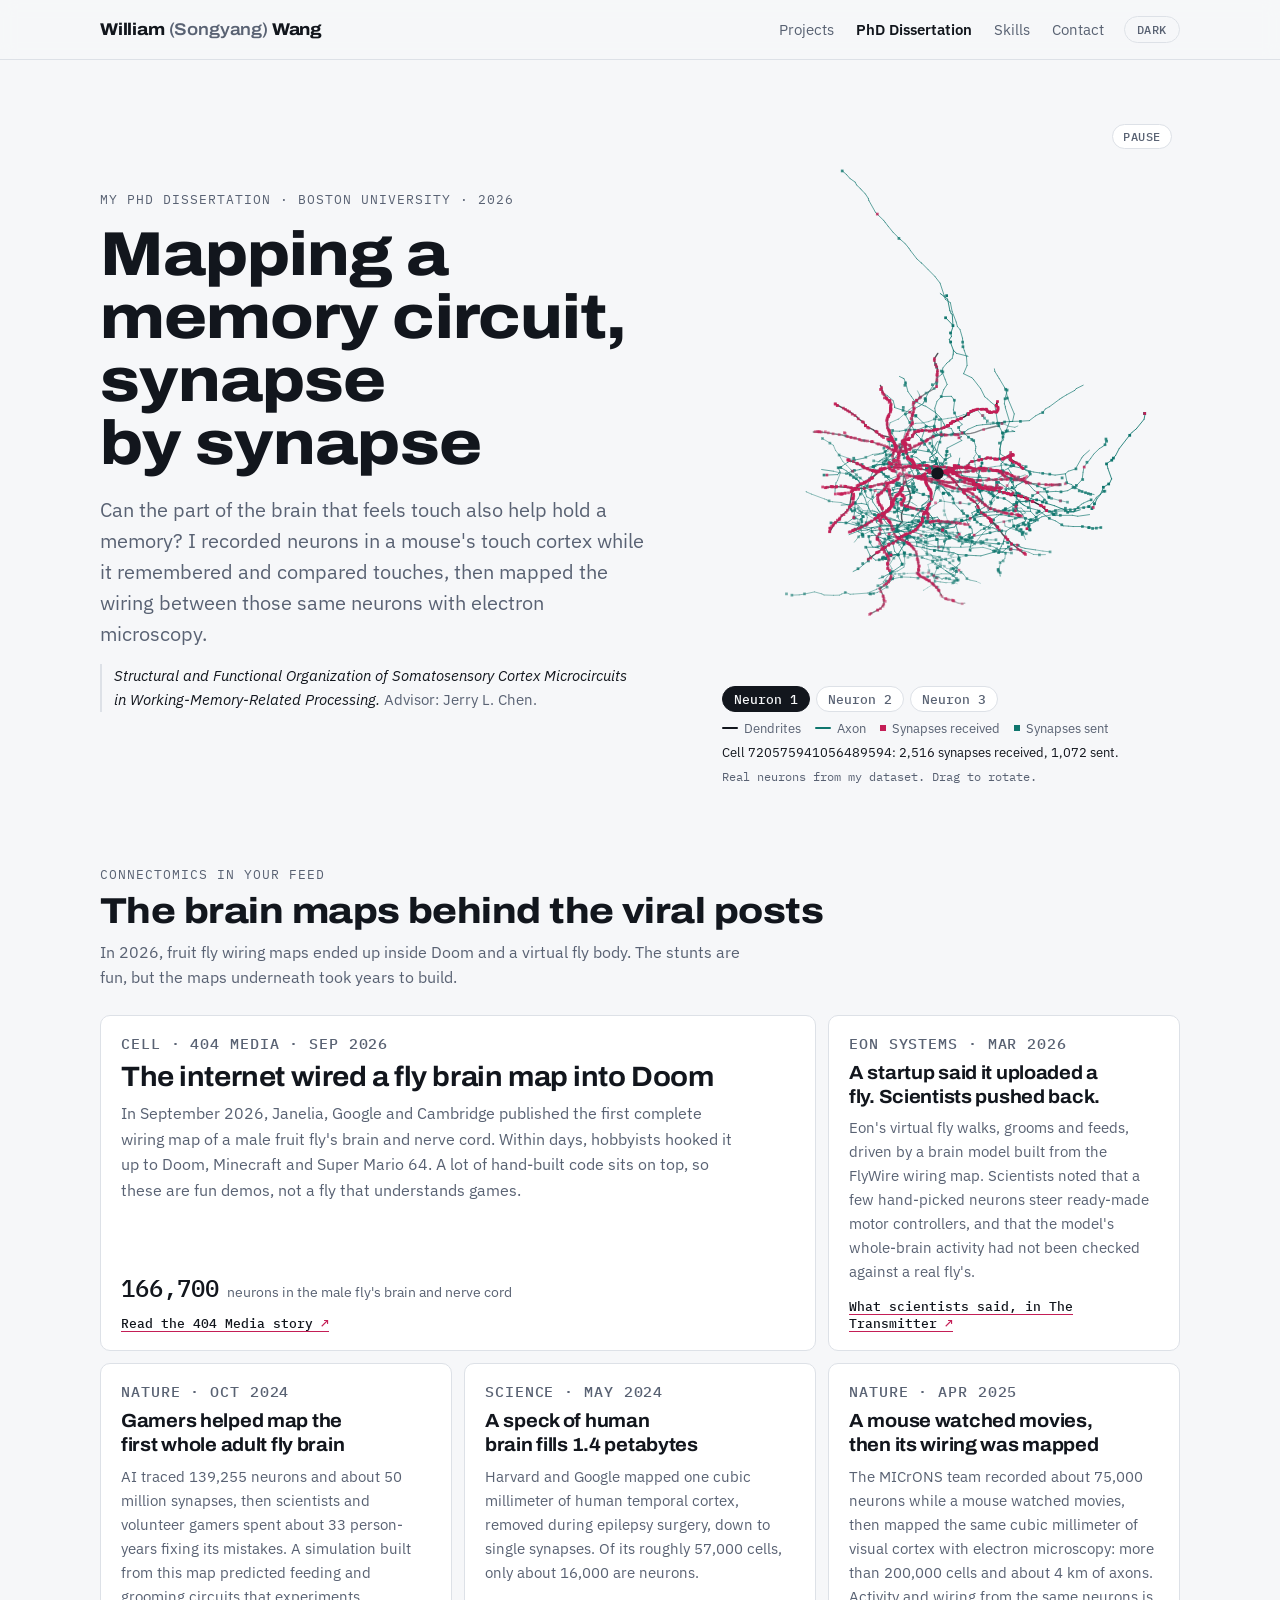
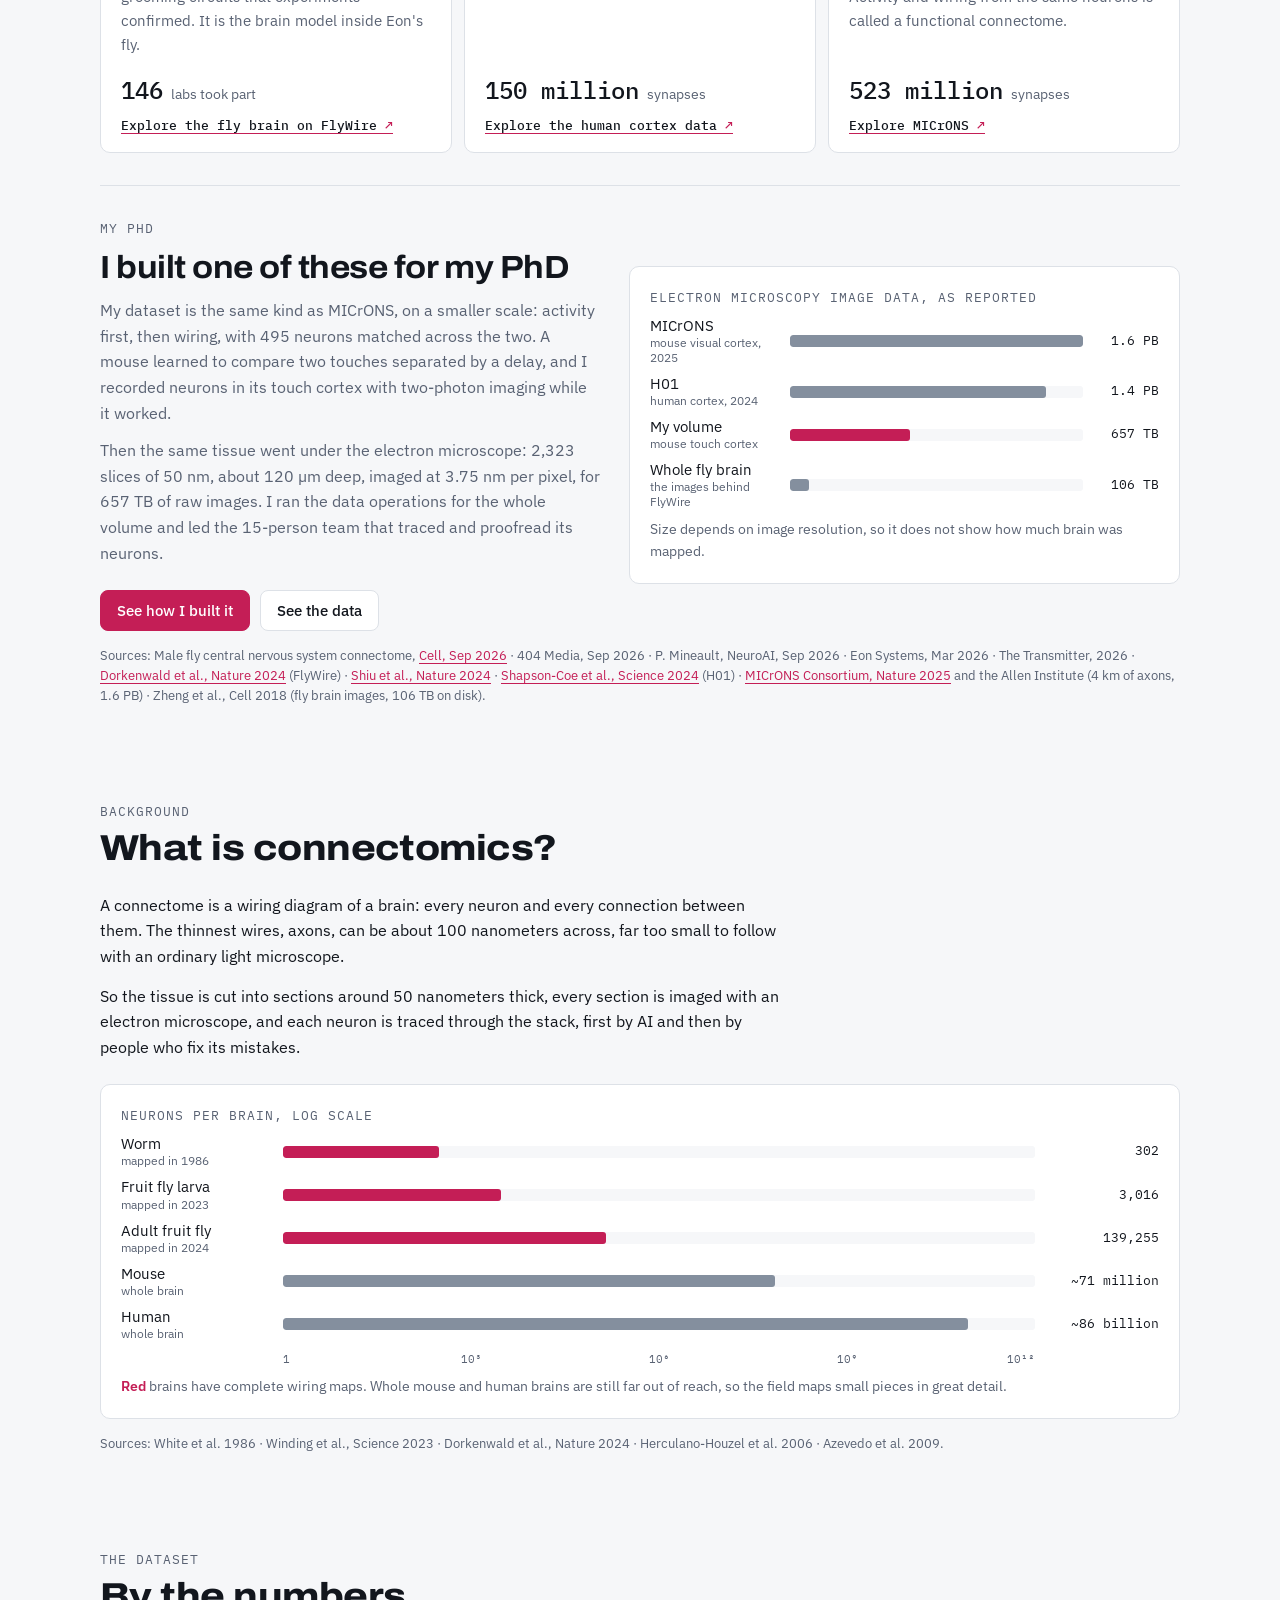
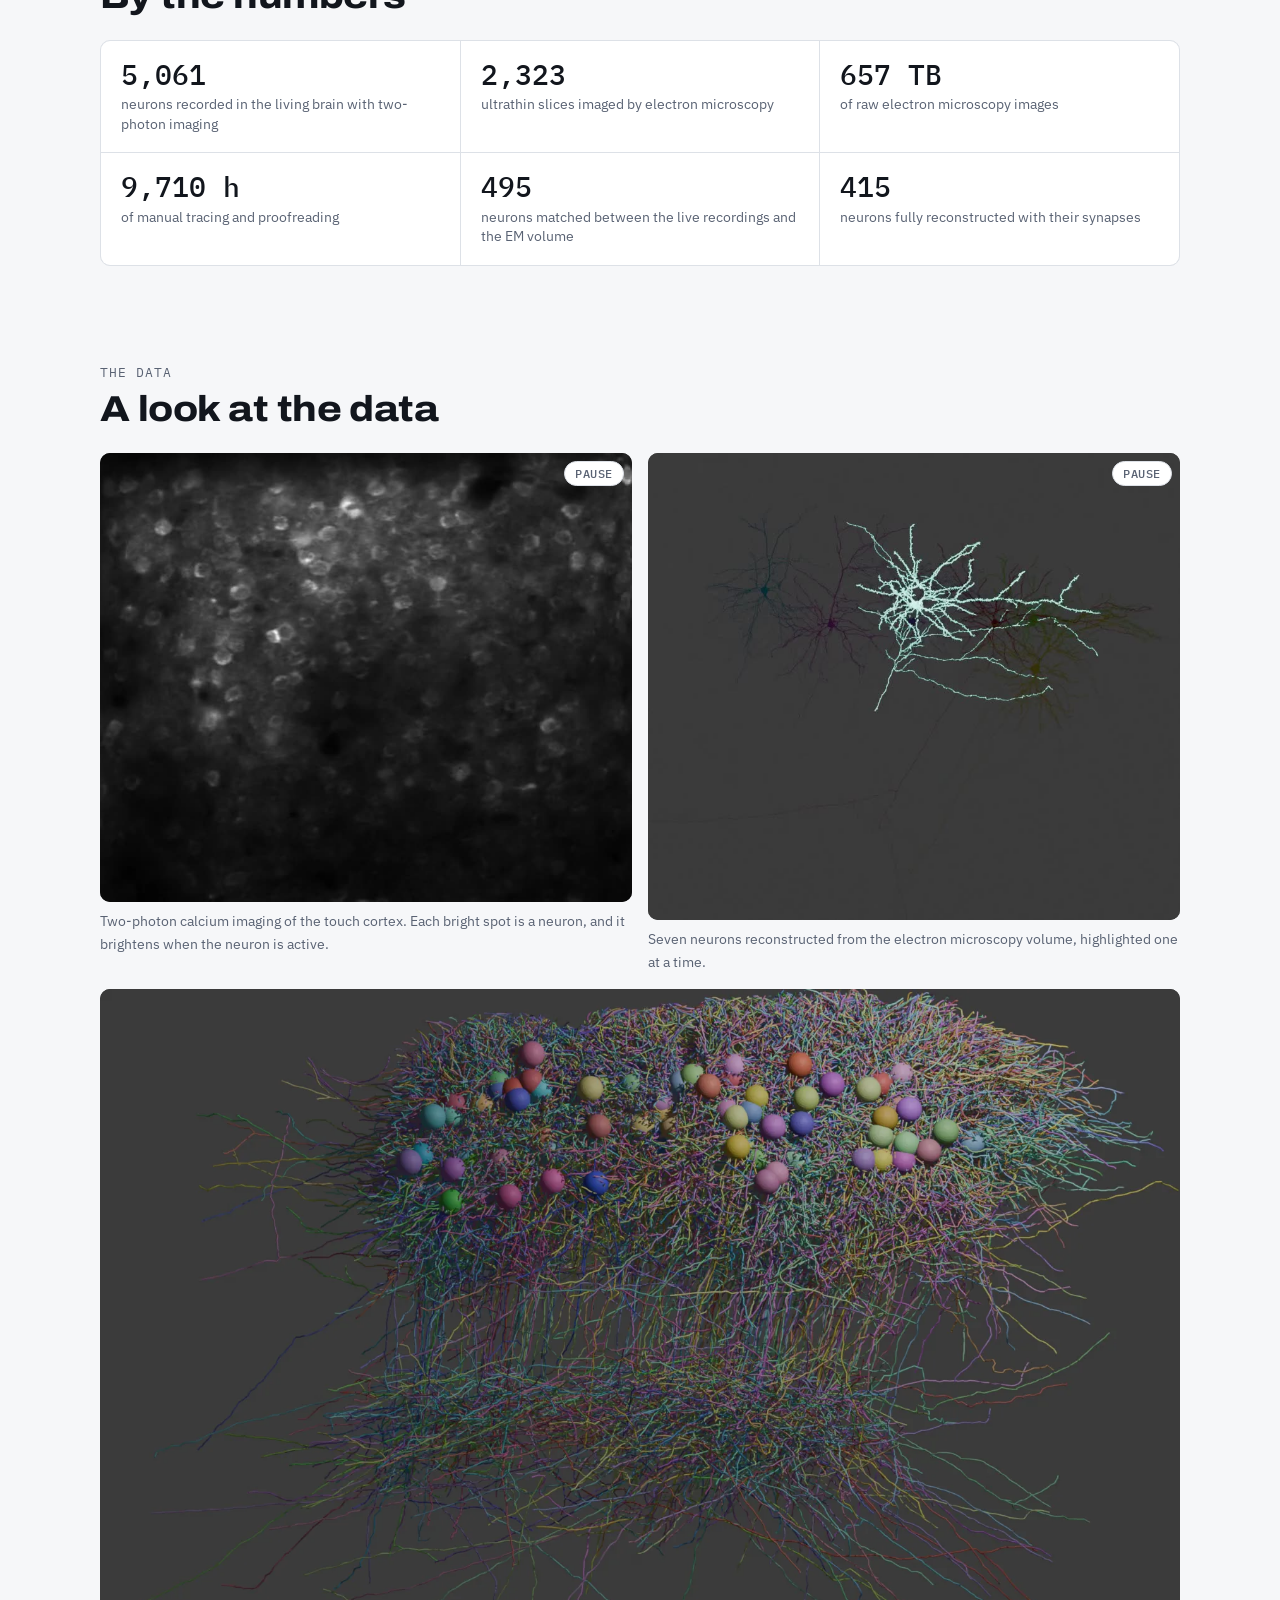
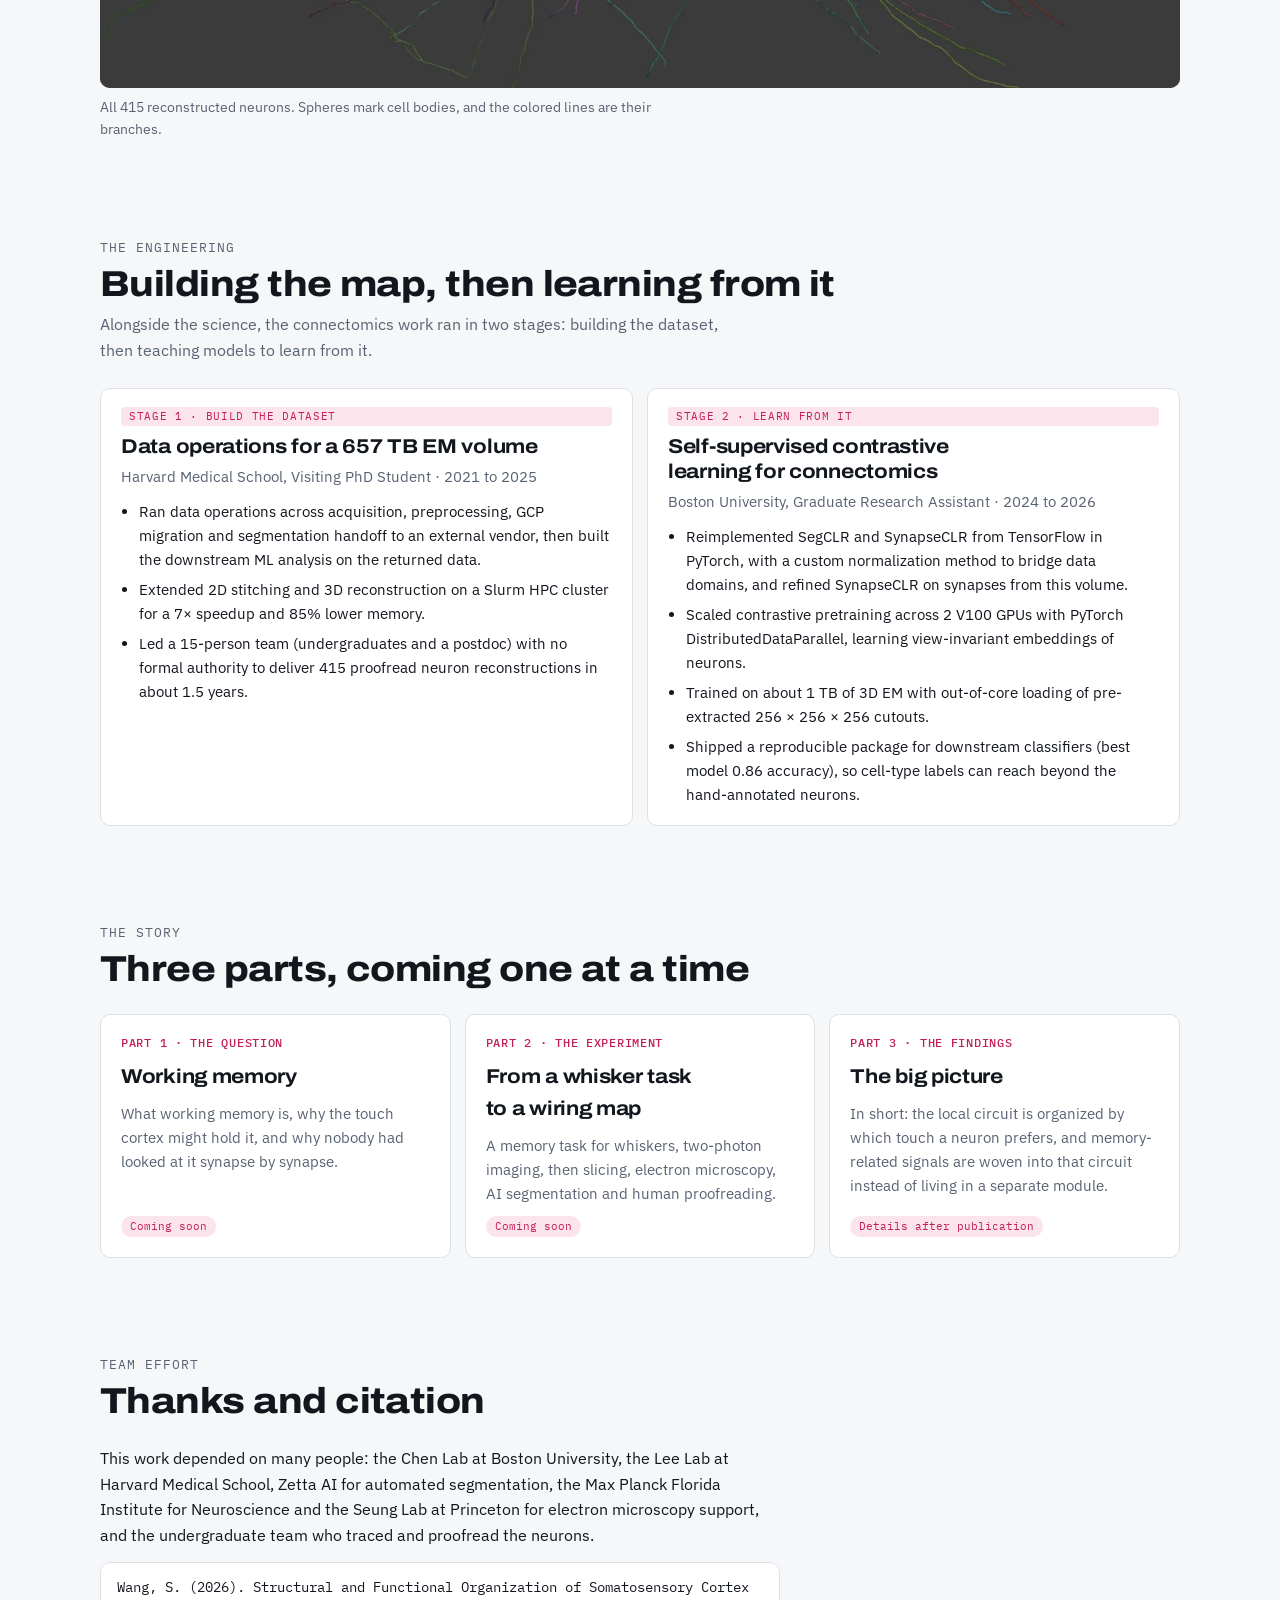
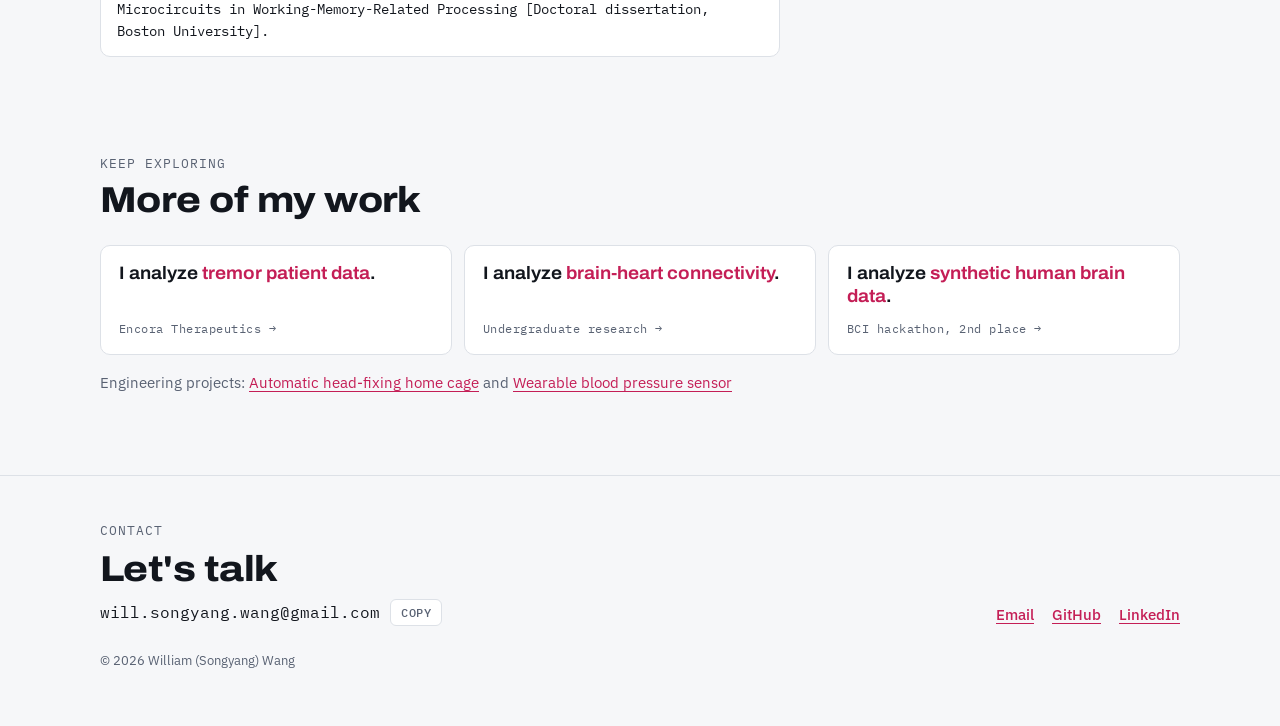
==== dissertation/index.html @ 13e2854b "Say how many neurons were matched in the dissertation bridge Co-Authored-By: Claude Opus 5.5 <norepl" ====
<!DOCTYPE html>
<html lang="en">
<head>
  <meta charset="utf-8">
  <meta name="viewport" content="width=device-width, initial-scale=1, viewport-fit=cover">
  <script async src="https://www.googletagmanager.com/gtag/js?id=G-CWNQJVRGQM"></script>
  <script>window.dataLayer = window.dataLayer || []; function gtag() { dataLayer.push(arguments); } gtag("js", new Date()); gtag("config", "G-CWNQJVRGQM");</script>
  <title>My PhD Dissertation | William (Songyang) Wang</title>
  <meta name="description" content="Mapping a memory circuit, synapse by synapse: two-photon imaging and electron microscopy connectomics of the mouse somatosensory cortex. Ph.D. dissertation, Boston University, 2026.">
  <link rel="canonical" href="https://songyang-w.github.io/dissertation/">
  <link rel="icon" href="../assets/favicon.svg" type="image/svg+xml">
  <meta name="theme-color" content="#f6f7f9" media="(prefers-color-scheme: light)">
  <meta name="theme-color" content="#0c0f14" media="(prefers-color-scheme: dark)">
  <meta property="og:type" content="article">
  <meta property="og:site_name" content="William (Songyang) Wang">
  <meta property="og:title" content="Mapping a memory circuit, synapse by synapse">
  <meta property="og:description" content="My PhD dissertation: recording neurons in a behaving mouse, then mapping the wiring between those same neurons with electron microscopy.">
  <meta property="og:url" content="https://songyang-w.github.io/dissertation/">
  <meta name="twitter:card" content="summary">
  <link rel="preconnect" href="https://fonts.googleapis.com">
  <link rel="preconnect" href="https://fonts.gstatic.com" crossorigin>
  <link rel="stylesheet" href="https://fonts.googleapis.com/css2?family=Archivo:wdth,wght@100..125,500..800&family=IBM+Plex+Mono:wght@400;500&family=IBM+Plex+Sans:ital,wght@0,400;0,500;0,600;1,400&display=swap">
  <link rel="stylesheet" href="../assets/css/site.css">
  <script>try { var t = localStorage.getItem("theme"); if (t) document.documentElement.setAttribute("data-theme", t); } catch (e) {}</script>
</head>
<body>
  <a class="skip" href="#main">Skip to content</a>

  <header class="site-head">
    <div class="inner">
      <a class="logo" href="../">William <span class="alt">(Songyang)</span> Wang</a>
      <nav class="nav" aria-label="Main">
        <a href="../#timeline-section" class="optional">Projects</a>
        <a href="./" aria-current="page"><span class="long">PhD </span>Dissertation</a>
        <a href="../#skills" class="optional">Skills</a>
        <a href="#contact" class="optional-xs">Contact</a>
        <button type="button" class="theme-btn" id="theme-toggle">Dark</button>
      </nav>
    </div>
  </header>

  <main id="main">
    <section class="hero inner" aria-labelledby="page-title">
      <div class="hero-text">
        <p class="eyebrow">My PhD dissertation · Boston University · 2026</p>
        <h1 id="page-title">Mapping a memory circuit, synapse by synapse</h1>
        <p class="pitch">Can the part of the brain that feels touch also help hold a memory? I recorded neurons in a mouse's touch cortex while it remembered and compared touches, then mapped the wiring between those same neurons with electron microscopy.</p>
        <p class="official"><em>Structural and Functional Organization of Somatosensory Cortex Microcircuits in Working-Memory-Related Processing.</em> Advisor: Jerry L. Chen.</p>
      </div>
      <figure class="hero-visual">
        <canvas id="neuron" role="img" aria-label="A neuron reconstructed from my electron microscopy data, with the synapses it receives in red and the synapses it sends in teal"></canvas>
        <button type="button" class="motion-btn" id="neuron-toggle">Pause</button>
        <figcaption>
          <span class="neuron-picker" id="neuron-picker" role="group" aria-label="Choose a neuron"></span>
          <span class="legend">
            <span><span class="sw sw-dend"></span>Dendrites</span>
            <span><span class="sw sw-axon"></span>Axon</span>
            <span><span class="dot dot-in"></span>Synapses received</span>
            <span><span class="dot dot-out"></span>Synapses sent</span>
          </span>
          <span class="neuron-stats" id="neuron-stats" aria-live="polite"></span>
          <span class="neuron-note">Real neurons from my dataset. Drag to rotate.</span>
        </figcaption>
      </figure>
    </section>

    <section class="band inner" id="in-the-news" aria-labelledby="news-title">
      <div class="section-head">
        <p class="eyebrow">Connectomics in your feed</p>
        <h2 id="news-title">The brain maps behind the viral posts</h2>
        <p>In 2026, fruit fly wiring maps ended up inside Doom and a virtual fly body. The stunts are fun, but the maps underneath took years to build.</p>
      </div>
      <div class="news">
        <article class="news-card lead">
          <p class="news-kicker">Cell · 404 Media · Sep 2026</p>
          <h3>The internet wired a fly brain map into Doom</h3>
          <p>In September 2026, Janelia, Google and Cambridge published the first complete wiring map of a male fruit fly's brain and nerve cord. Within days, hobbyists hooked it up to Doom, Minecraft and Super Mario 64. A lot of hand-built code sits on top, so these are fun demos, not a fly that understands games.</p>
          <div class="news-foot">
            <p class="news-stat"><b>166,700</b><span>neurons in the male fly's brain and nerve cord</span></p>
            <a class="news-link" href="https://www.404media.co/a-digital-fly-brain-has-taken-over-the-internet/" target="_blank" rel="noopener">Read the 404 Media story</a>
          </div>
        </article>
        <article class="news-card">
          <p class="news-kicker">Eon Systems · Mar 2026</p>
          <h3>A startup said it uploaded a fly. Scientists pushed back.</h3>
          <p>Eon's virtual fly walks, grooms and feeds, driven by a brain model built from the FlyWire wiring map. Scientists noted that a few hand-picked neurons steer ready-made motor controllers, and that the model's whole-brain activity had not been checked against a real fly's.</p>
          <div class="news-foot">
            <a class="news-link" href="https://www.thetransmitter.org/systems-neuroscience/digital-sphinx-raises-questions-about-connectome-models/" target="_blank" rel="noopener">What scientists said, in The Transmitter</a>
          </div>
        </article>
        <article class="news-card">
          <p class="news-kicker">Nature · Oct 2024</p>
          <h3>Gamers helped map the first whole adult fly brain</h3>
          <p>AI traced 139,255 neurons and about 50 million synapses, then scientists and volunteer gamers spent about 33 person-years fixing its mistakes. A simulation built from this map predicted feeding and grooming circuits that experiments confirmed. It is the brain model inside Eon's fly.</p>
          <div class="news-foot">
            <p class="news-stat"><b>146</b><span>labs took part</span></p>
            <a class="news-link" href="https://flywire.ai/" target="_blank" rel="noopener">Explore the fly brain on FlyWire</a>
          </div>
        </article>
        <article class="news-card">
          <p class="news-kicker">Science · May 2024</p>
          <h3>A speck of human brain fills 1.4 petabytes</h3>
          <p>Harvard and Google mapped one cubic millimeter of human temporal cortex, removed during epilepsy surgery, down to single synapses. Of its roughly 57,000 cells, only about 16,000 are neurons.</p>
          <div class="news-foot">
            <p class="news-stat"><b>150 million</b><span>synapses</span></p>
            <a class="news-link" href="https://h01-release.storage.googleapis.com/landing.html" target="_blank" rel="noopener">Explore the human cortex data</a>
          </div>
        </article>
        <article class="news-card">
          <p class="news-kicker">Nature · Apr 2025</p>
          <h3>A mouse watched movies, then its wiring was mapped</h3>
          <p>The MICrONS team recorded about 75,000 neurons while a mouse watched movies, then mapped the same cubic millimeter of visual cortex with electron microscopy: more than 200,000 cells and about 4 km of axons. Activity and wiring from the same neurons is called a functional connectome.</p>
          <div class="news-foot">
            <p class="news-stat"><b>523 million</b><span>synapses</span></p>
            <a class="news-link" href="https://www.microns-explorer.org/" target="_blank" rel="noopener">Explore MICrONS</a>
          </div>
        </article>
      </div>

      <div class="bridge">
        <div class="bridge-text">
          <p class="eyebrow">My PhD</p>
          <h3>I built one of these for my PhD</h3>
          <p>My dataset is the same kind as MICrONS, on a smaller scale: activity first, then wiring, with 495 neurons matched across the two. A mouse learned to compare two touches separated by a delay, and I recorded neurons in its touch cortex with two-photon imaging while it worked.</p>
          <p>Then the same tissue went under the electron microscope: 2,323 slices of 50 nm, about 120 µm deep, imaged at 3.75 nm per pixel, for 657 TB of raw images. I ran the data operations for the whole volume and led the 15-person team that traced and proofread its neurons.</p>
          <div class="actions">
            <a class="btn primary" href="#engineering">See how I built it</a>
            <a class="btn" href="#data">See the data</a>
          </div>
        </div>
        <figure class="ladder sizes" aria-labelledby="sizes-title">
          <p class="eyebrow" id="sizes-title">Electron microscopy image data, as reported</p>
          <div class="rung"><div class="lab">MICrONS<small>mouse visual cortex, 2025</small></div><div class="track"><div class="fill" style="width:100%"></div></div><div class="val">1.6 PB</div></div>
          <div class="rung"><div class="lab">H01<small>human cortex, 2024</small></div><div class="track"><div class="fill" style="width:87.5%"></div></div><div class="val">1.4 PB</div></div>
          <div class="rung mapped"><div class="lab">My volume<small>mouse touch cortex</small></div><div class="track"><div class="fill" style="width:41.1%"></div></div><div class="val">657 TB</div></div>
          <div class="rung"><div class="lab">Whole fly brain<small>the images behind FlyWire</small></div><div class="track"><div class="fill" style="width:6.6%"></div></div><div class="val">106 TB</div></div>
          <p class="ladder-note">Size depends on image resolution, so it does not show how much brain was mapped.</p>
        </figure>
      </div>
      <p class="sources">Sources: Male fly central nervous system connectome, <a href="https://doi.org/10.1016/j.cell.2026.08.015" target="_blank" rel="noopener">Cell, Sep 2026</a> · 404 Media, Sep 2026 · P. Mineault, NeuroAI, Sep 2026 · Eon Systems, Mar 2026 · The Transmitter, 2026 · <a href="https://www.nature.com/articles/s41586-024-07558-y" target="_blank" rel="noopener">Dorkenwald et al., Nature 2024</a> (FlyWire) · <a href="https://www.nature.com/articles/s41586-024-07763-9" target="_blank" rel="noopener">Shiu et al., Nature 2024</a> · <a href="https://www.science.org/doi/10.1126/science.adk4858" target="_blank" rel="noopener">Shapson-Coe et al., Science 2024</a> (H01) · <a href="https://www.nature.com/articles/s41586-025-08790-w" target="_blank" rel="noopener">MICrONS Consortium, Nature 2025</a> and the Allen Institute (4 km of axons, 1.6 PB) · Zheng et al., Cell 2018 (fly brain images, 106 TB on disk).</p>
    </section>

    <section class="band inner" id="connectomics" aria-labelledby="connectomics-title">
      <div class="section-head">
        <p class="eyebrow">Background</p>
        <h2 id="connectomics-title">What is connectomics?</h2>
      </div>
      <div class="prose">
        <p>A connectome is a wiring diagram of a brain: every neuron and every connection between them. The thinnest wires, axons, can be about 100 nanometers across, far too small to follow with an ordinary light microscope.</p>
        <p>So the tissue is cut into sections around 50 nanometers thick, every section is imaged with an electron microscope, and each neuron is traced through the stack, first by AI and then by people who fix its mistakes.</p>
      </div>

      <figure class="ladder" aria-labelledby="ladder-title">
        <p class="eyebrow" id="ladder-title">Neurons per brain, log scale</p>
        <div class="rung mapped"><div class="lab">Worm<small>mapped in 1986</small></div><div class="track"><div class="fill" style="width:20.7%"></div></div><div class="val">302</div></div>
        <div class="rung mapped"><div class="lab">Fruit fly larva<small>mapped in 2023</small></div><div class="track"><div class="fill" style="width:29%"></div></div><div class="val">3,016</div></div>
        <div class="rung mapped"><div class="lab">Adult fruit fly<small>mapped in 2024</small></div><div class="track"><div class="fill" style="width:42.9%"></div></div><div class="val">139,255</div></div>
        <div class="rung"><div class="lab">Mouse<small>whole brain</small></div><div class="track"><div class="fill" style="width:65.4%"></div></div><div class="val">~71 million</div></div>
        <div class="rung"><div class="lab">Human<small>whole brain</small></div><div class="track"><div class="fill" style="width:91.1%"></div></div><div class="val">~86 billion</div></div>
        <div class="axis" aria-hidden="true"><span></span><div class="ticks"><span style="left:0">1</span><span class="minor" style="left:25%">10³</span><span style="left:50%">10⁶</span><span class="minor" style="left:75%">10⁹</span><span style="left:100%">10¹²</span></div><span></span></div>
        <p class="ladder-note"><b>Red</b> brains have complete wiring maps. Whole mouse and human brains are still far out of reach, so the field maps small pieces in great detail.</p>
      </figure>

      <p class="sources">Sources: White et al. 1986 · Winding et al., Science 2023 · Dorkenwald et al., Nature 2024 · Herculano-Houzel et al. 2006 · Azevedo et al. 2009.</p>
    </section>

    <section class="band inner" id="numbers" aria-labelledby="numbers-title">
      <div class="section-head">
        <p class="eyebrow">The dataset</p>
        <h2 id="numbers-title">By the numbers</h2>
      </div>
      <div class="nums">
        <div><b>5,061</b><span>neurons recorded in the living brain with two-photon imaging</span></div>
        <div><b>2,323</b><span>ultrathin slices imaged by electron microscopy</span></div>
        <div><b>657 TB</b><span>of raw electron microscopy images</span></div>
        <div><b>9,710 h</b><span>of manual tracing and proofreading</span></div>
        <div><b>495</b><span>neurons matched between the live recordings and the EM volume</span></div>
        <div><b>415</b><span>neurons fully reconstructed with their synapses</span></div>
      </div>
    </section>

    <section class="band inner" id="data" aria-labelledby="data-title">
      <div class="section-head">
        <p class="eyebrow">The data</p>
        <h2 id="data-title">A look at the data</h2>
      </div>
      <div class="media-grid">
        <figure class="media">
          <div class="media-frame">
            <video data-loop muted loop playsinline preload="metadata" poster="../assets/media/two-photon-poster.jpg" aria-label="Two-photon calcium imaging movie of neurons in the touch cortex">
              <source src="../assets/media/two-photon.mp4" type="video/mp4">
            </video>
            <button type="button" class="motion-btn">Pause</button>
          </div>
          <figcaption>Two-photon calcium imaging of the touch cortex. Each bright spot is a neuron, and it brightens when the neuron is active.</figcaption>
        </figure>
        <figure class="media">
          <div class="media-frame">
            <video data-loop muted loop playsinline preload="metadata" poster="../assets/media/seven-neurons-poster.jpg" aria-label="Seven reconstructed neurons, highlighted one at a time">
              <source src="../assets/media/seven-neurons.mp4" type="video/mp4">
            </video>
            <button type="button" class="motion-btn">Pause</button>
          </div>
          <figcaption>Seven neurons reconstructed from the electron microscopy volume, highlighted one at a time.</figcaption>
        </figure>
        <figure class="media wide">
          <div class="media-frame">
            <picture>
              <source type="image/webp" srcset="../assets/media/415-neurons-800.webp 800w, ../assets/media/415-neurons-1530.webp 1530w" sizes="(max-width: 1160px) 100vw, 1080px">
              <img src="../assets/media/415-neurons-1530.jpg" srcset="../assets/media/415-neurons-800.jpg 800w, ../assets/media/415-neurons-1530.jpg 1530w" sizes="(max-width: 1160px) 100vw, 1080px" width="1530" height="990" loading="lazy" alt="Render of all 415 reconstructed neurons: colored spheres for cell bodies above a dense tangle of colored branches">
            </picture>
          </div>
          <figcaption>All 415 reconstructed neurons. Spheres mark cell bodies, and the colored lines are their branches.</figcaption>
        </figure>
      </div>
    </section>

    <section class="band inner" id="engineering" aria-labelledby="engineering-title">
      <div class="section-head">
        <p class="eyebrow">The engineering</p>
        <h2 id="engineering-title">Building the map, then learning from it</h2>
        <p>Alongside the science, the connectomics work ran in two stages: building the dataset, then teaching models to learn from it.</p>
      </div>
      <div class="stage-cards">
        <article id="stage-1">
          <span class="tl-stage">Stage 1 · Build the dataset</span>
          <h3>Data operations for a 657 TB EM volume</h3>
          <p class="tl-org">Harvard Medical School, Visiting PhD Student · 2021 to 2025</p>
          <ul>
            <li>Ran data operations across acquisition, preprocessing, GCP migration and segmentation handoff to an external vendor, then built the downstream ML analysis on the returned data.</li>
            <li>Extended 2D stitching and 3D reconstruction on a Slurm HPC cluster for a 7× speedup and 85% lower memory.</li>
            <li>Led a 15-person team (undergraduates and a postdoc) with no formal authority to deliver 415 proofread neuron reconstructions in about 1.5 years.</li>
          </ul>
        </article>
        <article id="stage-2">
          <span class="tl-stage">Stage 2 · Learn from it</span>
          <h3>Self-supervised contrastive learning for connectomics</h3>
          <p class="tl-org">Boston University, Graduate Research Assistant · 2024 to 2026</p>
          <ul>
            <li>Reimplemented SegCLR and SynapseCLR from TensorFlow in PyTorch, with a custom normalization method to bridge data domains, and refined SynapseCLR on synapses from this volume.</li>
            <li>Scaled contrastive pretraining across 2 V100 GPUs with PyTorch DistributedDataParallel, learning view-invariant embeddings of neurons.</li>
            <li>Trained on about 1 TB of 3D EM with out-of-core loading of pre-extracted 256 × 256 × 256 cutouts.</li>
            <li>Shipped a reproducible package for downstream classifiers (best model 0.86 accuracy), so cell-type labels can reach beyond the hand-annotated neurons.</li>
          </ul>
        </article>
      </div>
    </section>

    <section class="band inner" id="parts" aria-labelledby="parts-title">
      <div class="section-head">
        <p class="eyebrow">The story</p>
        <h2 id="parts-title">Three parts, coming one at a time</h2>
      </div>
      <div class="parts">
        <article>
          <span class="step">Part 1 · The question</span>
          <h3>Working memory</h3>
          <p>What working memory is, why the touch cortex might hold it, and why nobody had looked at it synapse by synapse.</p>
          <span class="soon">Coming soon</span>
        </article>
        <article>
          <span class="step">Part 2 · The experiment</span>
          <h3>From a whisker task to a wiring map</h3>
          <p>A memory task for whiskers, two-photon imaging, then slicing, electron microscopy, AI segmentation and human proofreading.</p>
          <span class="soon">Coming soon</span>
        </article>
        <article>
          <span class="step">Part 3 · The findings</span>
          <h3>The big picture</h3>
          <p>In short: the local circuit is organized by which touch a neuron prefers, and memory-related signals are woven into that circuit instead of living in a separate module.</p>
          <span class="soon">Details after publication</span>
        </article>
      </div>
    </section>

    <section class="band inner" id="credits" aria-labelledby="credits-title">
      <div class="section-head">
        <p class="eyebrow">Team effort</p>
        <h2 id="credits-title">Thanks and citation</h2>
      </div>
      <div class="prose">
        <p>This work depended on many people: the Chen Lab at Boston University, the Lee Lab at Harvard Medical School, Zetta AI for automated segmentation, the Max Planck Florida Institute for Neuroscience and the Seung Lab at Princeton for electron microscopy support, and the undergraduate team who traced and proofread the neurons.</p>
        <p class="cite">Wang, S. (2026). Structural and Functional Organization of Somatosensory Cortex Microcircuits in Working-Memory-Related Processing [Doctoral dissertation, Boston University].</p>
      </div>
    </section>
    <section class="band inner" aria-labelledby="more-title">
      <div class="section-head">
        <p class="eyebrow">Keep exploring</p>
        <h2 id="more-title">More of my work</h2>
      </div>
      <ul class="more-work">
          <li><a href="../projects/tremor/"><span class="an-line">I analyze <em>tremor patient data</em>.</span><span class="an-where">Encora Therapeutics</span></a></li>
          <li><a href="../projects/brain-heart/"><span class="an-line">I analyze <em>brain-heart connectivity</em>.</span><span class="an-where">Undergraduate research</span></a></li>
          <li><a href="../projects/bci-compass/"><span class="an-line">I analyze <em>synthetic human brain data</em>.</span><span class="an-where">BCI hackathon, 2nd place</span></a></li>
      </ul>
      <p class="more-also">Engineering projects: <a href="../projects/homecage/">Automatic head-fixing home cage</a> and <a href="../projects/bp-sensor/">Wearable blood pressure sensor</a></p>
    </section>
  </main>

  <footer class="site-foot" id="contact">
    <div class="inner">
      <div class="contact">
        <p class="eyebrow">Contact</p>
        <h2>Let's talk</h2>
        <div class="email-row">
          <span class="email" id="email-address">will.songyang.wang@gmail.com</span>
          <button type="button" class="copy-btn" data-copy="email-address">Copy</button>
          <span class="sr-only" role="status" id="copy-status"></span>
        </div>
      </div>
      <div class="foot-links">
        <a href="mailto:will.songyang.wang@gmail.com">Email</a>
        <a href="https://github.com/Songyang-W" target="_blank" rel="noopener">GitHub</a>
        <a href="https://www.linkedin.com/in/williamsywang" target="_blank" rel="noopener">LinkedIn</a>
      </div>
      <p class="fine">© 2026 William (Songyang) Wang</p>
    </div>
  </footer>

  <script src="../assets/js/site.js"></script>
  <script src="../assets/data/neurons.js"></script>
  <script src="../assets/js/neuron.js"></script>
</body>
</html>
---- assets/css/site.css ----
/* Layout: left-aligned hero (portrait and four "I analyze" links on the home page, a live neuron on the
   dissertation page), a single-column project timeline on a year rail, project pages, skills and contact. One accent: the red of the RCaMP calcium indicator used in the dissertation. Light by default. */
:root {
  --bg: #f6f7f9;
  --surface: #ffffff;
  --surface-2: #eef1f4;
  --ink: #12161d;
  --muted: #596273;
  --line: #dde1e7;
  --accent: #c41e56;
  --on-accent: #ffffff;
  --accent-soft: #fbe4ec;
  --accent-2: #0f766e;
  --bar: #848f9e;
  --f-display: "Archivo", "Helvetica Neue", Arial, sans-serif;
  --f-body: "IBM Plex Sans", "Segoe UI", Roboto, Arial, sans-serif;
  --f-mono: "IBM Plex Mono", ui-monospace, Menlo, Consolas, monospace;
  --maxw: 1120px;
  --radius: 10px;
}
@media (prefers-color-scheme: dark) {
  :root:not([data-theme="light"]) {
    --bg: #0c0f14; --surface: #141921; --surface-2: #1b212a; --ink: #e6e9ee; --muted: #9aa3b0;
    --line: #262d37; --accent: #ff5a8c; --on-accent: #16070d; --accent-soft: #3a1424; --accent-2: #2dd4bf; --bar: #5d6878;
    color-scheme: dark;
  }
}
:root[data-theme="dark"] {
  --bg: #0c0f14; --surface: #141921; --surface-2: #1b212a; --ink: #e6e9ee; --muted: #9aa3b0;
  --line: #262d37; --accent: #ff5a8c; --on-accent: #16070d; --accent-soft: #3a1424; --accent-2: #2dd4bf; --bar: #5d6878;
  color-scheme: dark;
}

*, *::before, *::after { box-sizing: border-box; }
html { scroll-behavior: smooth; }
@media (prefers-reduced-motion: reduce) { html { scroll-behavior: auto; } }
body {
  margin: 0; background: var(--bg); color: var(--ink);
  font-family: var(--f-body); font-size: 16px; line-height: 1.6;
  -webkit-font-smoothing: antialiased;
}
body::before {
  content: ""; position: fixed; inset: 0 0 auto; height: env(safe-area-inset-top, 0px);
  background: var(--bg); z-index: 11;
}
img { max-width: 100%; }
a { color: var(--accent); text-underline-offset: 3px; }
:focus-visible { outline: 2px solid var(--accent); outline-offset: 3px; border-radius: 4px; }
[hidden] { display: none !important; }

.inner {
  max-width: var(--maxw); margin: 0 auto;
  padding-left: max(20px, env(safe-area-inset-left, 0px));
  padding-right: max(20px, env(safe-area-inset-right, 0px));
}
.skip { position: absolute; left: -9999px; top: 0; }
.skip:focus { left: 16px; top: 16px; z-index: 30; background: var(--surface); padding: 8px 12px; border-radius: 6px; }
.sr-only { position: absolute; width: 1px; height: 1px; padding: 0; margin: -1px; overflow: hidden; clip: rect(0 0 0 0); white-space: nowrap; border: 0; }

/* type */
.eyebrow {
  font-family: var(--f-mono); font-size: 12.5px; letter-spacing: 0.08em;
  text-transform: uppercase; color: var(--muted); margin: 0;
}
h1, h2, h3, h4 { font-family: var(--f-display); font-stretch: 112%; letter-spacing: -0.015em; text-wrap: balance; margin: 0; }
h1 { font-size: clamp(38px, 6.2vw, 62px); line-height: 1.02; font-weight: 800; }
h1 .paren { color: var(--muted); font-weight: 650; }
h2 { font-size: clamp(26px, 3.6vw, 36px); font-weight: 780; line-height: 1.1; }
p { margin: 0; }

/* header */
.site-head {
  position: sticky; top: env(safe-area-inset-top, 0px); z-index: 10;
  background: var(--bg);
  background: color-mix(in srgb, var(--bg) 88%, transparent);
  -webkit-backdrop-filter: blur(8px); backdrop-filter: blur(8px);
  border-bottom: 1px solid var(--line);
}
.site-head .inner { display: flex; align-items: center; justify-content: space-between; gap: 16px; padding-block: 12px; }
.logo {
  font-family: var(--f-display); font-weight: 760; font-stretch: 110%; font-size: 17px;
  color: var(--ink); text-decoration: none; letter-spacing: -0.01em; white-space: nowrap;
}
.logo .alt { color: var(--muted); font-weight: 600; }
.nav { display: flex; align-items: center; gap: 2px; }
.nav a { color: var(--muted); text-decoration: none; font-size: 14.5px; padding: 6px 10px; border-radius: 6px; white-space: nowrap; }
.nav a:hover { color: var(--ink); background: var(--surface-2); }
.nav a[aria-current="page"] { color: var(--ink); font-weight: 600; }
.theme-btn {
  font: 500 12px var(--f-mono); letter-spacing: 0.05em; text-transform: uppercase;
  color: var(--muted); background: transparent; border: 1px solid var(--line);
  border-radius: 999px; padding: 5px 12px; margin-left: 8px; cursor: pointer;
}
.theme-btn:hover { color: var(--ink); border-color: var(--muted); }
@media (max-width: 760px) {
  .nav a.optional, .logo .alt { display: none; }
}
@media (max-width: 480px) {
  .site-head .inner { gap: 8px; }
  .logo { font-size: 15px; }
  .nav a { padding: 6px 6px; }
  .nav .long { display: none; }
  .theme-btn { margin-left: 4px; padding: 5px 8px; }
}
@media (max-width: 400px) {
  .nav a.optional-xs { display: none; }
}

/* hero */
.hero {
  display: grid; grid-template-columns: minmax(0, 1.12fr) minmax(0, 0.88fr);
  gap: 40px; align-items: center; padding-block: 56px 32px;
}
.hero-text { display: flex; flex-direction: column; gap: 14px; min-width: 0; }
.pitch { font-size: clamp(17px, 2vw, 19.5px); color: var(--muted); max-width: 46ch; margin-top: 4px; }
.official { font-size: 15px; color: var(--muted); max-width: 60ch; border-left: 2px solid var(--line); padding-left: 12px; }
.official em { color: var(--ink); font-style: italic; }
.actions { display: flex; flex-wrap: wrap; gap: 10px; margin-top: 12px; align-items: center; }
.btn {
  display: inline-flex; align-items: center; gap: 8px; font: 500 15px var(--f-body);
  text-decoration: none; padding: 10px 16px; border-radius: 8px; cursor: pointer;
  border: 1px solid var(--line); color: var(--ink); background: var(--surface);
}
.btn:hover { border-color: var(--ink); }
.btn.primary { background: var(--accent); border-color: var(--accent); color: var(--on-accent); }
.btn.primary:hover { filter: brightness(1.06); }
.proof {
  display: grid; grid-template-columns: repeat(4, minmax(0, 1fr));
  margin-top: 26px; border-top: 1px solid var(--line);
}
.proof div { padding: 14px 14px 0 0; display: flex; flex-direction: column; gap: 2px; }
.proof .value { font-family: var(--f-mono); font-size: 26px; font-weight: 500; font-variant-numeric: tabular-nums; line-height: 1.2; white-space: nowrap; }
.proof .label { font-size: 13.5px; color: var(--muted); line-height: 1.35; }
@media (max-width: 560px), (min-width: 861px) and (max-width: 1000px) {
  .proof { grid-template-columns: repeat(2, minmax(0, 1fr)); row-gap: 6px; }
}

.portrait { margin: 0; justify-self: center; width: min(100%, 340px); }
.portrait img {
  display: block; width: 100%; height: auto; aspect-ratio: 1; object-fit: cover; border-radius: 22px;
  border: 1px solid var(--line); box-shadow: 0 18px 40px -24px rgb(18 22 29 / 0.45);
}

.hero-visual { margin: 0; min-width: 0; position: relative; }
.hero-visual canvas {
  display: block; width: 100%; aspect-ratio: 4 / 5; max-height: 560px;
  cursor: grab; touch-action: pan-y; border-radius: var(--radius);
}
.hero-visual canvas:active { cursor: grabbing; }
.hero-visual figcaption { font-family: var(--f-mono); font-size: 12px; color: var(--muted); margin-top: 6px; }
.hero-visual figcaption { display: flex; flex-direction: column; gap: 8px; margin-top: 10px; }
.neuron-picker { display: flex; flex-wrap: wrap; gap: 6px; }
.neuron-picker button { font: 500 12.5px var(--f-mono); padding: 4px 11px; border-radius: 999px; border: 1px solid var(--line); background: var(--surface); color: var(--muted); cursor: pointer; }
.neuron-picker button:hover { color: var(--ink); border-color: var(--muted); }
.neuron-picker button[aria-pressed="true"] { background: var(--ink); border-color: var(--ink); color: var(--bg); }
.legend { display: flex; flex-wrap: wrap; gap: 4px 14px; font: 400 12.5px var(--f-body); color: var(--muted); }
.legend > span { display: inline-flex; align-items: center; gap: 6px; }
.sw { display: inline-block; width: 16px; height: 2px; border-radius: 1px; }
.sw-dend { background: var(--ink); }
.sw-axon { background: var(--accent-2); }
.dot { display: inline-block; width: 6px; height: 6px; }
.dot-in { background: var(--accent); }
.dot-out { background: var(--accent-2); }
.neuron-stats { font: 400 13px var(--f-body); color: var(--ink); }
.neuron-note { font: 400 12px var(--f-mono); color: var(--muted); }
.motion-btn {
  position: absolute; top: 8px; right: 8px; font: 500 11.5px var(--f-mono); letter-spacing: 0.05em; text-transform: uppercase;
  color: var(--muted); background: var(--surface); border: 1px solid var(--line); border-radius: 999px; padding: 4px 10px; cursor: pointer;
}
.motion-btn:hover { color: var(--ink); border-color: var(--muted); }

@media (max-width: 860px) {
  .hero { grid-template-columns: minmax(0, 1fr); padding-block: 28px 16px; gap: 16px; }
  .portrait { order: -1; justify-self: start; width: 132px; }
  .portrait img { border-radius: 50%; }
  .hero-visual canvas { aspect-ratio: 16 / 11; max-height: 340px; }
}

/* sections */
.band { padding-block: 48px; }
section { scroll-margin-top: 72px; }
.section-head { display: flex; flex-direction: column; gap: 8px; margin-bottom: 24px; }
.section-head p:not(.eyebrow) { color: var(--muted); max-width: 64ch; }
.soon { font-family: var(--f-mono); font-size: 11px; padding: 2px 9px; border-radius: 999px; background: var(--accent-soft); color: var(--accent); white-space: nowrap; }

/* project timeline: year column, rail, cards */
.tl { list-style: none; margin: 8px 0 0; padding: 0; position: relative; }
.tl::before { content: ""; position: absolute; left: 154px; top: 18px; bottom: 18px; width: 2px; margin-left: -1px; background: var(--line); }
.tl-item { display: grid; grid-template-columns: 132px 28px minmax(0, 1fr); column-gap: 8px; }
.tl-when { font-family: var(--f-mono); font-size: 13px; color: var(--muted); text-align: right; padding-top: 18px; white-space: nowrap; font-variant-numeric: tabular-nums; }
.tl-rail { position: relative; }
.tl-node { position: absolute; z-index: 1; left: 50%; top: 22px; width: 12px; height: 12px; margin-left: -6px; border-radius: 50%; background: var(--bg); border: 2px solid var(--accent); }
.tl-item[data-cat="research"] .tl-node, .tl-item[data-cat="industry"] .tl-node { background: var(--accent); }
.tl-card { background: var(--surface); border: 1px solid var(--line); border-radius: var(--radius); padding: 16px 18px; margin-bottom: 14px; display: flex; flex-direction: column; gap: 6px; min-width: 0; }
.tl-top { display: flex; flex-wrap: wrap; align-items: baseline; gap: 4px 10px; }
.tl-cat { font-family: var(--f-mono); font-size: 11px; letter-spacing: 0.08em; text-transform: uppercase; color: var(--accent); }
.tl-title { font-size: 18.5px; font-weight: 700; font-stretch: 105%; line-height: 1.3; }
.tl-title a, .tl-group-body h3 a { color: inherit; text-decoration: none; }
.tl-title a:hover, .tl-group-body h3 a:hover { color: var(--accent); text-decoration: underline; }
.tl-org { color: var(--muted); font-size: 14.5px; }
.tl-sum { max-width: 68ch; }
.tags { display: flex; flex-wrap: wrap; gap: 6px; margin: 4px 0 0; padding: 0; list-style: none; }
.tags li { font-family: var(--f-mono); font-size: 11.5px; padding: 2px 8px; border-radius: 4px; background: var(--surface-2); color: var(--muted); }
.tl-actions { display: flex; flex-wrap: wrap; align-items: center; gap: 6px 18px; margin-top: 2px; }
.tl-more { font: 600 13.5px var(--f-body); color: var(--muted); background: none; border: 0; padding: 4px 0; cursor: pointer; }
.tl-more:hover { color: var(--ink); }
.tl-more::after { content: " +"; }
.tl-more[aria-expanded="true"]::after { content: " −"; }
.tl-page { font: 600 13.5px var(--f-body); color: var(--accent); text-decoration: none; }
.tl-page::after { content: " →"; }
.tl-page:hover { text-decoration: underline; }
.tl-details { border-top: 1px solid var(--line); margin-top: 4px; padding-top: 12px; }
.tl-details ul { margin: 0; padding-left: 18px; display: flex; flex-direction: column; gap: 6px; font-size: 15px; max-width: 72ch; }
.tl-draft { font-family: var(--f-mono); font-size: 12px; color: var(--muted); }

/* a project told in stages: heading row, accent rail through its stages, tinted stage cards */
.tl-group-head .tl-when { color: var(--accent); }
.tl-item .tl-node.is-group { width: 16px; height: 16px; margin-left: -8px; top: 20px; background: var(--bg); border: 3px solid var(--accent); }
.tl-group-head .tl-rail::before, .tl-item.in-group .tl-rail::before {
  content: ""; position: absolute; left: 50%; top: 0; bottom: 0; width: 3px; margin-left: -1.5px; background: var(--accent);
}
.tl-group-head .tl-rail::before { top: 28px; }
.tl-item.group-last .tl-rail::before { bottom: calc(100% - 28px); }
.tl-group-body { display: flex; flex-direction: column; gap: 6px; padding-block: 14px 18px; min-width: 0; }
.tl-group-body h3 { font-size: 23px; font-weight: 780; line-height: 1.2; }
.tl-group-body p { color: var(--muted); max-width: 64ch; }
.tl-group-body .tl-page { align-self: flex-start; }
.tl-item.in-group .tl-card {
  border-color: var(--accent);
  border-color: color-mix(in srgb, var(--accent) 38%, var(--line));
  background: color-mix(in srgb, var(--accent) 3%, var(--surface));
}
.tl-stage { font-family: var(--f-mono); font-size: 11px; letter-spacing: 0.06em; text-transform: uppercase; color: var(--accent); background: var(--accent-soft); padding: 1px 8px; border-radius: 4px; }

@media (max-width: 640px) {
  .tl::before { left: 10px; }
  .tl .tl-item { grid-template-columns: 20px minmax(0, 1fr); column-gap: 12px; }
  .tl-when { grid-column: 2; grid-row: 1; text-align: left; padding-top: 0; }
  .tl-rail { grid-column: 1; grid-row: 1 / span 2; }
  .tl-card, .tl-body { grid-column: 2; grid-row: 2; margin-top: 6px; }
  .tl-node { top: 5px; }
  .tl-item .tl-node.is-group { top: 3px; }
  .tl-group-head .tl-rail::before { top: 11px; }
  .tl-item.group-last .tl-rail::before { bottom: calc(100% - 11px); }
  .tl-group-body { padding-top: 0; }
}

/* featured card */
.feature {
  display: grid; grid-template-columns: minmax(0, 1.25fr) minmax(0, 0.75fr); gap: 32px;
  background: var(--surface); border: 1px solid var(--line); border-radius: 14px; padding: 32px;
}
.feature-text { display: flex; flex-direction: column; gap: 14px; min-width: 0; }
.feature-text p:not(.eyebrow) { color: var(--muted); max-width: 58ch; }
.feature-stats { display: flex; flex-direction: column; justify-content: center; gap: 16px; border-left: 1px solid var(--line); padding-left: 28px; }
.feature-stats p { color: var(--muted); font-size: 14px; line-height: 1.35; }
.feature-stats b { display: block; font-family: var(--f-mono); font-size: 30px; font-weight: 500; color: var(--ink); font-variant-numeric: tabular-nums; }
@media (max-width: 760px) {
  .feature { grid-template-columns: minmax(0, 1fr); padding: 22px; gap: 20px; }
  .feature-stats { border-left: 0; padding-left: 0; border-top: 1px solid var(--line); padding-top: 18px; flex-direction: row; flex-wrap: wrap; gap: 16px 28px; }
}

/* skills */
.skills { display: grid; grid-template-columns: repeat(2, minmax(0, 1fr)); gap: 26px 40px; }
.skills h3 { font: 500 12.5px var(--f-mono); letter-spacing: 0.08em; text-transform: uppercase; color: var(--muted); margin-bottom: 10px; }
.skills ul { list-style: none; padding: 0; margin: 0; display: flex; flex-wrap: wrap; gap: 6px; }
.skills li { font-size: 14px; padding: 4px 10px; border: 1px solid var(--line); border-radius: 6px; background: var(--surface); }
@media (max-width: 700px) { .skills { grid-template-columns: minmax(0, 1fr); } }

/* dissertation page */
.prose { display: flex; flex-direction: column; gap: 14px; max-width: 68ch; }
.prose p { color: var(--ink); }
.ladder { background: var(--surface); border: 1px solid var(--line); border-radius: var(--radius); padding: 20px; display: flex; flex-direction: column; gap: 10px; margin: 24px 0 0; }
.rung { display: grid; grid-template-columns: 150px minmax(0, 1fr) 112px; gap: 12px; align-items: center; font-size: 14.5px; }
.rung .lab { line-height: 1.25; }
.rung .lab small { display: block; color: var(--muted); font-size: 12px; }
.track { height: 12px; background: var(--bg); border-radius: 3px; position: relative; overflow: hidden; }
.fill { position: absolute; inset: 0 auto 0 0; background: var(--bar); border-radius: 3px; }
.rung.mapped .fill { background: var(--accent); }
.rung .val { font-family: var(--f-mono); font-size: 13px; text-align: right; font-variant-numeric: tabular-nums; }
.axis { display: grid; grid-template-columns: 150px minmax(0, 1fr) 112px; gap: 12px; font-family: var(--f-mono); font-size: 11px; color: var(--muted); }
.axis .ticks { position: relative; height: 15px; }
.axis .ticks span { position: absolute; top: 0; transform: translateX(-50%); white-space: nowrap; }
.axis .ticks span:first-child { transform: none; }
.axis .ticks span:last-child { transform: translateX(-100%); }
.ladder-note { font-size: 13.5px; color: var(--muted); }
.ladder-note b { color: var(--accent); font-weight: 600; }
@media (max-width: 560px) {
  .rung, .axis { grid-template-columns: 92px minmax(0, 1fr) 80px; gap: 8px; font-size: 13px; }
  .axis { font-size: 11px; }
  .axis .ticks .minor { display: none; }
}
.nums { display: grid; grid-template-columns: repeat(3, minmax(0, 1fr)); gap: 1px; background: var(--line); border: 1px solid var(--line); border-radius: var(--radius); overflow: hidden; }
.nums div { background: var(--surface); padding: 18px 20px; display: flex; flex-direction: column; gap: 4px; }
.nums b { font-family: var(--f-mono); font-size: 28px; font-weight: 500; font-variant-numeric: tabular-nums; line-height: 1.15; }
.nums span { font-size: 14px; color: var(--muted); line-height: 1.4; }
@media (max-width: 700px) { .nums { grid-template-columns: repeat(2, minmax(0, 1fr)); } }
.parts { display: grid; grid-template-columns: repeat(3, minmax(0, 1fr)); gap: 14px; }
.parts article { background: var(--surface); border: 1px solid var(--line); border-radius: var(--radius); padding: 20px; display: flex; flex-direction: column; gap: 10px; min-width: 0; }
.parts .step { font: 500 12px var(--f-mono); color: var(--accent); letter-spacing: 0.06em; text-transform: uppercase; }
.parts h3 { font-size: 20px; }
.parts p { color: var(--muted); font-size: 15px; }
.parts .soon { align-self: flex-start; margin-top: auto; }
@media (max-width: 860px) { .parts { grid-template-columns: minmax(0, 1fr); } }
.sources { font-size: 12.5px; color: var(--muted); margin-top: 14px; }
.cite { font-family: var(--f-mono); font-size: 13.5px; background: var(--surface); border: 1px solid var(--line); border-radius: var(--radius); padding: 14px 16px; overflow-wrap: anywhere; }

/* home hero: what I analyze, each line leads to its project page */
.lead-in { font-family: var(--f-display); font-stretch: 110%; font-weight: 760; font-size: clamp(24px, 3.2vw, 32px); line-height: 1.15; letter-spacing: -0.01em; margin-top: 10px; }
.analyze { list-style: none; margin: 4px 0 0; padding: 0; border-top: 1px solid var(--line); }
.analyze a {
  display: flex; flex-wrap: wrap; align-items: baseline; justify-content: space-between; gap: 2px 16px;
  padding: 12px 2px; border-bottom: 1px solid var(--line); color: var(--ink); text-decoration: none;
}
.an-line { font-family: var(--f-display); font-stretch: 106%; font-weight: 650; font-size: clamp(18px, 2.2vw, 22px); line-height: 1.3; }
.an-line em { font-style: normal; color: var(--accent); }
.an-where { font-family: var(--f-mono); font-size: 12px; letter-spacing: 0.04em; color: var(--muted); white-space: nowrap; }
.an-where::after { content: "\00a0→"; display: inline-block; transition: transform 0.15s ease; }
.analyze a:hover .an-line { text-decoration: underline; text-decoration-color: var(--accent); text-underline-offset: 4px; }
.analyze a:hover .an-where { color: var(--accent); }
.analyze a:hover .an-where::after { transform: translateX(3px); }
@media (prefers-reduced-motion: reduce) { .an-where::after { transition: none; } }
.stats-band { padding-block: 8px 24px; }
.stats-band .proof { margin-top: 0; }

/* project pages */
.crumbs { font-family: var(--f-mono); font-size: 13px; color: var(--muted); }
.crumbs a { color: var(--muted); }
.project-hero { display: flex; flex-direction: column; gap: 14px; padding-block: 48px 8px; }
.project-hero > * { max-width: 860px; }
.project-hero h1 { font-size: clamp(32px, 5vw, 50px); line-height: 1.06; }
.facts { display: grid; grid-template-columns: repeat(4, minmax(0, 1fr)); gap: 1px; background: var(--line); border: 1px solid var(--line); border-radius: var(--radius); overflow: hidden; margin: 10px 0 0; }
.facts div { background: var(--surface); padding: 14px 16px; display: flex; flex-direction: column; gap: 2px; min-width: 0; }
.facts dt { font: 500 11.5px var(--f-mono); letter-spacing: 0.08em; text-transform: uppercase; color: var(--muted); }
.facts dd { margin: 0; font-size: 15px; font-weight: 500; }
@media (max-width: 760px) { .facts { grid-template-columns: repeat(2, minmax(0, 1fr)); } }
.built { list-style: none; margin: 0; padding: 0; display: grid; grid-template-columns: repeat(2, minmax(0, 1fr)); gap: 12px; }
.built li { background: var(--surface); border: 1px solid var(--line); border-radius: var(--radius); padding: 16px 18px; display: flex; flex-direction: column; gap: 6px; min-width: 0; }
.built h3 { font-size: 17px; font-stretch: 105%; line-height: 1.3; }
.built p { color: var(--muted); font-size: 15px; }
.built li:last-child:nth-child(odd) { grid-column: 1 / -1; }
@media (max-width: 760px) { .built { grid-template-columns: minmax(0, 1fr); } }
.more-work { list-style: none; margin: 0; padding: 0; display: grid; grid-template-columns: repeat(auto-fit, minmax(240px, 1fr)); gap: 12px; }
.more-work a { height: 100%; display: flex; flex-direction: column; justify-content: space-between; gap: 10px; background: var(--surface); border: 1px solid var(--line); border-radius: var(--radius); padding: 16px 18px; color: var(--ink); text-decoration: none; }
.more-work a:hover { border-color: var(--accent); }
.more-work .an-line { font-size: 18px; }
@media (max-width: 860px) { .more-work { grid-template-columns: minmax(0, 1fr); } }
.more-also { margin-top: 16px; color: var(--muted); font-size: 15px; }
.stage-cards { display: grid; grid-template-columns: repeat(2, minmax(0, 1fr)); gap: 14px; }
.stage-cards article { background: var(--surface); border: 1px solid var(--line); border-radius: var(--radius); padding: 18px 20px; display: flex; flex-direction: column; gap: 8px; min-width: 0; scroll-margin-top: 80px; }
.stage-cards h3 { font-size: 20px; line-height: 1.25; }
.stage-cards .tl-org { margin-top: -2px; }
.stage-cards ul { margin: 4px 0 0; padding-left: 18px; display: flex; flex-direction: column; gap: 6px; font-size: 15px; }
.stage-cards article:target { border-color: var(--accent); box-shadow: 0 0 0 3px var(--accent-soft); }
@media (max-width: 860px) { .stage-cards { grid-template-columns: minmax(0, 1fr); } }

/* media figures: dark frames, like microscope images, in both themes */
.media-grid { display: grid; grid-template-columns: repeat(2, minmax(0, 1fr)); gap: 16px; }
.media { margin: 0; display: flex; flex-direction: column; gap: 8px; min-width: 0; }
.media.wide { grid-column: 1 / -1; }
.media-frame { position: relative; background: #3b3b3b; border-radius: var(--radius); overflow: hidden; }
.media-frame video, .media-frame img { display: block; width: 100%; height: auto; }
.media figcaption { font-size: 14px; color: var(--muted); max-width: 70ch; }
@media (max-width: 760px) { .media-grid { grid-template-columns: minmax(0, 1fr); } }

/* footer */
.site-foot { border-top: 1px solid var(--line); margin-top: 32px; }
.site-foot .inner { padding-block: 44px 56px; display: flex; flex-wrap: wrap; justify-content: space-between; align-items: flex-end; gap: 24px; }
.contact { display: flex; flex-direction: column; gap: 10px; min-width: 0; }
.email-row { display: flex; flex-wrap: wrap; align-items: center; gap: 10px; }
.email { font-family: var(--f-mono); font-size: 15.5px; overflow-wrap: anywhere; -webkit-user-select: all; user-select: all; }
.copy-btn {
  font: 500 12px var(--f-mono); letter-spacing: 0.05em; text-transform: uppercase; cursor: pointer;
  border: 1px solid var(--line); background: var(--surface); color: var(--muted); padding: 5px 10px; border-radius: 6px;
}
.foot-links { display: flex; flex-wrap: wrap; gap: 18px; font-size: 14.5px; font-weight: 500; }
.fine { width: 100%; font-size: 12.5px; color: var(--muted); }
.media-note { align-self: center; display: flex; flex-direction: column; gap: 12px; font-size: 16px; }
.media-note ul { margin: 0; padding-left: 20px; display: flex; flex-direction: column; gap: 6px; }

/* dissertation: connectomics in the news */
.news { display: grid; grid-template-columns: repeat(3, minmax(0, 1fr)); gap: 12px; }
.news-card { background: var(--surface); border: 1px solid var(--line); border-radius: var(--radius); padding: 18px 20px; display: flex; flex-direction: column; gap: 8px; min-width: 0; }
.news-card.lead { grid-column: span 2; }
.news-kicker { font: 500 11.5px var(--f-mono); letter-spacing: 0.06em; text-transform: uppercase; color: var(--accent); }
.news-card h3 { font-size: 19px; line-height: 1.25; font-stretch: 105%; }
.news-card.lead h3 { font-size: clamp(22px, 2.6vw, 28px); line-height: 1.15; }
.news-card p { color: var(--muted); font-size: 15px; }
.news-card.lead > p:not(.news-kicker) { font-size: 16px; max-width: 62ch; }
.news-foot { margin-top: auto; padding-top: 6px; display: flex; flex-direction: column; gap: 8px; }
.news-stat { display: flex; flex-wrap: wrap; align-items: baseline; gap: 4px 8px; }
.news-card .news-stat b { font-family: var(--f-mono); font-size: 24px; font-weight: 500; color: var(--ink); font-variant-numeric: tabular-nums; }
.news-card .news-stat span { font-size: 13.5px; }
.news-link { align-self: flex-start; font: 500 13px var(--f-mono); color: var(--ink); text-decoration: underline; text-decoration-color: var(--accent); text-underline-offset: 3px; }
.news-link::after { content: "\00a0↗"; color: var(--accent); }
.news-link:hover { color: var(--accent); }
.bridge { display: grid; grid-template-columns: minmax(0, 1fr) minmax(0, 1.1fr); gap: 28px; align-items: center; margin-top: 32px; padding-top: 32px; border-top: 1px solid var(--line); }
.bridge-text { display: flex; flex-direction: column; gap: 12px; min-width: 0; }
.bridge-text h3 { font-size: clamp(24px, 3vw, 32px); line-height: 1.12; font-stretch: 108%; }
.bridge-text p:not(.eyebrow) { color: var(--muted); }
.ladder.sizes { margin: 0; }
.ladder.sizes .rung { grid-template-columns: 128px minmax(0, 1fr) 64px; }
@media (max-width: 560px) { .ladder.sizes .rung { grid-template-columns: 100px minmax(0, 1fr) 58px; } }
@media (max-width: 860px) {
  .news { grid-template-columns: minmax(0, 1fr); }
  .news-card.lead { grid-column: auto; }
  .bridge { grid-template-columns: minmax(0, 1fr); }
}
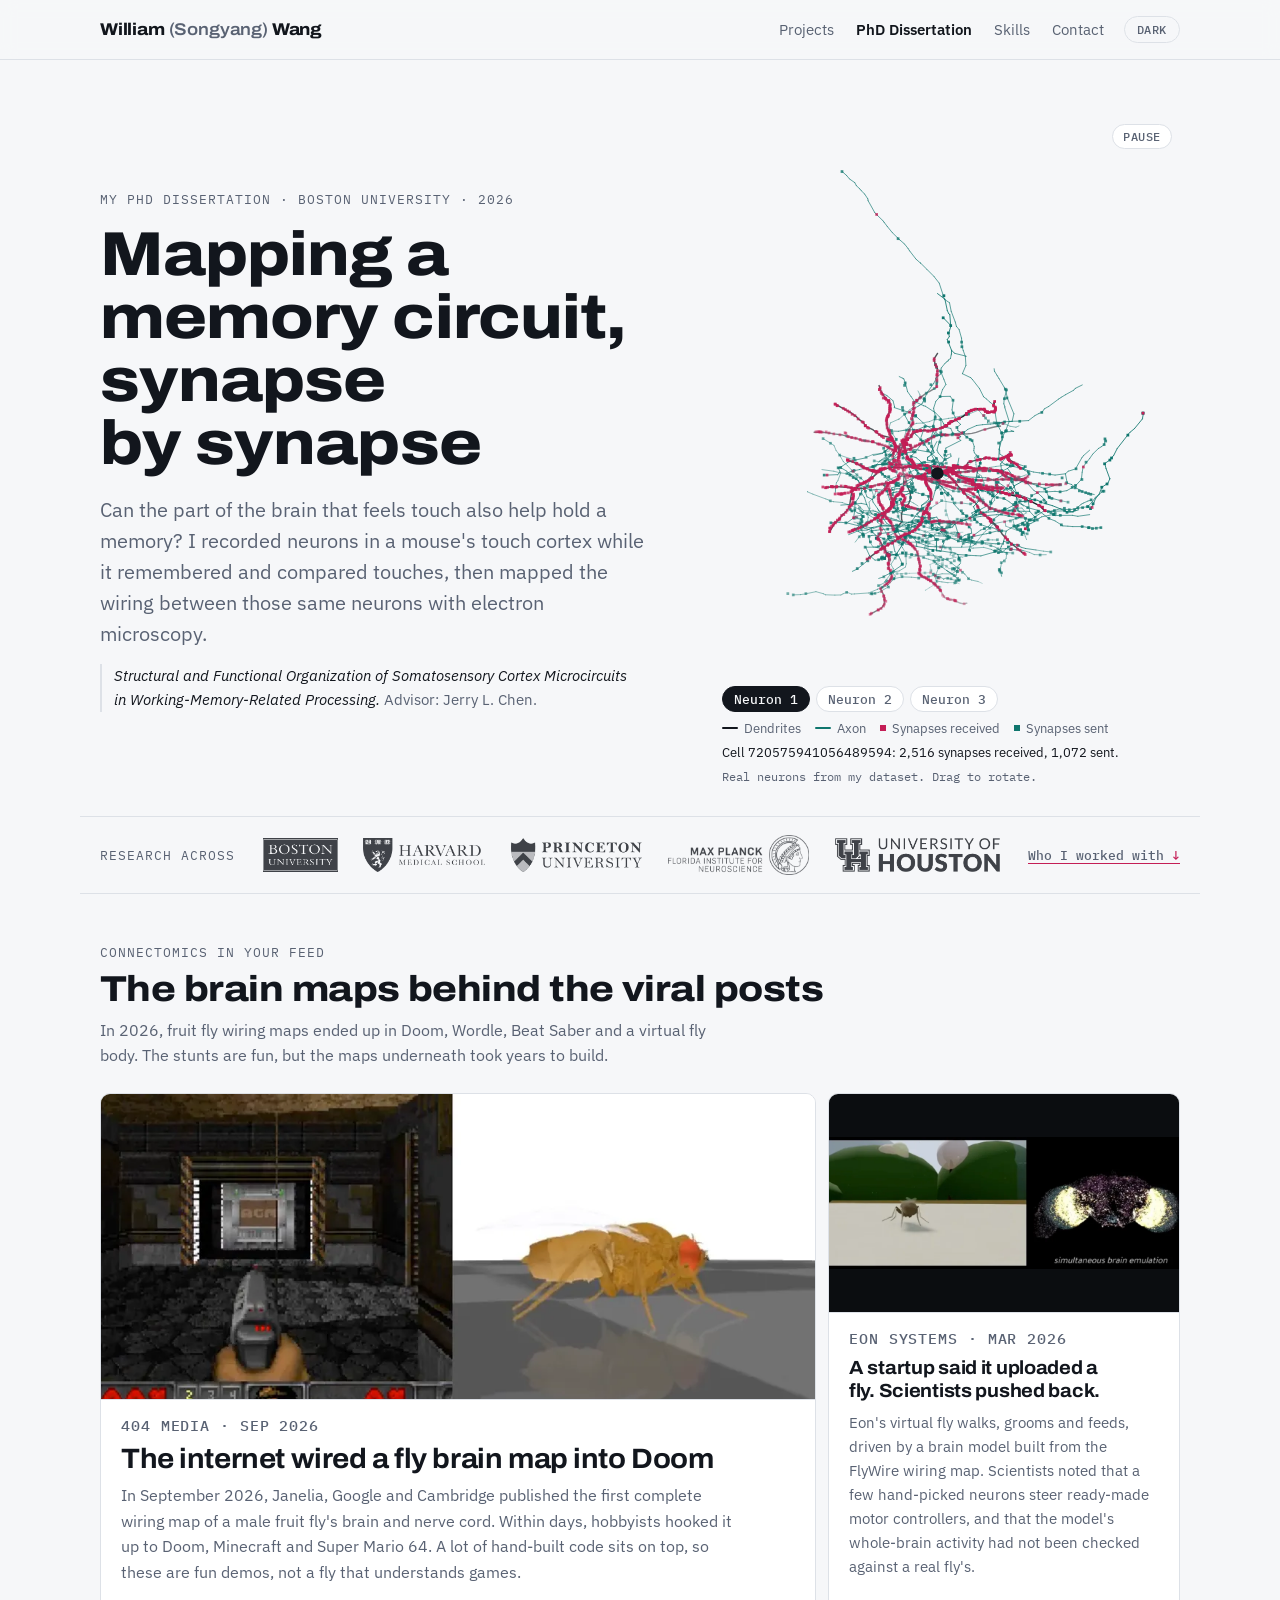
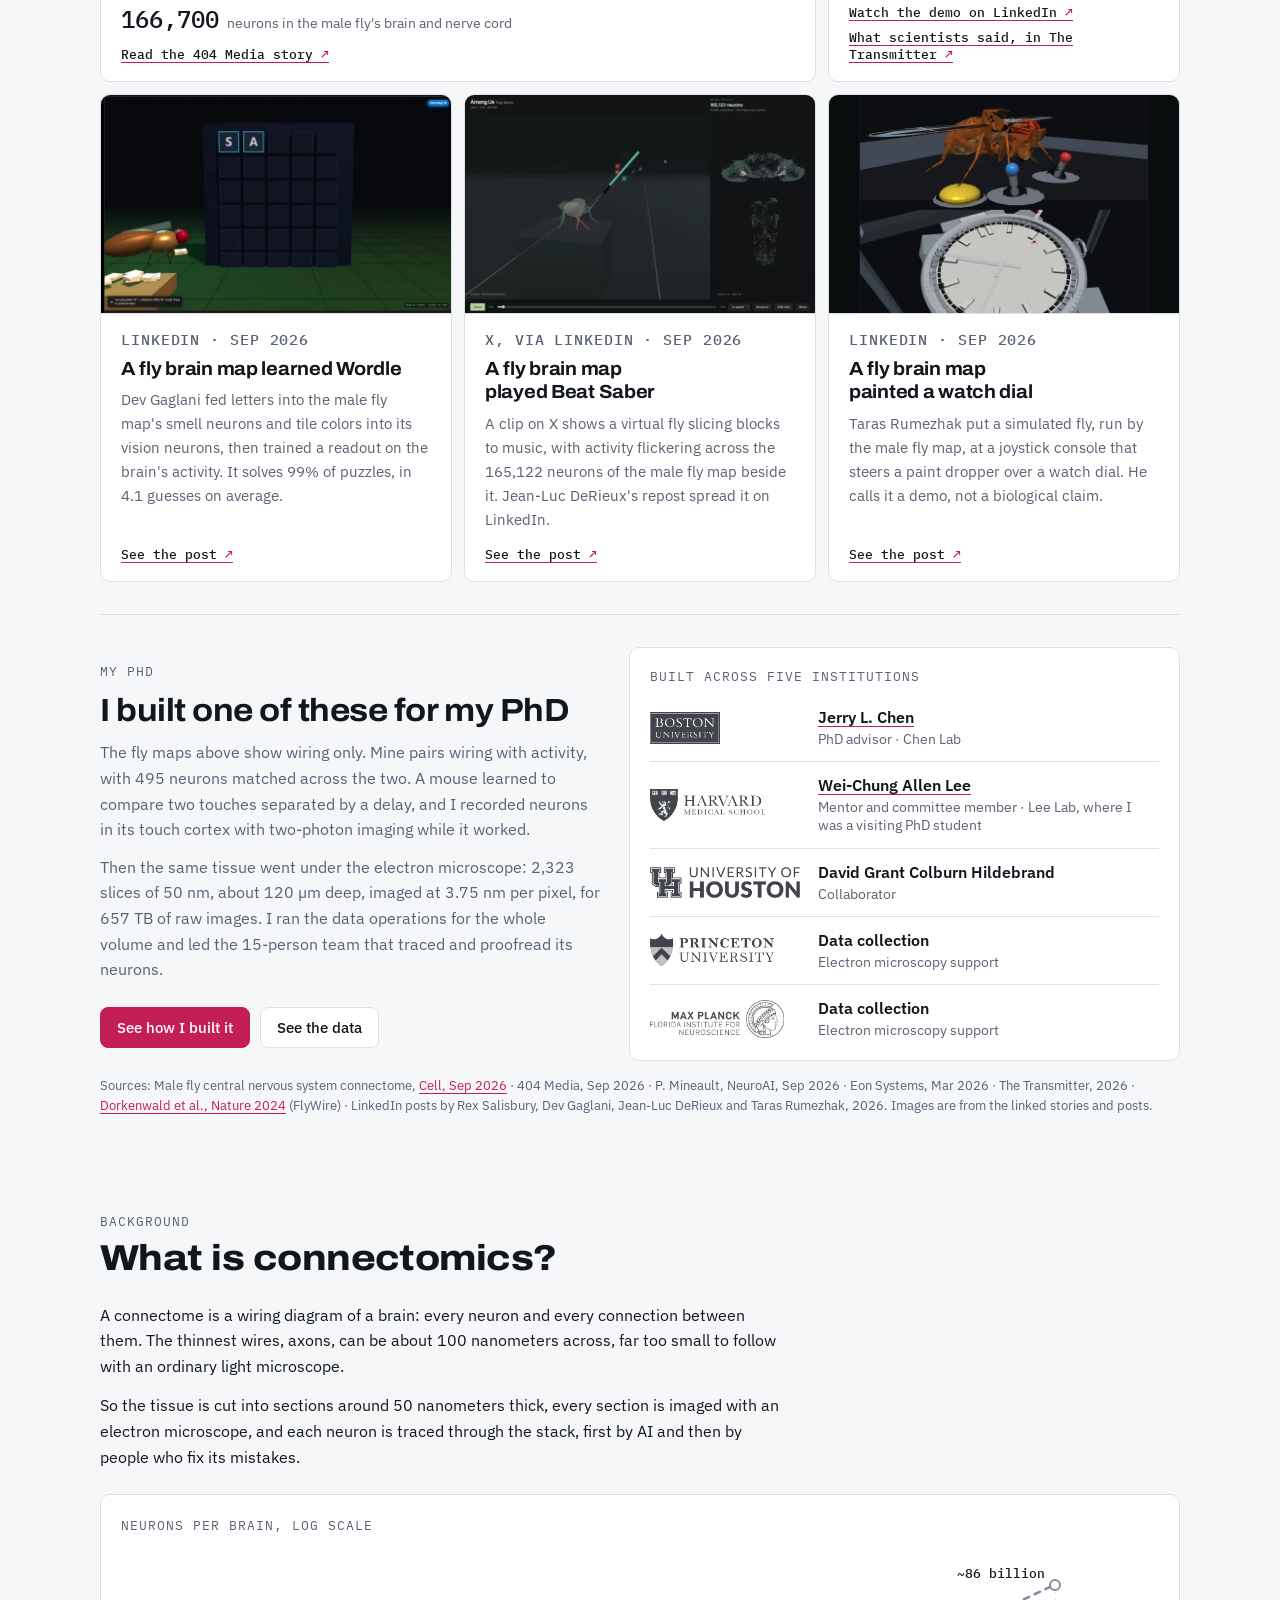
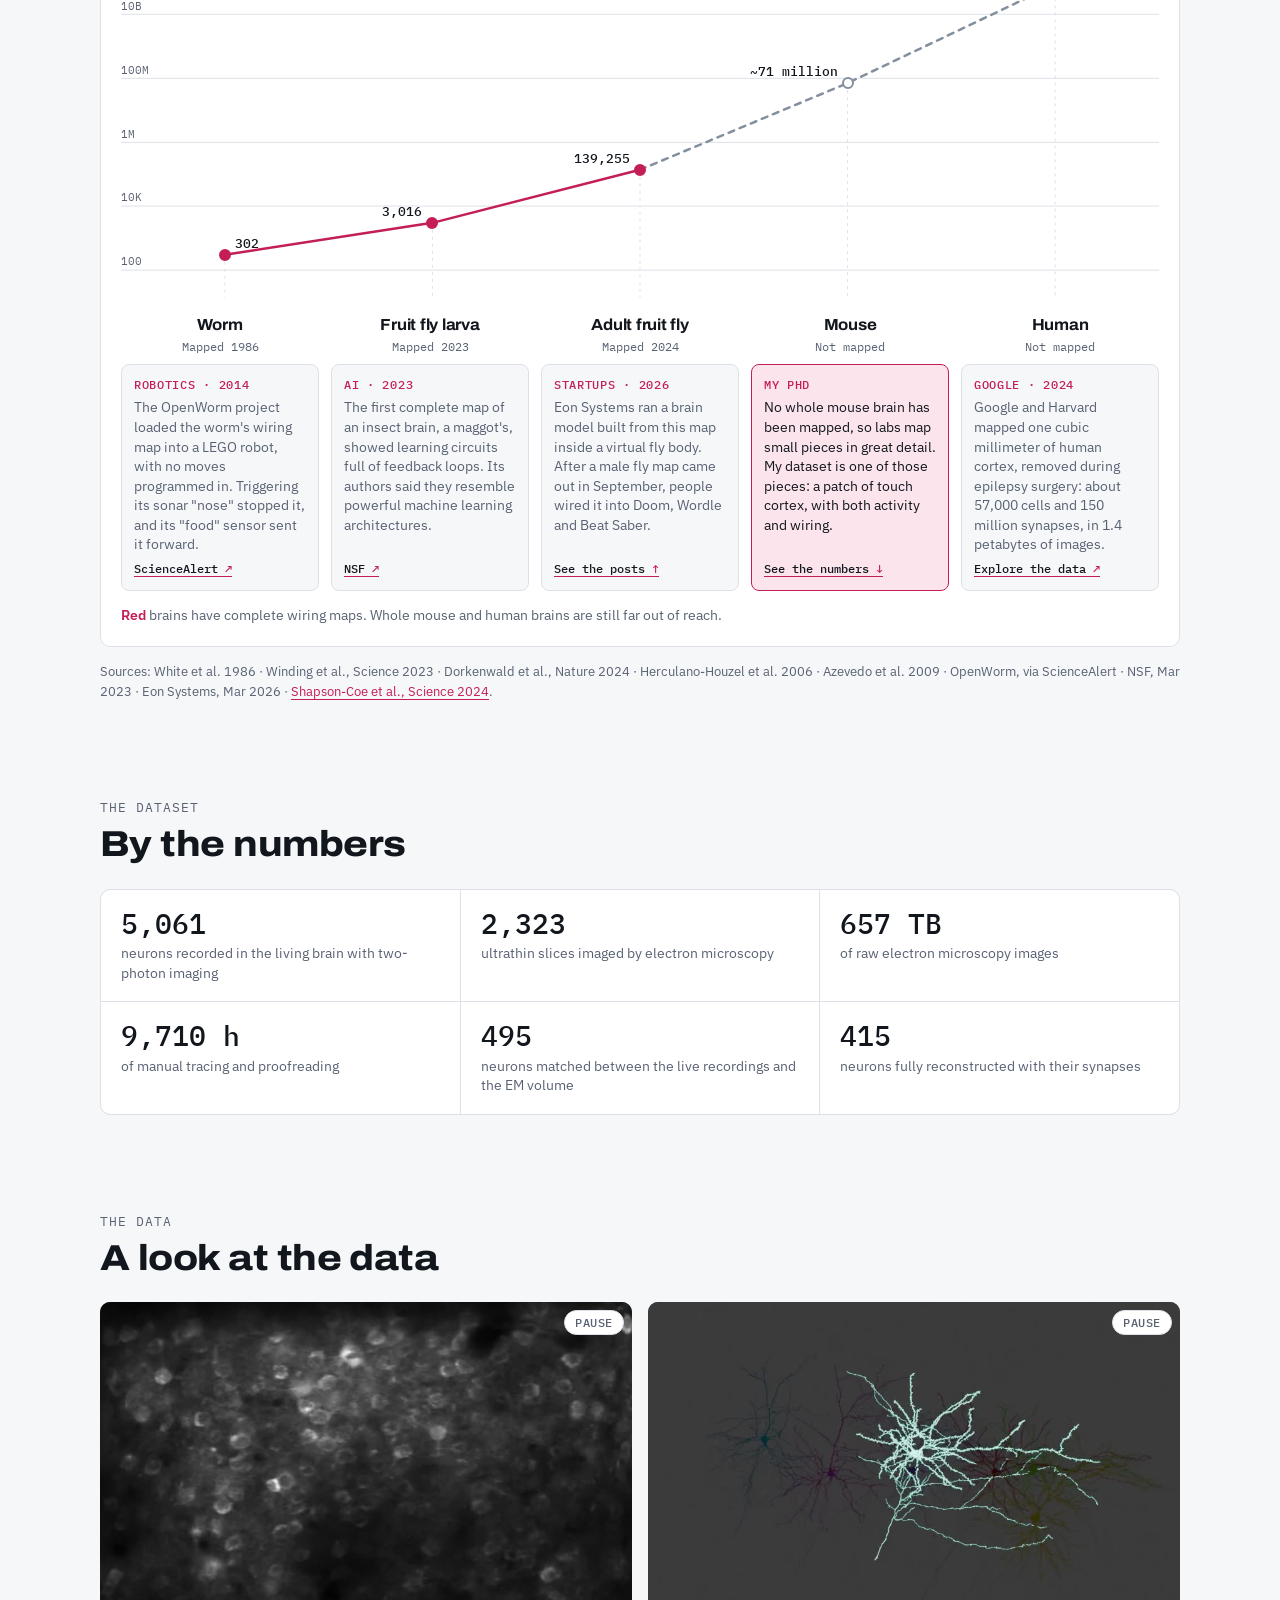
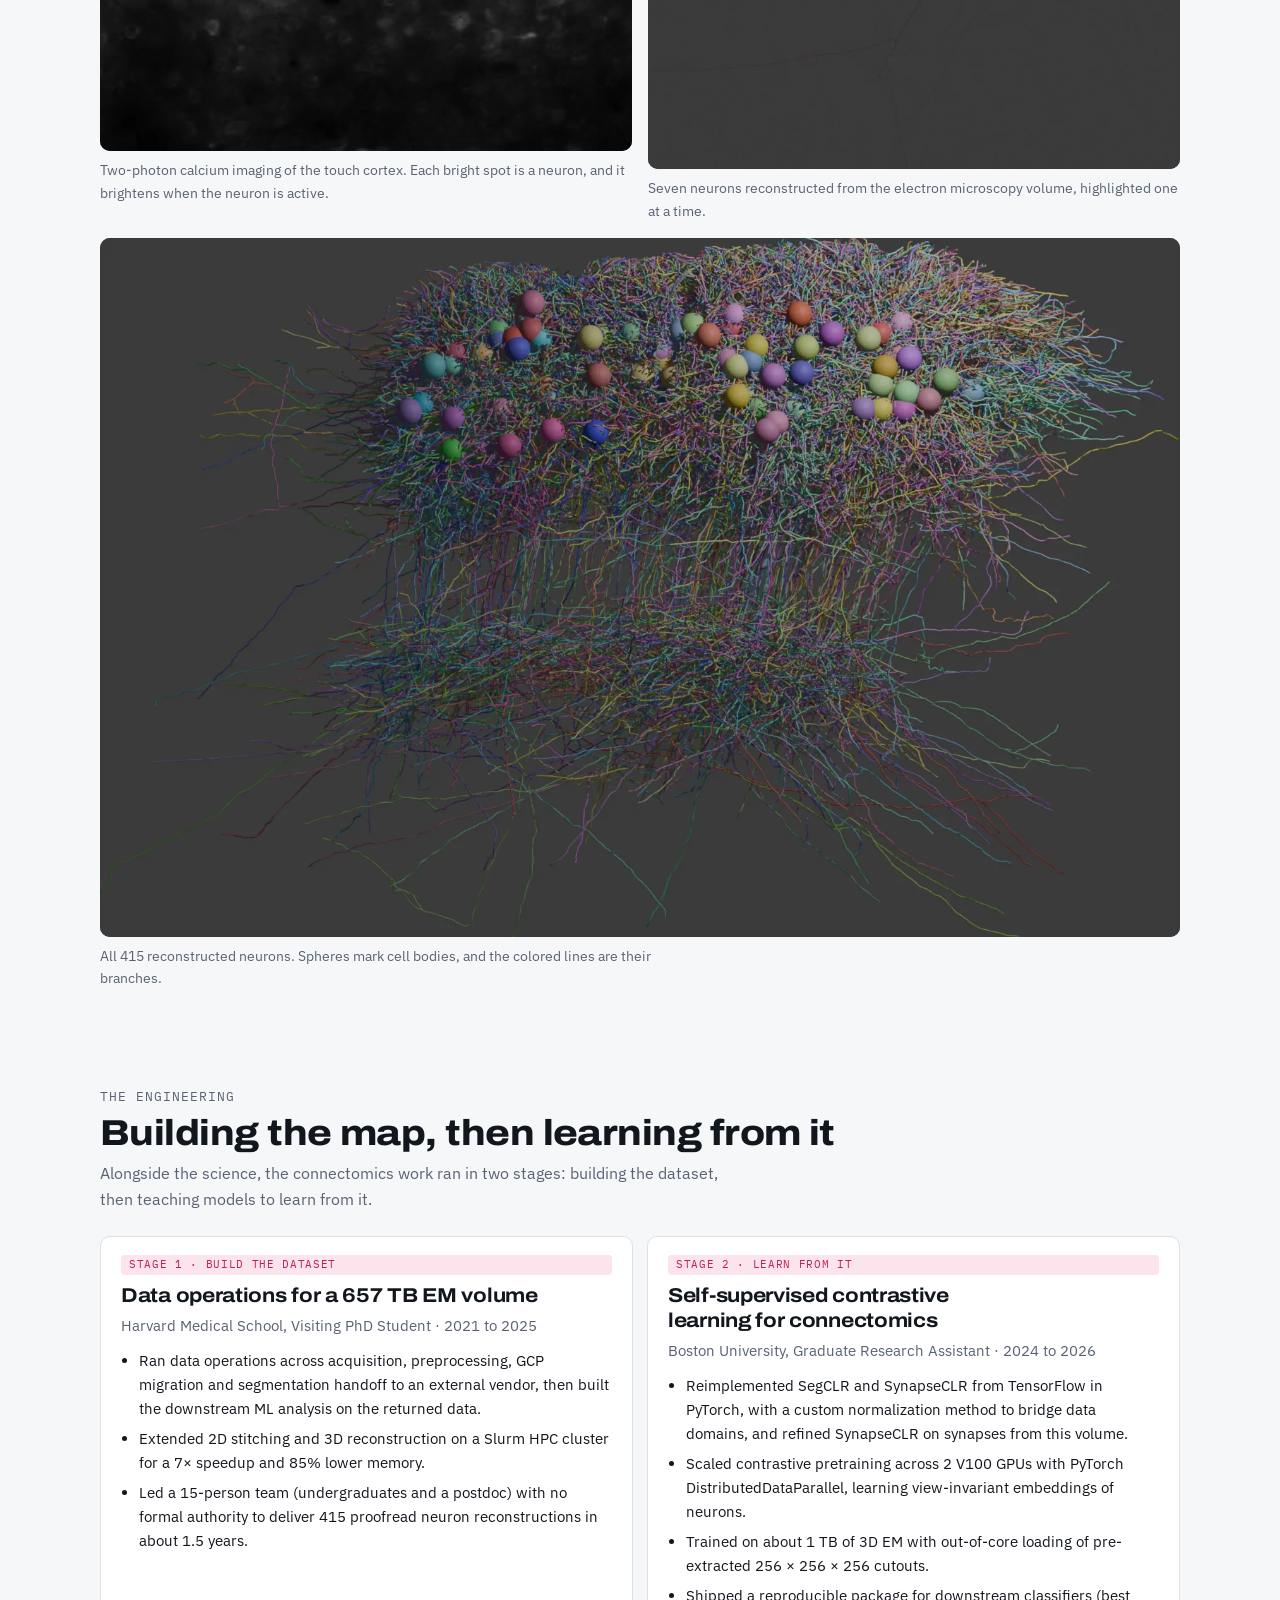
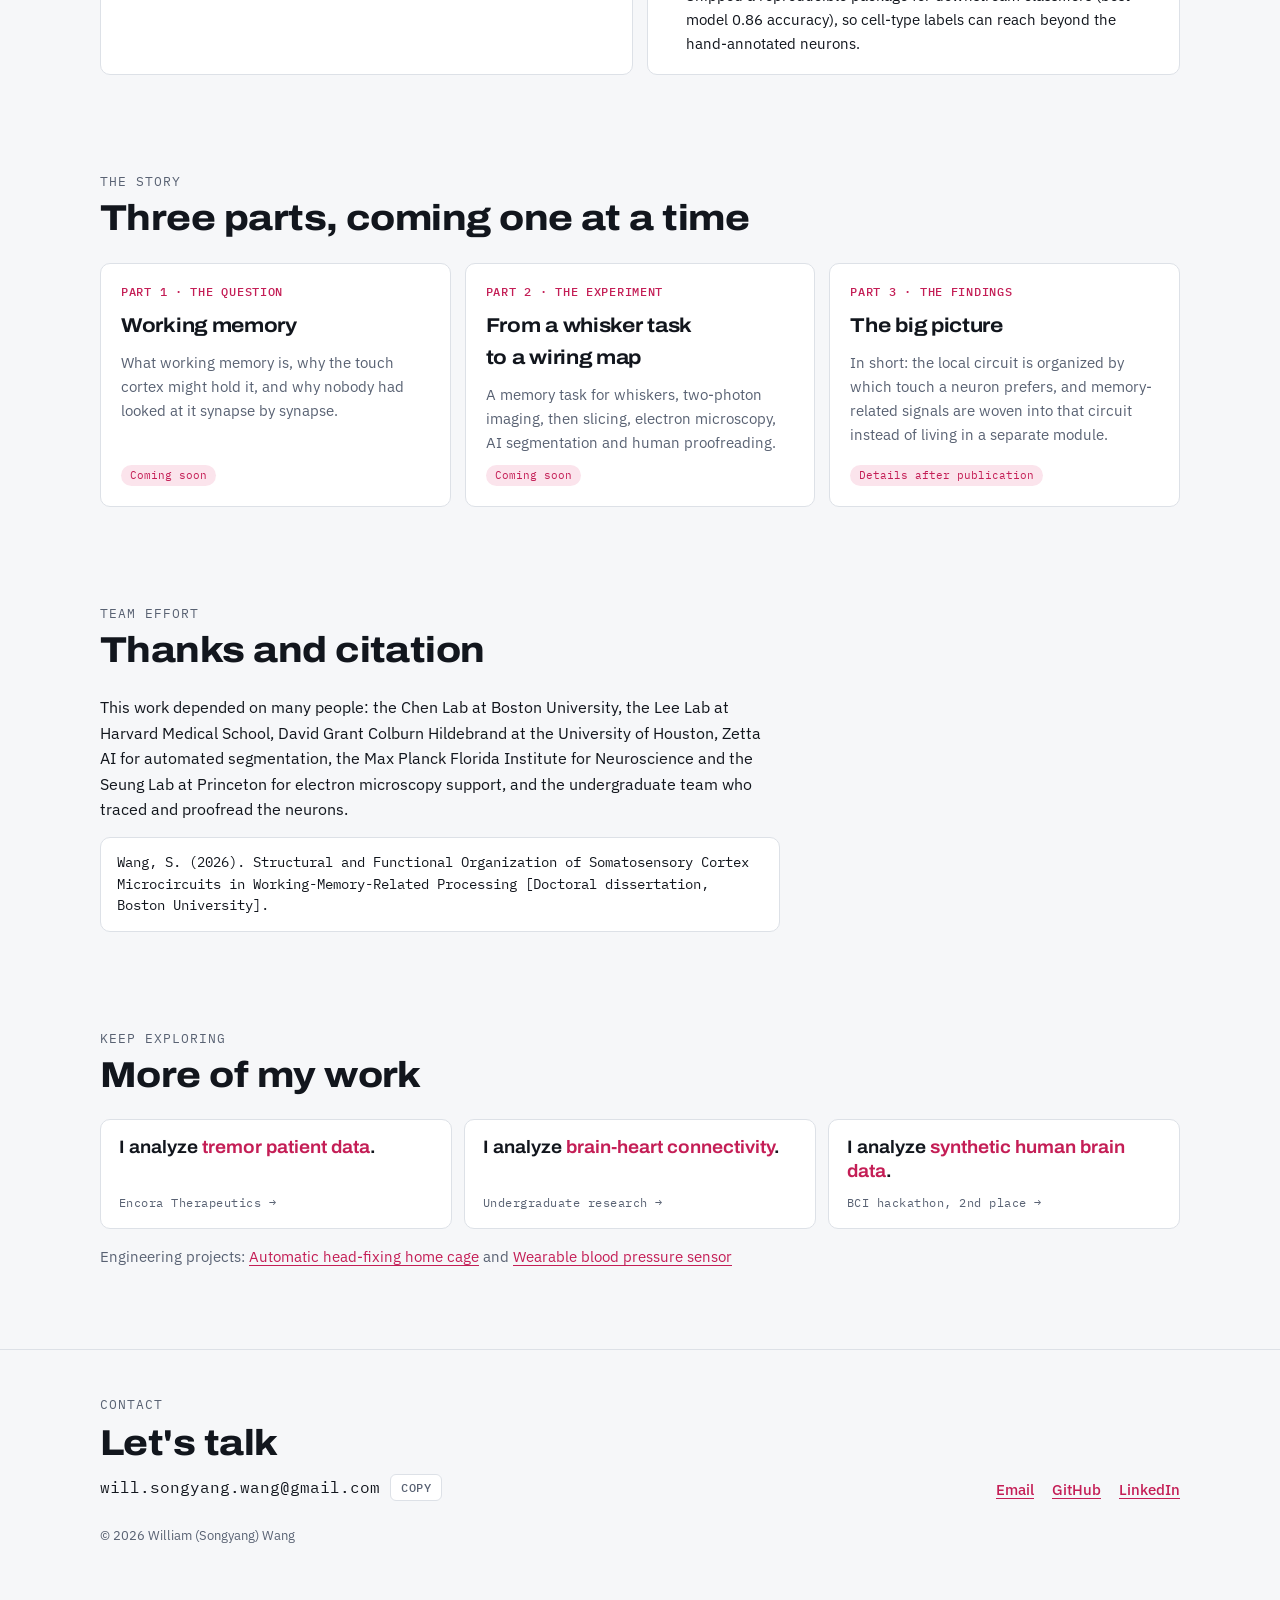
==== commit de1bb6ec: "Brand the dissertation page and turn connectomics news into pictures Add a logo band and a team card" ====
--- a/dissertation/index.html
+++ b/dissertation/index.html
@@ -64,55 +64,80 @@
       </figure>
     </section>
 
+    <section class="affil inner" aria-label="Institutions behind this work">
+      <p class="eyebrow">Research across</p>
+      <ul class="affil-logos">
+        <li><span class="inst inst-bu" role="img" aria-label="Boston University"></span></li>
+        <li><span class="inst inst-hms" role="img" aria-label="Harvard Medical School"></span></li>
+        <li><span class="inst inst-princeton" role="img" aria-label="Princeton University"></span></li>
+        <li><span class="inst inst-mpfi" role="img" aria-label="Max Planck Florida Institute for Neuroscience"></span></li>
+        <li><span class="inst inst-uh" role="img" aria-label="University of Houston"></span></li>
+      </ul>
+      <a class="affil-more" href="#team">Who I worked with</a>
+    </section>
+
     <section class="band inner" id="in-the-news" aria-labelledby="news-title">
       <div class="section-head">
         <p class="eyebrow">Connectomics in your feed</p>
         <h2 id="news-title">The brain maps behind the viral posts</h2>
-        <p>In 2026, fruit fly wiring maps ended up inside Doom and a virtual fly body. The stunts are fun, but the maps underneath took years to build.</p>
+        <p>In 2026, fruit fly wiring maps ended up in Doom, Wordle, Beat Saber and a virtual fly body. The stunts are fun, but the maps underneath took years to build.</p>
       </div>
       <div class="news">
         <article class="news-card lead">
-          <p class="news-kicker">Cell · 404 Media · Sep 2026</p>
-          <h3>The internet wired a fly brain map into Doom</h3>
-          <p>In September 2026, Janelia, Google and Cambridge published the first complete wiring map of a male fruit fly's brain and nerve cord. Within days, hobbyists hooked it up to Doom, Minecraft and Super Mario 64. A lot of hand-built code sits on top, so these are fun demos, not a fly that understands games.</p>
-          <div class="news-foot">
-            <p class="news-stat"><b>166,700</b><span>neurons in the male fly's brain and nerve cord</span></p>
-            <a class="news-link" href="https://www.404media.co/a-digital-fly-brain-has-taken-over-the-internet/" target="_blank" rel="noopener">Read the 404 Media story</a>
+          <img class="news-img" src="../assets/media/news/fly-doom.webp" width="960" height="540" loading="lazy" alt="Doom gameplay beside a 3D model of a fruit fly">
+          <div class="news-body">
+            <p class="news-kicker">404 Media · Sep 2026</p>
+            <h3>The internet wired a fly brain map into Doom</h3>
+            <p>In September 2026, Janelia, Google and Cambridge published the first complete wiring map of a male fruit fly's brain and nerve cord. Within days, hobbyists hooked it up to Doom, Minecraft and Super Mario 64. A lot of hand-built code sits on top, so these are fun demos, not a fly that understands games.</p>
+            <div class="news-foot">
+              <p class="news-stat"><b>166,700</b><span>neurons in the male fly's brain and nerve cord</span></p>
+              <a class="news-link" href="https://www.404media.co/a-digital-fly-brain-has-taken-over-the-internet/" target="_blank" rel="noopener">Read the 404 Media story</a>
+            </div>
           </div>
         </article>
         <article class="news-card">
-          <p class="news-kicker">Eon Systems · Mar 2026</p>
-          <h3>A startup said it uploaded a fly. Scientists pushed back.</h3>
-          <p>Eon's virtual fly walks, grooms and feeds, driven by a brain model built from the FlyWire wiring map. Scientists noted that a few hand-picked neurons steer ready-made motor controllers, and that the model's whole-brain activity had not been checked against a real fly's.</p>
-          <div class="news-foot">
-            <a class="news-link" href="https://www.thetransmitter.org/systems-neuroscience/digital-sphinx-raises-questions-about-connectome-models/" target="_blank" rel="noopener">What scientists said, in The Transmitter</a>
+          <img class="news-img contain" src="../assets/media/news/eon-virtual-fly.webp" width="960" height="361" loading="lazy" alt="A virtual fly walking in a simulated world, beside its brain model lit up with activity">
+          <div class="news-body">
+            <p class="news-kicker">Eon Systems · Mar 2026</p>
+            <h3>A startup said it uploaded a fly. Scientists pushed back.</h3>
+            <p>Eon's virtual fly walks, grooms and feeds, driven by a brain model built from the FlyWire wiring map. Scientists noted that a few hand-picked neurons steer ready-made motor controllers, and that the model's whole-brain activity had not been checked against a real fly's.</p>
+            <div class="news-foot">
+              <a class="news-link" href="https://www.linkedin.com/posts/rexsalisbury_outside-interests-weve-emulated-a-fruit-ugcPost-7436895816679825408-bAkm/" target="_blank" rel="noopener">Watch the demo on LinkedIn</a>
+              <a class="news-link" href="https://www.thetransmitter.org/systems-neuroscience/digital-sphinx-raises-questions-about-connectome-models/" target="_blank" rel="noopener">What scientists said, in The Transmitter</a>
+            </div>
           </div>
         </article>
         <article class="news-card">
-          <p class="news-kicker">Nature · Oct 2024</p>
-          <h3>Gamers helped map the first whole adult fly brain</h3>
-          <p>AI traced 139,255 neurons and about 50 million synapses, then scientists and volunteer gamers spent about 33 person-years fixing its mistakes. A simulation built from this map predicted feeding and grooming circuits that experiments confirmed. It is the brain model inside Eon's fly.</p>
-          <div class="news-foot">
-            <p class="news-stat"><b>146</b><span>labs took part</span></p>
-            <a class="news-link" href="https://flywire.ai/" target="_blank" rel="noopener">Explore the fly brain on FlyWire</a>
+          <img class="news-img" src="../assets/media/news/fly-wordle.webp" width="720" height="450" loading="lazy" alt="A virtual fly beside a Wordle board with the letters S and A filled in">
+          <div class="news-body">
+            <p class="news-kicker">LinkedIn · Sep 2026</p>
+            <h3>A fly brain map learned Wordle</h3>
+            <p>Dev Gaglani fed letters into the male fly map's smell neurons and tile colors into its vision neurons, then trained a readout on the brain's activity. It solves 99% of puzzles, in 4.1 guesses on average.</p>
+            <div class="news-foot">
+              <a class="news-link" href="https://www.linkedin.com/posts/gaglanidev_neuroscience-machinelearning-connectomics-ugcPost-7504888260783935489-I7or/" target="_blank" rel="noopener">See the post</a>
+            </div>
           </div>
         </article>
         <article class="news-card">
-          <p class="news-kicker">Science · May 2024</p>
-          <h3>A speck of human brain fills 1.4 petabytes</h3>
-          <p>Harvard and Google mapped one cubic millimeter of human temporal cortex, removed during epilepsy surgery, down to single synapses. Of its roughly 57,000 cells, only about 16,000 are neurons.</p>
-          <div class="news-foot">
-            <p class="news-stat"><b>150 million</b><span>synapses</span></p>
-            <a class="news-link" href="https://h01-release.storage.googleapis.com/landing.html" target="_blank" rel="noopener">Explore the human cortex data</a>
+          <img class="news-img" src="../assets/media/news/fly-beat-saber.webp" width="720" height="450" loading="lazy" alt="A virtual fly holding a lightsaber in a Beat Saber level, beside a map of its brain activity">
+          <div class="news-body">
+            <p class="news-kicker">X, via LinkedIn · Sep 2026</p>
+            <h3>A fly brain map played Beat Saber</h3>
+            <p>A clip on X shows a virtual fly slicing blocks to music, with activity flickering across the 165,122 neurons of the male fly map beside it. Jean-Luc DeRieux's repost spread it on LinkedIn.</p>
+            <div class="news-foot">
+              <a class="news-link" href="https://www.linkedin.com/posts/jeanlucderieux_someone-on-x-taught-a-fruit-fly-to-play-beat-ugcPost-7503432550565040130-08Ji/" target="_blank" rel="noopener">See the post</a>
+            </div>
           </div>
         </article>
         <article class="news-card">
-          <p class="news-kicker">Nature · Apr 2025</p>
-          <h3>A mouse watched movies, then its wiring was mapped</h3>
-          <p>The MICrONS team recorded about 75,000 neurons while a mouse watched movies, then mapped the same cubic millimeter of visual cortex with electron microscopy: more than 200,000 cells and about 4 km of axons. Activity and wiring from the same neurons is called a functional connectome.</p>
-          <div class="news-foot">
-            <p class="news-stat"><b>523 million</b><span>synapses</span></p>
-            <a class="news-link" href="https://www.microns-explorer.org/" target="_blank" rel="noopener">Explore MICrONS</a>
+          <img class="news-img" src="../assets/media/news/fly-paint-dial.webp" width="720" height="450" loading="lazy" alt="A simulated fly at a joystick console above a watch dial with a drop of red paint on it">
+          <div class="news-body">
+            <p class="news-kicker">LinkedIn · Sep 2026</p>
+            <h3>A fly brain map painted a watch dial</h3>
+            <p>Taras Rumezhak put a simulated fly, run by the male fly map, at a joystick console that steers a paint dropper over a watch dial. He calls it a demo, not a biological claim.</p>
+            <div class="news-foot">
+              <a class="news-link" href="https://www.linkedin.com/posts/trumezhak_ai-neuroscience-robotics-ugcPost-7505244507521843201-SPkO/" target="_blank" rel="noopener">See the post</a>
+            </div>
           </div>
         </article>
       </div>
@@ -121,23 +146,40 @@
         <div class="bridge-text">
           <p class="eyebrow">My PhD</p>
           <h3>I built one of these for my PhD</h3>
-          <p>My dataset is the same kind as MICrONS, on a smaller scale: activity first, then wiring, with 495 neurons matched across the two. A mouse learned to compare two touches separated by a delay, and I recorded neurons in its touch cortex with two-photon imaging while it worked.</p>
+          <p>The fly maps above show wiring only. Mine pairs wiring with activity, with 495 neurons matched across the two. A mouse learned to compare two touches separated by a delay, and I recorded neurons in its touch cortex with two-photon imaging while it worked.</p>
           <p>Then the same tissue went under the electron microscope: 2,323 slices of 50 nm, about 120 µm deep, imaged at 3.75 nm per pixel, for 657 TB of raw images. I ran the data operations for the whole volume and led the 15-person team that traced and proofread its neurons.</p>
           <div class="actions">
             <a class="btn primary" href="#engineering">See how I built it</a>
             <a class="btn" href="#data">See the data</a>
           </div>
         </div>
-        <figure class="ladder sizes" aria-labelledby="sizes-title">
-          <p class="eyebrow" id="sizes-title">Electron microscopy image data, as reported</p>
-          <div class="rung"><div class="lab">MICrONS<small>mouse visual cortex, 2025</small></div><div class="track"><div class="fill" style="width:100%"></div></div><div class="val">1.6 PB</div></div>
-          <div class="rung"><div class="lab">H01<small>human cortex, 2024</small></div><div class="track"><div class="fill" style="width:87.5%"></div></div><div class="val">1.4 PB</div></div>
-          <div class="rung mapped"><div class="lab">My volume<small>mouse touch cortex</small></div><div class="track"><div class="fill" style="width:41.1%"></div></div><div class="val">657 TB</div></div>
-          <div class="rung"><div class="lab">Whole fly brain<small>the images behind FlyWire</small></div><div class="track"><div class="fill" style="width:6.6%"></div></div><div class="val">106 TB</div></div>
-          <p class="ladder-note">Size depends on image resolution, so it does not show how much brain was mapped.</p>
+        <figure class="team" id="team" aria-labelledby="team-title">
+          <p class="eyebrow" id="team-title">Built across five institutions</p>
+          <ul class="team-list">
+            <li>
+              <span class="inst inst-bu" role="img" aria-label="Boston University"></span>
+              <p><a href="https://www.chen-lab.org/" target="_blank" rel="noopener">Jerry L. Chen</a><span>PhD advisor · Chen Lab</span></p>
+            </li>
+            <li>
+              <span class="inst inst-hms" role="img" aria-label="Harvard Medical School"></span>
+              <p><a href="https://www.lee.hms.harvard.edu/" target="_blank" rel="noopener">Wei-Chung Allen Lee</a><span>Mentor and committee member · Lee Lab, where I was a visiting PhD student</span></p>
+            </li>
+            <li>
+              <span class="inst inst-uh" role="img" aria-label="University of Houston"></span>
+              <p><b>David Grant Colburn Hildebrand</b><span>Collaborator</span></p>
+            </li>
+            <li>
+              <span class="inst inst-princeton" role="img" aria-label="Princeton University"></span>
+              <p><b>Data collection</b><span>Electron microscopy support</span></p>
+            </li>
+            <li>
+              <span class="inst inst-mpfi" role="img" aria-label="Max Planck Florida Institute for Neuroscience"></span>
+              <p><b>Data collection</b><span>Electron microscopy support</span></p>
+            </li>
+          </ul>
         </figure>
       </div>
-      <p class="sources">Sources: Male fly central nervous system connectome, <a href="https://doi.org/10.1016/j.cell.2026.08.015" target="_blank" rel="noopener">Cell, Sep 2026</a> · 404 Media, Sep 2026 · P. Mineault, NeuroAI, Sep 2026 · Eon Systems, Mar 2026 · The Transmitter, 2026 · <a href="https://www.nature.com/articles/s41586-024-07558-y" target="_blank" rel="noopener">Dorkenwald et al., Nature 2024</a> (FlyWire) · <a href="https://www.nature.com/articles/s41586-024-07763-9" target="_blank" rel="noopener">Shiu et al., Nature 2024</a> · <a href="https://www.science.org/doi/10.1126/science.adk4858" target="_blank" rel="noopener">Shapson-Coe et al., Science 2024</a> (H01) · <a href="https://www.nature.com/articles/s41586-025-08790-w" target="_blank" rel="noopener">MICrONS Consortium, Nature 2025</a> and the Allen Institute (4 km of axons, 1.6 PB) · Zheng et al., Cell 2018 (fly brain images, 106 TB on disk).</p>
+      <p class="sources">Sources: Male fly central nervous system connectome, <a href="https://doi.org/10.1016/j.cell.2026.08.015" target="_blank" rel="noopener">Cell, Sep 2026</a> · 404 Media, Sep 2026 · P. Mineault, NeuroAI, Sep 2026 · Eon Systems, Mar 2026 · The Transmitter, 2026 · <a href="https://www.nature.com/articles/s41586-024-07558-y" target="_blank" rel="noopener">Dorkenwald et al., Nature 2024</a> (FlyWire) · LinkedIn posts by Rex Salisbury, Dev Gaglani, Jean-Luc DeRieux and Taras Rumezhak, 2026. Images are from the linked stories and posts.</p>
     </section>
 
     <section class="band inner" id="connectomics" aria-labelledby="connectomics-title">
@@ -150,18 +192,90 @@
         <p>So the tissue is cut into sections around 50 nanometers thick, every section is imaged with an electron microscope, and each neuron is traced through the stack, first by AI and then by people who fix its mistakes.</p>
       </div>
 
-      <figure class="ladder" aria-labelledby="ladder-title">
-        <p class="eyebrow" id="ladder-title">Neurons per brain, log scale</p>
-        <div class="rung mapped"><div class="lab">Worm<small>mapped in 1986</small></div><div class="track"><div class="fill" style="width:20.7%"></div></div><div class="val">302</div></div>
-        <div class="rung mapped"><div class="lab">Fruit fly larva<small>mapped in 2023</small></div><div class="track"><div class="fill" style="width:29%"></div></div><div class="val">3,016</div></div>
-        <div class="rung mapped"><div class="lab">Adult fruit fly<small>mapped in 2024</small></div><div class="track"><div class="fill" style="width:42.9%"></div></div><div class="val">139,255</div></div>
-        <div class="rung"><div class="lab">Mouse<small>whole brain</small></div><div class="track"><div class="fill" style="width:65.4%"></div></div><div class="val">~71 million</div></div>
-        <div class="rung"><div class="lab">Human<small>whole brain</small></div><div class="track"><div class="fill" style="width:91.1%"></div></div><div class="val">~86 billion</div></div>
-        <div class="axis" aria-hidden="true"><span></span><div class="ticks"><span style="left:0">1</span><span class="minor" style="left:25%">10³</span><span style="left:50%">10⁶</span><span class="minor" style="left:75%">10⁹</span><span style="left:100%">10¹²</span></div><span></span></div>
-        <p class="ladder-note"><b>Red</b> brains have complete wiring maps. Whole mouse and human brains are still far out of reach, so the field maps small pieces in great detail.</p>
+      <figure class="growth" aria-labelledby="growth-title">
+        <p class="eyebrow" id="growth-title">Neurons per brain, log scale</p>
+        <div class="growth-plot" role="img" aria-label="Line plot of neurons per brain on a log scale. Worm: 302, mapped. Fruit fly larva: 3,016, mapped. Adult fruit fly: 139,255, mapped. Mouse: about 71 million, not mapped. Human: about 86 billion, not mapped.">
+          <svg viewBox="0 0 100 100" preserveAspectRatio="none" aria-hidden="true">
+            <line class="g-grid" x1="0" x2="100" y1="92" y2="92"/>
+            <line class="g-grid" x1="0" x2="100" y1="73.3" y2="73.3"/>
+            <line class="g-grid" x1="0" x2="100" y1="54.7" y2="54.7"/>
+            <line class="g-grid" x1="0" x2="100" y1="36" y2="36"/>
+            <line class="g-grid" x1="0" x2="100" y1="17.3" y2="17.3"/>
+            <line class="g-drop" x1="10" x2="10" y1="87.5" y2="100"/>
+            <line class="g-drop" x1="30" x2="30" y1="78.2" y2="100"/>
+            <line class="g-drop" x1="50" x2="50" y1="62.7" y2="100"/>
+            <line class="g-drop" x1="70" x2="70" y1="37.4" y2="100"/>
+            <line class="g-drop" x1="90" x2="90" y1="8.6" y2="100"/>
+            <polyline class="g-line g-todo" points="50,62.7 70,37.4 90,8.6"/>
+            <polyline class="g-line g-done" points="10,87.5 30,78.2 50,62.7"/>
+          </svg>
+          <span class="g-tick" style="top:92%">100</span>
+          <span class="g-tick" style="top:73.3%">10K</span>
+          <span class="g-tick" style="top:54.7%">1M</span>
+          <span class="g-tick" style="top:36%">100M</span>
+          <span class="g-tick" style="top:17.3%">10B</span>
+          <span class="g-pt done" style="left:10%;top:87.5%"></span>
+          <span class="g-pt done" style="left:30%;top:78.2%"></span>
+          <span class="g-pt done" style="left:50%;top:62.7%"></span>
+          <span class="g-pt" style="left:70%;top:37.4%"></span>
+          <span class="g-pt" style="left:90%;top:8.6%"></span>
+          <span class="g-val right" style="left:10%;top:87.5%"><span class="g-sp">Worm </span>302</span>
+          <span class="g-val" style="left:30%;top:78.2%"><span class="g-sp">Larva </span>3,016</span>
+          <span class="g-val" style="left:50%;top:62.7%"><span class="g-sp">Fly </span>139,255</span>
+          <span class="g-val" style="left:70%;top:37.4%"><span class="g-sp">Mouse </span>~71 million</span>
+          <span class="g-val" style="left:90%;top:8.6%"><span class="g-sp">Human </span>~86 billion</span>
+        </div>
+        <ol class="growth-cols">
+          <li>
+            <h3>Worm</h3>
+            <p class="g-meta">Mapped 1986</p>
+            <div class="g-news">
+              <p class="news-kicker">Robotics · 2014</p>
+              <p>The OpenWorm project loaded the worm's wiring map into a LEGO robot, with no moves programmed in. Triggering its sonar "nose" stopped it, and its "food" sensor sent it forward.</p>
+              <a class="news-link" href="https://www.sciencealert.com/scientists-put-worm-brain-in-lego-robot-openworm-connectome" target="_blank" rel="noopener">ScienceAlert</a>
+            </div>
+          </li>
+          <li>
+            <h3>Fruit fly larva</h3>
+            <p class="g-meta">Mapped 2023</p>
+            <div class="g-news">
+              <p class="news-kicker">AI · 2023</p>
+              <p>The first complete map of an insect brain, a maggot's, showed learning circuits full of feedback loops. Its authors said they resemble powerful machine learning architectures.</p>
+              <a class="news-link" href="https://www.nsf.gov/news/scientists-complete-first-map-insect-brain" target="_blank" rel="noopener">NSF</a>
+            </div>
+          </li>
+          <li>
+            <h3>Adult fruit fly</h3>
+            <p class="g-meta">Mapped 2024</p>
+            <div class="g-news">
+              <p class="news-kicker">Startups · 2026</p>
+              <p>Eon Systems ran a brain model built from this map inside a virtual fly body. After a male fly map came out in September, people wired it into Doom, Wordle and Beat Saber.</p>
+              <a class="news-link up" href="#in-the-news">See the posts</a>
+            </div>
+          </li>
+          <li class="mine">
+            <h3>Mouse</h3>
+            <p class="g-meta">Not mapped</p>
+            <div class="g-news">
+              <p class="news-kicker">My PhD</p>
+              <p>No whole mouse brain has been mapped, so labs map small pieces in great detail. My dataset is one of those pieces: a patch of touch cortex, with both activity and wiring.</p>
+              <a class="news-link down" href="#numbers">See the numbers</a>
+            </div>
+          </li>
+          <li>
+            <h3>Human</h3>
+            <p class="g-meta">Not mapped</p>
+            <div class="g-news">
+              <p class="news-kicker">Google · 2024</p>
+              <p>Google and Harvard mapped one cubic millimeter of human cortex, removed during epilepsy surgery: about 57,000 cells and 150 million synapses, in 1.4 petabytes of images.</p>
+              <a class="news-link" href="https://h01-release.storage.googleapis.com/landing.html" target="_blank" rel="noopener">Explore the data</a>
+            </div>
+          </li>
+        </ol>
+        <p class="ladder-note"><b>Red</b> brains have complete wiring maps. Whole mouse and human brains are still far out of reach.</p>
       </figure>
 
-      <p class="sources">Sources: White et al. 1986 · Winding et al., Science 2023 · Dorkenwald et al., Nature 2024 · Herculano-Houzel et al. 2006 · Azevedo et al. 2009.</p>
+      <p class="sources">Sources: White et al. 1986 · Winding et al., Science 2023 · Dorkenwald et al., Nature 2024 · Herculano-Houzel et al. 2006 · Azevedo et al. 2009 · OpenWorm, via ScienceAlert · NSF, Mar 2023 · Eon Systems, Mar 2026 · <a href="https://www.science.org/doi/10.1126/science.adk4858" target="_blank" rel="noopener">Shapson-Coe et al., Science 2024</a>.</p>
     </section>
 
     <section class="band inner" id="numbers" aria-labelledby="numbers-title">
@@ -279,7 +393,7 @@
         <h2 id="credits-title">Thanks and citation</h2>
       </div>
       <div class="prose">
-        <p>This work depended on many people: the Chen Lab at Boston University, the Lee Lab at Harvard Medical School, Zetta AI for automated segmentation, the Max Planck Florida Institute for Neuroscience and the Seung Lab at Princeton for electron microscopy support, and the undergraduate team who traced and proofread the neurons.</p>
+        <p>This work depended on many people: the Chen Lab at Boston University, the Lee Lab at Harvard Medical School, David Grant Colburn Hildebrand at the University of Houston, Zetta AI for automated segmentation, the Max Planck Florida Institute for Neuroscience and the Seung Lab at Princeton for electron microscopy support, and the undergraduate team who traced and proofread the neurons.</p>
         <p class="cite">Wang, S. (2026). Structural and Functional Organization of Somatosensory Cortex Microcircuits in Working-Memory-Related Processing [Doctoral dissertation, Boston University].</p>
       </div>
     </section>
--- a/assets/css/site.css
+++ b/assets/css/site.css
@@ -12,6 +12,7 @@
   --accent-soft: #fbe4ec;
   --accent-2: #0f766e;
   --bar: #848f9e;
+  --brand-lift: 0%;
   --f-display: "Archivo", "Helvetica Neue", Arial, sans-serif;
   --f-body: "IBM Plex Sans", "Segoe UI", Roboto, Arial, sans-serif;
   --f-mono: "IBM Plex Mono", ui-monospace, Menlo, Consolas, monospace;
@@ -21,13 +22,13 @@
 @media (prefers-color-scheme: dark) {
   :root:not([data-theme="light"]) {
     --bg: #0c0f14; --surface: #141921; --surface-2: #1b212a; --ink: #e6e9ee; --muted: #9aa3b0;
-    --line: #262d37; --accent: #ff5a8c; --on-accent: #16070d; --accent-soft: #3a1424; --accent-2: #2dd4bf; --bar: #5d6878;
+    --line: #262d37; --accent: #ff5a8c; --on-accent: #16070d; --accent-soft: #3a1424; --accent-2: #2dd4bf; --bar: #5d6878; --brand-lift: 35%;
     color-scheme: dark;
   }
 }
 :root[data-theme="dark"] {
   --bg: #0c0f14; --surface: #141921; --surface-2: #1b212a; --ink: #e6e9ee; --muted: #9aa3b0;
-  --line: #262d37; --accent: #ff5a8c; --on-accent: #16070d; --accent-soft: #3a1424; --accent-2: #2dd4bf; --bar: #5d6878;
+  --line: #262d37; --accent: #ff5a8c; --on-accent: #16070d; --accent-soft: #3a1424; --accent-2: #2dd4bf; --bar: #5d6878; --brand-lift: 35%;
   color-scheme: dark;
 }
 
@@ -270,25 +271,47 @@
 /* dissertation page */
 .prose { display: flex; flex-direction: column; gap: 14px; max-width: 68ch; }
 .prose p { color: var(--ink); }
-.ladder { background: var(--surface); border: 1px solid var(--line); border-radius: var(--radius); padding: 20px; display: flex; flex-direction: column; gap: 10px; margin: 24px 0 0; }
-.rung { display: grid; grid-template-columns: 150px minmax(0, 1fr) 112px; gap: 12px; align-items: center; font-size: 14.5px; }
-.rung .lab { line-height: 1.25; }
-.rung .lab small { display: block; color: var(--muted); font-size: 12px; }
-.track { height: 12px; background: var(--bg); border-radius: 3px; position: relative; overflow: hidden; }
-.fill { position: absolute; inset: 0 auto 0 0; background: var(--bar); border-radius: 3px; }
-.rung.mapped .fill { background: var(--accent); }
-.rung .val { font-family: var(--f-mono); font-size: 13px; text-align: right; font-variant-numeric: tabular-nums; }
-.axis { display: grid; grid-template-columns: 150px minmax(0, 1fr) 112px; gap: 12px; font-family: var(--f-mono); font-size: 11px; color: var(--muted); }
-.axis .ticks { position: relative; height: 15px; }
-.axis .ticks span { position: absolute; top: 0; transform: translateX(-50%); white-space: nowrap; }
-.axis .ticks span:first-child { transform: none; }
-.axis .ticks span:last-child { transform: translateX(-100%); }
 .ladder-note { font-size: 13.5px; color: var(--muted); }
 .ladder-note b { color: var(--accent); font-weight: 600; }
+
+/* neurons per brain: the SVG stretches to the box and draws only lines; dots and labels are HTML so text never scales.
+   The five columns under the plot line up with the five points (x = 10%, 30% ... 90%). */
+.growth { margin: 24px 0 0; background: var(--surface); border: 1px solid var(--line); border-radius: var(--radius); padding: 20px; display: flex; flex-direction: column; gap: 14px; }
+.growth-plot { position: relative; aspect-ratio: 1000 / 330; margin-top: 6px; }
+.growth-plot svg { position: absolute; inset: 0; width: 100%; height: 100%; overflow: visible; }
+.g-grid { stroke: var(--line); stroke-width: 1; vector-effect: non-scaling-stroke; }
+.g-drop { stroke: var(--line); stroke-width: 1; stroke-dasharray: 3 4; vector-effect: non-scaling-stroke; }
+.g-line { fill: none; stroke-width: 2.5; stroke-linejoin: round; stroke-linecap: round; vector-effect: non-scaling-stroke; }
+.g-done { stroke: var(--accent); }
+.g-todo { stroke: var(--bar); stroke-dasharray: 6 6; }
+.g-tick { position: absolute; left: 0; transform: translateY(-100%); padding-bottom: 2px; font: 400 11px var(--f-mono); color: var(--muted); }
+.g-pt { position: absolute; width: 12px; height: 12px; margin: -6px 0 0 -6px; border-radius: 50%; background: var(--surface); border: 2px solid var(--bar); }
+.g-pt.done { background: var(--accent); border-color: var(--accent); }
+.g-val { position: absolute; transform: translate(calc(-100% - 10px), calc(-100% - 3px)); font: 500 13px var(--f-mono); white-space: nowrap; font-variant-numeric: tabular-nums; }
+.g-val.right { transform: translate(10px, calc(-100% - 3px)); }
+.g-sp { display: none; color: var(--muted); font-weight: 400; }
+.growth-cols { list-style: none; margin: 0; padding: 0; display: grid; grid-template-columns: repeat(5, minmax(0, 1fr)); gap: 12px; }
+.growth-cols li { display: flex; flex-direction: column; gap: 2px; min-width: 0; }
+.growth-cols h3 { font-size: 16px; font-stretch: 105%; text-align: center; }
+.g-meta { font: 400 12px var(--f-mono); color: var(--muted); text-align: center; }
+.g-news { flex: 1; margin-top: 8px; display: flex; flex-direction: column; gap: 6px; background: var(--bg); border: 1px solid var(--line); border-radius: 8px; padding: 12px 12px 14px; }
+.g-news p:not(.news-kicker) { font-size: 13.5px; line-height: 1.45; color: var(--muted); }
+.g-news .news-link { margin-top: auto; font-size: 12px; }
+.growth-cols .mine .g-news { border-color: var(--accent); background: var(--accent-soft); }
+.growth-cols .mine .g-news p:not(.news-kicker) { color: var(--ink); }
+@media (max-width: 900px) {
+  .growth-cols { grid-template-columns: repeat(2, minmax(0, 1fr)); }
+  .growth-cols h3, .g-meta { text-align: left; }
+  .g-drop { display: none; }
+  .g-sp { display: inline; }
+  .g-val.right { transform: translate(8px, 4px); }
+}
 @media (max-width: 560px) {
-  .rung, .axis { grid-template-columns: 92px minmax(0, 1fr) 80px; gap: 8px; font-size: 13px; }
-  .axis { font-size: 11px; }
-  .axis .ticks .minor { display: none; }
+  .growth { padding: 16px; }
+  .growth-plot { aspect-ratio: 1 / 1; }
+  .g-tick { left: auto; right: 0; }
+  .growth-cols { grid-template-columns: minmax(0, 1fr); }
+  .g-val { font-size: 11.5px; }
 }
 .nums { display: grid; grid-template-columns: repeat(3, minmax(0, 1fr)); gap: 1px; background: var(--line); border: 1px solid var(--line); border-radius: var(--radius); overflow: hidden; }
 .nums div { background: var(--surface); padding: 18px 20px; display: flex; flex-direction: column; gap: 4px; }
@@ -380,29 +403,74 @@
 
 /* dissertation: connectomics in the news */
 .news { display: grid; grid-template-columns: repeat(3, minmax(0, 1fr)); gap: 12px; }
-.news-card { background: var(--surface); border: 1px solid var(--line); border-radius: var(--radius); padding: 18px 20px; display: flex; flex-direction: column; gap: 8px; min-width: 0; }
+.news-card { background: var(--surface); border: 1px solid var(--line); border-radius: var(--radius); display: flex; flex-direction: column; min-width: 0; overflow: hidden; }
 .news-card.lead { grid-column: span 2; }
+.news-img { display: block; width: 100%; height: auto; aspect-ratio: 16 / 10; object-fit: cover; background: #0b0d10; border-bottom: 1px solid var(--line); }
+.news-img.contain { object-fit: contain; }
+.news-card.lead .news-img { aspect-ratio: 21 / 9; }
+.news-body { flex: 1; padding: 16px 20px 18px; display: flex; flex-direction: column; gap: 8px; }
 .news-kicker { font: 500 11.5px var(--f-mono); letter-spacing: 0.06em; text-transform: uppercase; color: var(--accent); }
 .news-card h3 { font-size: 19px; line-height: 1.25; font-stretch: 105%; }
 .news-card.lead h3 { font-size: clamp(22px, 2.6vw, 28px); line-height: 1.15; }
 .news-card p { color: var(--muted); font-size: 15px; }
-.news-card.lead > p:not(.news-kicker) { font-size: 16px; max-width: 62ch; }
+.news-card.lead .news-body > p:not(.news-kicker) { font-size: 16px; max-width: 62ch; }
 .news-foot { margin-top: auto; padding-top: 6px; display: flex; flex-direction: column; gap: 8px; }
 .news-stat { display: flex; flex-wrap: wrap; align-items: baseline; gap: 4px 8px; }
 .news-card .news-stat b { font-family: var(--f-mono); font-size: 24px; font-weight: 500; color: var(--ink); font-variant-numeric: tabular-nums; }
 .news-card .news-stat span { font-size: 13.5px; }
 .news-link { align-self: flex-start; font: 500 13px var(--f-mono); color: var(--ink); text-decoration: underline; text-decoration-color: var(--accent); text-underline-offset: 3px; }
 .news-link::after { content: "\00a0↗"; color: var(--accent); }
+.news-link.up::after { content: "\00a0↑"; }
+.news-link.down::after { content: "\00a0↓"; }
 .news-link:hover { color: var(--accent); }
 .bridge { display: grid; grid-template-columns: minmax(0, 1fr) minmax(0, 1.1fr); gap: 28px; align-items: center; margin-top: 32px; padding-top: 32px; border-top: 1px solid var(--line); }
 .bridge-text { display: flex; flex-direction: column; gap: 12px; min-width: 0; }
 .bridge-text h3 { font-size: clamp(24px, 3vw, 32px); line-height: 1.12; font-stretch: 108%; }
 .bridge-text p:not(.eyebrow) { color: var(--muted); }
-.ladder.sizes { margin: 0; }
-.ladder.sizes .rung { grid-template-columns: 128px minmax(0, 1fr) 64px; }
-@media (max-width: 560px) { .ladder.sizes .rung { grid-template-columns: 100px minmax(0, 1fr) 58px; } }
+.team { margin: 0; background: var(--surface); border: 1px solid var(--line); border-radius: var(--radius); padding: 18px 20px 8px; display: flex; flex-direction: column; gap: 8px; scroll-margin-top: 80px; }
+.team-list { list-style: none; margin: 0; padding: 0; }
+.team-list li { display: grid; grid-template-columns: 150px minmax(0, 1fr); gap: 18px; align-items: center; padding: 13px 0; border-top: 1px solid var(--line); }
+.team-list li:first-child { border-top: 0; }
+.team-list .inst { height: 32px; }
+.team-list .inst-mpfi { height: 38px; }
+.team-list p { display: flex; flex-direction: column; gap: 2px; min-width: 0; font-size: 15.5px; line-height: 1.35; }
+.team-list p a, .team-list p b { font-weight: 600; color: var(--ink); }
+.team-list p a { text-decoration-color: var(--accent); }
+.team-list p a:hover { color: var(--accent); }
+.team-list p span { font-size: 13.5px; color: var(--muted); }
+@media (max-width: 480px) {
+  .team-list li { grid-template-columns: minmax(0, 1fr); gap: 8px; }
+}
+
+/* institution logos: one-color masks of each official mark, tinted to the theme, brand color on hover */
+.inst {
+  display: block; height: 30px; max-width: 100%; background-color: var(--ink); opacity: 0.8;
+  -webkit-mask-repeat: no-repeat; mask-repeat: no-repeat; -webkit-mask-position: left center; mask-position: left center;
+  -webkit-mask-size: contain; mask-size: contain; transition: background-color 0.2s ease, opacity 0.2s ease;
+}
+li:hover > .inst { background-color: color-mix(in srgb, var(--brand), #fff var(--brand-lift)); opacity: 1; }
+.inst-bu { aspect-ratio: 263 / 120; --brand: #cc0000; -webkit-mask-image: url(../img/logos/bu.png); mask-image: url(../img/logos/bu.png); }
+.inst-hms { aspect-ratio: 430 / 120; --brand: #a51c30; -webkit-mask-image: url(../img/logos/hms.png); mask-image: url(../img/logos/hms.png); }
+.inst-princeton { aspect-ratio: 464 / 120; --brand: #e77500; -webkit-mask-image: url(../img/logos/princeton.png); mask-image: url(../img/logos/princeton.png); }
+.inst-mpfi { aspect-ratio: 422 / 120; --brand: #00786d; -webkit-mask-image: url(../img/logos/mpfi.png); mask-image: url(../img/logos/mpfi.png); }
+.inst-uh { aspect-ratio: 579 / 119; --brand: #c8102e; -webkit-mask-image: url(../img/logos/uh.png); mask-image: url(../img/logos/uh.png); }
+@media (prefers-reduced-motion: reduce) { .inst { transition: none; } }
+.affil { display: flex; flex-wrap: wrap; align-items: center; gap: 14px 28px; padding-block: 18px; border-block: 1px solid var(--line); }
+.affil-logos { list-style: none; margin: 0; padding: 0; flex: 1; display: flex; flex-wrap: wrap; align-items: center; justify-content: space-between; gap: 16px 24px; }
+.affil .inst { height: 34px; }
+.affil .inst-mpfi { height: 40px; }
+.affil-more { font: 500 13px var(--f-mono); color: var(--muted); text-decoration: underline; text-decoration-color: var(--accent); text-underline-offset: 3px; white-space: nowrap; }
+.affil-more::after { content: "\00a0↓"; color: var(--accent); }
+.affil-more:hover { color: var(--accent); }
+@media (max-width: 860px) {
+  .affil { margin-top: 12px; }
+  .affil-logos { flex-basis: 100%; justify-content: flex-start; gap: 14px 26px; }
+  .affil .inst { height: 26px; }
+  .affil .inst-mpfi { height: 31px; }
+}
 @media (max-width: 860px) {
   .news { grid-template-columns: minmax(0, 1fr); }
   .news-card.lead { grid-column: auto; }
+  .news-img.contain { aspect-ratio: auto; }
   .bridge { grid-template-columns: minmax(0, 1fr); }
 }
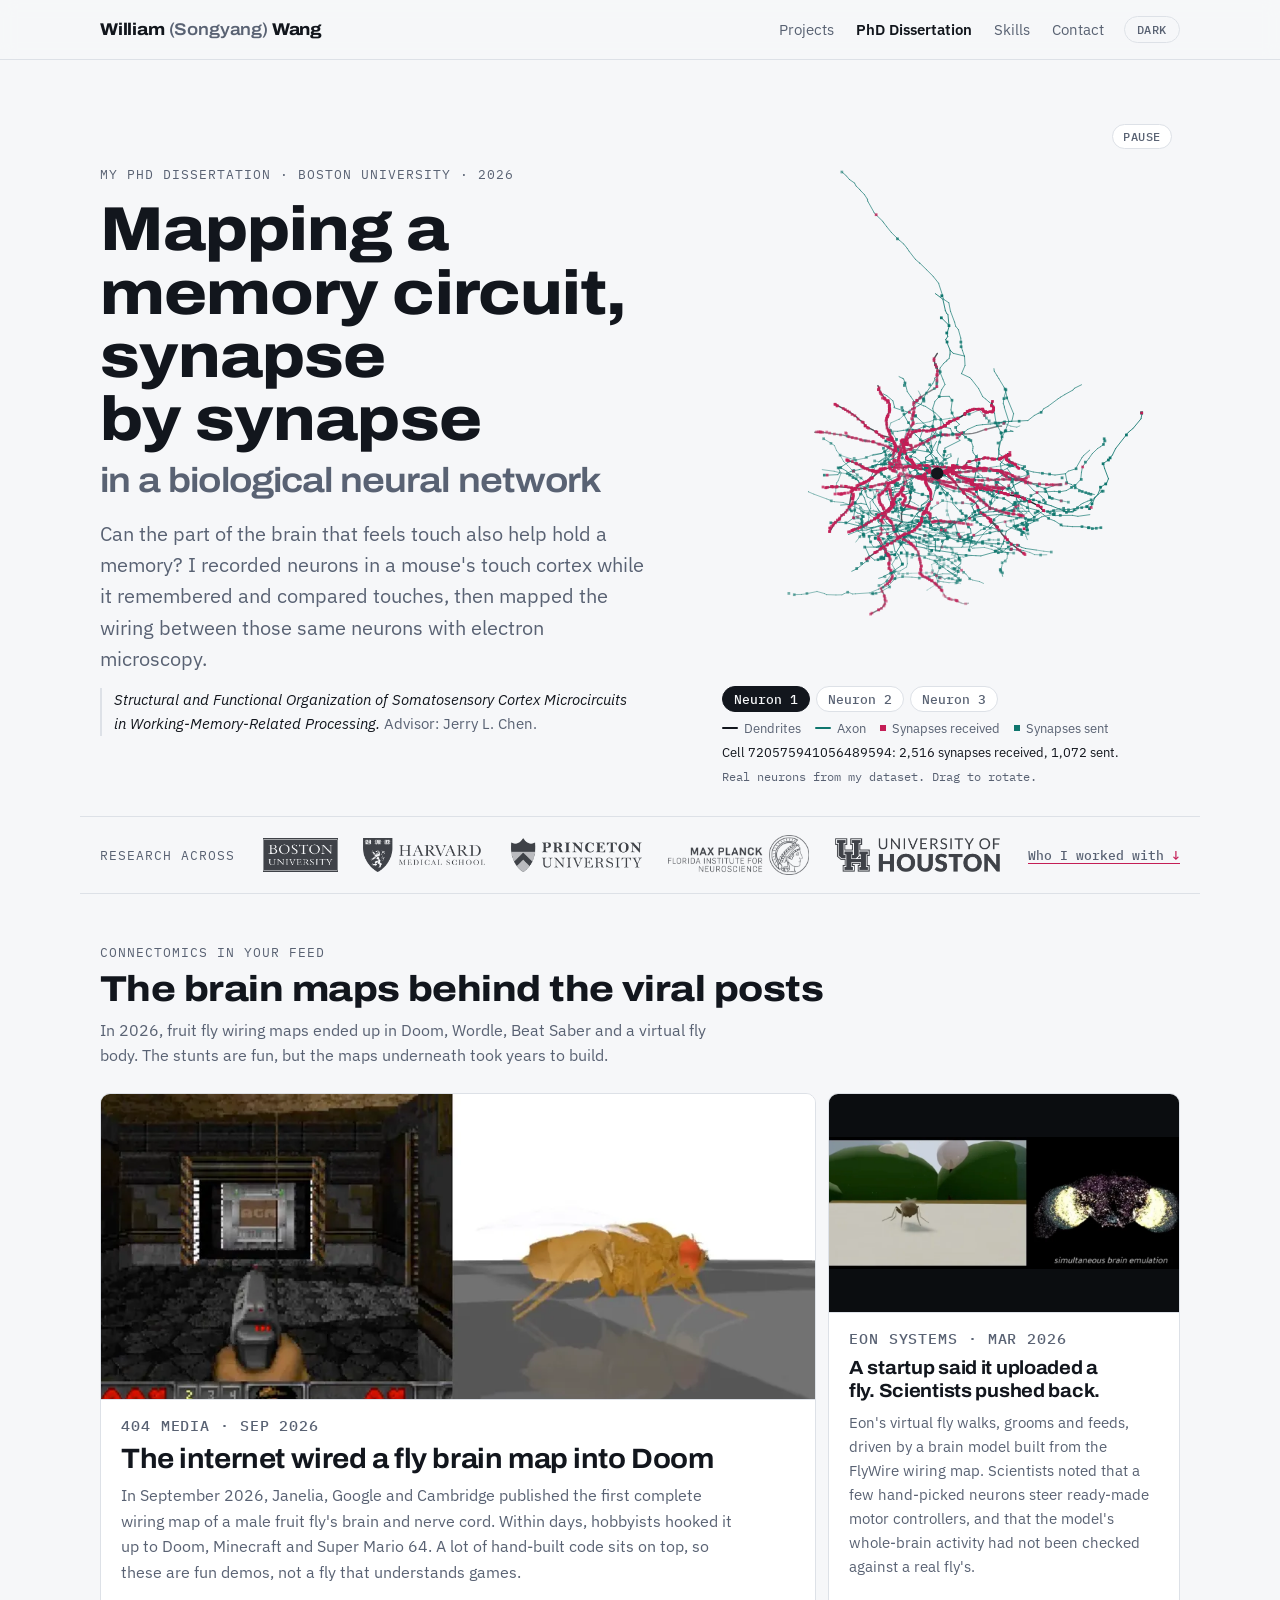
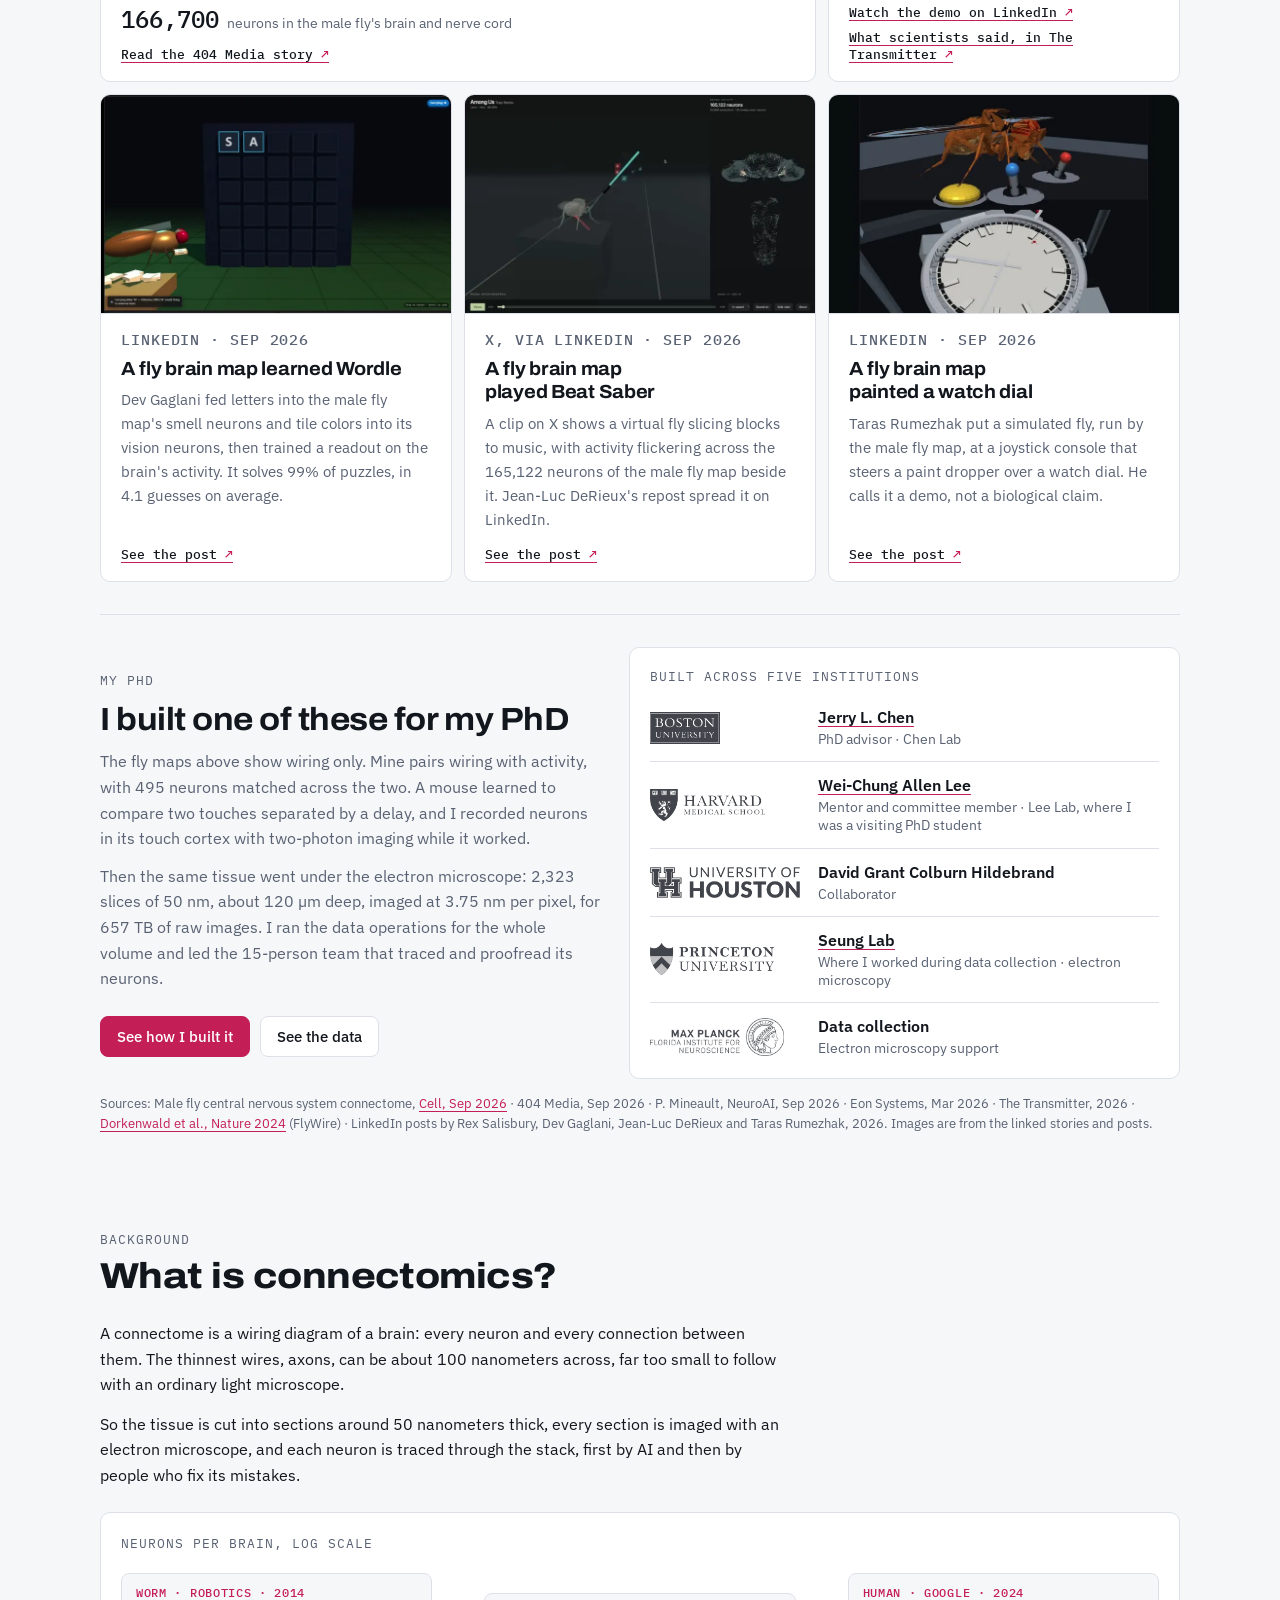
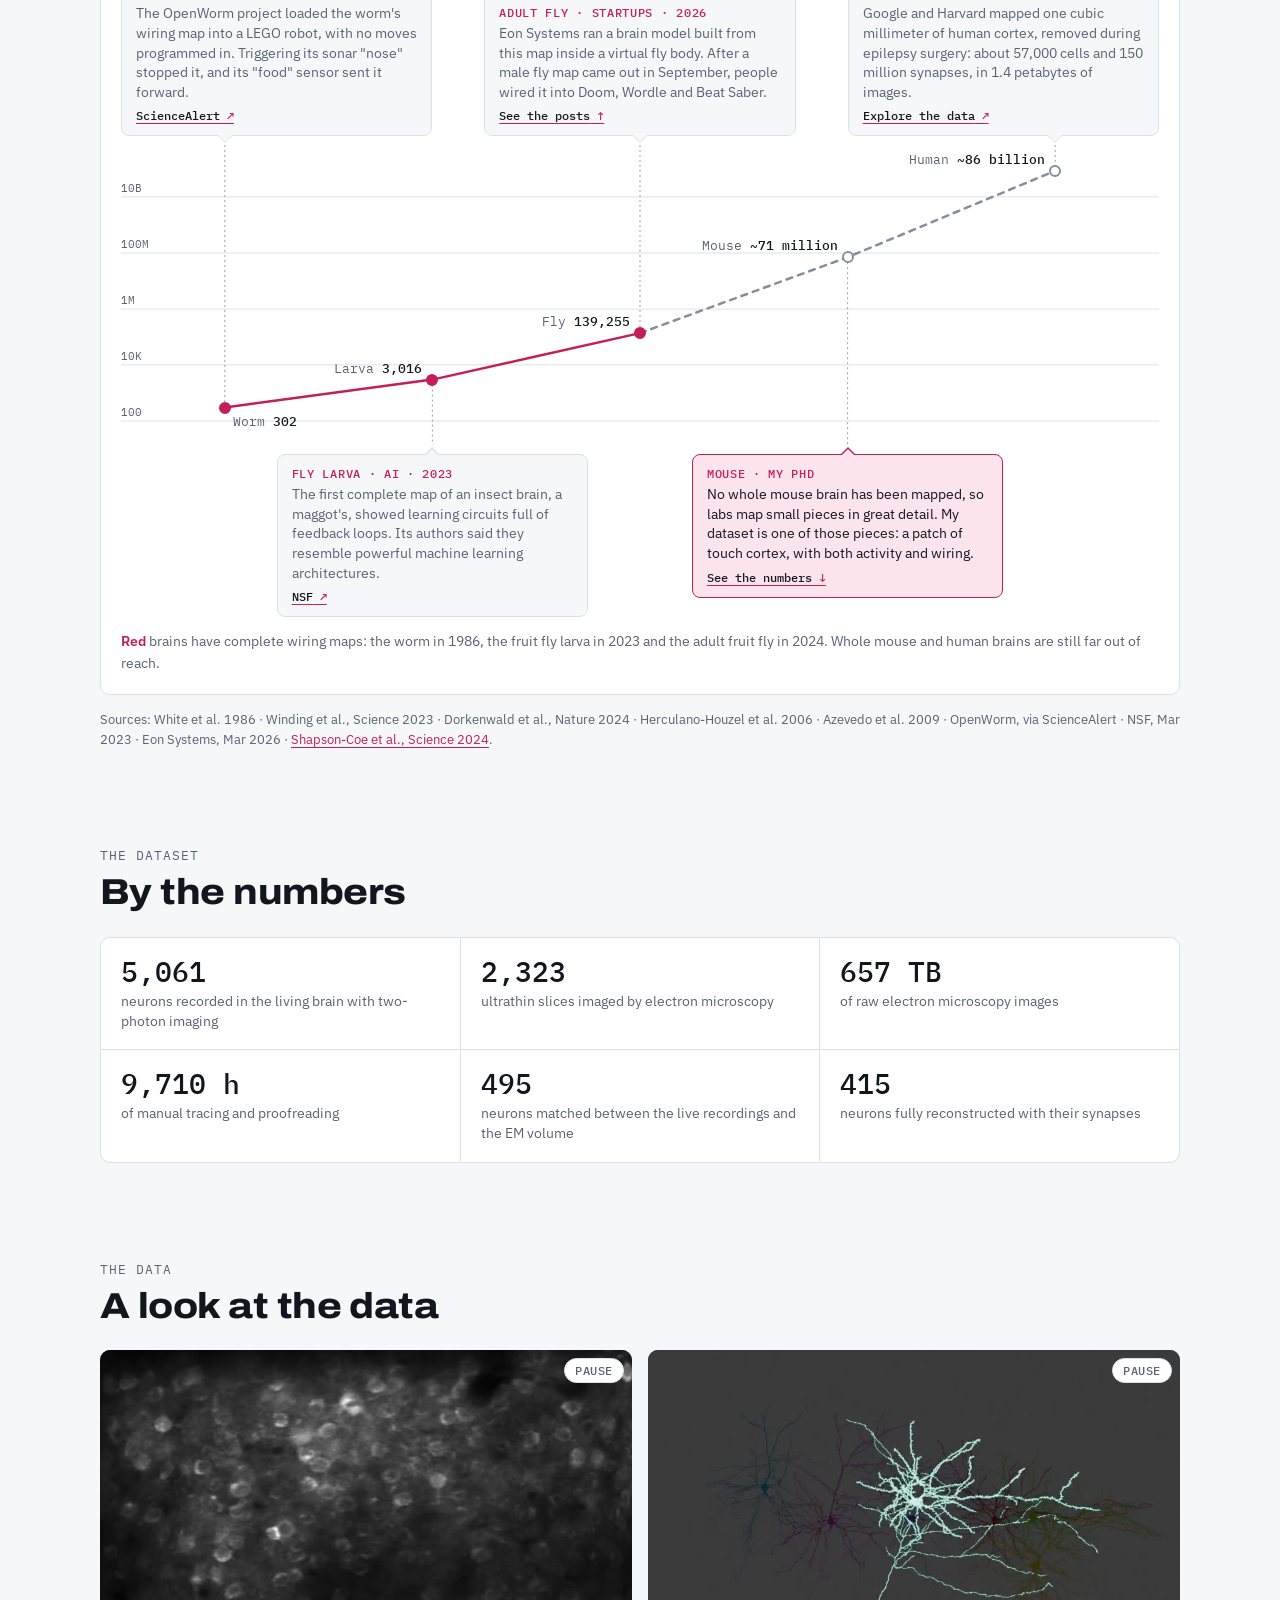
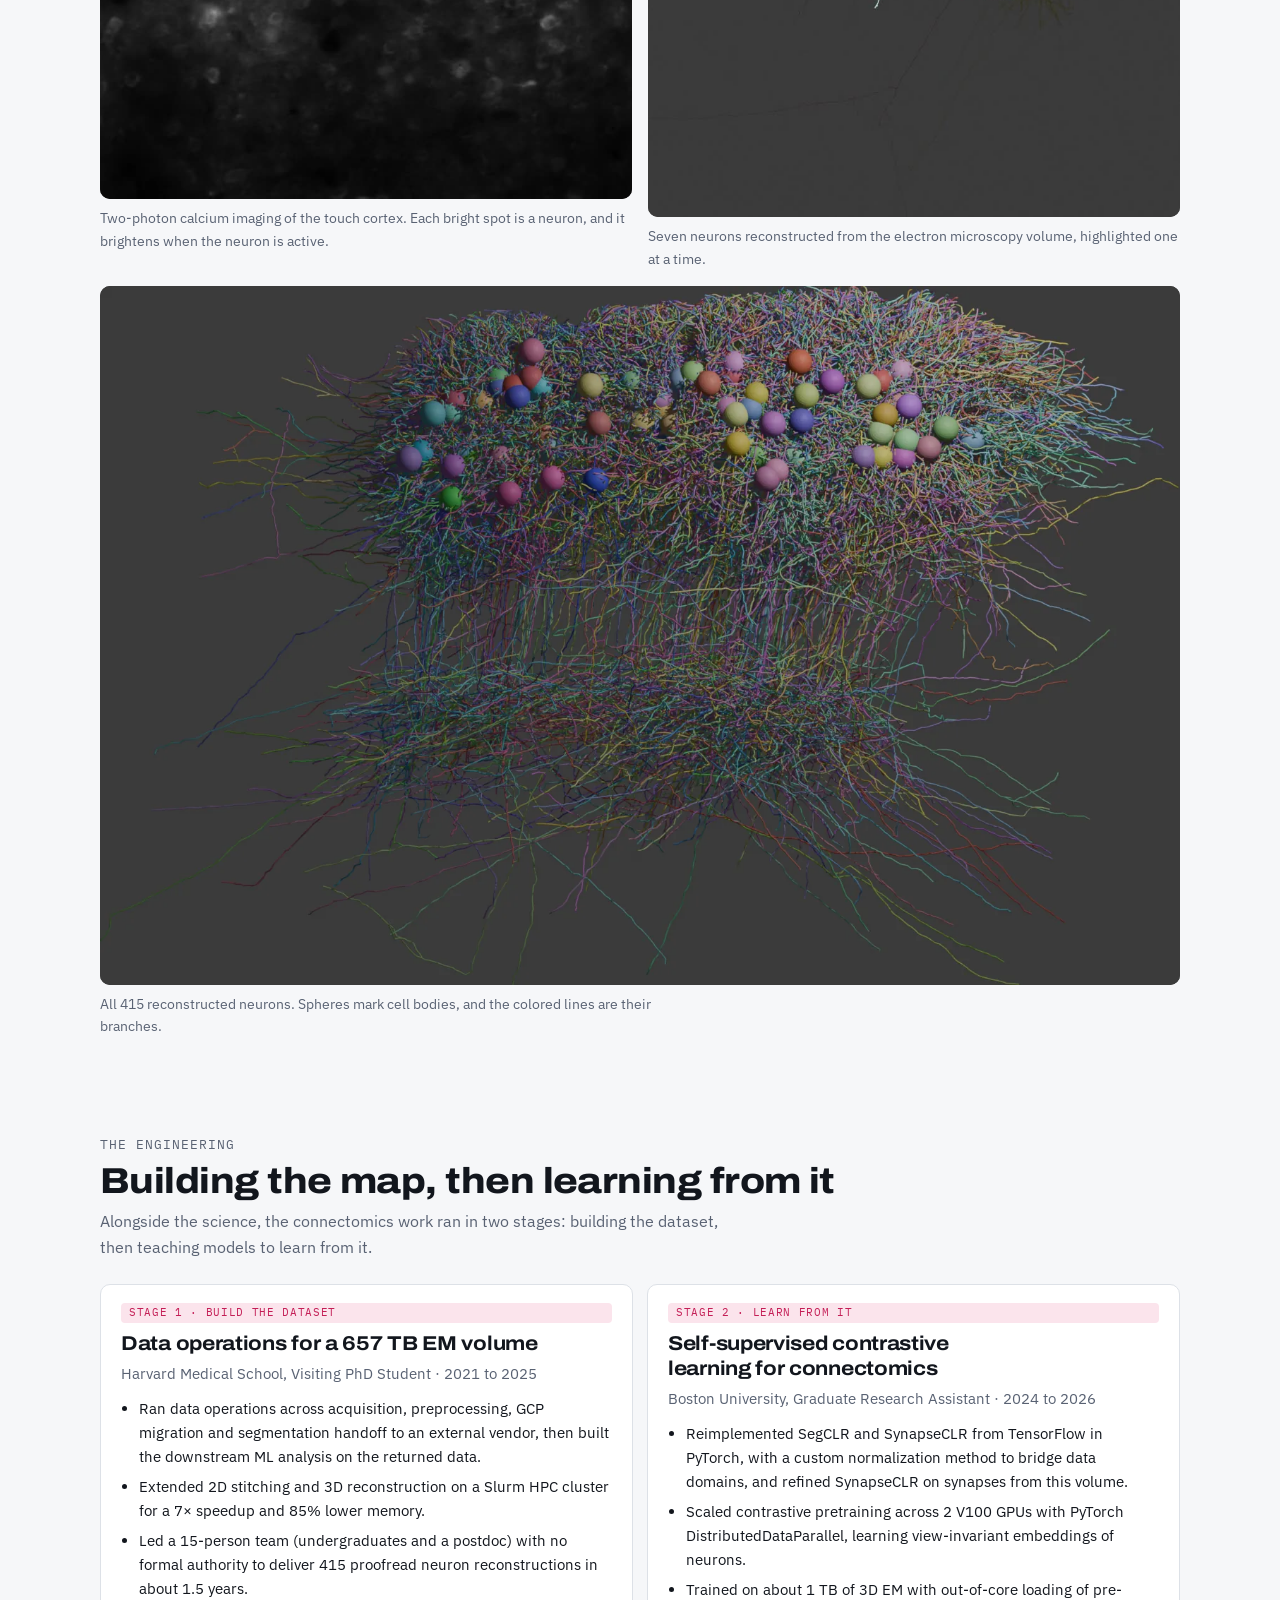
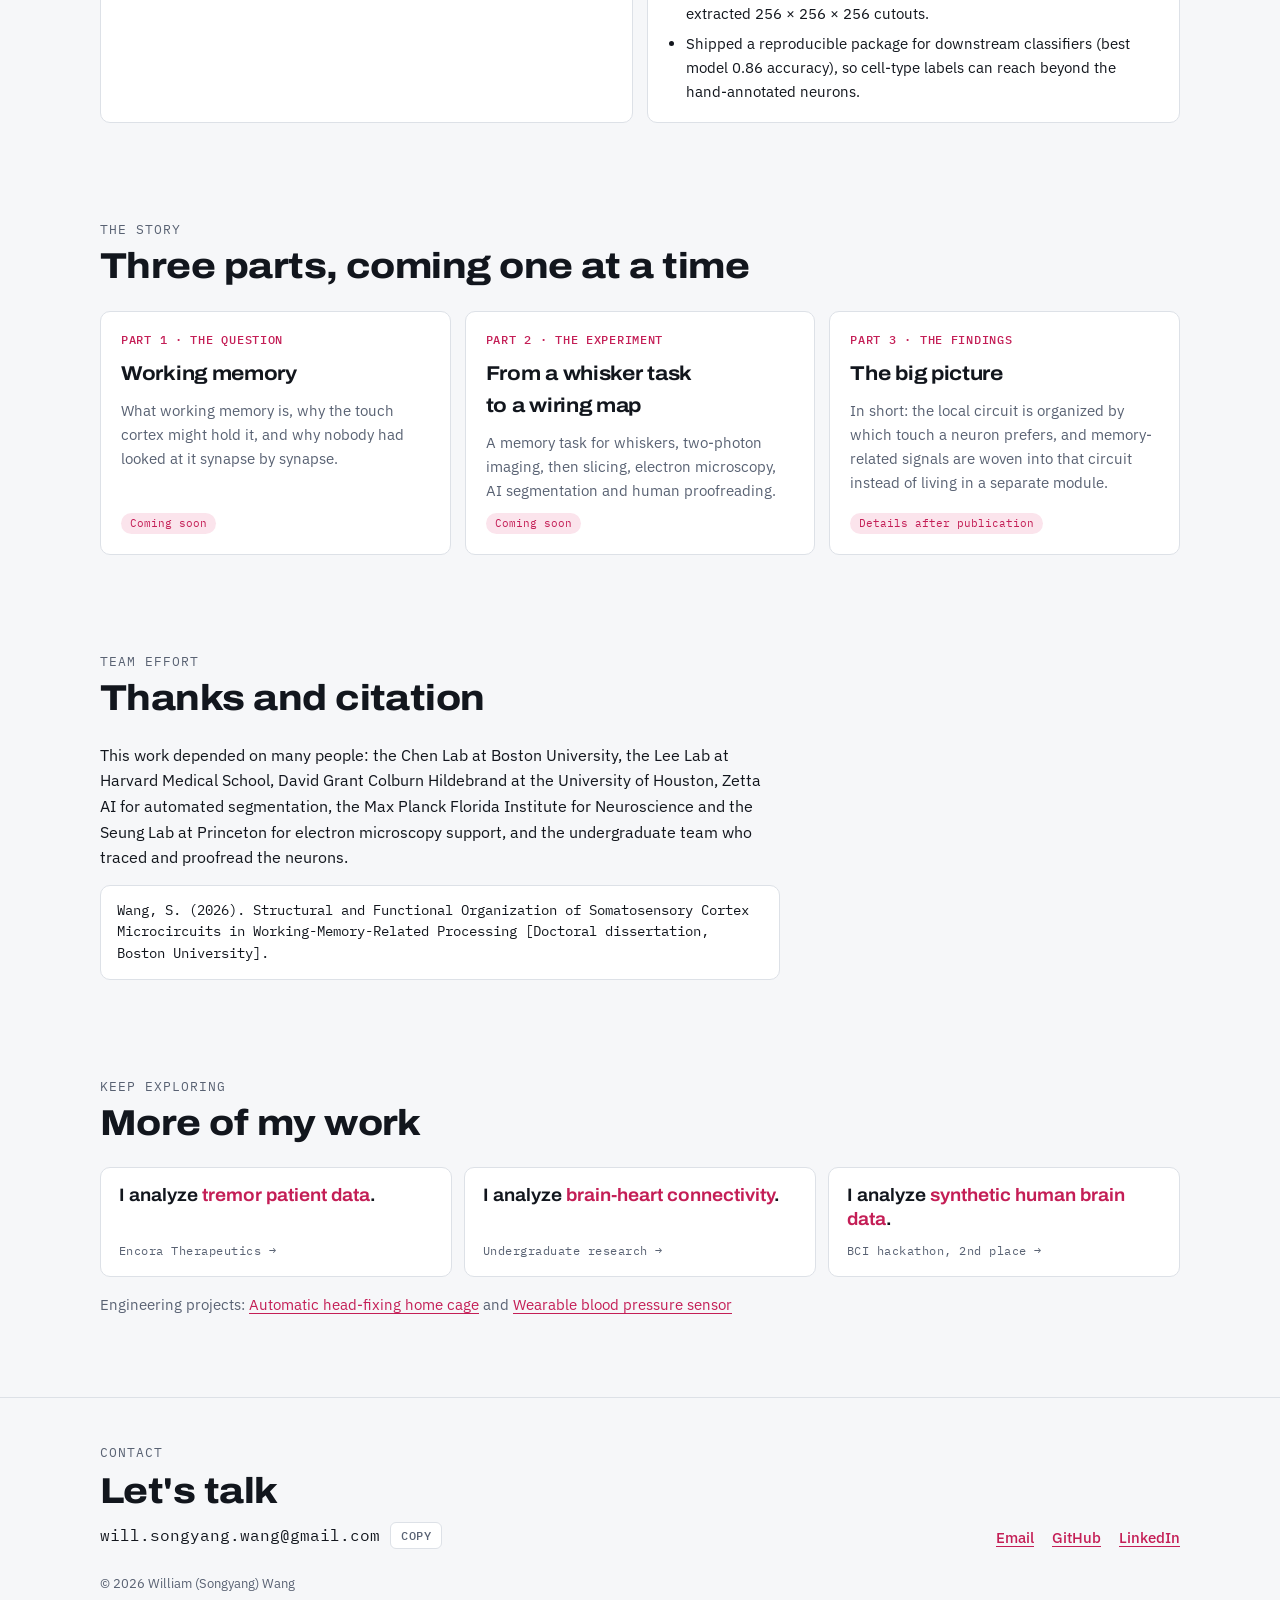
==== commit 9165e079: "Annotate the neurons-per-brain plot and stop stale CSS on the live site Turn the news boxes into spe" ====
--- a/dissertation/index.html
+++ b/dissertation/index.html
@@ -20,7 +20,7 @@
   <link rel="preconnect" href="https://fonts.googleapis.com">
   <link rel="preconnect" href="https://fonts.gstatic.com" crossorigin>
   <link rel="stylesheet" href="https://fonts.googleapis.com/css2?family=Archivo:wdth,wght@100..125,500..800&family=IBM+Plex+Mono:wght@400;500&family=IBM+Plex+Sans:ital,wght@0,400;0,500;0,600;1,400&display=swap">
-  <link rel="stylesheet" href="../assets/css/site.css">
+  <link rel="stylesheet" href="../assets/css/site.css?v=20261018">
   <script>try { var t = localStorage.getItem("theme"); if (t) document.documentElement.setAttribute("data-theme", t); } catch (e) {}</script>
 </head>
 <body>
@@ -43,7 +43,7 @@
     <section class="hero inner" aria-labelledby="page-title">
       <div class="hero-text">
         <p class="eyebrow">My PhD dissertation · Boston University · 2026</p>
-        <h1 id="page-title">Mapping a memory circuit, synapse by synapse</h1>
+        <h1 id="page-title">Mapping a memory circuit, synapse by synapse <span class="h1-sub">in a biological neural network</span></h1>
         <p class="pitch">Can the part of the brain that feels touch also help hold a memory? I recorded neurons in a mouse's touch cortex while it remembered and compared touches, then mapped the wiring between those same neurons with electron microscopy.</p>
         <p class="official"><em>Structural and Functional Organization of Somatosensory Cortex Microcircuits in Working-Memory-Related Processing.</em> Advisor: Jerry L. Chen.</p>
       </div>
@@ -170,7 +170,7 @@
             </li>
             <li>
               <span class="inst inst-princeton" role="img" aria-label="Princeton University"></span>
-              <p><b>Data collection</b><span>Electron microscopy support</span></p>
+              <p><a href="https://seunglab.org/" target="_blank" rel="noopener">Seung Lab</a><span>Where I worked during data collection · electron microscopy</span></p>
             </li>
             <li>
               <span class="inst inst-mpfi" role="img" aria-label="Max Planck Florida Institute for Neuroscience"></span>
@@ -194,85 +194,69 @@
 
       <figure class="growth" aria-labelledby="growth-title">
         <p class="eyebrow" id="growth-title">Neurons per brain, log scale</p>
-        <div class="growth-plot" role="img" aria-label="Line plot of neurons per brain on a log scale. Worm: 302, mapped. Fruit fly larva: 3,016, mapped. Adult fruit fly: 139,255, mapped. Mouse: about 71 million, not mapped. Human: about 86 billion, not mapped.">
-          <svg viewBox="0 0 100 100" preserveAspectRatio="none" aria-hidden="true">
-            <line class="g-grid" x1="0" x2="100" y1="92" y2="92"/>
-            <line class="g-grid" x1="0" x2="100" y1="73.3" y2="73.3"/>
-            <line class="g-grid" x1="0" x2="100" y1="54.7" y2="54.7"/>
-            <line class="g-grid" x1="0" x2="100" y1="36" y2="36"/>
-            <line class="g-grid" x1="0" x2="100" y1="17.3" y2="17.3"/>
-            <line class="g-drop" x1="10" x2="10" y1="87.5" y2="100"/>
-            <line class="g-drop" x1="30" x2="30" y1="78.2" y2="100"/>
-            <line class="g-drop" x1="50" x2="50" y1="62.7" y2="100"/>
-            <line class="g-drop" x1="70" x2="70" y1="37.4" y2="100"/>
-            <line class="g-drop" x1="90" x2="90" y1="8.6" y2="100"/>
-            <polyline class="g-line g-todo" points="50,62.7 70,37.4 90,8.6"/>
-            <polyline class="g-line g-done" points="10,87.5 30,78.2 50,62.7"/>
-          </svg>
-          <span class="g-tick" style="top:92%">100</span>
-          <span class="g-tick" style="top:73.3%">10K</span>
-          <span class="g-tick" style="top:54.7%">1M</span>
-          <span class="g-tick" style="top:36%">100M</span>
-          <span class="g-tick" style="top:17.3%">10B</span>
-          <span class="g-pt done" style="left:10%;top:87.5%"></span>
-          <span class="g-pt done" style="left:30%;top:78.2%"></span>
-          <span class="g-pt done" style="left:50%;top:62.7%"></span>
-          <span class="g-pt" style="left:70%;top:37.4%"></span>
-          <span class="g-pt" style="left:90%;top:8.6%"></span>
-          <span class="g-val right" style="left:10%;top:87.5%"><span class="g-sp">Worm </span>302</span>
-          <span class="g-val" style="left:30%;top:78.2%"><span class="g-sp">Larva </span>3,016</span>
-          <span class="g-val" style="left:50%;top:62.7%"><span class="g-sp">Fly </span>139,255</span>
-          <span class="g-val" style="left:70%;top:37.4%"><span class="g-sp">Mouse </span>~71 million</span>
-          <span class="g-val" style="left:90%;top:8.6%"><span class="g-sp">Human </span>~86 billion</span>
+        <div class="growth-chart">
+          <div class="growth-plot" role="img" aria-label="Line plot of neurons per brain on a log scale. Worm: 302, mapped. Fruit fly larva: 3,016, mapped. Adult fruit fly: 139,255, mapped. Mouse: about 71 million, not mapped. Human: about 86 billion, not mapped.">
+            <svg viewBox="0 0 100 100" preserveAspectRatio="none" aria-hidden="true">
+              <g class="g-grid" fill="none">
+                <line x1="0" x2="100" y1="92" y2="92"/>
+                <line x1="0" x2="100" y1="73.3" y2="73.3"/>
+                <line x1="0" x2="100" y1="54.7" y2="54.7"/>
+                <line x1="0" x2="100" y1="36" y2="36"/>
+                <line x1="0" x2="100" y1="17.3" y2="17.3"/>
+              </g>
+              <g class="g-lead" fill="none">
+                <line x1="10" x2="10" y1="0" y2="87.5"/>
+                <line x1="30" x2="30" y1="78.2" y2="100"/>
+                <line x1="50" x2="50" y1="0" y2="62.7"/>
+                <line x1="70" x2="70" y1="37.4" y2="100"/>
+                <line x1="90" x2="90" y1="0" y2="8.6"/>
+              </g>
+              <polyline class="g-line g-todo" fill="none" points="50,62.7 70,37.4 90,8.6"/>
+              <polyline class="g-line g-done" fill="none" points="10,87.5 30,78.2 50,62.7"/>
+            </svg>
+            <span class="g-tick" style="top:92%">100</span>
+            <span class="g-tick" style="top:73.3%">10K</span>
+            <span class="g-tick" style="top:54.7%">1M</span>
+            <span class="g-tick" style="top:36%">100M</span>
+            <span class="g-tick" style="top:17.3%">10B</span>
+            <span class="g-pt done" style="left:10%;top:87.5%"></span>
+            <span class="g-pt done" style="left:30%;top:78.2%"></span>
+            <span class="g-pt done" style="left:50%;top:62.7%"></span>
+            <span class="g-pt" style="left:70%;top:37.4%"></span>
+            <span class="g-pt" style="left:90%;top:8.6%"></span>
+            <span class="g-val below" style="left:10%;top:87.5%"><span class="g-sp">Worm</span> 302</span>
+            <span class="g-val" style="left:30%;top:78.2%"><span class="g-sp">Larva</span> 3,016</span>
+            <span class="g-val" style="left:50%;top:62.7%"><span class="g-sp">Fly</span> 139,255</span>
+            <span class="g-val" style="left:70%;top:37.4%"><span class="g-sp">Mouse</span> ~71 million</span>
+            <span class="g-val side" style="left:90%;top:8.6%"><span class="g-sp">Human</span> ~86 billion</span>
+          </div>
+          <div class="g-call up c-worm">
+            <p class="news-kicker">Worm · Robotics · 2014</p>
+            <p>The OpenWorm project loaded the worm's wiring map into a LEGO robot, with no moves programmed in. Triggering its sonar "nose" stopped it, and its "food" sensor sent it forward.</p>
+            <a class="news-link" href="https://www.sciencealert.com/scientists-put-worm-brain-in-lego-robot-openworm-connectome" target="_blank" rel="noopener">ScienceAlert</a>
+          </div>
+          <div class="g-call down c-larva">
+            <p class="news-kicker">Fly larva · AI · 2023</p>
+            <p>The first complete map of an insect brain, a maggot's, showed learning circuits full of feedback loops. Its authors said they resemble powerful machine learning architectures.</p>
+            <a class="news-link" href="https://www.nsf.gov/news/scientists-complete-first-map-insect-brain" target="_blank" rel="noopener">NSF</a>
+          </div>
+          <div class="g-call up c-fly">
+            <p class="news-kicker">Adult fly · Startups · 2026</p>
+            <p>Eon Systems ran a brain model built from this map inside a virtual fly body. After a male fly map came out in September, people wired it into Doom, Wordle and Beat Saber.</p>
+            <a class="news-link up" href="#in-the-news">See the posts</a>
+          </div>
+          <div class="g-call down c-mouse mine">
+            <p class="news-kicker">Mouse · My PhD</p>
+            <p>No whole mouse brain has been mapped, so labs map small pieces in great detail. My dataset is one of those pieces: a patch of touch cortex, with both activity and wiring.</p>
+            <a class="news-link down" href="#numbers">See the numbers</a>
+          </div>
+          <div class="g-call up c-human">
+            <p class="news-kicker">Human · Google · 2024</p>
+            <p>Google and Harvard mapped one cubic millimeter of human cortex, removed during epilepsy surgery: about 57,000 cells and 150 million synapses, in 1.4 petabytes of images.</p>
+            <a class="news-link" href="https://h01-release.storage.googleapis.com/landing.html" target="_blank" rel="noopener">Explore the data</a>
+          </div>
         </div>
-        <ol class="growth-cols">
-          <li>
-            <h3>Worm</h3>
-            <p class="g-meta">Mapped 1986</p>
-            <div class="g-news">
-              <p class="news-kicker">Robotics · 2014</p>
-              <p>The OpenWorm project loaded the worm's wiring map into a LEGO robot, with no moves programmed in. Triggering its sonar "nose" stopped it, and its "food" sensor sent it forward.</p>
-              <a class="news-link" href="https://www.sciencealert.com/scientists-put-worm-brain-in-lego-robot-openworm-connectome" target="_blank" rel="noopener">ScienceAlert</a>
-            </div>
-          </li>
-          <li>
-            <h3>Fruit fly larva</h3>
-            <p class="g-meta">Mapped 2023</p>
-            <div class="g-news">
-              <p class="news-kicker">AI · 2023</p>
-              <p>The first complete map of an insect brain, a maggot's, showed learning circuits full of feedback loops. Its authors said they resemble powerful machine learning architectures.</p>
-              <a class="news-link" href="https://www.nsf.gov/news/scientists-complete-first-map-insect-brain" target="_blank" rel="noopener">NSF</a>
-            </div>
-          </li>
-          <li>
-            <h3>Adult fruit fly</h3>
-            <p class="g-meta">Mapped 2024</p>
-            <div class="g-news">
-              <p class="news-kicker">Startups · 2026</p>
-              <p>Eon Systems ran a brain model built from this map inside a virtual fly body. After a male fly map came out in September, people wired it into Doom, Wordle and Beat Saber.</p>
-              <a class="news-link up" href="#in-the-news">See the posts</a>
-            </div>
-          </li>
-          <li class="mine">
-            <h3>Mouse</h3>
-            <p class="g-meta">Not mapped</p>
-            <div class="g-news">
-              <p class="news-kicker">My PhD</p>
-              <p>No whole mouse brain has been mapped, so labs map small pieces in great detail. My dataset is one of those pieces: a patch of touch cortex, with both activity and wiring.</p>
-              <a class="news-link down" href="#numbers">See the numbers</a>
-            </div>
-          </li>
-          <li>
-            <h3>Human</h3>
-            <p class="g-meta">Not mapped</p>
-            <div class="g-news">
-              <p class="news-kicker">Google · 2024</p>
-              <p>Google and Harvard mapped one cubic millimeter of human cortex, removed during epilepsy surgery: about 57,000 cells and 150 million synapses, in 1.4 petabytes of images.</p>
-              <a class="news-link" href="https://h01-release.storage.googleapis.com/landing.html" target="_blank" rel="noopener">Explore the data</a>
-            </div>
-          </li>
-        </ol>
-        <p class="ladder-note"><b>Red</b> brains have complete wiring maps. Whole mouse and human brains are still far out of reach.</p>
+        <p class="ladder-note"><b>Red</b> brains have complete wiring maps: the worm in 1986, the fruit fly larva in 2023 and the adult fruit fly in 2024. Whole mouse and human brains are still far out of reach.</p>
       </figure>
 
       <p class="sources">Sources: White et al. 1986 · Winding et al., Science 2023 · Dorkenwald et al., Nature 2024 · Herculano-Houzel et al. 2006 · Azevedo et al. 2009 · OpenWorm, via ScienceAlert · NSF, Mar 2023 · Eon Systems, Mar 2026 · <a href="https://www.science.org/doi/10.1126/science.adk4858" target="_blank" rel="noopener">Shapson-Coe et al., Science 2024</a>.</p>
@@ -431,8 +415,8 @@
     </div>
   </footer>
 
-  <script src="../assets/js/site.js"></script>
-  <script src="../assets/data/neurons.js"></script>
-  <script src="../assets/js/neuron.js"></script>
+  <script src="../assets/js/site.js?v=20261018"></script>
+  <script src="../assets/data/neurons.js?v=20261018"></script>
+  <script src="../assets/js/neuron.js?v=20261018"></script>
 </body>
 </html>
--- a/assets/css/site.css
+++ b/assets/css/site.css
@@ -1,5 +1,6 @@
 /* Layout: left-aligned hero (portrait and four "I analyze" links on the home page, a live neuron on the
-   dissertation page), a single-column project timeline on a year rail, project pages, skills and contact. One accent: the red of the RCaMP calcium indicator used in the dissertation. Light by default. */
+   dissertation page), a single-column project timeline on a year rail, project pages, skills and contact. One accent: the red of the RCaMP calcium indicator used in the dissertation. Light by default.
+   GitHub Pages caches this file for 10 minutes: when it changes, bump the ?v= on every page's link to it. */
 :root {
   --bg: #f6f7f9;
   --surface: #ffffff;
@@ -66,6 +67,7 @@
 h1, h2, h3, h4 { font-family: var(--f-display); font-stretch: 112%; letter-spacing: -0.015em; text-wrap: balance; margin: 0; }
 h1 { font-size: clamp(38px, 6.2vw, 62px); line-height: 1.02; font-weight: 800; }
 h1 .paren { color: var(--muted); font-weight: 650; }
+h1 .h1-sub { display: block; margin-top: 0.3em; color: var(--muted); font-weight: 650; font-size: 0.56em; line-height: 1.1; }
 h2 { font-size: clamp(26px, 3.6vw, 36px); font-weight: 780; line-height: 1.1; }
 p { margin: 0; }
 
@@ -274,43 +276,56 @@
 .ladder-note { font-size: 13.5px; color: var(--muted); }
 .ladder-note b { color: var(--accent); font-weight: 600; }
 
-/* neurons per brain: the SVG stretches to the box and draws only lines; dots and labels are HTML so text never scales.
-   The five columns under the plot line up with the five points (x = 10%, 30% ... 90%). */
+/* neurons per brain: the SVG stretches to the plot and draws only lines; dots and labels are HTML so text never scales.
+   Points sit at x = 10%, 30% ... 90%. On a 20-column grid each callout spans 30% around its point, above or below
+   the plot, and its tail plus a leader line in the SVG point at the dot. Small screens stack the callouts. */
 .growth { margin: 24px 0 0; background: var(--surface); border: 1px solid var(--line); border-radius: var(--radius); padding: 20px; display: flex; flex-direction: column; gap: 14px; }
-.growth-plot { position: relative; aspect-ratio: 1000 / 330; margin-top: 6px; }
+.growth-chart { display: grid; grid-template-columns: repeat(20, minmax(0, 1fr)); margin-top: 6px; }
+.growth-plot { grid-area: 2 / 1 / 3 / -1; position: relative; height: clamp(240px, 27vw, 300px); }
 .growth-plot svg { position: absolute; inset: 0; width: 100%; height: 100%; overflow: visible; }
-.g-grid { stroke: var(--line); stroke-width: 1; vector-effect: non-scaling-stroke; }
-.g-drop { stroke: var(--line); stroke-width: 1; stroke-dasharray: 3 4; vector-effect: non-scaling-stroke; }
+.g-grid { stroke: var(--line); stroke-width: 1; }
+.g-lead { stroke: var(--muted); stroke-opacity: 0.6; stroke-width: 1; stroke-dasharray: 2 3; }
+.g-grid line, .g-lead line { vector-effect: non-scaling-stroke; }
 .g-line { fill: none; stroke-width: 2.5; stroke-linejoin: round; stroke-linecap: round; vector-effect: non-scaling-stroke; }
 .g-done { stroke: var(--accent); }
 .g-todo { stroke: var(--bar); stroke-dasharray: 6 6; }
 .g-tick { position: absolute; left: 0; transform: translateY(-100%); padding-bottom: 2px; font: 400 11px var(--f-mono); color: var(--muted); }
-.g-pt { position: absolute; width: 12px; height: 12px; margin: -6px 0 0 -6px; border-radius: 50%; background: var(--surface); border: 2px solid var(--bar); }
+.g-pt { position: absolute; z-index: 1; width: 12px; height: 12px; margin: -6px 0 0 -6px; border-radius: 50%; background: var(--surface); border: 2px solid var(--bar); }
 .g-pt.done { background: var(--accent); border-color: var(--accent); }
 .g-val { position: absolute; transform: translate(calc(-100% - 10px), calc(-100% - 3px)); font: 500 13px var(--f-mono); white-space: nowrap; font-variant-numeric: tabular-nums; }
-.g-val.right { transform: translate(10px, calc(-100% - 3px)); }
-.g-sp { display: none; color: var(--muted); font-weight: 400; }
-.growth-cols { list-style: none; margin: 0; padding: 0; display: grid; grid-template-columns: repeat(5, minmax(0, 1fr)); gap: 12px; }
-.growth-cols li { display: flex; flex-direction: column; gap: 2px; min-width: 0; }
-.growth-cols h3 { font-size: 16px; font-stretch: 105%; text-align: center; }
-.g-meta { font: 400 12px var(--f-mono); color: var(--muted); text-align: center; }
-.g-news { flex: 1; margin-top: 8px; display: flex; flex-direction: column; gap: 6px; background: var(--bg); border: 1px solid var(--line); border-radius: 8px; padding: 12px 12px 14px; }
-.g-news p:not(.news-kicker) { font-size: 13.5px; line-height: 1.45; color: var(--muted); }
-.g-news .news-link { margin-top: auto; font-size: 12px; }
-.growth-cols .mine .g-news { border-color: var(--accent); background: var(--accent-soft); }
-.growth-cols .mine .g-news p:not(.news-kicker) { color: var(--ink); }
-@media (max-width: 900px) {
-  .growth-cols { grid-template-columns: repeat(2, minmax(0, 1fr)); }
-  .growth-cols h3, .g-meta { text-align: left; }
-  .g-drop { display: none; }
-  .g-sp { display: inline; }
-  .g-val.right { transform: translate(8px, 4px); }
+.g-val.below { transform: translate(8px, 5px); }
+.g-sp { color: var(--muted); font-weight: 400; }
+.g-call {
+  --call-bg: var(--bg); --call-line: var(--line);
+  position: relative; min-width: 0; display: flex; flex-direction: column; gap: 4px;
+  background: var(--call-bg); border: 1px solid var(--call-line); border-radius: 8px; padding: 11px 14px 12px;
+}
+.g-call p:not(.news-kicker) { font-size: 13.5px; line-height: 1.45; color: var(--muted); }
+.g-call .news-link { margin-top: 2px; font-size: 12px; }
+.g-call.mine { --call-bg: var(--accent-soft); --call-line: var(--accent); }
+.g-call.mine p:not(.news-kicker) { color: var(--ink); }
+.g-call::before, .g-call::after { content: ""; position: absolute; left: var(--tail, 50%); margin-left: -8px; border: 8px solid transparent; }
+.g-call.up { align-self: end; margin-bottom: 9px; }
+.g-call.up::before { top: 100%; border-top-color: var(--call-line); }
+.g-call.up::after { top: calc(100% - 1.5px); border-top-color: var(--call-bg); }
+.g-call.down { align-self: start; margin-top: 9px; }
+.g-call.down::before { bottom: 100%; border-bottom-color: var(--call-line); }
+.g-call.down::after { bottom: calc(100% - 1.5px); border-bottom-color: var(--call-bg); }
+.c-worm { grid-area: 1 / 1 / 2 / 7; --tail: 33.333%; }
+.c-fly { grid-area: 1 / 8 / 2 / 14; }
+.c-human { grid-area: 1 / 15 / 2 / 21; --tail: 66.667%; }
+.c-larva { grid-area: 3 / 4 / 4 / 10; }
+.c-mouse { grid-area: 3 / 12 / 4 / 18; }
+@media (max-width: 720px) {
+  .growth-chart { display: flex; flex-direction: column; gap: 10px; }
+  .growth-plot { height: auto; aspect-ratio: 4 / 3; margin-bottom: 8px; }
+  .g-call.up, .g-call.down { margin: 0; }
+  .g-call::before, .g-call::after, .g-lead { display: none; }
 }
 @media (max-width: 560px) {
   .growth { padding: 16px; }
   .growth-plot { aspect-ratio: 1 / 1; }
   .g-tick { left: auto; right: 0; }
-  .growth-cols { grid-template-columns: minmax(0, 1fr); }
   .g-val { font-size: 11.5px; }
 }
 .nums { display: grid; grid-template-columns: repeat(3, minmax(0, 1fr)); gap: 1px; background: var(--line); border: 1px solid var(--line); border-radius: var(--radius); overflow: hidden; }
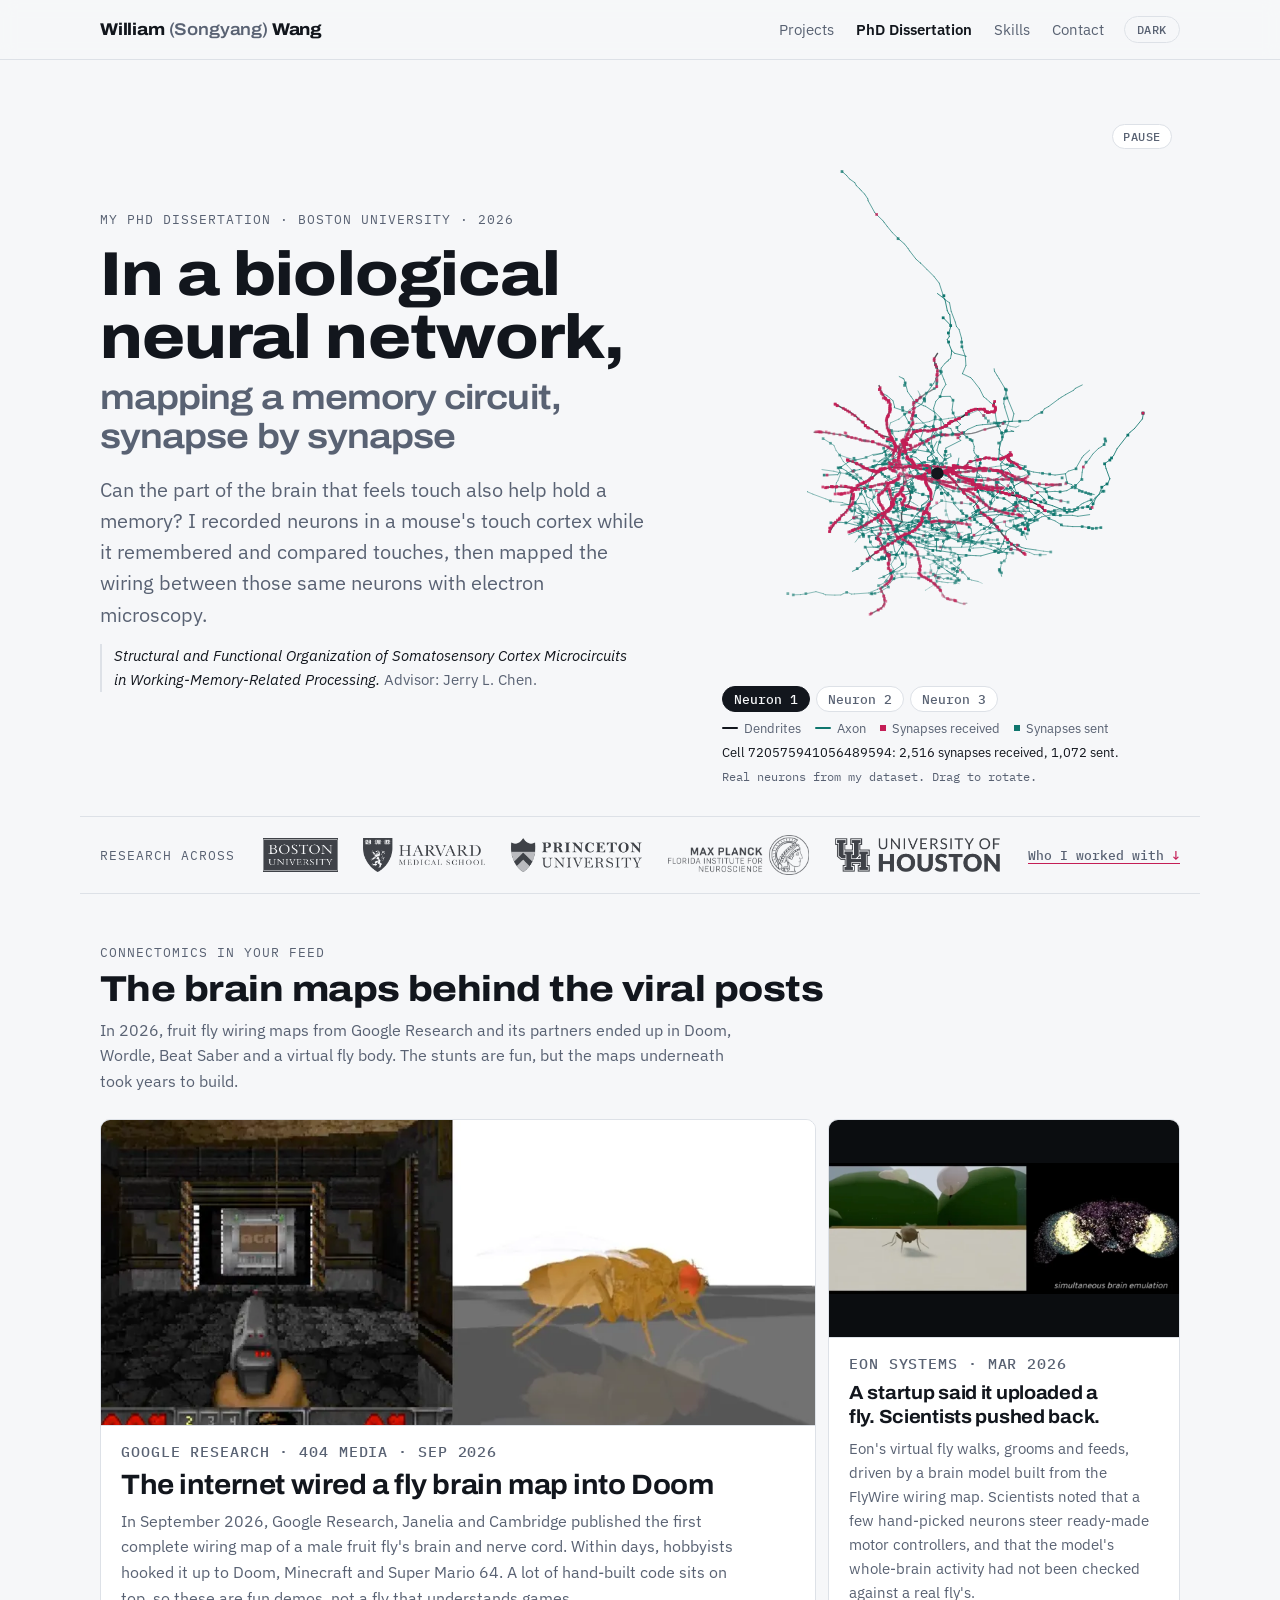
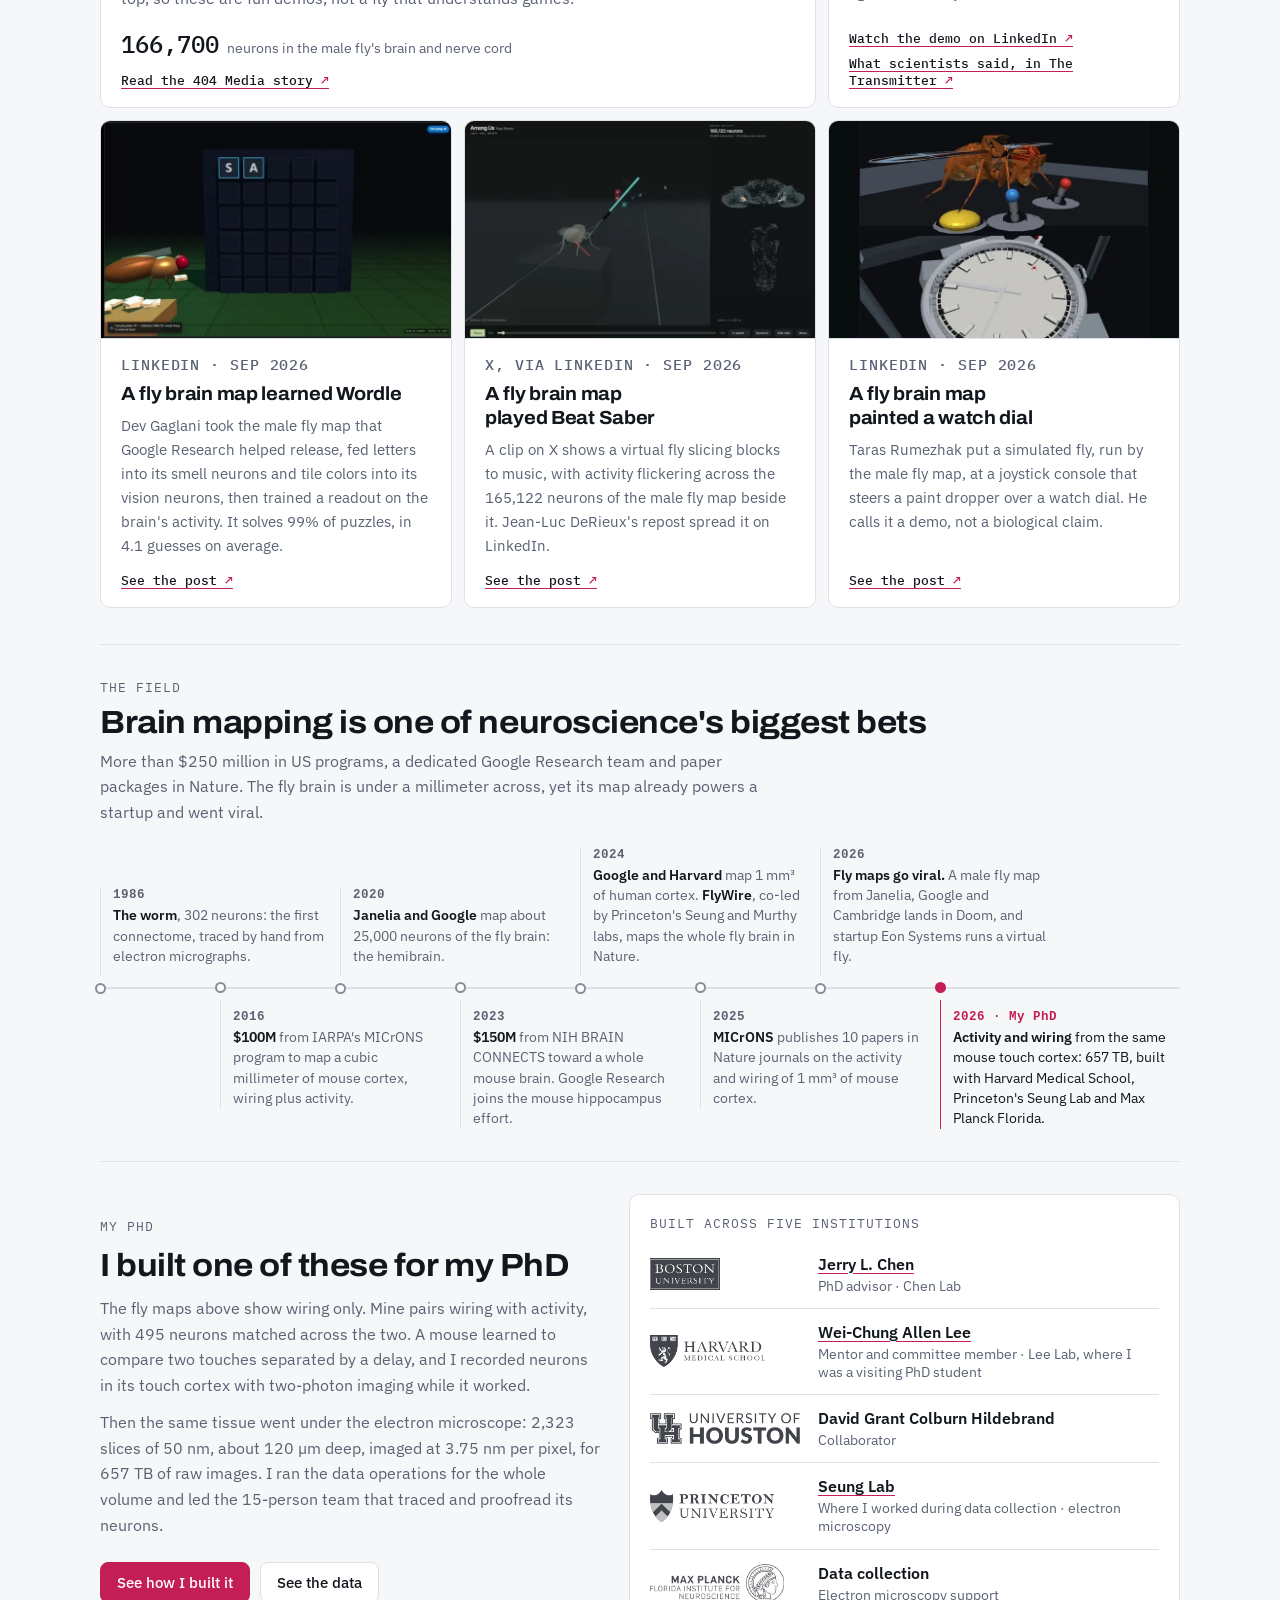
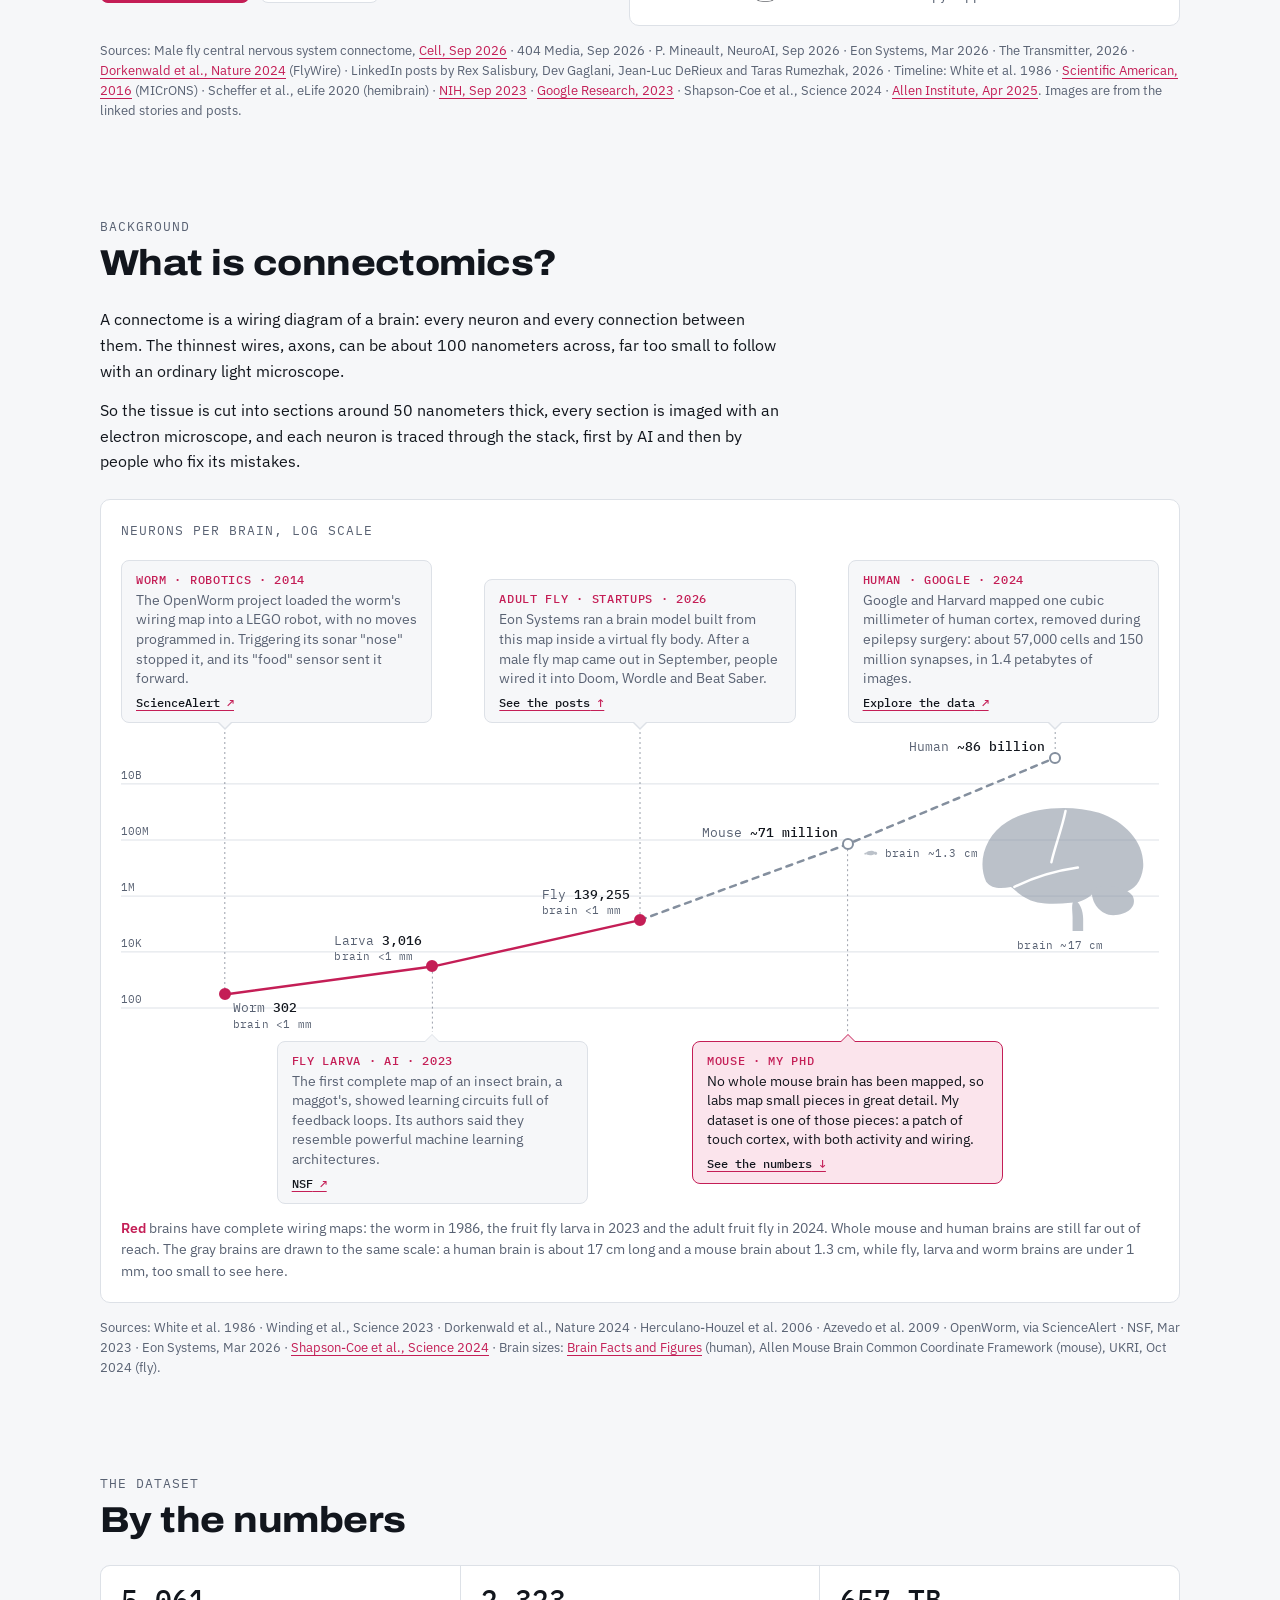
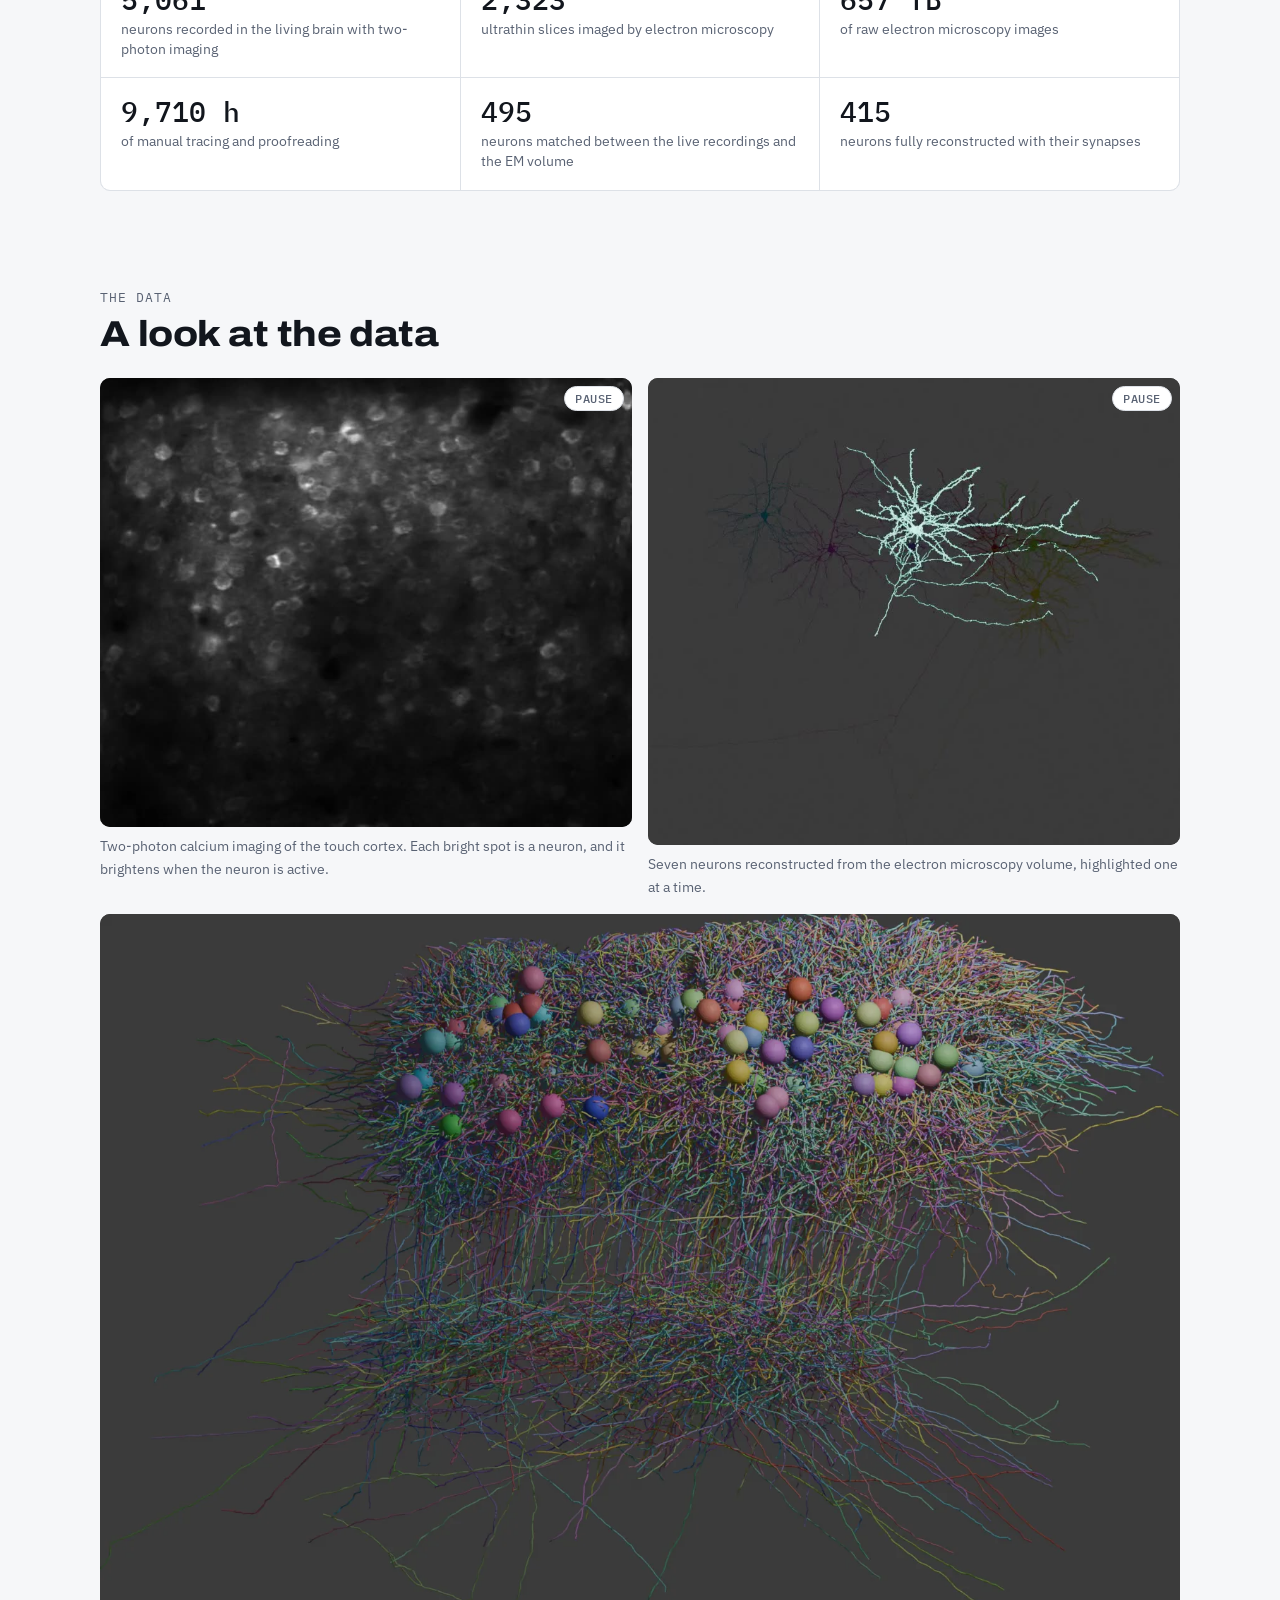
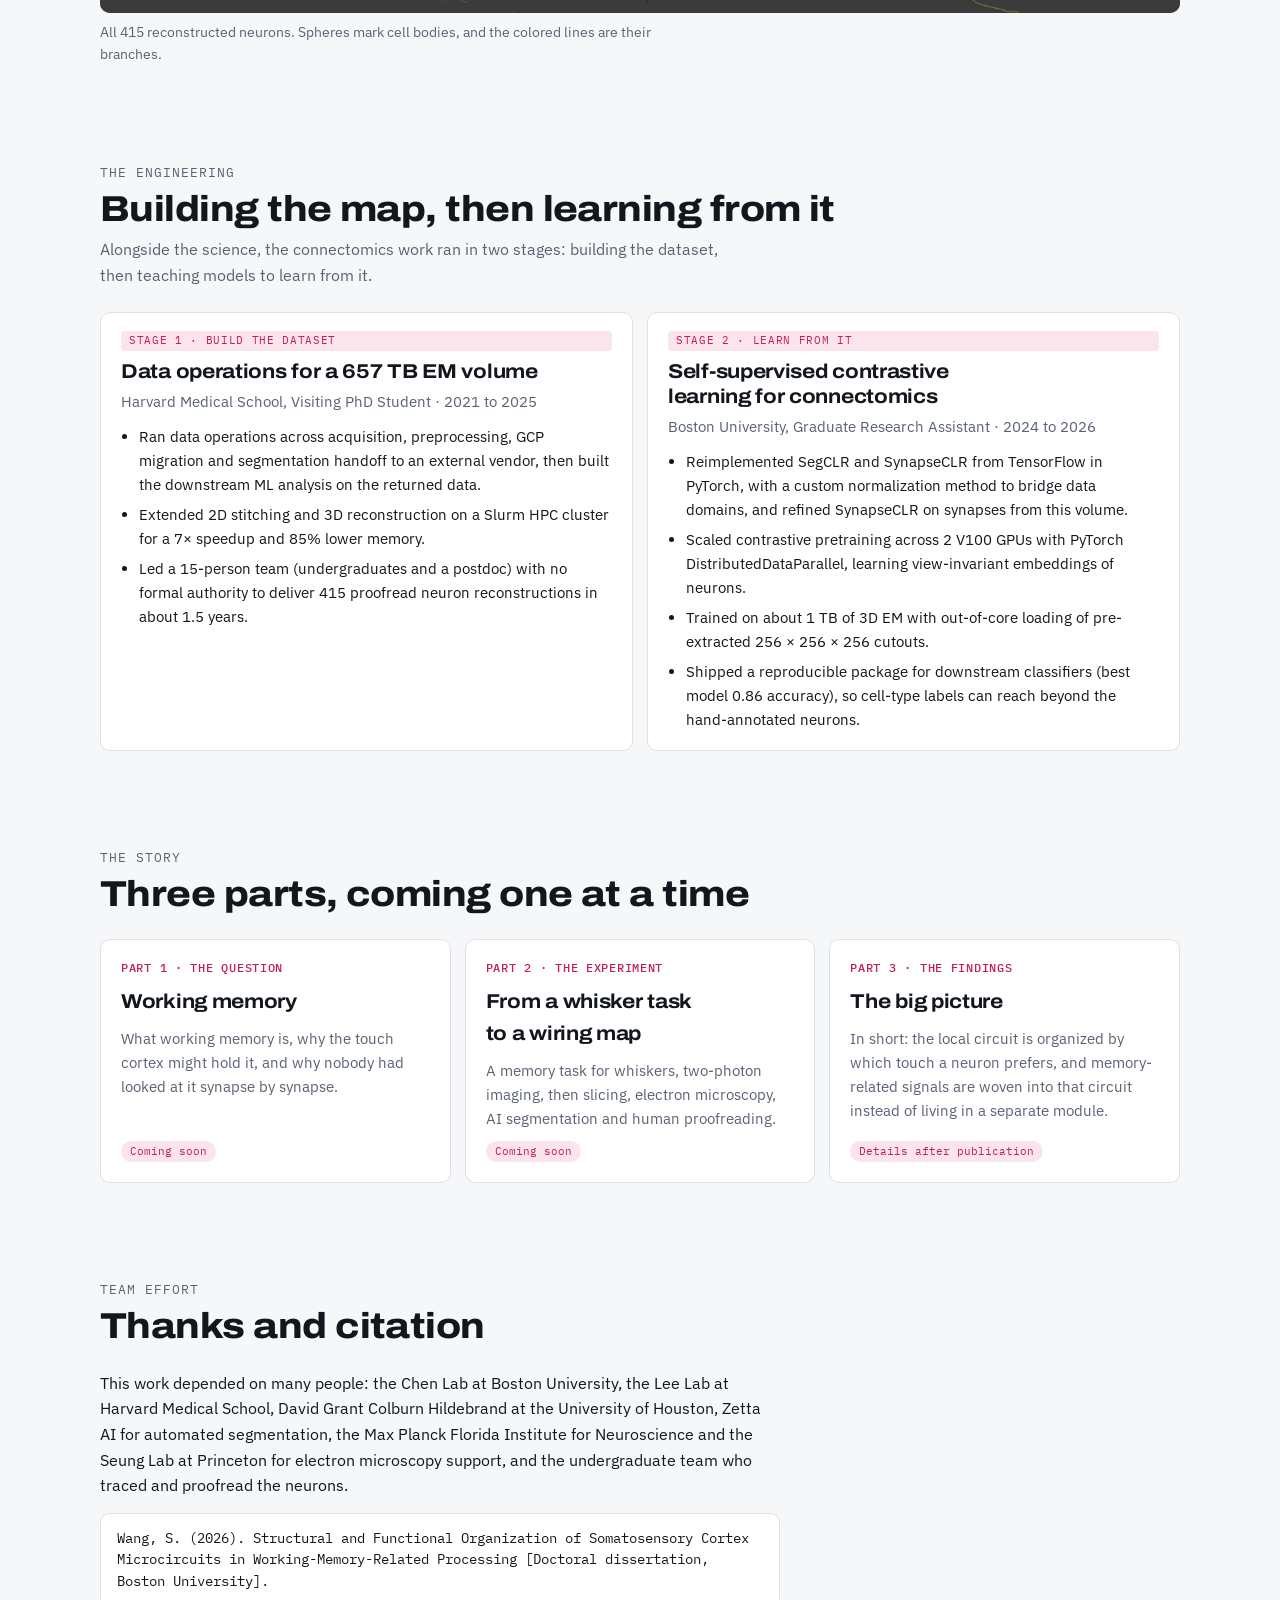
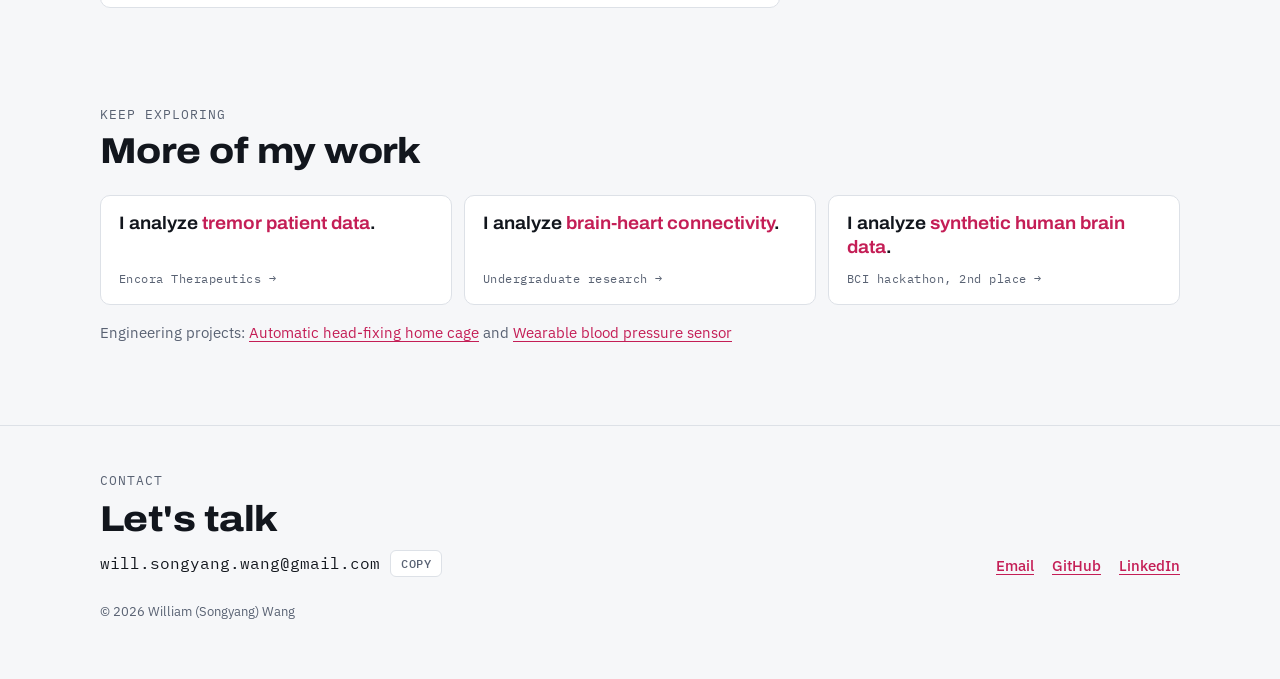
==== commit 364b0272: "Add the field timeline, to-scale brains and the head-fix video Lead the dissertation headline with "" ====
--- a/dissertation/index.html
+++ b/dissertation/index.html
@@ -13,14 +13,14 @@
   <meta name="theme-color" content="#0c0f14" media="(prefers-color-scheme: dark)">
   <meta property="og:type" content="article">
   <meta property="og:site_name" content="William (Songyang) Wang">
-  <meta property="og:title" content="Mapping a memory circuit, synapse by synapse">
+  <meta property="og:title" content="In a biological neural network, mapping a memory circuit, synapse by synapse">
   <meta property="og:description" content="My PhD dissertation: recording neurons in a behaving mouse, then mapping the wiring between those same neurons with electron microscopy.">
   <meta property="og:url" content="https://songyang-w.github.io/dissertation/">
   <meta name="twitter:card" content="summary">
   <link rel="preconnect" href="https://fonts.googleapis.com">
   <link rel="preconnect" href="https://fonts.gstatic.com" crossorigin>
   <link rel="stylesheet" href="https://fonts.googleapis.com/css2?family=Archivo:wdth,wght@100..125,500..800&family=IBM+Plex+Mono:wght@400;500&family=IBM+Plex+Sans:ital,wght@0,400;0,500;0,600;1,400&display=swap">
-  <link rel="stylesheet" href="../assets/css/site.css?v=20261018">
+  <link rel="stylesheet" href="../assets/css/site.css?v=20261018-2">
   <script>try { var t = localStorage.getItem("theme"); if (t) document.documentElement.setAttribute("data-theme", t); } catch (e) {}</script>
 </head>
 <body>
@@ -43,7 +43,7 @@
     <section class="hero inner" aria-labelledby="page-title">
       <div class="hero-text">
         <p class="eyebrow">My PhD dissertation · Boston University · 2026</p>
-        <h1 id="page-title">Mapping a memory circuit, synapse by synapse <span class="h1-sub">in a biological neural network</span></h1>
+        <h1 id="page-title">In a biological neural network, <span class="h1-sub">mapping a memory circuit, synapse by synapse</span></h1>
         <p class="pitch">Can the part of the brain that feels touch also help hold a memory? I recorded neurons in a mouse's touch cortex while it remembered and compared touches, then mapped the wiring between those same neurons with electron microscopy.</p>
         <p class="official"><em>Structural and Functional Organization of Somatosensory Cortex Microcircuits in Working-Memory-Related Processing.</em> Advisor: Jerry L. Chen.</p>
       </div>
@@ -80,15 +80,15 @@
       <div class="section-head">
         <p class="eyebrow">Connectomics in your feed</p>
         <h2 id="news-title">The brain maps behind the viral posts</h2>
-        <p>In 2026, fruit fly wiring maps ended up in Doom, Wordle, Beat Saber and a virtual fly body. The stunts are fun, but the maps underneath took years to build.</p>
+        <p>In 2026, fruit fly wiring maps from Google Research and its partners ended up in Doom, Wordle, Beat Saber and a virtual fly body. The stunts are fun, but the maps underneath took years to build.</p>
       </div>
       <div class="news">
         <article class="news-card lead">
           <img class="news-img" src="../assets/media/news/fly-doom.webp" width="960" height="540" loading="lazy" alt="Doom gameplay beside a 3D model of a fruit fly">
           <div class="news-body">
-            <p class="news-kicker">404 Media · Sep 2026</p>
+            <p class="news-kicker">Google Research · 404 Media · Sep 2026</p>
             <h3>The internet wired a fly brain map into Doom</h3>
-            <p>In September 2026, Janelia, Google and Cambridge published the first complete wiring map of a male fruit fly's brain and nerve cord. Within days, hobbyists hooked it up to Doom, Minecraft and Super Mario 64. A lot of hand-built code sits on top, so these are fun demos, not a fly that understands games.</p>
+            <p>In September 2026, Google Research, Janelia and Cambridge published the first complete wiring map of a male fruit fly's brain and nerve cord. Within days, hobbyists hooked it up to Doom, Minecraft and Super Mario 64. A lot of hand-built code sits on top, so these are fun demos, not a fly that understands games.</p>
             <div class="news-foot">
               <p class="news-stat"><b>166,700</b><span>neurons in the male fly's brain and nerve cord</span></p>
               <a class="news-link" href="https://www.404media.co/a-digital-fly-brain-has-taken-over-the-internet/" target="_blank" rel="noopener">Read the 404 Media story</a>
@@ -112,7 +112,7 @@
           <div class="news-body">
             <p class="news-kicker">LinkedIn · Sep 2026</p>
             <h3>A fly brain map learned Wordle</h3>
-            <p>Dev Gaglani fed letters into the male fly map's smell neurons and tile colors into its vision neurons, then trained a readout on the brain's activity. It solves 99% of puzzles, in 4.1 guesses on average.</p>
+            <p>Dev Gaglani took the male fly map that Google Research helped release, fed letters into its smell neurons and tile colors into its vision neurons, then trained a readout on the brain's activity. It solves 99% of puzzles, in 4.1 guesses on average.</p>
             <div class="news-foot">
               <a class="news-link" href="https://www.linkedin.com/posts/gaglanidev_neuroscience-machinelearning-connectomics-ugcPost-7504888260783935489-I7or/" target="_blank" rel="noopener">See the post</a>
             </div>
@@ -140,6 +140,24 @@
             </div>
           </div>
         </article>
+      </div>
+
+      <div class="field" aria-labelledby="field-title">
+        <div class="field-head">
+          <p class="eyebrow">The field</p>
+          <h3 id="field-title">Brain mapping is one of neuroscience's biggest bets</h3>
+          <p>More than $250 million in US programs, a dedicated Google Research team and paper packages in Nature. The fly brain is under a millimeter across, yet its map already powers a startup and went viral.</p>
+        </div>
+        <ol class="ms-line">
+          <li class="ms"><span class="ms-year">1986</span><p><b>The worm</b>, 302 neurons: the first connectome, traced by hand from electron micrographs.</p></li>
+          <li class="ms"><span class="ms-year">2016</span><p><b>$100M</b> from IARPA's MICrONS program to map a cubic millimeter of mouse cortex, wiring plus activity.</p></li>
+          <li class="ms"><span class="ms-year">2020</span><p><b>Janelia and Google</b> map about 25,000 neurons of the fly brain: the hemibrain.</p></li>
+          <li class="ms"><span class="ms-year">2023</span><p><b>$150M</b> from NIH BRAIN CONNECTS toward a whole mouse brain. Google Research joins the mouse hippocampus effort.</p></li>
+          <li class="ms"><span class="ms-year">2024</span><p><b>Google and Harvard</b> map 1 mm³ of human cortex. <b>FlyWire</b>, co-led by Princeton's Seung and Murthy labs, maps the whole fly brain in Nature.</p></li>
+          <li class="ms"><span class="ms-year">2025</span><p><b>MICrONS</b> publishes 10 papers in Nature journals on the activity and wiring of 1 mm³ of mouse cortex.</p></li>
+          <li class="ms"><span class="ms-year">2026</span><p><b>Fly maps go viral.</b> A male fly map from Janelia, Google and Cambridge lands in Doom, and startup Eon Systems runs a virtual fly.</p></li>
+          <li class="ms mine"><span class="ms-year">2026 · My PhD</span><p><b>Activity and wiring</b> from the same mouse touch cortex: 657 TB, built with Harvard Medical School, Princeton's Seung Lab and Max Planck Florida.</p></li>
+        </ol>
       </div>
 
       <div class="bridge">
@@ -179,7 +197,7 @@
           </ul>
         </figure>
       </div>
-      <p class="sources">Sources: Male fly central nervous system connectome, <a href="https://doi.org/10.1016/j.cell.2026.08.015" target="_blank" rel="noopener">Cell, Sep 2026</a> · 404 Media, Sep 2026 · P. Mineault, NeuroAI, Sep 2026 · Eon Systems, Mar 2026 · The Transmitter, 2026 · <a href="https://www.nature.com/articles/s41586-024-07558-y" target="_blank" rel="noopener">Dorkenwald et al., Nature 2024</a> (FlyWire) · LinkedIn posts by Rex Salisbury, Dev Gaglani, Jean-Luc DeRieux and Taras Rumezhak, 2026. Images are from the linked stories and posts.</p>
+      <p class="sources">Sources: Male fly central nervous system connectome, <a href="https://doi.org/10.1016/j.cell.2026.08.015" target="_blank" rel="noopener">Cell, Sep 2026</a> · 404 Media, Sep 2026 · P. Mineault, NeuroAI, Sep 2026 · Eon Systems, Mar 2026 · The Transmitter, 2026 · <a href="https://www.nature.com/articles/s41586-024-07558-y" target="_blank" rel="noopener">Dorkenwald et al., Nature 2024</a> (FlyWire) · LinkedIn posts by Rex Salisbury, Dev Gaglani, Jean-Luc DeRieux and Taras Rumezhak, 2026 · Timeline: White et al. 1986 · <a href="https://www.scientificamerican.com/article/the-u-s-government-launches-a-100-million-apollo-project-of-the-brain/" target="_blank" rel="noopener">Scientific American, 2016</a> (MICrONS) · Scheffer et al., eLife 2020 (hemibrain) · <a href="https://www.ninds.nih.gov/news-events/highlights-announcements/nih-brain-initiative-launches-projects-develop-innovative-technologies-map-brain-incredible-detail" target="_blank" rel="noopener">NIH, Sep 2023</a> · <a href="https://research.google/blog/google-research-embarks-on-effort-to-map-a-mouse-brain/" target="_blank" rel="noopener">Google Research, 2023</a> · Shapson-Coe et al., Science 2024 · <a href="https://alleninstitute.org/news/scientists-complete-largest-wiring-diagram-and-functional-map-of-the-brain-to-date" target="_blank" rel="noopener">Allen Institute, Apr 2025</a>. Images are from the linked stories and posts.</p>
     </section>
 
     <section class="band inner" id="connectomics" aria-labelledby="connectomics-title">
@@ -224,11 +242,21 @@
             <span class="g-pt done" style="left:50%;top:62.7%"></span>
             <span class="g-pt" style="left:70%;top:37.4%"></span>
             <span class="g-pt" style="left:90%;top:8.6%"></span>
-            <span class="g-val below" style="left:10%;top:87.5%"><span class="g-sp">Worm</span> 302</span>
-            <span class="g-val" style="left:30%;top:78.2%"><span class="g-sp">Larva</span> 3,016</span>
-            <span class="g-val" style="left:50%;top:62.7%"><span class="g-sp">Fly</span> 139,255</span>
+            <span class="g-val below" style="left:10%;top:87.5%"><span class="g-sp">Worm</span> 302<span class="g-bs">brain &lt;1 mm</span></span>
+            <span class="g-val g-larva" style="left:30%;top:78.2%"><span class="g-sp">Larva</span> 3,016<span class="g-bs">brain &lt;1 mm</span></span>
+            <span class="g-val" style="left:50%;top:62.7%"><span class="g-sp">Fly</span> 139,255<span class="g-bs">brain &lt;1 mm</span></span>
             <span class="g-val" style="left:70%;top:37.4%"><span class="g-sp">Mouse</span> ~71 million</span>
-            <span class="g-val side" style="left:90%;top:8.6%"><span class="g-sp">Human</span> ~86 billion</span>
+            <span class="g-val" style="left:90%;top:8.6%"><span class="g-sp">Human</span> ~86 billion</span>
+            <!-- Brains to one scale: the human outline spans ~167 mm and the mouse ~13 mm, so the mouse box is 0.081 of the human's
+                 (each outline fills ~95% and ~91% of its viewBox width). Fly, larva and worm brains are under 1 mm: less than a pixel. -->
+            <div class="g-brain g-brain-human" style="left:82%;top:24%;width:17%" aria-hidden="true">
+              <svg viewBox="0 0 100 74"><path d="M8,44 C3,33 7,18 20,10 C33,2 55,0 72,5 C87,10 98,22 97,36 C96,44 92,49 86,50 C80,51 74,49 70,49 C67,53 62,56 56,56 C46,57 36,57 30,53 C26,51 24,48 22,47 C16,48 11,48 8,44 Z"/><path d="M68,48 C74,45 86,46 91,52 C94,58 88,63 80,63 C73,63 67,56 68,48 Z"/><path d="M58,54 C61,56 63,60 63,65 L63,72 L57,72 L57,64 C57,60 56,57 58,54 Z"/><path class="g-sulcus" d="M24,47 C34,42 46,38 60,36 M53,4 C51,14 47,24 45,33"/></svg>
+              <span class="g-size">brain ~17 cm</span>
+            </div>
+            <div class="g-brain g-brain-mouse" style="left:71.6%;top:39.5%;width:1.38%" aria-hidden="true">
+              <svg viewBox="0 0 100 40"><path d="M2,26 C2,20 8,17 14,19 C18,21 18,29 14,31 C8,33 2,32 2,26 Z"/><path d="M14,20 C20,9 40,4 56,5 C68,6 75,12 76,20 C76,28 70,33 60,35 C46,37 30,37 18,32 Z"/><path d="M70,14 C80,11 90,15 92,22 C93,30 86,35 78,34 C72,33 68,27 70,14 Z"/></svg>
+              <span class="g-size">brain ~1.3 cm</span>
+            </div>
           </div>
           <div class="g-call up c-worm">
             <p class="news-kicker">Worm · Robotics · 2014</p>
@@ -256,10 +284,10 @@
             <a class="news-link" href="https://h01-release.storage.googleapis.com/landing.html" target="_blank" rel="noopener">Explore the data</a>
           </div>
         </div>
-        <p class="ladder-note"><b>Red</b> brains have complete wiring maps: the worm in 1986, the fruit fly larva in 2023 and the adult fruit fly in 2024. Whole mouse and human brains are still far out of reach.</p>
+        <p class="ladder-note"><b>Red</b> brains have complete wiring maps: the worm in 1986, the fruit fly larva in 2023 and the adult fruit fly in 2024. Whole mouse and human brains are still far out of reach. The gray brains are drawn to the same scale: a human brain is about 17 cm long and a mouse brain about 1.3 cm, while fly, larva and worm brains are under 1 mm, too small to see here.</p>
       </figure>
 
-      <p class="sources">Sources: White et al. 1986 · Winding et al., Science 2023 · Dorkenwald et al., Nature 2024 · Herculano-Houzel et al. 2006 · Azevedo et al. 2009 · OpenWorm, via ScienceAlert · NSF, Mar 2023 · Eon Systems, Mar 2026 · <a href="https://www.science.org/doi/10.1126/science.adk4858" target="_blank" rel="noopener">Shapson-Coe et al., Science 2024</a>.</p>
+      <p class="sources">Sources: White et al. 1986 · Winding et al., Science 2023 · Dorkenwald et al., Nature 2024 · Herculano-Houzel et al. 2006 · Azevedo et al. 2009 · OpenWorm, via ScienceAlert · NSF, Mar 2023 · Eon Systems, Mar 2026 · <a href="https://www.science.org/doi/10.1126/science.adk4858" target="_blank" rel="noopener">Shapson-Coe et al., Science 2024</a> · Brain sizes: <a href="https://faculty.washington.edu/chudler/facts.html" target="_blank" rel="noopener">Brain Facts and Figures</a> (human), Allen Mouse Brain Common Coordinate Framework (mouse), UKRI, Oct 2024 (fly).</p>
     </section>
 
     <section class="band inner" id="numbers" aria-labelledby="numbers-title">
@@ -415,8 +443,8 @@
     </div>
   </footer>
 
-  <script src="../assets/js/site.js?v=20261018"></script>
-  <script src="../assets/data/neurons.js?v=20261018"></script>
-  <script src="../assets/js/neuron.js?v=20261018"></script>
+  <script src="../assets/js/site.js?v=20261018-2"></script>
+  <script src="../assets/data/neurons.js?v=20261018-2"></script>
+  <script src="../assets/js/neuron.js?v=20261018-2"></script>
 </body>
 </html>
--- a/assets/css/site.css
+++ b/assets/css/site.css
@@ -282,7 +282,7 @@
 .growth { margin: 24px 0 0; background: var(--surface); border: 1px solid var(--line); border-radius: var(--radius); padding: 20px; display: flex; flex-direction: column; gap: 14px; }
 .growth-chart { display: grid; grid-template-columns: repeat(20, minmax(0, 1fr)); margin-top: 6px; }
 .growth-plot { grid-area: 2 / 1 / 3 / -1; position: relative; height: clamp(240px, 27vw, 300px); }
-.growth-plot svg { position: absolute; inset: 0; width: 100%; height: 100%; overflow: visible; }
+.growth-plot > svg { position: absolute; inset: 0; width: 100%; height: 100%; overflow: visible; }
 .g-grid { stroke: var(--line); stroke-width: 1; }
 .g-lead { stroke: var(--muted); stroke-opacity: 0.6; stroke-width: 1; stroke-dasharray: 2 3; }
 .g-grid line, .g-lead line { vector-effect: non-scaling-stroke; }
@@ -295,6 +295,14 @@
 .g-val { position: absolute; transform: translate(calc(-100% - 10px), calc(-100% - 3px)); font: 500 13px var(--f-mono); white-space: nowrap; font-variant-numeric: tabular-nums; }
 .g-val.below { transform: translate(8px, 5px); }
 .g-sp { color: var(--muted); font-weight: 400; }
+.g-bs { display: block; font: 400 10.5px var(--f-mono); color: var(--muted); letter-spacing: 0.02em; }
+.g-val.below .g-bs { margin-top: 1px; }
+.g-brain { position: absolute; }
+.g-brain svg { display: block; width: 100%; height: auto; overflow: visible; fill: var(--bar); opacity: 0.55; }
+.g-sulcus { fill: none; stroke: var(--surface); stroke-width: 1.4; stroke-linecap: round; }
+.g-size { position: absolute; font: 400 10.5px var(--f-mono); color: var(--muted); white-space: nowrap; letter-spacing: 0.02em; }
+.g-brain-human .g-size { top: 100%; left: 50%; transform: translateX(-50%); margin-top: 4px; }
+.g-brain-mouse .g-size { top: 50%; left: 100%; transform: translateY(-50%); margin-left: 6px; }
 .g-call {
   --call-bg: var(--bg); --call-line: var(--line);
   position: relative; min-width: 0; display: flex; flex-direction: column; gap: 4px;
@@ -325,8 +333,10 @@
 @media (max-width: 560px) {
   .growth { padding: 16px; }
   .growth-plot { aspect-ratio: 1 / 1; }
-  .g-tick { left: auto; right: 0; }
   .g-val { font-size: 11.5px; }
+  .g-val.g-larva { transform: translate(8px, 4px); }
+  .g-bs, .g-brain-mouse .g-size { display: none; }
+  .g-brain-human .g-size { left: auto; right: 0; transform: none; }
 }
 .nums { display: grid; grid-template-columns: repeat(3, minmax(0, 1fr)); gap: 1px; background: var(--line); border: 1px solid var(--line); border-radius: var(--radius); overflow: hidden; }
 .nums div { background: var(--surface); padding: 18px 20px; display: flex; flex-direction: column; gap: 4px; }
@@ -438,6 +448,35 @@
 .news-link.up::after { content: "\00a0↑"; }
 .news-link.down::after { content: "\00a0↓"; }
 .news-link:hover { color: var(--accent); }
+/* the field: eight milestones zig-zag above and below one rail; each spans two of nine columns, so neighbours on
+   opposite sides overlap without touching. Phones get a plain vertical list. */
+.field { margin-top: 36px; padding-top: 32px; border-top: 1px solid var(--line); display: flex; flex-direction: column; gap: 22px; }
+.field-head { display: flex; flex-direction: column; gap: 8px; }
+.field-head h3 { font-size: clamp(24px, 3vw, 32px); line-height: 1.12; font-stretch: 108%; }
+.field-head p:not(.eyebrow) { color: var(--muted); max-width: 68ch; }
+.ms-line { list-style: none; margin: 0; padding: 0; display: grid; grid-template-columns: repeat(9, minmax(0, 1fr)); grid-template-rows: auto 24px auto; }
+.ms-line::before { content: ""; grid-area: 2 / 1 / 3 / -1; align-self: center; height: 2px; background: var(--line); }
+.ms { position: relative; min-width: 0; display: flex; flex-direction: column; gap: 3px; border-left: 1px solid var(--line); padding: 0 14px 10px 12px; grid-row: 1; align-self: end; }
+.ms:nth-child(even) { grid-row: 3; align-self: start; padding: 10px 14px 0 12px; }
+.ms:nth-child(1) { grid-column: 1 / span 2; } .ms:nth-child(2) { grid-column: 2 / span 2; }
+.ms:nth-child(3) { grid-column: 3 / span 2; } .ms:nth-child(4) { grid-column: 4 / span 2; }
+.ms:nth-child(5) { grid-column: 5 / span 2; } .ms:nth-child(6) { grid-column: 6 / span 2; }
+.ms:nth-child(7) { grid-column: 7 / span 2; } .ms:nth-child(8) { grid-column: 8 / span 2; }
+.ms::after { content: ""; position: absolute; left: -6px; bottom: -18px; width: 11px; height: 11px; border-radius: 50%; background: var(--surface); border: 2px solid var(--bar); box-sizing: border-box; }
+.ms:nth-child(even)::after { bottom: auto; top: -18px; }
+.ms-year { font: 600 12.5px var(--f-mono); letter-spacing: 0.04em; color: var(--muted); }
+.ms p { font-size: 14px; line-height: 1.45; color: var(--muted); }
+.ms p b { color: var(--ink); font-weight: 600; }
+.ms.mine { border-left-color: var(--accent); }
+.ms.mine::after { background: var(--accent); border-color: var(--accent); }
+.ms.mine .ms-year { color: var(--accent); }
+.ms.mine p { color: var(--ink); }
+@media (max-width: 860px) {
+  .ms-line { display: flex; flex-direction: column; gap: 14px; border-left: 2px solid var(--line); margin-left: 5px; }
+  .ms-line::before { content: none; }
+  .ms, .ms:nth-child(even) { border-left: 0; padding: 0 0 0 18px; }
+  .ms::after, .ms:nth-child(even)::after { left: -6.5px; top: 4px; bottom: auto; }
+}
 .bridge { display: grid; grid-template-columns: minmax(0, 1fr) minmax(0, 1.1fr); gap: 28px; align-items: center; margin-top: 32px; padding-top: 32px; border-top: 1px solid var(--line); }
 .bridge-text { display: flex; flex-direction: column; gap: 12px; min-width: 0; }
 .bridge-text h3 { font-size: clamp(24px, 3vw, 32px); line-height: 1.12; font-stretch: 108%; }
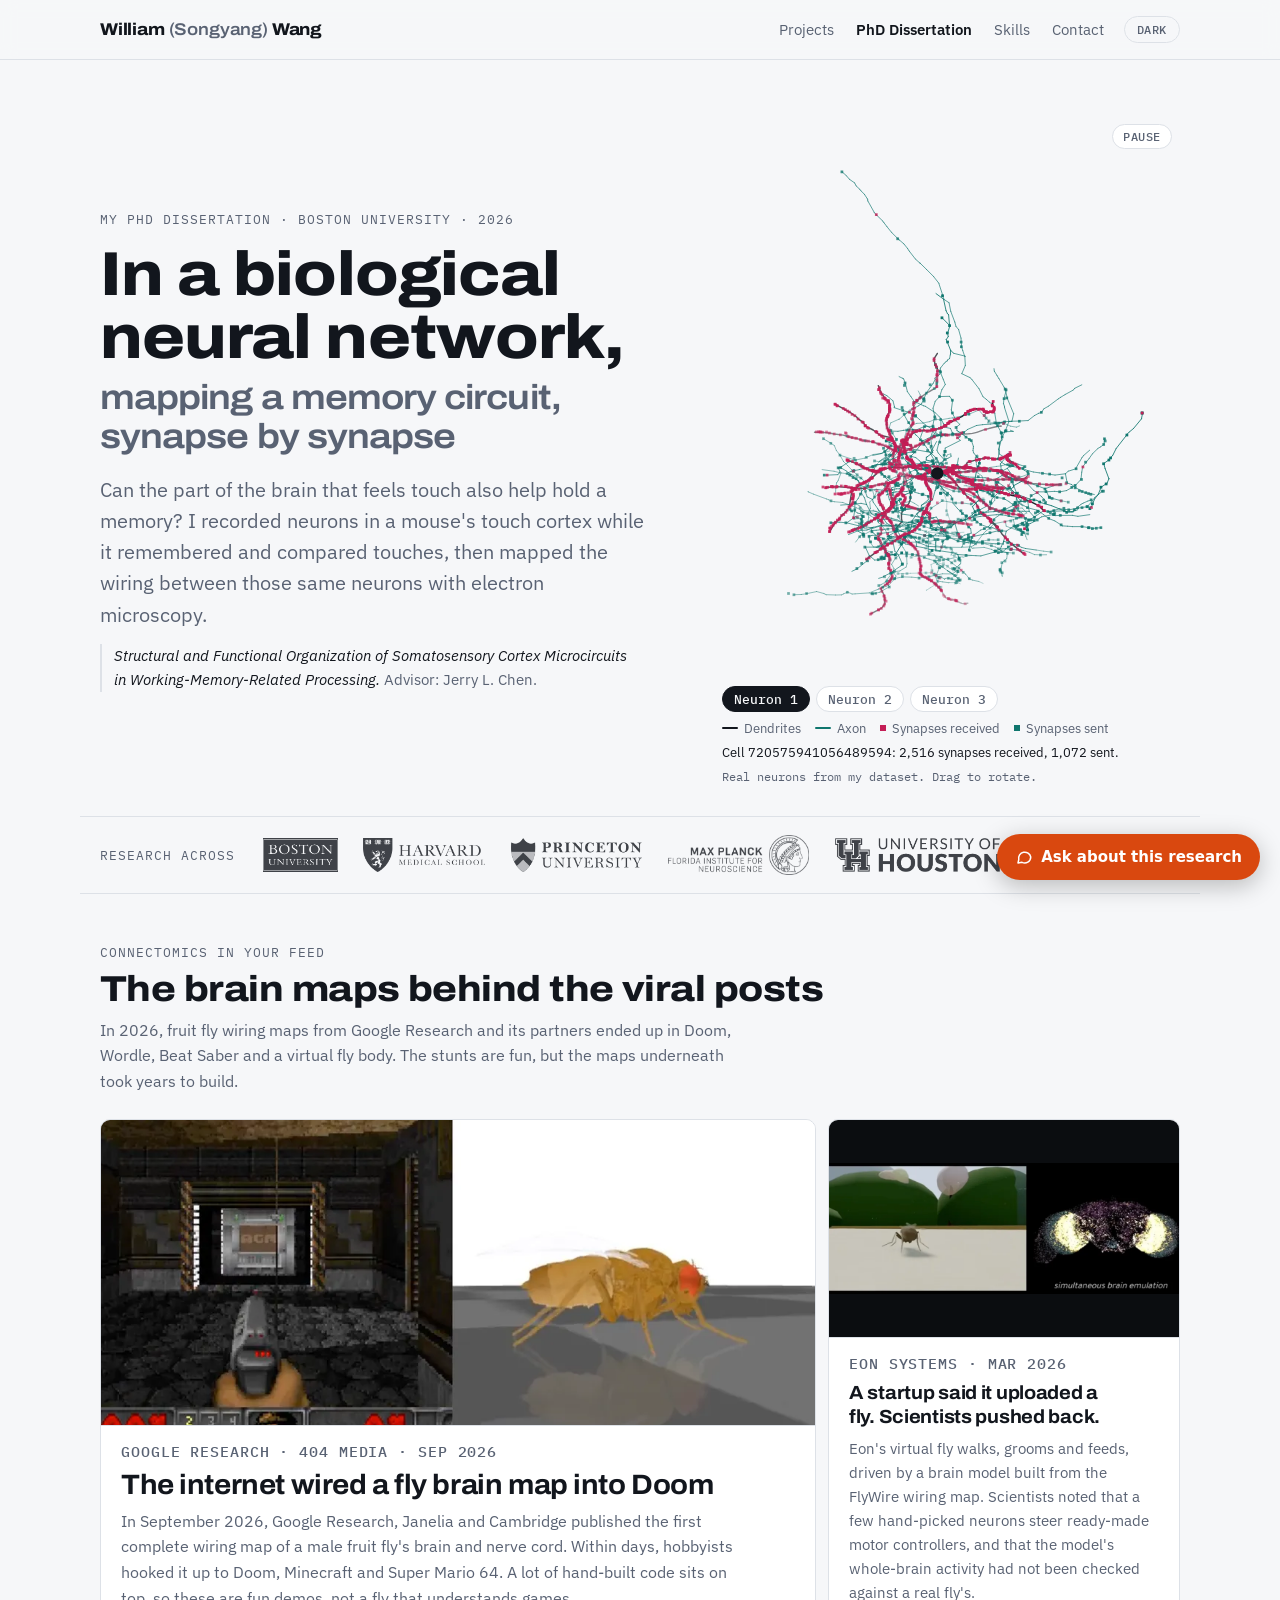
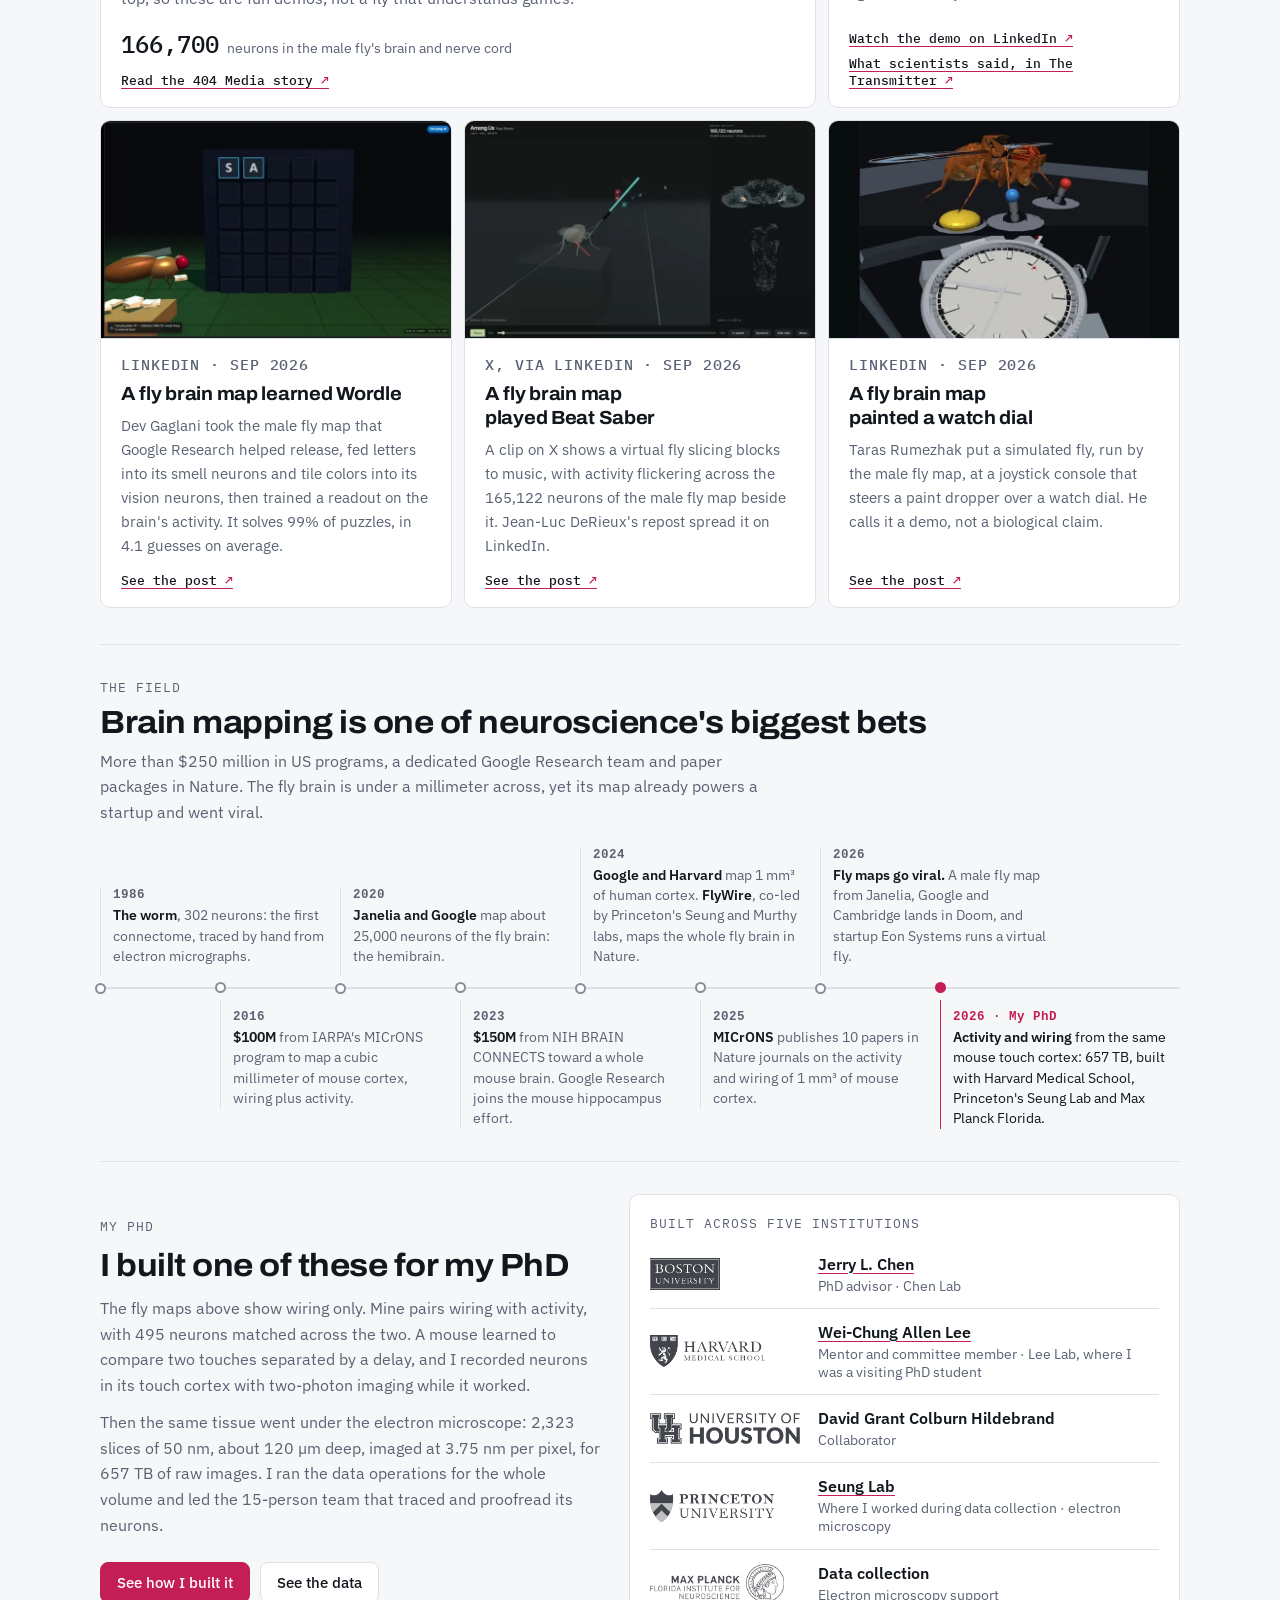
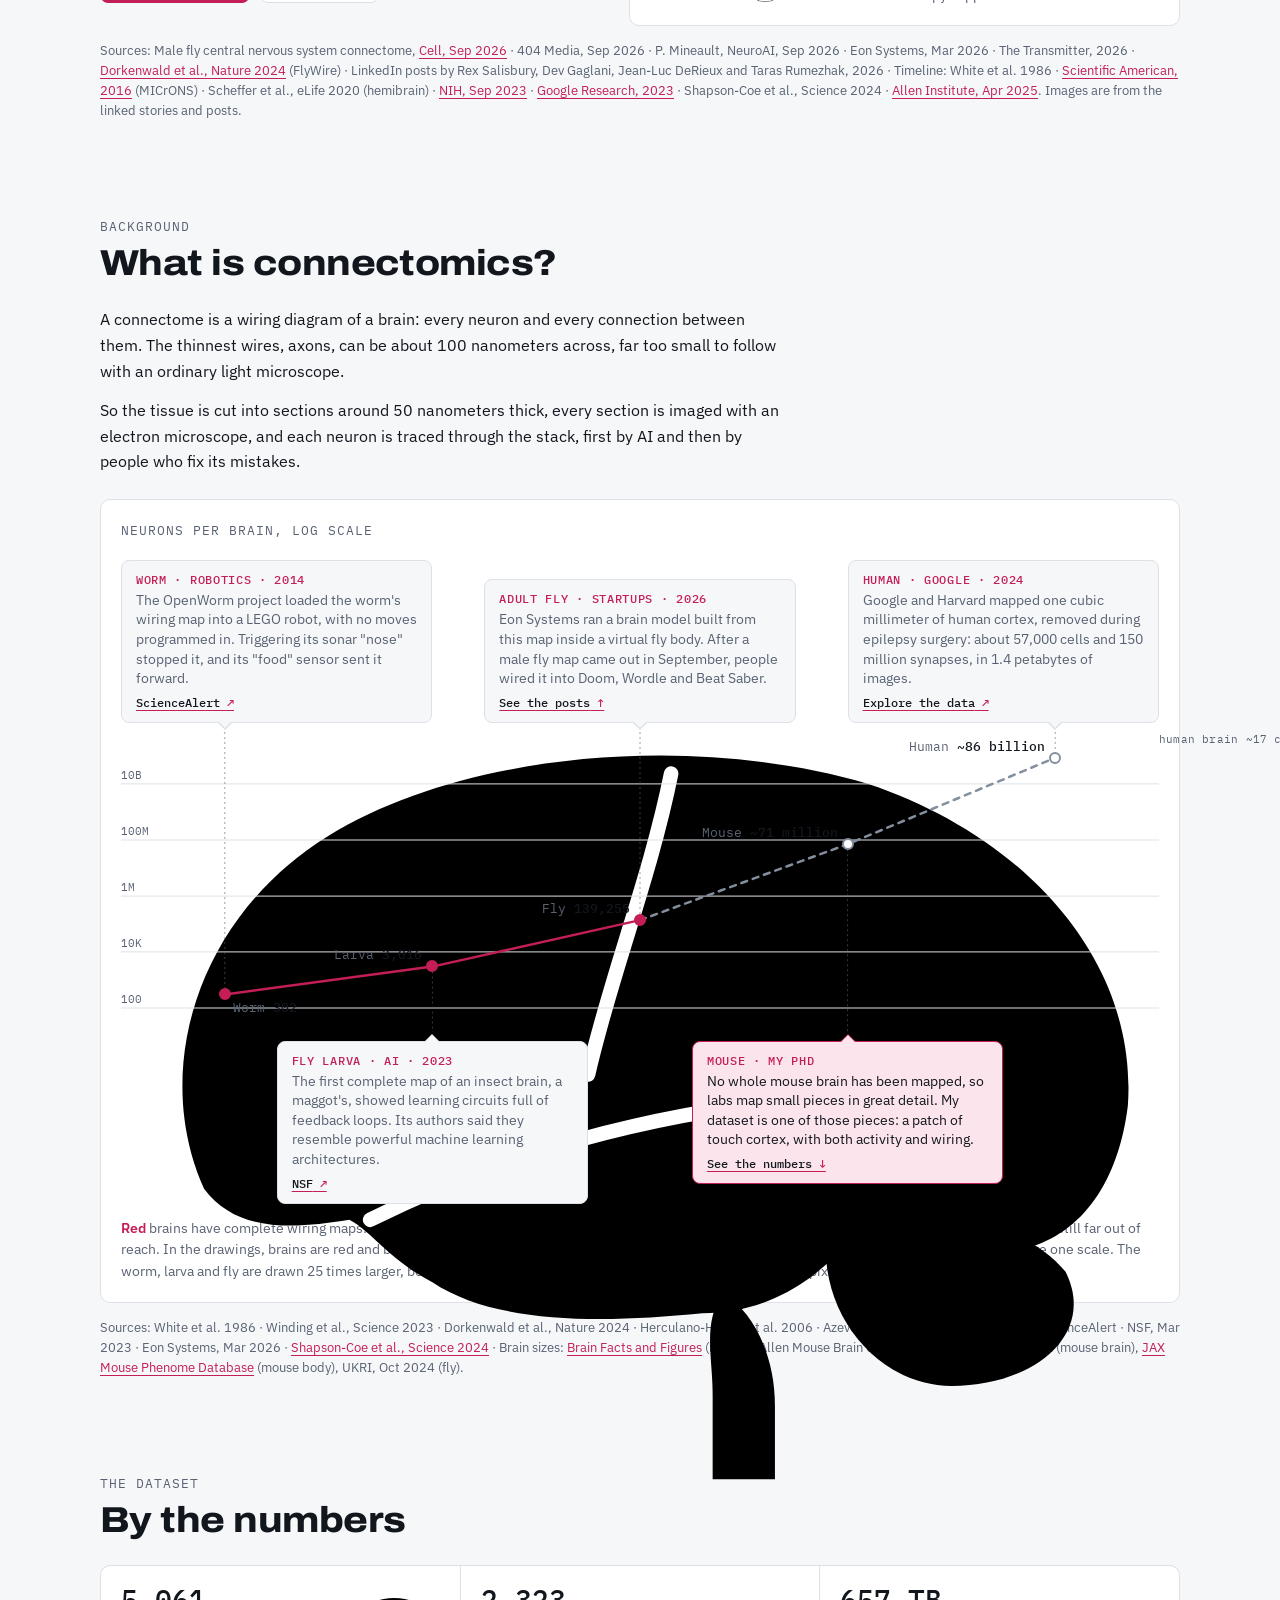
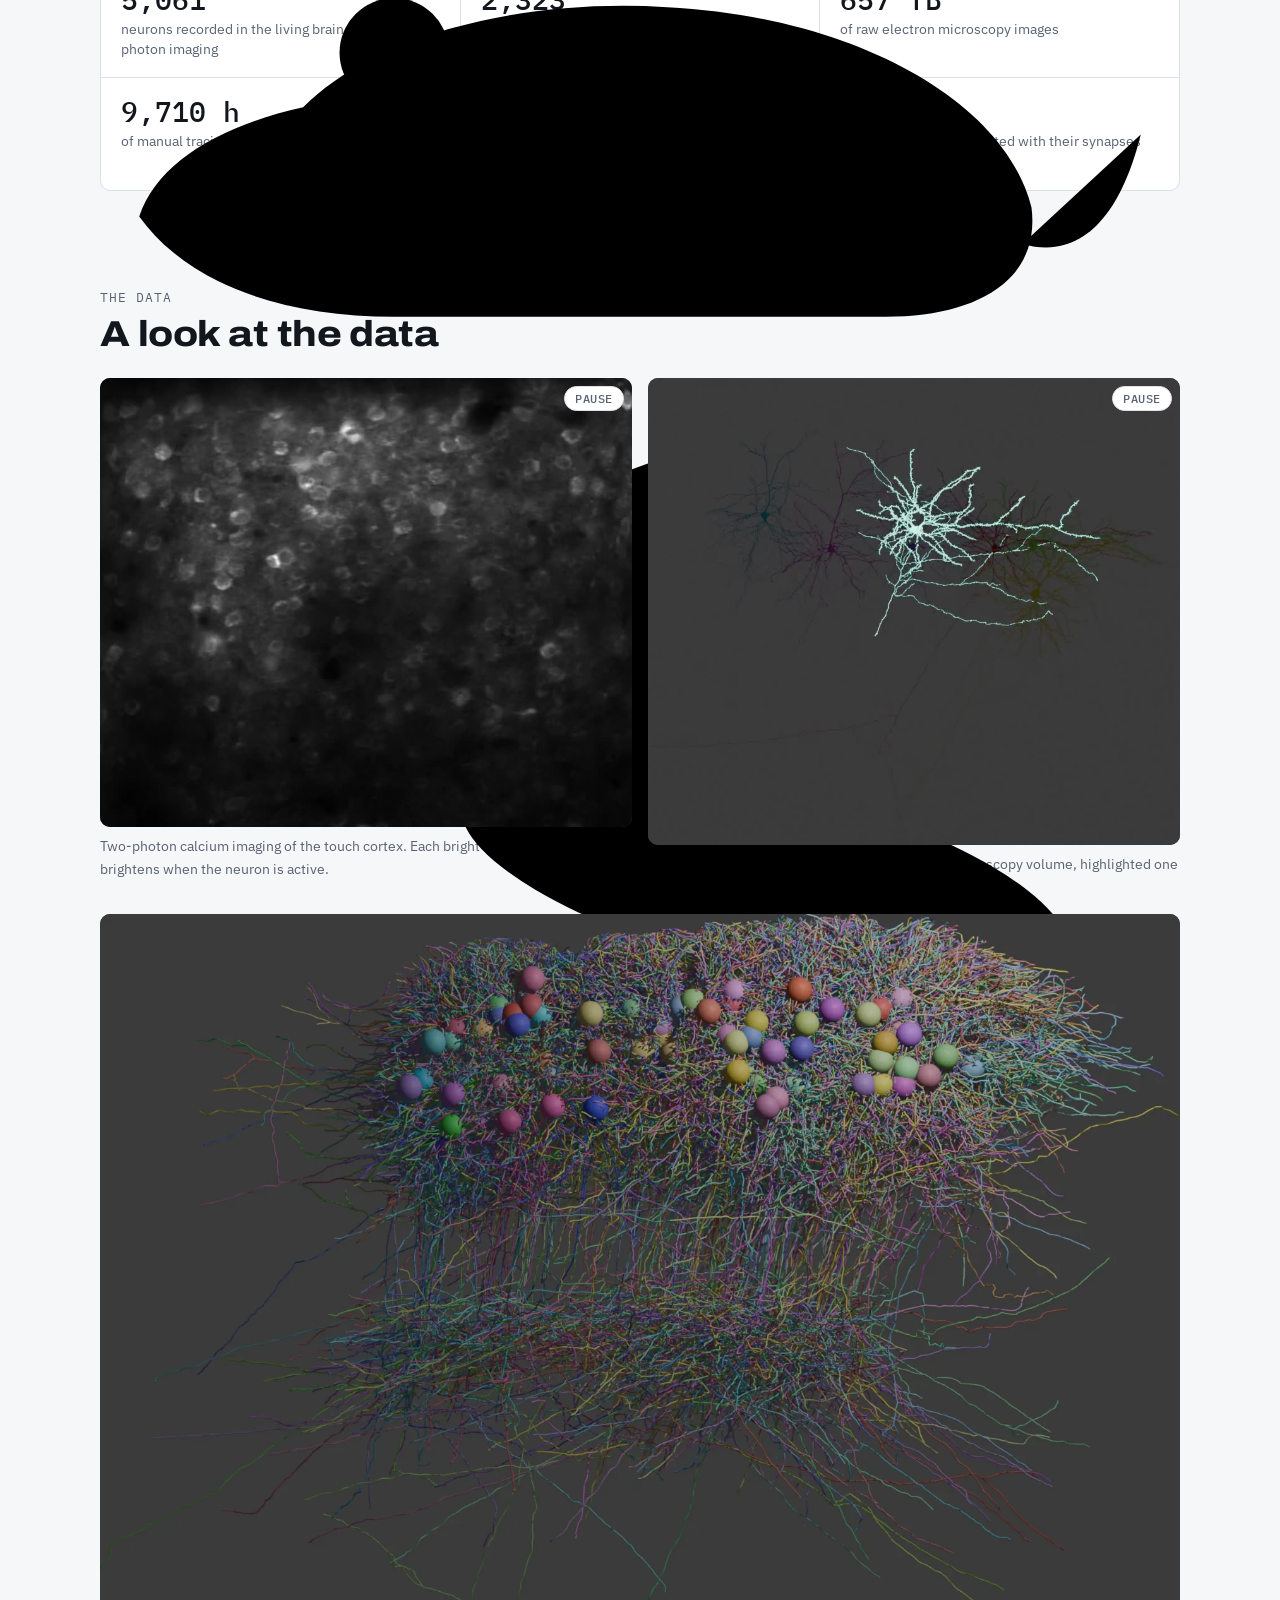
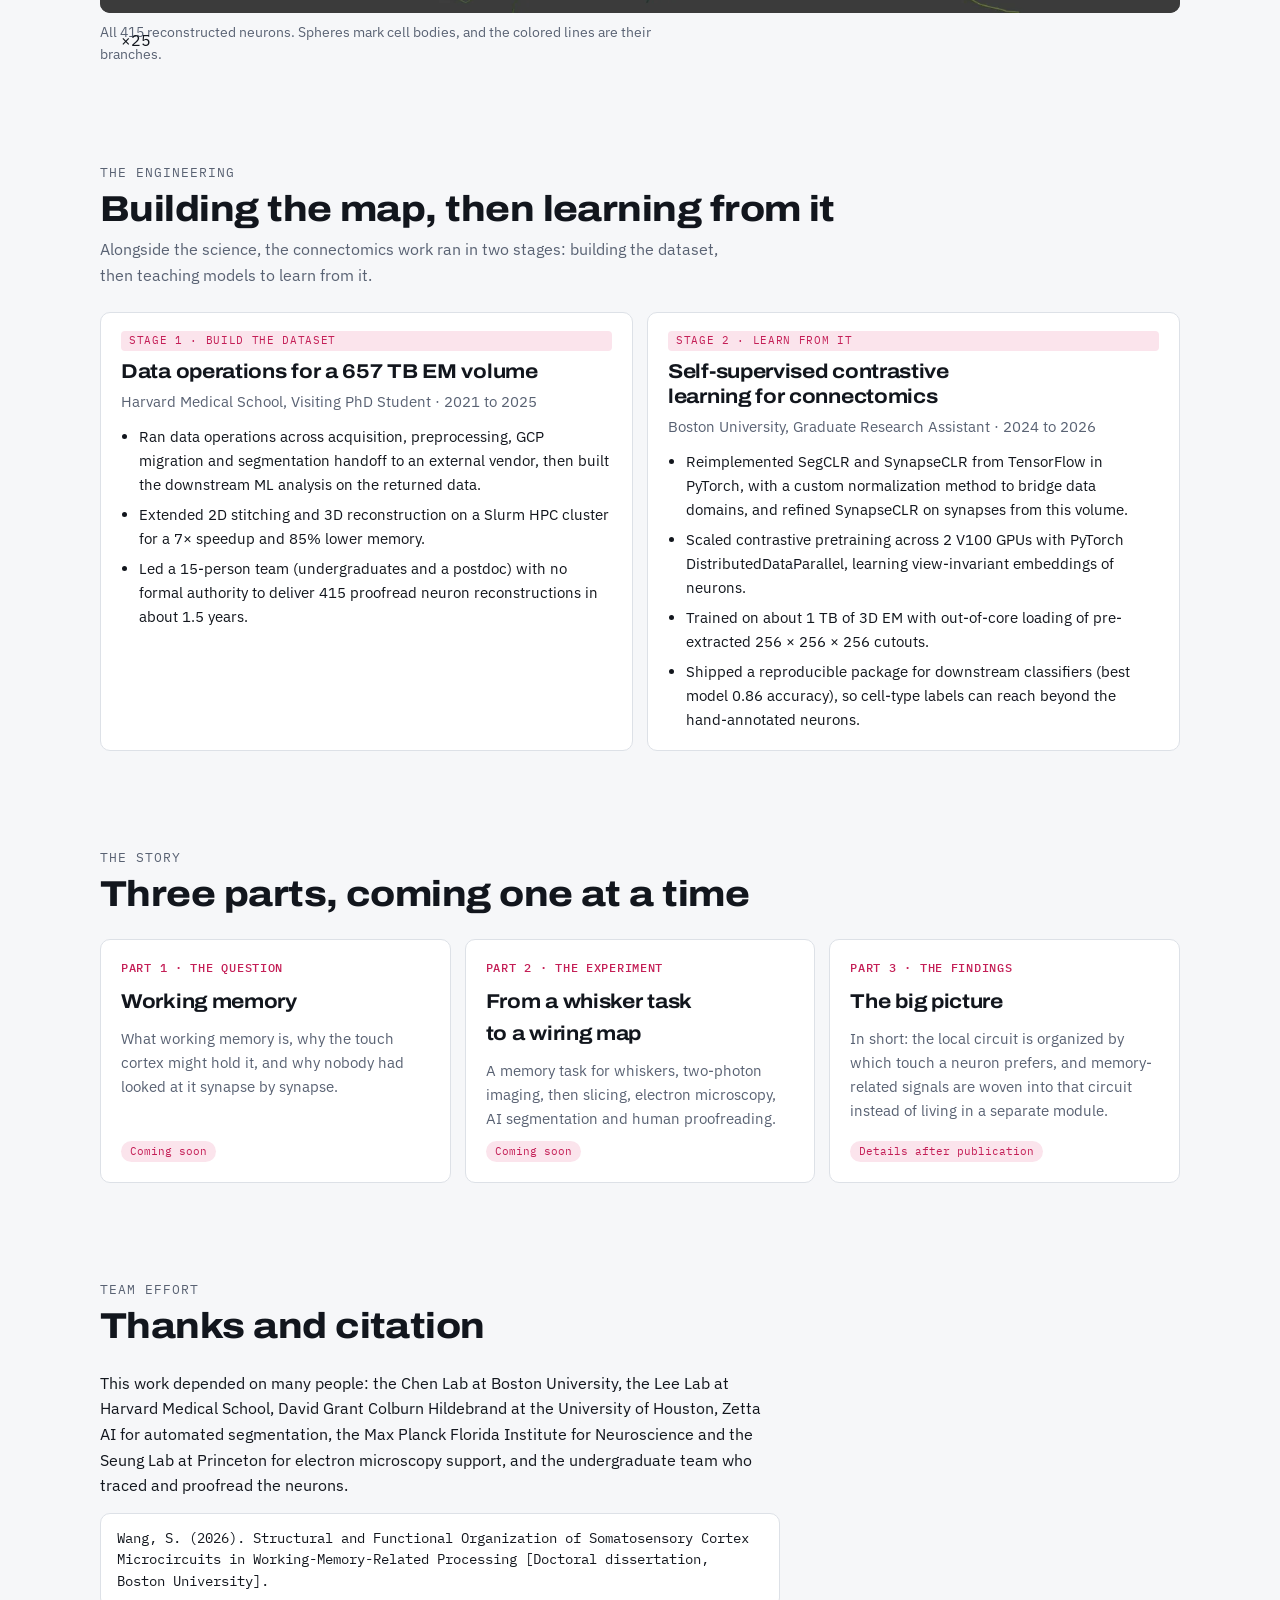
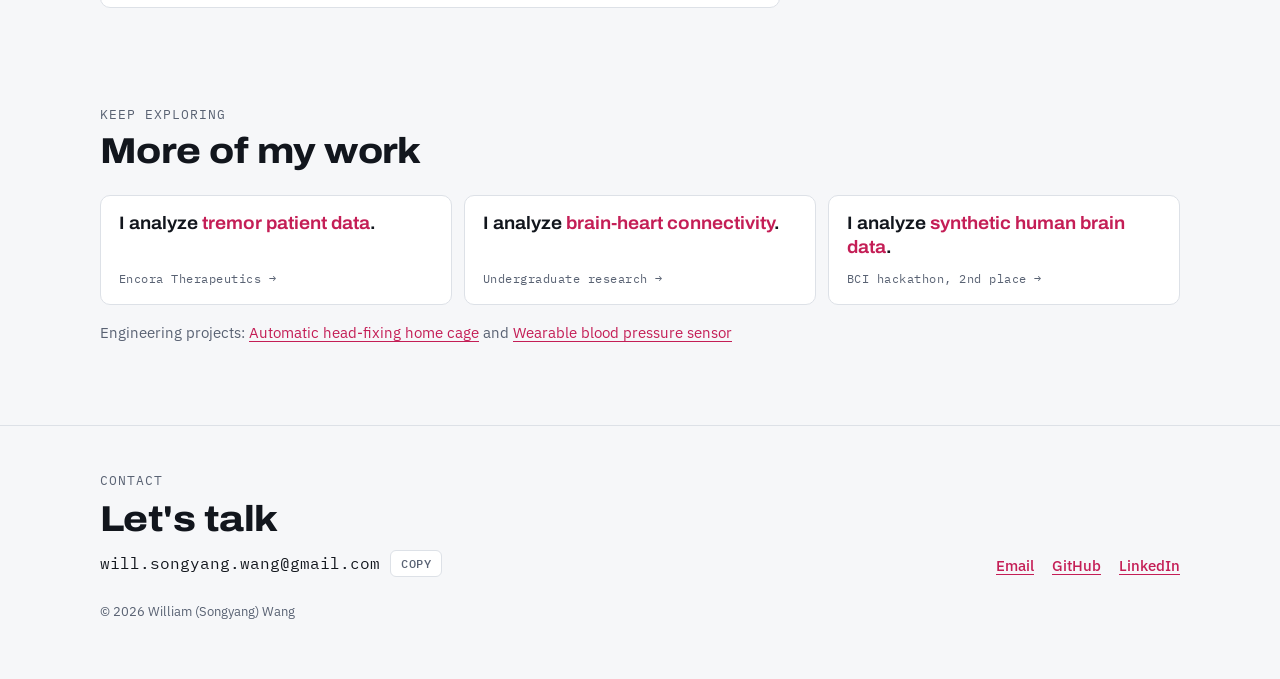
==== commit ee31c22e: "Add dissertation chat guide Co-Authored-By: Claude Opus 5.5 <noreply@anthropic.com>" ====
--- a/dissertation/index.html
+++ b/dissertation/index.html
@@ -20,7 +20,7 @@
   <link rel="preconnect" href="https://fonts.googleapis.com">
   <link rel="preconnect" href="https://fonts.gstatic.com" crossorigin>
   <link rel="stylesheet" href="https://fonts.googleapis.com/css2?family=Archivo:wdth,wght@100..125,500..800&family=IBM+Plex+Mono:wght@400;500&family=IBM+Plex+Sans:ital,wght@0,400;0,500;0,600;1,400&display=swap">
-  <link rel="stylesheet" href="../assets/css/site.css?v=20261018-2">
+  <link rel="stylesheet" href="../assets/css/site.css?v=20261018-3">
   <script>try { var t = localStorage.getItem("theme"); if (t) document.documentElement.setAttribute("data-theme", t); } catch (e) {}</script>
 </head>
 <body>
@@ -242,20 +242,32 @@
             <span class="g-pt done" style="left:50%;top:62.7%"></span>
             <span class="g-pt" style="left:70%;top:37.4%"></span>
             <span class="g-pt" style="left:90%;top:8.6%"></span>
-            <span class="g-val below" style="left:10%;top:87.5%"><span class="g-sp">Worm</span> 302<span class="g-bs">brain &lt;1 mm</span></span>
-            <span class="g-val g-larva" style="left:30%;top:78.2%"><span class="g-sp">Larva</span> 3,016<span class="g-bs">brain &lt;1 mm</span></span>
-            <span class="g-val" style="left:50%;top:62.7%"><span class="g-sp">Fly</span> 139,255<span class="g-bs">brain &lt;1 mm</span></span>
+            <span class="g-val below" style="left:10%;top:87.5%"><span class="g-sp">Worm</span> 302</span>
+            <span class="g-val g-larva" style="left:30%;top:78.2%"><span class="g-sp">Larva</span> 3,016</span>
+            <span class="g-val" style="left:50%;top:62.7%"><span class="g-sp">Fly</span> 139,255</span>
             <span class="g-val" style="left:70%;top:37.4%"><span class="g-sp">Mouse</span> ~71 million</span>
             <span class="g-val" style="left:90%;top:8.6%"><span class="g-sp">Human</span> ~86 billion</span>
-            <!-- Brains to one scale: the human outline spans ~167 mm and the mouse ~13 mm, so the mouse box is 0.081 of the human's
-                 (each outline fills ~95% and ~91% of its viewBox width). Fly, larva and worm brains are under 1 mm: less than a pixel. -->
-            <div class="g-brain g-brain-human" style="left:82%;top:24%;width:17%" aria-hidden="true">
-              <svg viewBox="0 0 100 74"><path d="M8,44 C3,33 7,18 20,10 C33,2 55,0 72,5 C87,10 98,22 97,36 C96,44 92,49 86,50 C80,51 74,49 70,49 C67,53 62,56 56,56 C46,57 36,57 30,53 C26,51 24,48 22,47 C16,48 11,48 8,44 Z"/><path d="M68,48 C74,45 86,46 91,52 C94,58 88,63 80,63 C73,63 67,56 68,48 Z"/><path d="M58,54 C61,56 63,60 63,65 L63,72 L57,72 L57,64 C57,60 56,57 58,54 Z"/><path class="g-sulcus" d="M24,47 C34,42 46,38 60,36 M53,4 C51,14 47,24 45,33"/></svg>
-              <span class="g-size">brain ~17 cm</span>
-            </div>
-            <div class="g-brain g-brain-mouse" style="left:71.6%;top:39.5%;width:1.38%" aria-hidden="true">
-              <svg viewBox="0 0 100 40"><path d="M2,26 C2,20 8,17 14,19 C18,21 18,29 14,31 C8,33 2,32 2,26 Z"/><path d="M14,20 C20,9 40,4 56,5 C68,6 75,12 76,20 C76,28 70,33 60,35 C46,37 30,37 18,32 Z"/><path d="M70,14 C80,11 90,15 92,22 C93,30 86,35 78,34 C72,33 68,27 70,14 Z"/></svg>
-              <span class="g-size">brain ~1.3 cm</span>
+            <!-- Drawings: brains red, bodies gray. Human brain (167 mm) and mouse (100 mm nose to tail base) share one scale,
+                 0.1198% of the plot width per mm. Worm (1 mm), larva and fly (2.5 mm) are drawn 25x that scale.
+                 Each svg width = scale x real length x (viewBox width / units the body spans). -->
+            <div class="g-fig g-fig-human" style="--x:78.5%;--y:24%;--w:21.3%" aria-hidden="true">
+              <svg viewBox="0 0 100 74"><g class="g-brn g-brn-big"><path d="M8,44 C3,33 7,18 20,10 C33,2 55,0 72,5 C87,10 98,22 97,36 C96,44 92,49 86,50 C80,51 74,49 70,49 C67,53 62,56 56,56 C46,57 36,57 30,53 C26,51 24,48 22,47 C16,48 11,48 8,44 Z"/><path d="M68,48 C74,45 86,46 91,52 C94,58 88,63 80,63 C73,63 67,56 68,48 Z"/><path d="M58,54 C61,56 63,60 63,65 L63,72 L57,72 L57,64 C57,60 56,57 58,54 Z"/></g><path class="g-sulcus" d="M24,47 C34,42 46,38 60,36 M53,4 C51,14 47,24 45,33"/></svg>
+              <span class="g-size">human brain ~17 cm</span>
+            </div>
+            <div class="g-fig g-fig-mouse" style="--x:55%;--y:52%;--w:13.9%" aria-hidden="true">
+              <svg viewBox="0 0 114 50"><path class="g-body" d="M2,34 C4,28 11,24 20,22 C28,14 44,10 60,11 C80,12 97,21 100,33 C101,41 94,45 84,45 L30,45 C17,45 7,41 2,34 Z"/><circle class="g-body" cx="30" cy="16" r="6"/><path class="g-body-line" stroke-width="2.4" d="M99,37 C106,39 110,33 112,25"/><path class="g-body-line" stroke-width="2.4" d="M36,45 L34,49 M80,45 L82,49"/><ellipse class="g-brn" cx="23" cy="28" rx="6.4" ry="4.6"/></svg>
+            </div>
+            <div class="g-fig g-fig-fly" style="--x:40%;--y:76%;--w:8.9%" aria-hidden="true">
+              <svg viewBox="0 0 100 64"><ellipse class="g-wing" cx="62" cy="15" rx="30" ry="9" transform="rotate(-14 62 15)"/><ellipse class="g-wing" cx="62" cy="49" rx="30" ry="9" transform="rotate(14 62 49)"/><path class="g-body-line" stroke-width="2" d="M30,26 L22,14 M34,26 L36,12 M40,27 L48,14 M30,38 L22,50 M34,38 L36,52 M40,37 L48,50"/><ellipse class="g-body" cx="66" cy="32" rx="24" ry="11"/><ellipse class="g-body" cx="35" cy="32" rx="12" ry="10"/><ellipse class="g-body" cx="14" cy="32" rx="8" ry="11"/><ellipse class="g-brn" cx="14" cy="32" rx="4.5" ry="8"/></svg>
+              <span class="g-mag">×25</span>
+            </div>
+            <div class="g-fig g-fig-larva" style="--x:31.6%;--y:86%;--w:3.19%;--mx:20%;--my:66%" aria-hidden="true">
+              <svg viewBox="0 0 100 34"><path class="g-body" d="M4,17 C4,10 12,6 24,6 L80,7 C92,8 98,12 98,17 C98,22 92,26 80,27 L24,28 C12,28 4,24 4,17 Z"/><ellipse class="g-brn" cx="22" cy="17" rx="8" ry="7"/></svg>
+              <span class="g-mag">×25</span>
+            </div>
+            <div class="g-fig g-fig-worm" style="--x:13%;--y:72%;--w:3.19%" aria-hidden="true">
+              <svg viewBox="0 0 100 16"><path class="g-body-line" stroke-width="5" d="M3,9 C18,3 30,13 46,8 C62,3 76,12 97,7"/><circle class="g-brn" cx="10" cy="7.4" r="4"/></svg>
+              <span class="g-mag">×25</span>
             </div>
           </div>
           <div class="g-call up c-worm">
@@ -284,10 +296,10 @@
             <a class="news-link" href="https://h01-release.storage.googleapis.com/landing.html" target="_blank" rel="noopener">Explore the data</a>
           </div>
         </div>
-        <p class="ladder-note"><b>Red</b> brains have complete wiring maps: the worm in 1986, the fruit fly larva in 2023 and the adult fruit fly in 2024. Whole mouse and human brains are still far out of reach. The gray brains are drawn to the same scale: a human brain is about 17 cm long and a mouse brain about 1.3 cm, while fly, larva and worm brains are under 1 mm, too small to see here.</p>
+        <p class="ladder-note"><b>Red</b> brains have complete wiring maps: the worm in 1986, the fruit fly larva in 2023 and the adult fruit fly in 2024. Whole mouse and human brains are still far out of reach. In the drawings, brains are red and bodies gray. The human brain (about 17 cm) and the whole mouse (about 10 cm, with a 1.3 cm brain) share one scale. The worm, larva and fly are drawn 25 times larger, because their brains, each under 1 mm, would be smaller than a pixel.</p>
       </figure>
 
-      <p class="sources">Sources: White et al. 1986 · Winding et al., Science 2023 · Dorkenwald et al., Nature 2024 · Herculano-Houzel et al. 2006 · Azevedo et al. 2009 · OpenWorm, via ScienceAlert · NSF, Mar 2023 · Eon Systems, Mar 2026 · <a href="https://www.science.org/doi/10.1126/science.adk4858" target="_blank" rel="noopener">Shapson-Coe et al., Science 2024</a> · Brain sizes: <a href="https://faculty.washington.edu/chudler/facts.html" target="_blank" rel="noopener">Brain Facts and Figures</a> (human), Allen Mouse Brain Common Coordinate Framework (mouse), UKRI, Oct 2024 (fly).</p>
+      <p class="sources">Sources: White et al. 1986 · Winding et al., Science 2023 · Dorkenwald et al., Nature 2024 · Herculano-Houzel et al. 2006 · Azevedo et al. 2009 · OpenWorm, via ScienceAlert · NSF, Mar 2023 · Eon Systems, Mar 2026 · <a href="https://www.science.org/doi/10.1126/science.adk4858" target="_blank" rel="noopener">Shapson-Coe et al., Science 2024</a> · Brain sizes: <a href="https://faculty.washington.edu/chudler/facts.html" target="_blank" rel="noopener">Brain Facts and Figures</a> (human), Allen Mouse Brain Common Coordinate Framework (mouse brain), <a href="https://phenome.jax.org/measures/25003" target="_blank" rel="noopener">JAX Mouse Phenome Database</a> (mouse body), UKRI, Oct 2024 (fly).</p>
     </section>
 
     <section class="band inner" id="numbers" aria-labelledby="numbers-title">
@@ -443,8 +455,11 @@
     </div>
   </footer>
 
-  <script src="../assets/js/site.js?v=20261018-2"></script>
-  <script src="../assets/data/neurons.js?v=20261018-2"></script>
-  <script src="../assets/js/neuron.js?v=20261018-2"></script>
+  <script src="../assets/js/site.js?v=20261018-3"></script>
+  <script src="../assets/data/neurons.js?v=20261018-3"></script>
+  <script src="../assets/js/neuron.js?v=20261018-3"></script>
+  <script src="/assets/js/dissertation-chat.js"
+          data-endpoint="https://dissertation-guide.youzewang98.workers.dev/chat"
+          data-email="will.songyang.wang@gmail.com" defer></script>
 </body>
 </html>
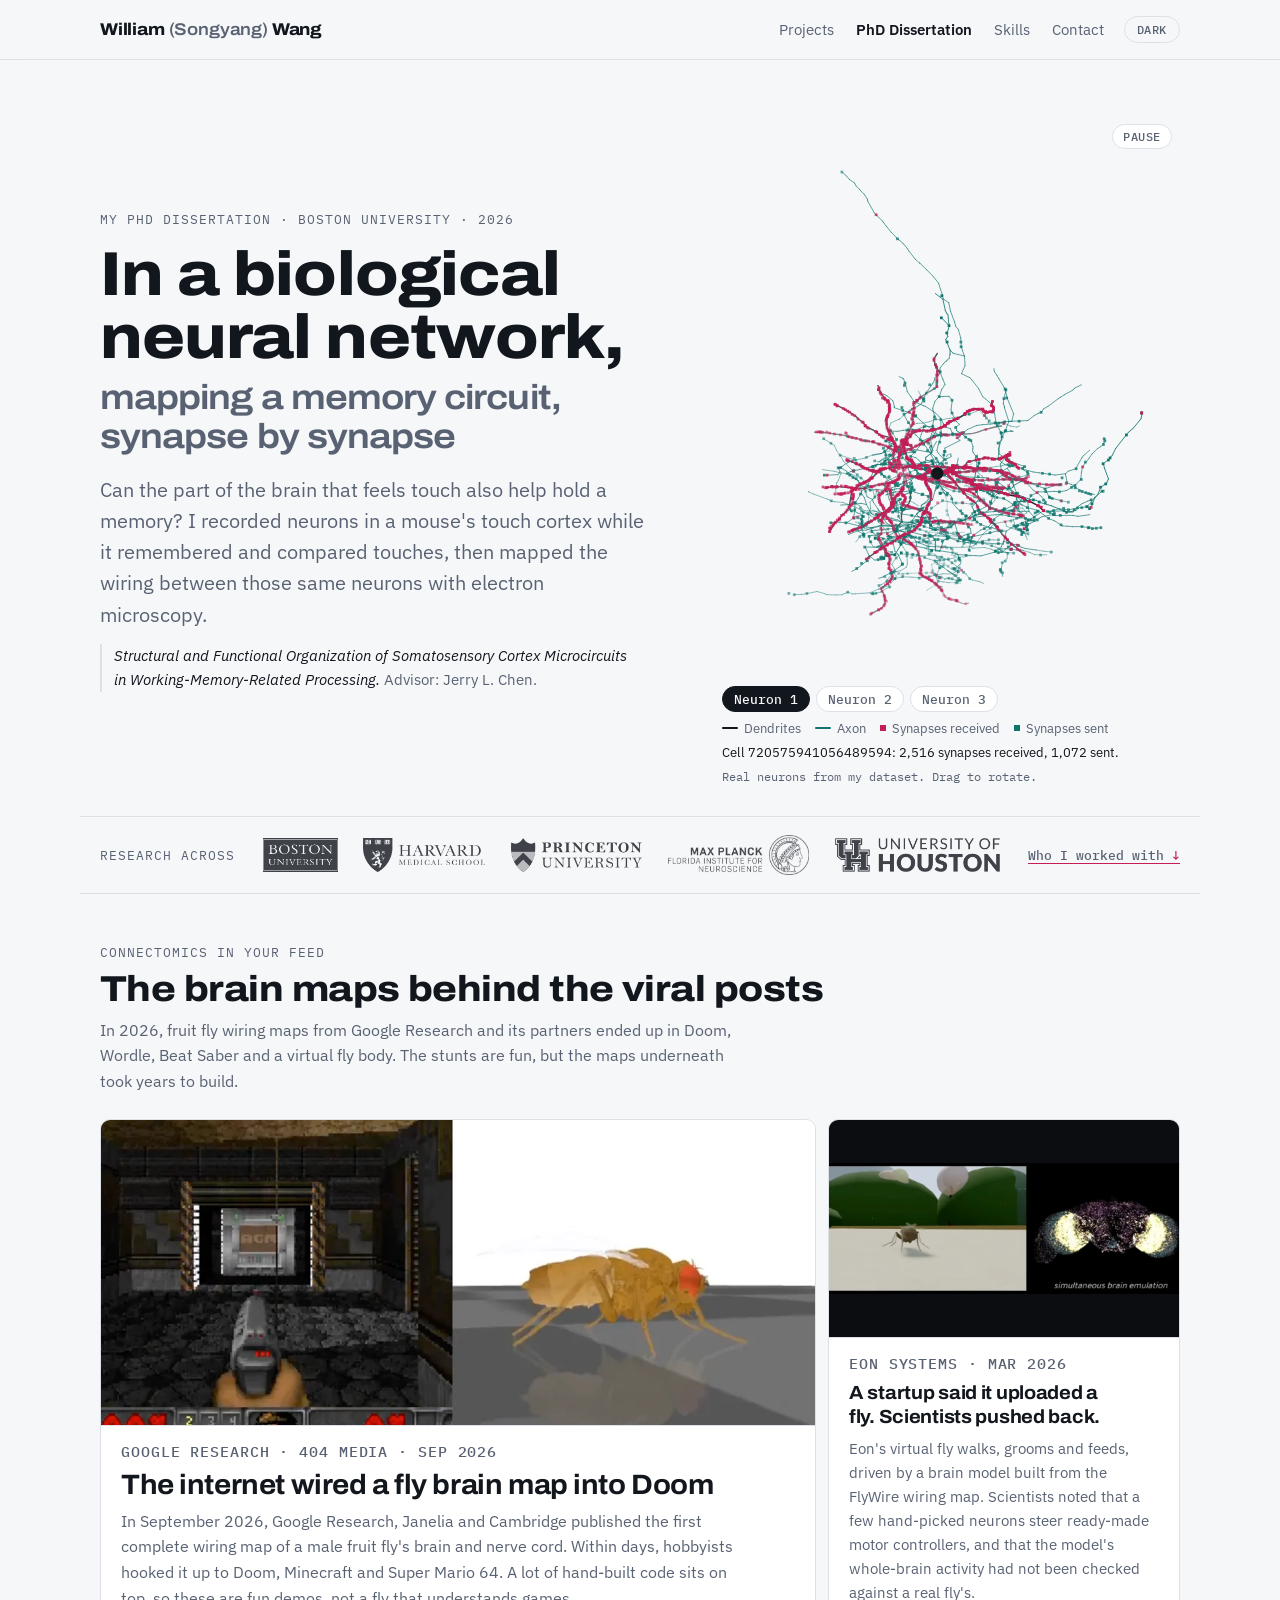
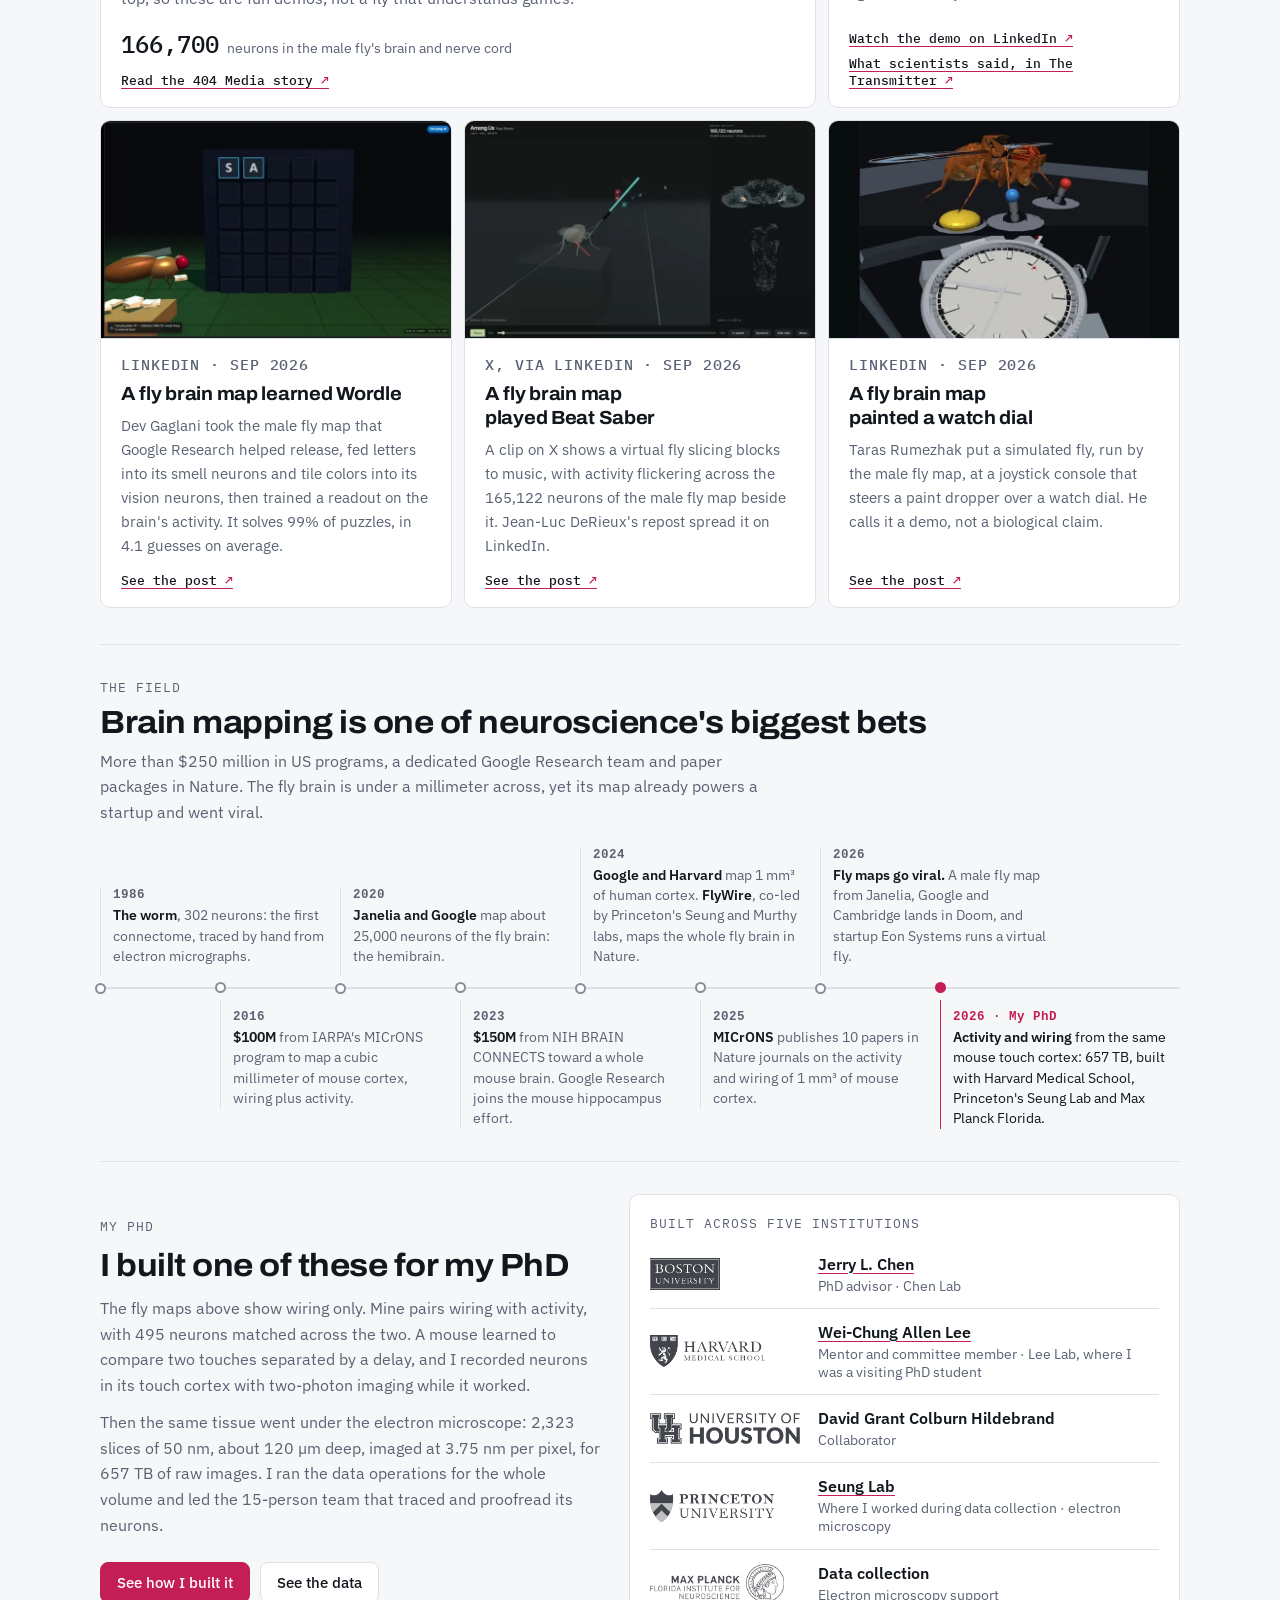
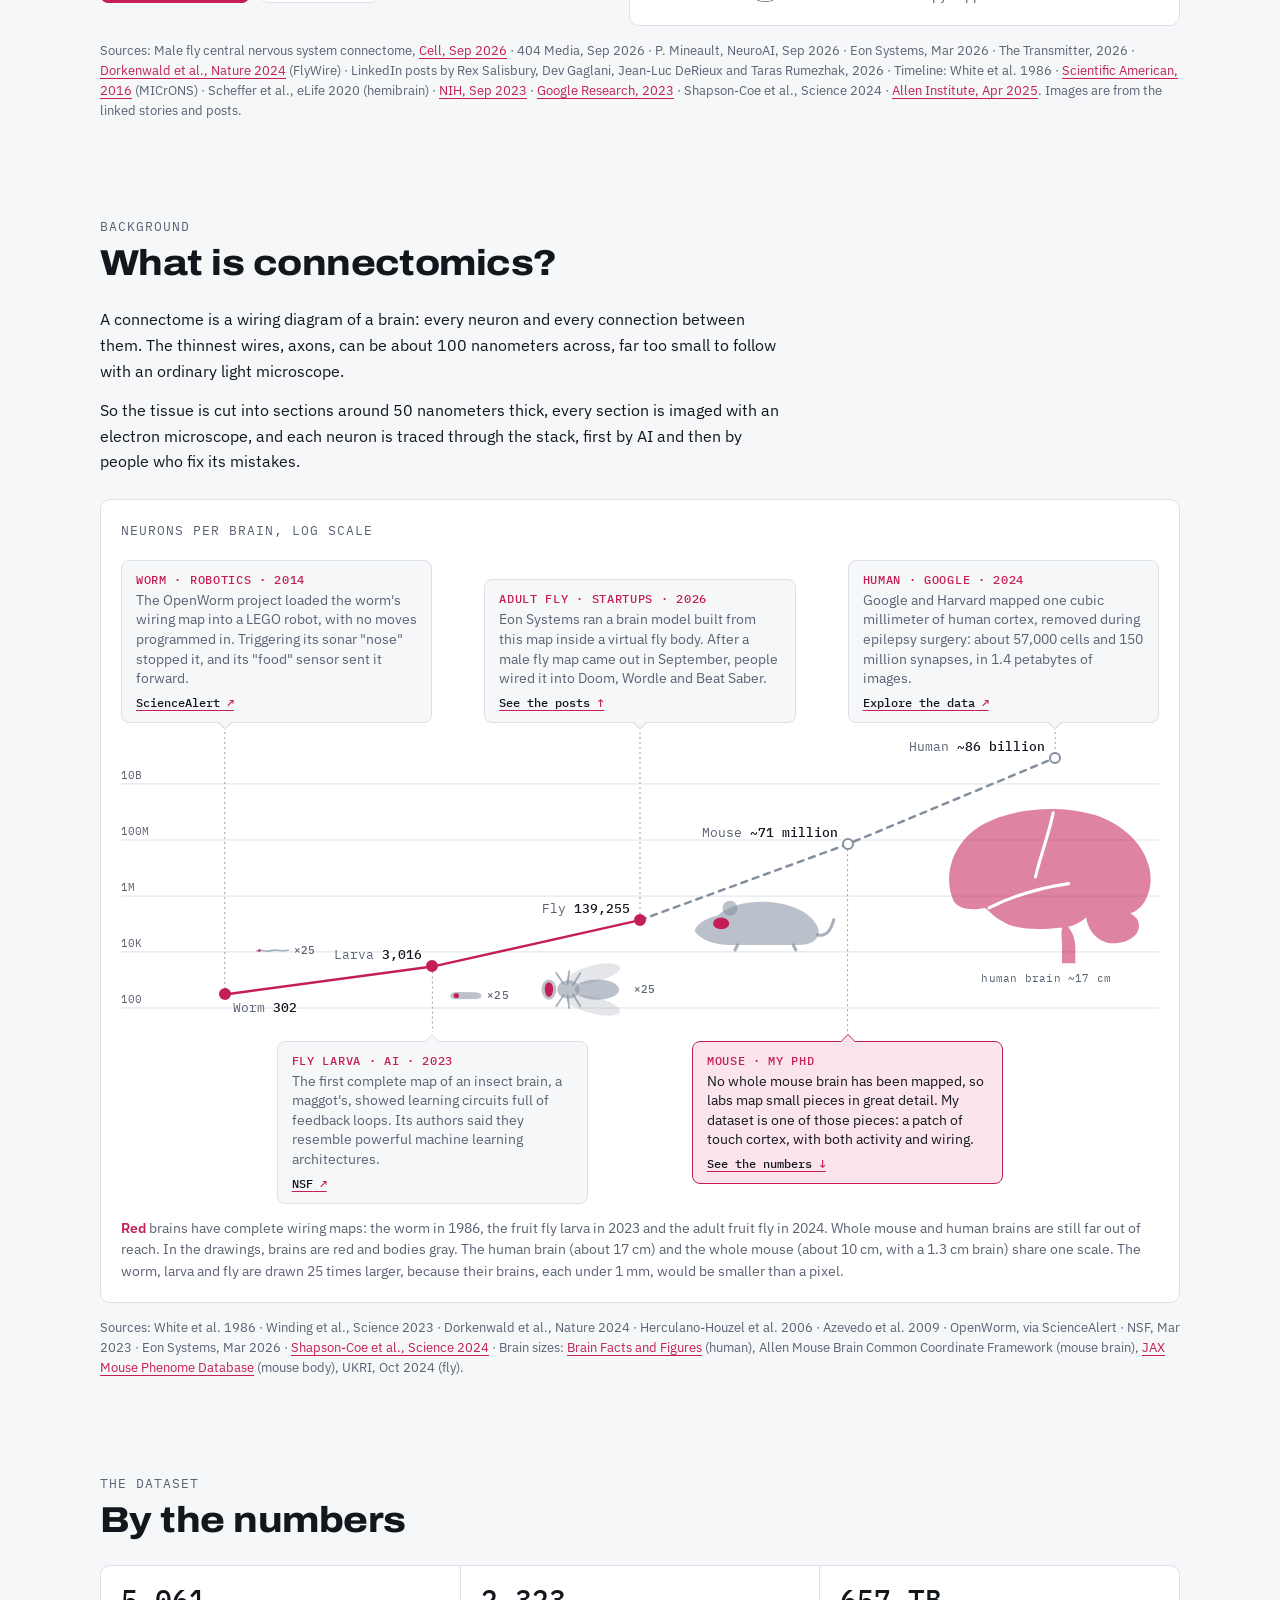
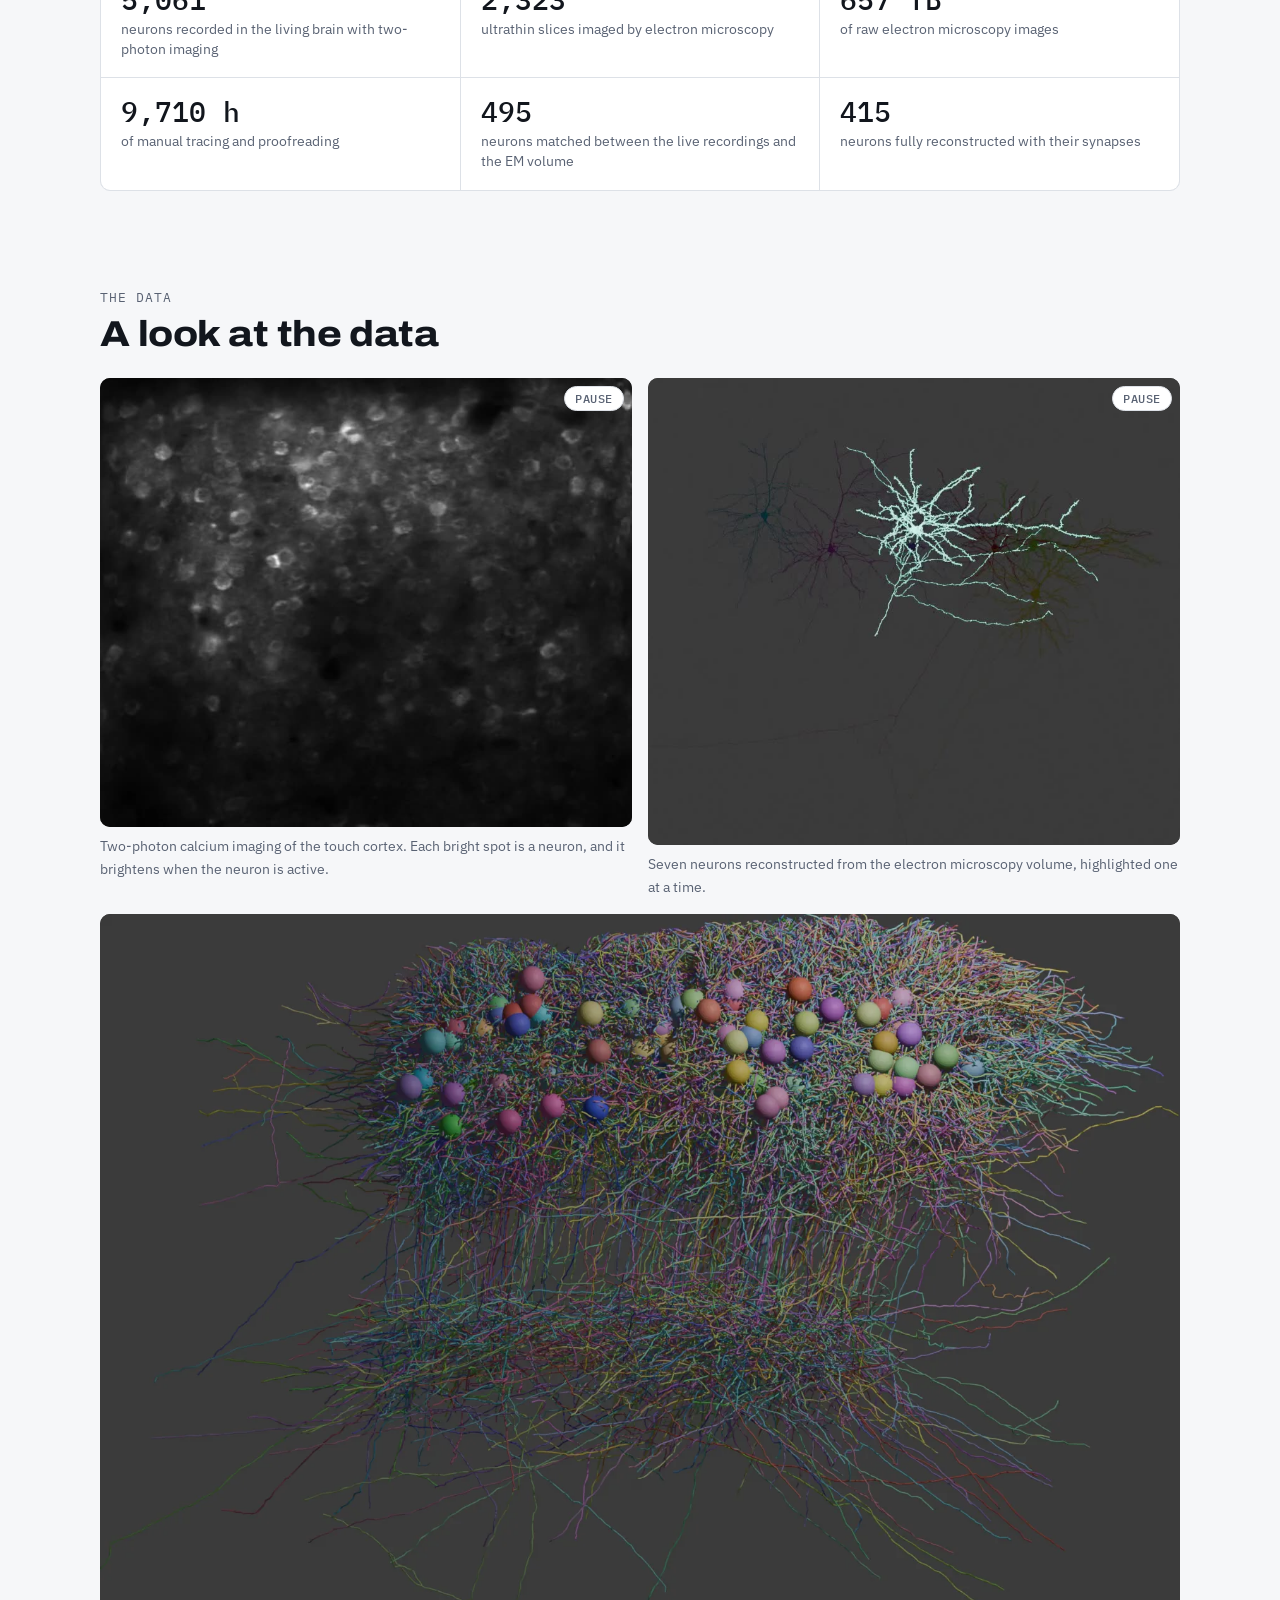
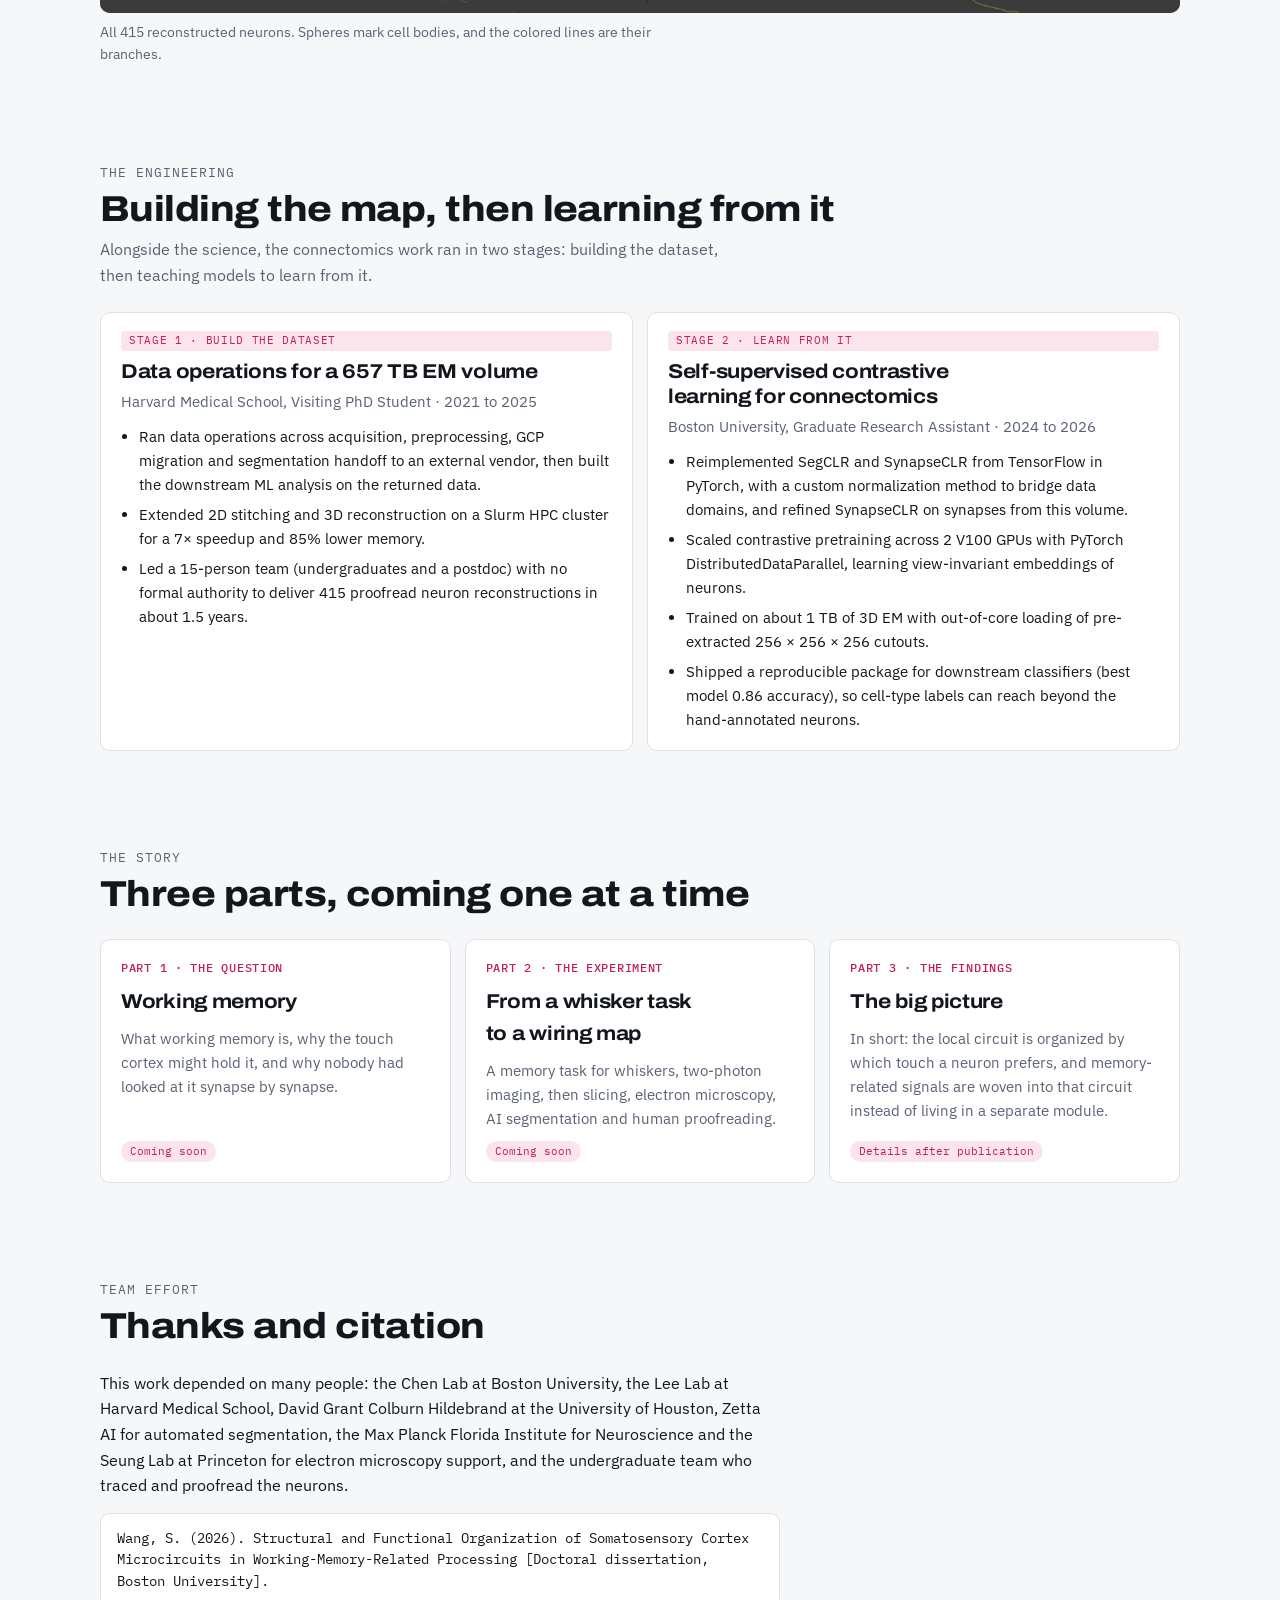
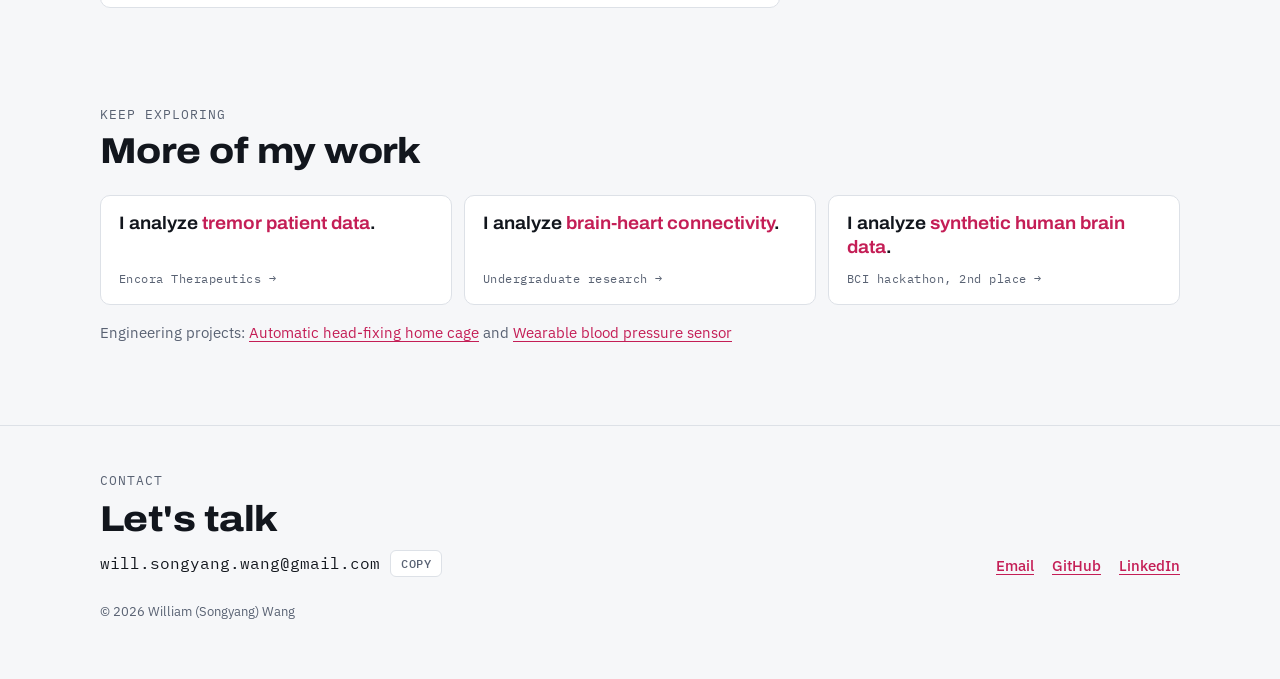
==== commit 6e1c193b: "Draw bodies and brains to scale on the neurons-per-brain plot Brains in red and bodies in gray: the " ====
--- a/dissertation/index.html
+++ b/dissertation/index.html
@@ -458,8 +458,5 @@
   <script src="../assets/js/site.js?v=20261018-3"></script>
   <script src="../assets/data/neurons.js?v=20261018-3"></script>
   <script src="../assets/js/neuron.js?v=20261018-3"></script>
-  <script src="/assets/js/dissertation-chat.js"
-          data-endpoint="https://dissertation-guide.youzewang98.workers.dev/chat"
-          data-email="will.songyang.wang@gmail.com" defer></script>
 </body>
 </html>
--- a/assets/css/site.css
+++ b/assets/css/site.css
@@ -295,14 +295,18 @@
 .g-val { position: absolute; transform: translate(calc(-100% - 10px), calc(-100% - 3px)); font: 500 13px var(--f-mono); white-space: nowrap; font-variant-numeric: tabular-nums; }
 .g-val.below { transform: translate(8px, 5px); }
 .g-sp { color: var(--muted); font-weight: 400; }
-.g-bs { display: block; font: 400 10.5px var(--f-mono); color: var(--muted); letter-spacing: 0.02em; }
-.g-val.below .g-bs { margin-top: 1px; }
-.g-brain { position: absolute; }
-.g-brain svg { display: block; width: 100%; height: auto; overflow: visible; fill: var(--bar); opacity: 0.55; }
+/* drawings beside the points: brains red, bodies gray; --x/--y/--w place them (phones may override with --mx/--my) */
+.g-fig { position: absolute; left: var(--x); top: var(--y); width: var(--w); }
+.g-fig svg { display: block; width: 100%; height: auto; overflow: visible; }
+.g-body { fill: var(--bar); fill-opacity: 0.55; }
+.g-body-line { fill: none; stroke: var(--bar); stroke-opacity: 0.7; stroke-linecap: round; }
+.g-wing { fill: var(--bar); fill-opacity: 0.22; }
+.g-brn { fill: var(--accent); }
+.g-brn-big { opacity: 0.55; }
 .g-sulcus { fill: none; stroke: var(--surface); stroke-width: 1.4; stroke-linecap: round; }
-.g-size { position: absolute; font: 400 10.5px var(--f-mono); color: var(--muted); white-space: nowrap; letter-spacing: 0.02em; }
-.g-brain-human .g-size { top: 100%; left: 50%; transform: translateX(-50%); margin-top: 4px; }
-.g-brain-mouse .g-size { top: 50%; left: 100%; transform: translateY(-50%); margin-left: 6px; }
+.g-size, .g-mag { position: absolute; font: 400 10.5px var(--f-mono); color: var(--muted); white-space: nowrap; letter-spacing: 0.02em; }
+.g-fig-human .g-size { top: 100%; left: 50%; transform: translateX(-50%); margin-top: 4px; }
+.g-mag { top: 50%; left: 100%; transform: translateY(-50%); margin-left: 5px; font-weight: 500; }
 .g-call {
   --call-bg: var(--bg); --call-line: var(--line);
   position: relative; min-width: 0; display: flex; flex-direction: column; gap: 4px;
@@ -335,8 +339,9 @@
   .growth-plot { aspect-ratio: 1 / 1; }
   .g-val { font-size: 11.5px; }
   .g-val.g-larva { transform: translate(8px, 4px); }
-  .g-bs, .g-brain-mouse .g-size { display: none; }
-  .g-brain-human .g-size { left: auto; right: 0; transform: none; }
+  .g-fig { left: var(--mx, var(--x)); top: var(--my, var(--y)); }
+  .g-fig-human .g-size { left: auto; right: 0; transform: none; }
+  .g-mag { font-size: 9.5px; margin-left: 3px; }
 }
 .nums { display: grid; grid-template-columns: repeat(3, minmax(0, 1fr)); gap: 1px; background: var(--line); border: 1px solid var(--line); border-radius: var(--radius); overflow: hidden; }
 .nums div { background: var(--surface); padding: 18px 20px; display: flex; flex-direction: column; gap: 4px; }
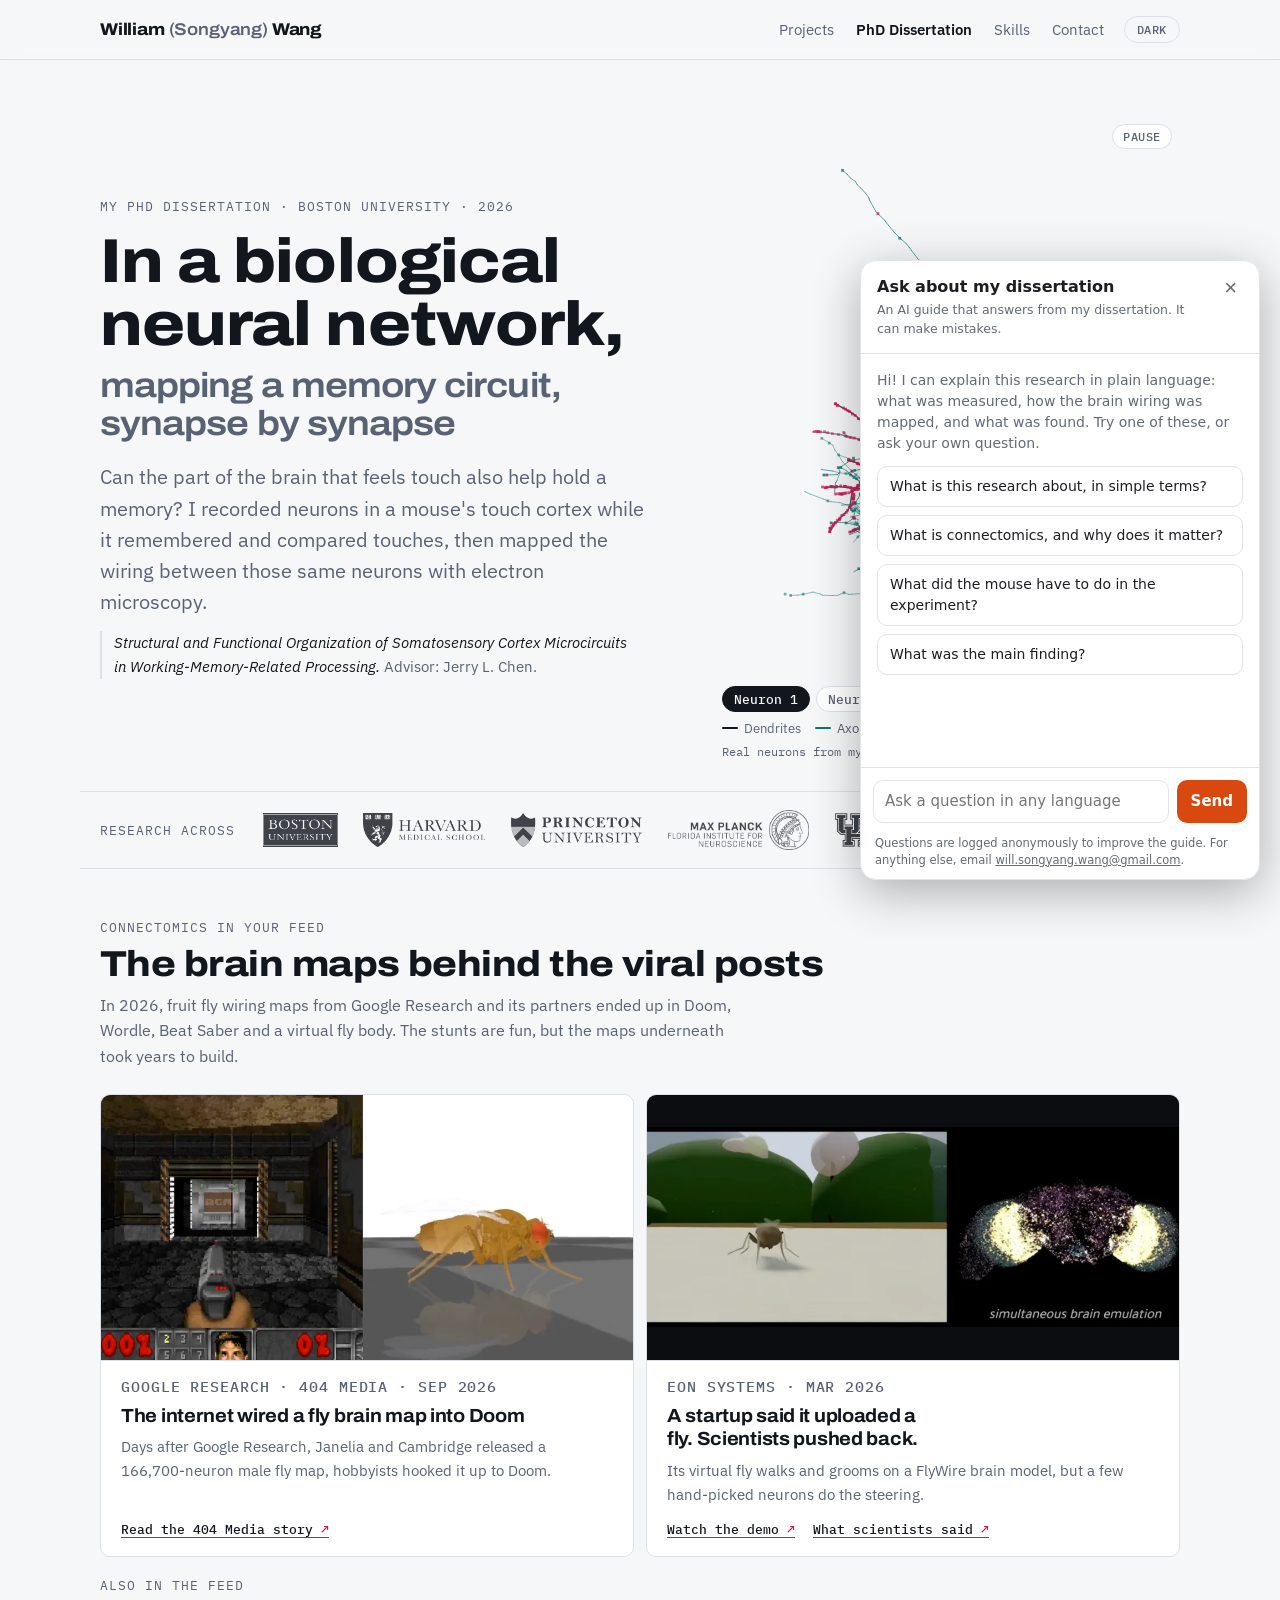
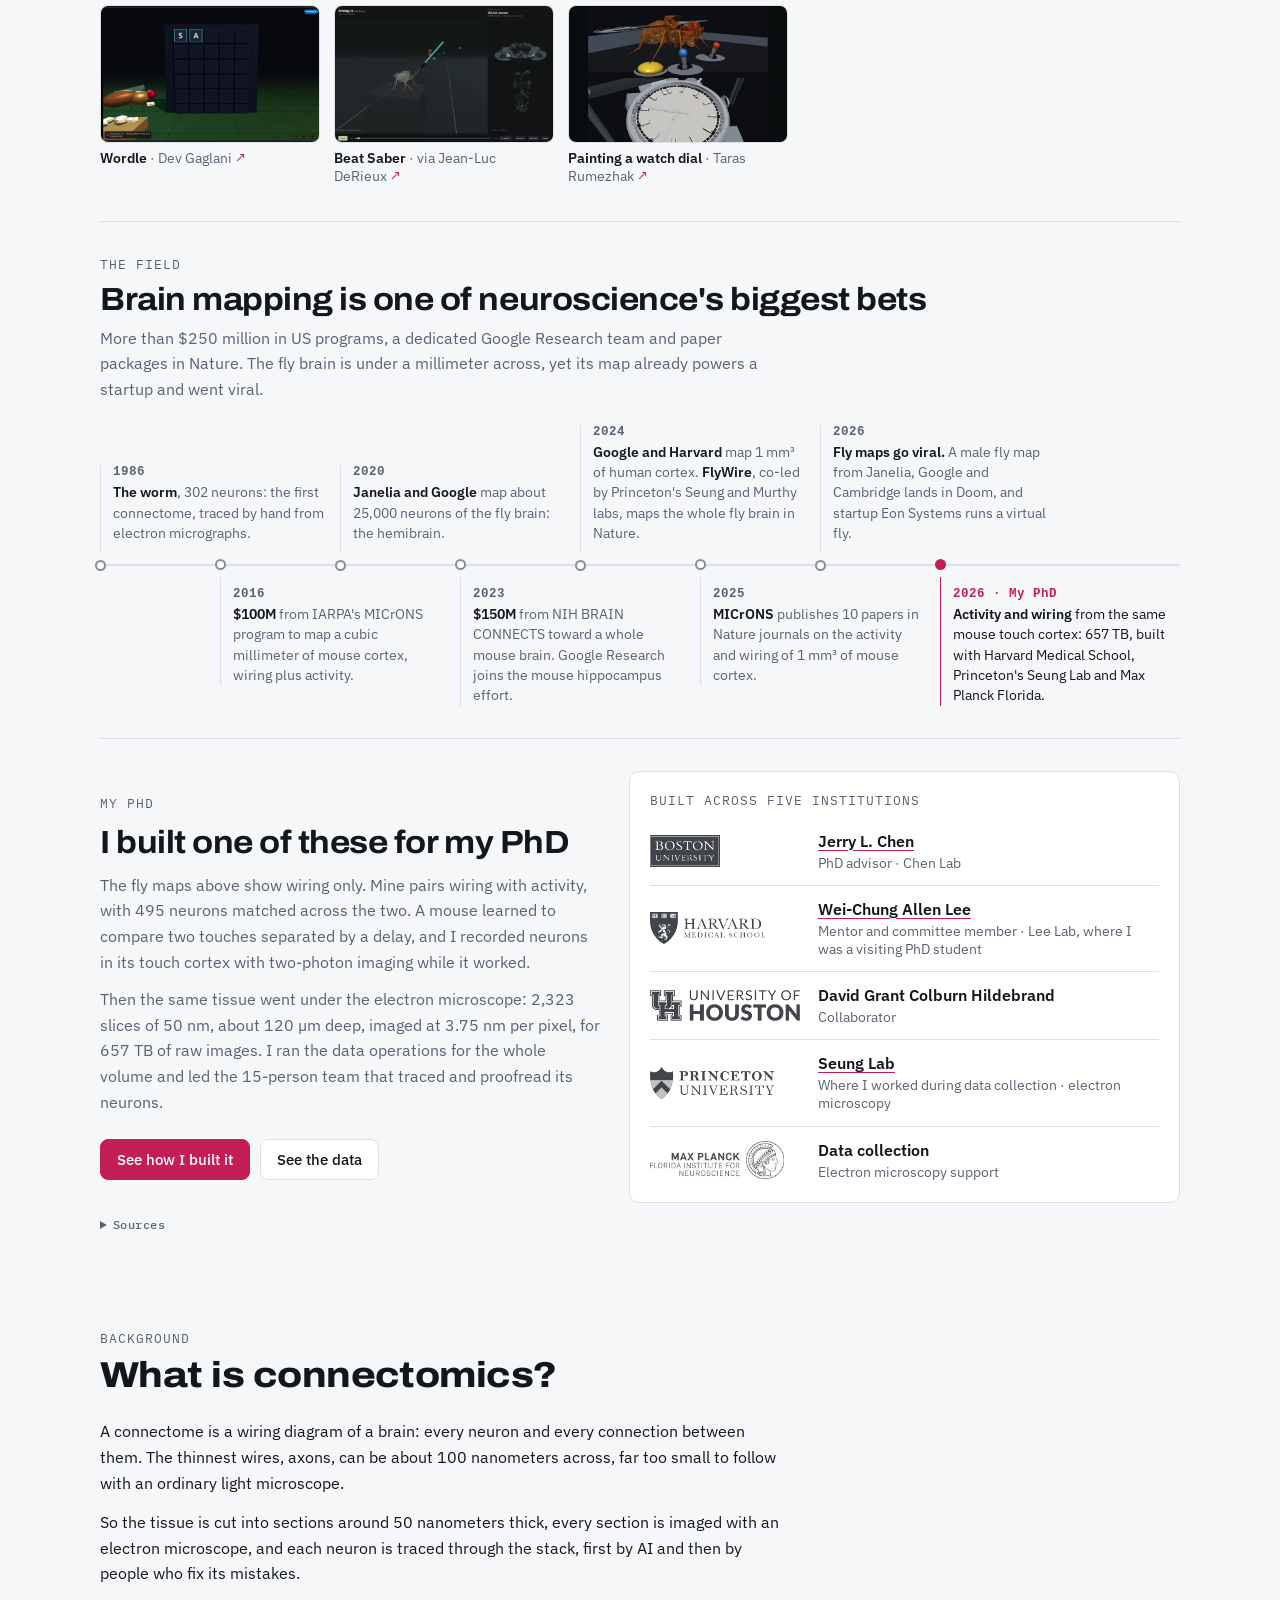
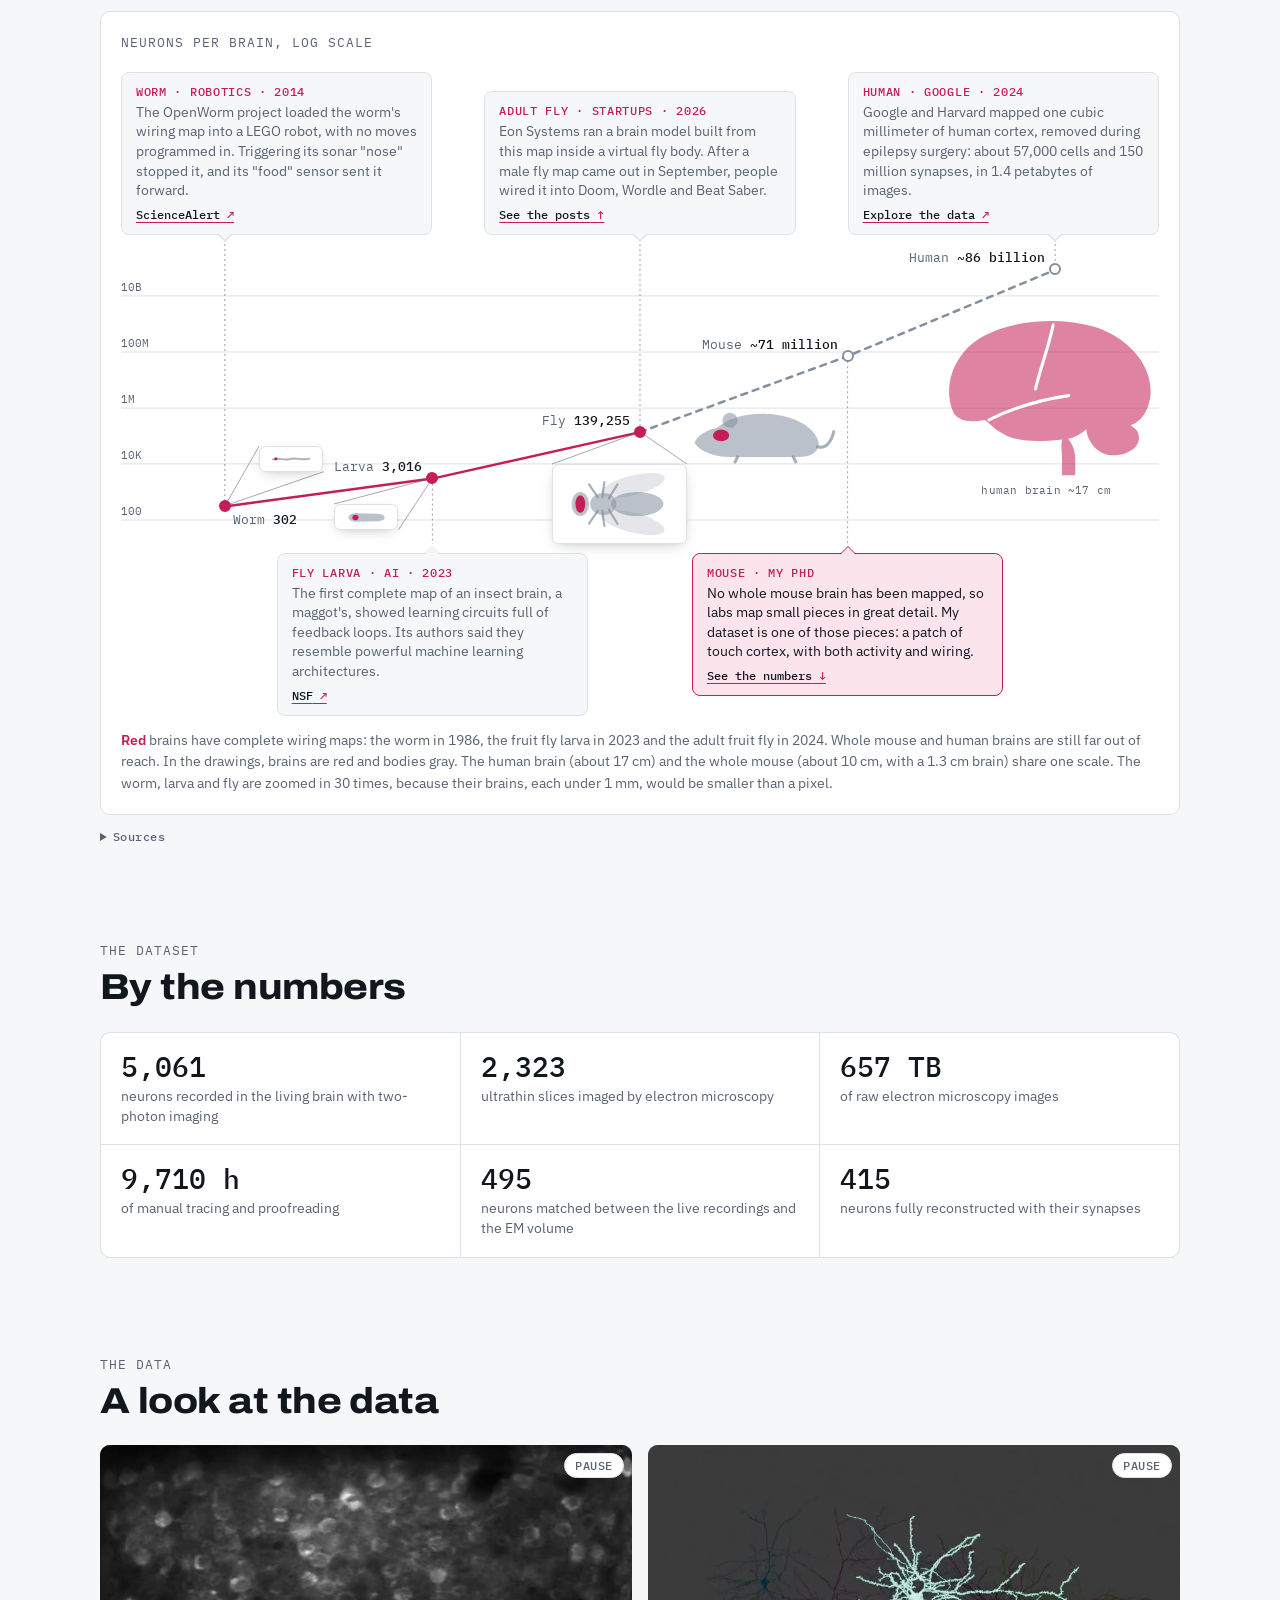
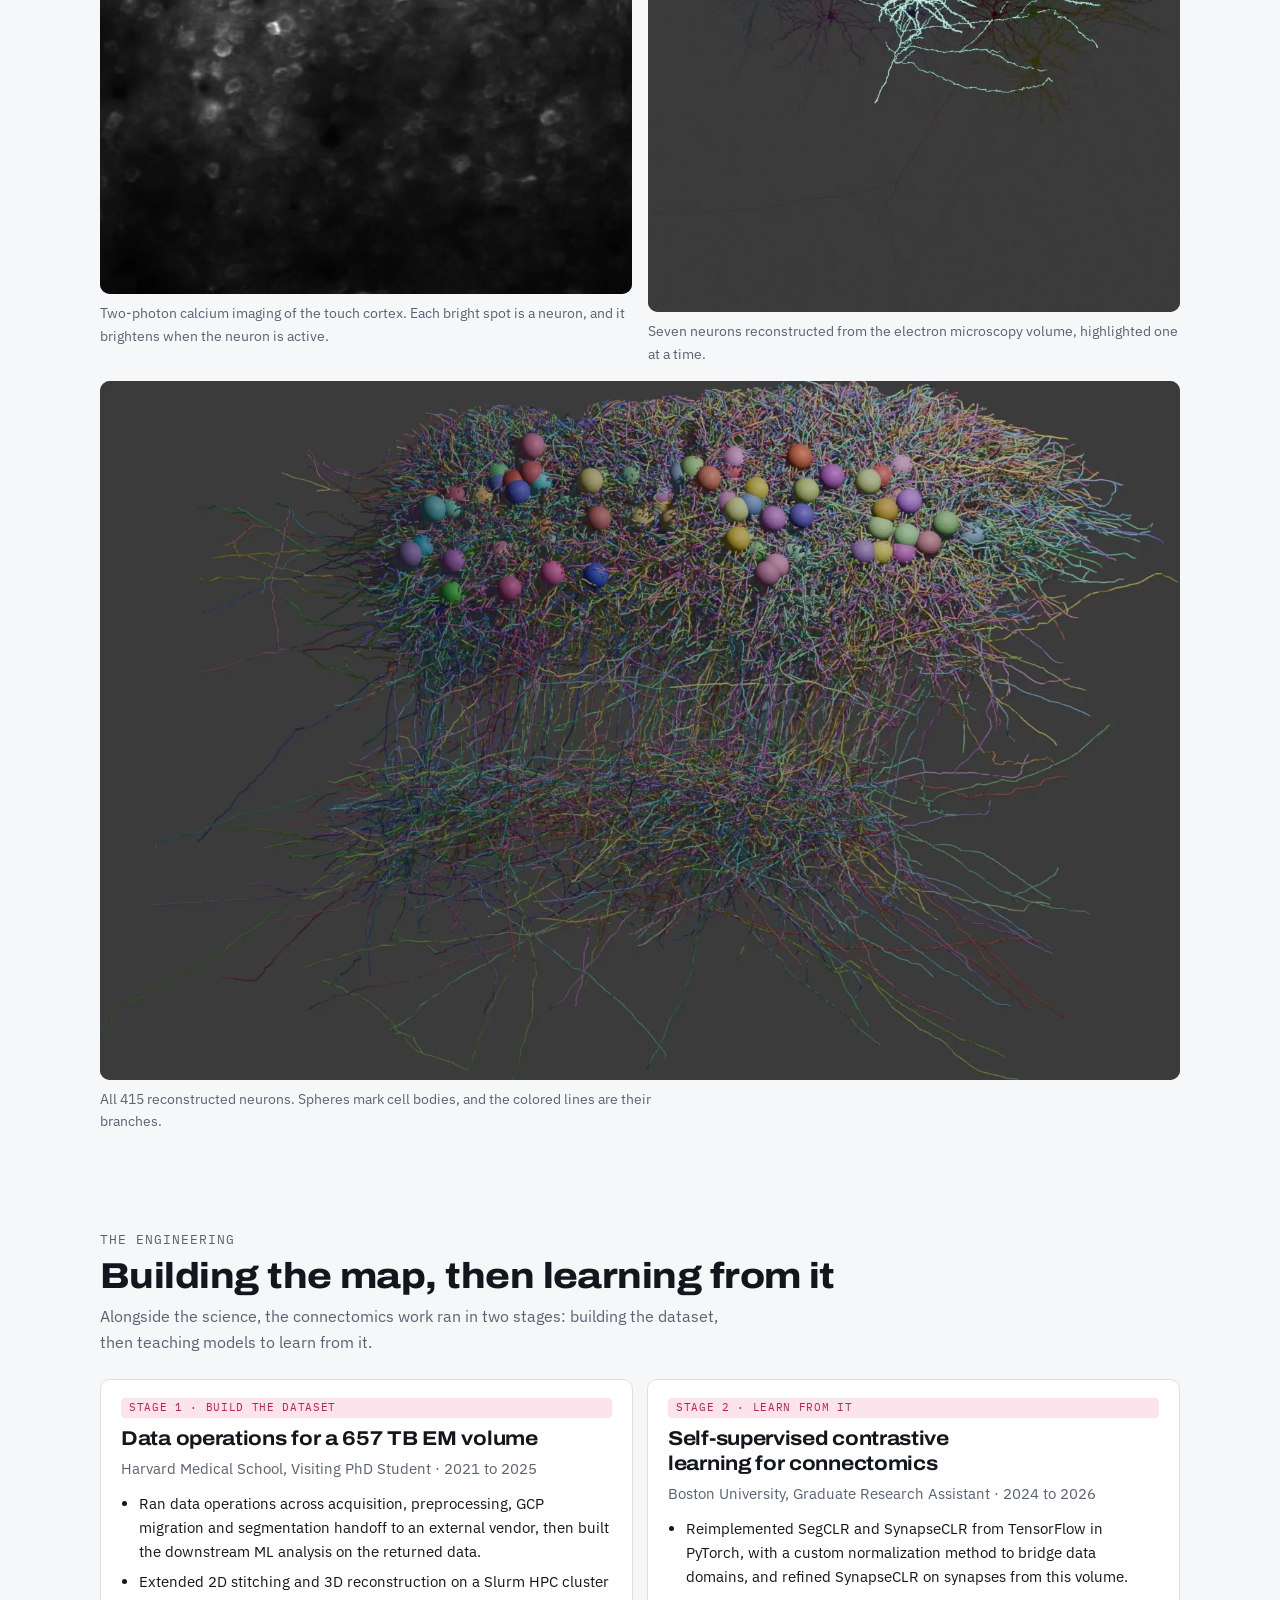
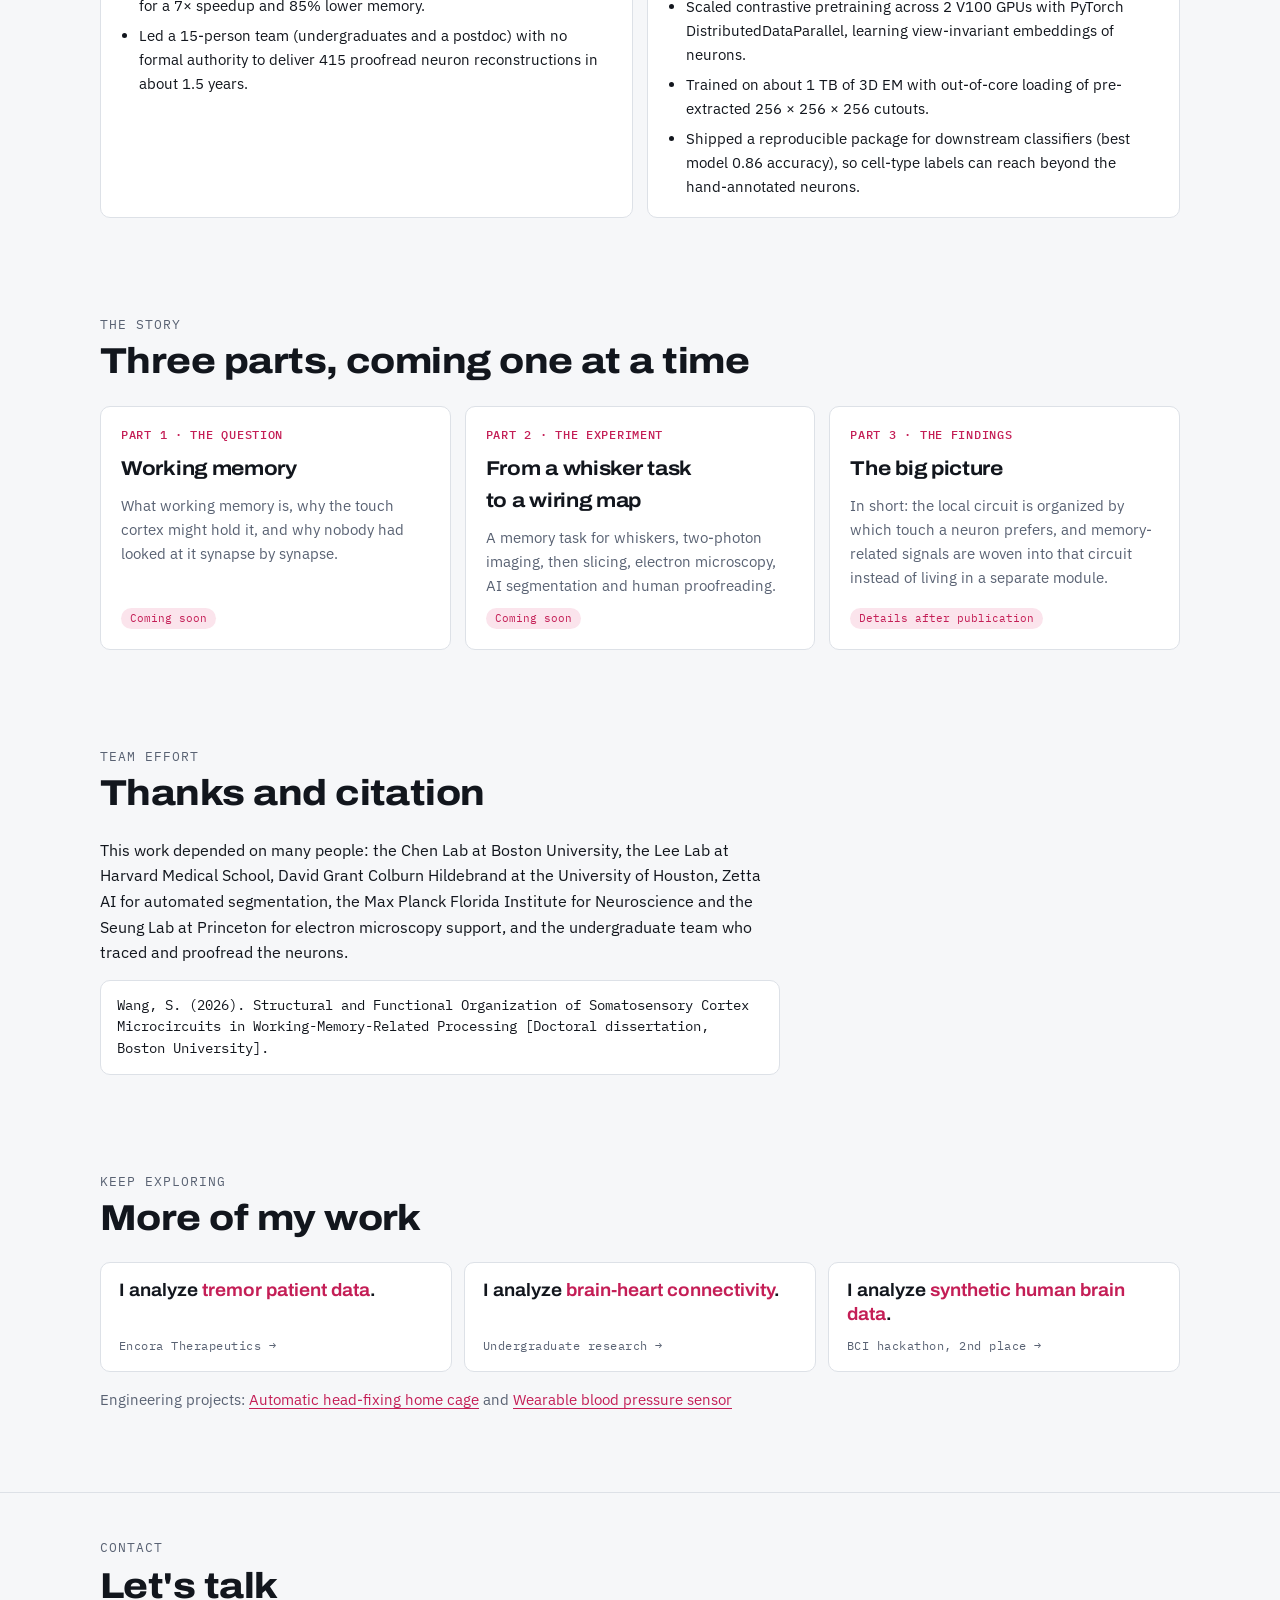
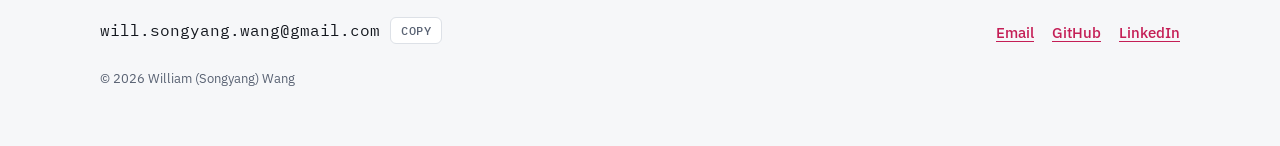
==== commit 0552dc09: "Zoom insets, a shorter news section and an auto-opening chat guide Draw the worm, larva and fly as 3" ====
--- a/dissertation/index.html
+++ b/dissertation/index.html
@@ -20,7 +20,7 @@
   <link rel="preconnect" href="https://fonts.googleapis.com">
   <link rel="preconnect" href="https://fonts.gstatic.com" crossorigin>
   <link rel="stylesheet" href="https://fonts.googleapis.com/css2?family=Archivo:wdth,wght@100..125,500..800&family=IBM+Plex+Mono:wght@400;500&family=IBM+Plex+Sans:ital,wght@0,400;0,500;0,600;1,400&display=swap">
-  <link rel="stylesheet" href="../assets/css/site.css?v=20261018-3">
+  <link rel="stylesheet" href="../assets/css/site.css?v=20261018-5">
   <script>try { var t = localStorage.getItem("theme"); if (t) document.documentElement.setAttribute("data-theme", t); } catch (e) {}</script>
 </head>
 <body>
@@ -58,7 +58,6 @@
             <span><span class="dot dot-in"></span>Synapses received</span>
             <span><span class="dot dot-out"></span>Synapses sent</span>
           </span>
-          <span class="neuron-stats" id="neuron-stats" aria-live="polite"></span>
           <span class="neuron-note">Real neurons from my dataset. Drag to rotate.</span>
         </figcaption>
       </figure>
@@ -83,14 +82,13 @@
         <p>In 2026, fruit fly wiring maps from Google Research and its partners ended up in Doom, Wordle, Beat Saber and a virtual fly body. The stunts are fun, but the maps underneath took years to build.</p>
       </div>
       <div class="news">
-        <article class="news-card lead">
+        <article class="news-card">
           <img class="news-img" src="../assets/media/news/fly-doom.webp" width="960" height="540" loading="lazy" alt="Doom gameplay beside a 3D model of a fruit fly">
           <div class="news-body">
             <p class="news-kicker">Google Research · 404 Media · Sep 2026</p>
             <h3>The internet wired a fly brain map into Doom</h3>
-            <p>In September 2026, Google Research, Janelia and Cambridge published the first complete wiring map of a male fruit fly's brain and nerve cord. Within days, hobbyists hooked it up to Doom, Minecraft and Super Mario 64. A lot of hand-built code sits on top, so these are fun demos, not a fly that understands games.</p>
+            <p>Days after Google Research, Janelia and Cambridge released a 166,700-neuron male fly map, hobbyists hooked it up to Doom.</p>
             <div class="news-foot">
-              <p class="news-stat"><b>166,700</b><span>neurons in the male fly's brain and nerve cord</span></p>
               <a class="news-link" href="https://www.404media.co/a-digital-fly-brain-has-taken-over-the-internet/" target="_blank" rel="noopener">Read the 404 Media story</a>
             </div>
           </div>
@@ -100,46 +98,21 @@
           <div class="news-body">
             <p class="news-kicker">Eon Systems · Mar 2026</p>
             <h3>A startup said it uploaded a fly. Scientists pushed back.</h3>
-            <p>Eon's virtual fly walks, grooms and feeds, driven by a brain model built from the FlyWire wiring map. Scientists noted that a few hand-picked neurons steer ready-made motor controllers, and that the model's whole-brain activity had not been checked against a real fly's.</p>
-            <div class="news-foot">
-              <a class="news-link" href="https://www.linkedin.com/posts/rexsalisbury_outside-interests-weve-emulated-a-fruit-ugcPost-7436895816679825408-bAkm/" target="_blank" rel="noopener">Watch the demo on LinkedIn</a>
-              <a class="news-link" href="https://www.thetransmitter.org/systems-neuroscience/digital-sphinx-raises-questions-about-connectome-models/" target="_blank" rel="noopener">What scientists said, in The Transmitter</a>
-            </div>
-          </div>
-        </article>
-        <article class="news-card">
-          <img class="news-img" src="../assets/media/news/fly-wordle.webp" width="720" height="450" loading="lazy" alt="A virtual fly beside a Wordle board with the letters S and A filled in">
-          <div class="news-body">
-            <p class="news-kicker">LinkedIn · Sep 2026</p>
-            <h3>A fly brain map learned Wordle</h3>
-            <p>Dev Gaglani took the male fly map that Google Research helped release, fed letters into its smell neurons and tile colors into its vision neurons, then trained a readout on the brain's activity. It solves 99% of puzzles, in 4.1 guesses on average.</p>
-            <div class="news-foot">
-              <a class="news-link" href="https://www.linkedin.com/posts/gaglanidev_neuroscience-machinelearning-connectomics-ugcPost-7504888260783935489-I7or/" target="_blank" rel="noopener">See the post</a>
-            </div>
-          </div>
-        </article>
-        <article class="news-card">
-          <img class="news-img" src="../assets/media/news/fly-beat-saber.webp" width="720" height="450" loading="lazy" alt="A virtual fly holding a lightsaber in a Beat Saber level, beside a map of its brain activity">
-          <div class="news-body">
-            <p class="news-kicker">X, via LinkedIn · Sep 2026</p>
-            <h3>A fly brain map played Beat Saber</h3>
-            <p>A clip on X shows a virtual fly slicing blocks to music, with activity flickering across the 165,122 neurons of the male fly map beside it. Jean-Luc DeRieux's repost spread it on LinkedIn.</p>
-            <div class="news-foot">
-              <a class="news-link" href="https://www.linkedin.com/posts/jeanlucderieux_someone-on-x-taught-a-fruit-fly-to-play-beat-ugcPost-7503432550565040130-08Ji/" target="_blank" rel="noopener">See the post</a>
-            </div>
-          </div>
-        </article>
-        <article class="news-card">
-          <img class="news-img" src="../assets/media/news/fly-paint-dial.webp" width="720" height="450" loading="lazy" alt="A simulated fly at a joystick console above a watch dial with a drop of red paint on it">
-          <div class="news-body">
-            <p class="news-kicker">LinkedIn · Sep 2026</p>
-            <h3>A fly brain map painted a watch dial</h3>
-            <p>Taras Rumezhak put a simulated fly, run by the male fly map, at a joystick console that steers a paint dropper over a watch dial. He calls it a demo, not a biological claim.</p>
-            <div class="news-foot">
-              <a class="news-link" href="https://www.linkedin.com/posts/trumezhak_ai-neuroscience-robotics-ugcPost-7505244507521843201-SPkO/" target="_blank" rel="noopener">See the post</a>
-            </div>
-          </div>
-        </article>
+            <p>Its virtual fly walks and grooms on a FlyWire brain model, but a few hand-picked neurons do the steering.</p>
+            <div class="news-foot news-links">
+              <a class="news-link" href="https://www.linkedin.com/posts/rexsalisbury_outside-interests-weve-emulated-a-fruit-ugcPost-7436895816679825408-bAkm/" target="_blank" rel="noopener">Watch the demo</a>
+              <a class="news-link" href="https://www.thetransmitter.org/systems-neuroscience/digital-sphinx-raises-questions-about-connectome-models/" target="_blank" rel="noopener">What scientists said</a>
+            </div>
+          </div>
+        </article>
+      </div>
+      <div class="feed-strip">
+        <p class="eyebrow">Also in the feed</p>
+        <ul class="feed-thumbs">
+          <li><a href="https://www.linkedin.com/posts/gaglanidev_neuroscience-machinelearning-connectomics-ugcPost-7504888260783935489-I7or/" target="_blank" rel="noopener"><img src="../assets/media/news/fly-wordle.webp" width="720" height="450" loading="lazy" alt="A virtual fly beside a Wordle board"><span><b>Wordle</b> · Dev Gaglani</span></a></li>
+          <li><a href="https://www.linkedin.com/posts/jeanlucderieux_someone-on-x-taught-a-fruit-fly-to-play-beat-ugcPost-7503432550565040130-08Ji/" target="_blank" rel="noopener"><img src="../assets/media/news/fly-beat-saber.webp" width="720" height="450" loading="lazy" alt="A virtual fly swinging a lightsaber in Beat Saber"><span><b>Beat Saber</b> · via Jean-Luc DeRieux</span></a></li>
+          <li><a href="https://www.linkedin.com/posts/trumezhak_ai-neuroscience-robotics-ugcPost-7505244507521843201-SPkO/" target="_blank" rel="noopener"><img src="../assets/media/news/fly-paint-dial.webp" width="720" height="450" loading="lazy" alt="A simulated fly at a console above a watch dial"><span><b>Painting a watch dial</b> · Taras Rumezhak</span></a></li>
+        </ul>
       </div>
 
       <div class="field" aria-labelledby="field-title">
@@ -197,7 +170,7 @@
           </ul>
         </figure>
       </div>
-      <p class="sources">Sources: Male fly central nervous system connectome, <a href="https://doi.org/10.1016/j.cell.2026.08.015" target="_blank" rel="noopener">Cell, Sep 2026</a> · 404 Media, Sep 2026 · P. Mineault, NeuroAI, Sep 2026 · Eon Systems, Mar 2026 · The Transmitter, 2026 · <a href="https://www.nature.com/articles/s41586-024-07558-y" target="_blank" rel="noopener">Dorkenwald et al., Nature 2024</a> (FlyWire) · LinkedIn posts by Rex Salisbury, Dev Gaglani, Jean-Luc DeRieux and Taras Rumezhak, 2026 · Timeline: White et al. 1986 · <a href="https://www.scientificamerican.com/article/the-u-s-government-launches-a-100-million-apollo-project-of-the-brain/" target="_blank" rel="noopener">Scientific American, 2016</a> (MICrONS) · Scheffer et al., eLife 2020 (hemibrain) · <a href="https://www.ninds.nih.gov/news-events/highlights-announcements/nih-brain-initiative-launches-projects-develop-innovative-technologies-map-brain-incredible-detail" target="_blank" rel="noopener">NIH, Sep 2023</a> · <a href="https://research.google/blog/google-research-embarks-on-effort-to-map-a-mouse-brain/" target="_blank" rel="noopener">Google Research, 2023</a> · Shapson-Coe et al., Science 2024 · <a href="https://alleninstitute.org/news/scientists-complete-largest-wiring-diagram-and-functional-map-of-the-brain-to-date" target="_blank" rel="noopener">Allen Institute, Apr 2025</a>. Images are from the linked stories and posts.</p>
+      <details class="sources"><summary>Sources</summary><p>Male fly central nervous system connectome, <a href="https://doi.org/10.1016/j.cell.2026.08.015" target="_blank" rel="noopener">Cell, Sep 2026</a> · 404 Media, Sep 2026 · P. Mineault, NeuroAI, Sep 2026 · Eon Systems, Mar 2026 · The Transmitter, 2026 · <a href="https://www.nature.com/articles/s41586-024-07558-y" target="_blank" rel="noopener">Dorkenwald et al., Nature 2024</a> (FlyWire) · LinkedIn posts by Rex Salisbury, Dev Gaglani, Jean-Luc DeRieux and Taras Rumezhak, 2026 · Timeline: White et al. 1986 · <a href="https://www.scientificamerican.com/article/the-u-s-government-launches-a-100-million-apollo-project-of-the-brain/" target="_blank" rel="noopener">Scientific American, 2016</a> (MICrONS) · Scheffer et al., eLife 2020 (hemibrain) · <a href="https://www.ninds.nih.gov/news-events/highlights-announcements/nih-brain-initiative-launches-projects-develop-innovative-technologies-map-brain-incredible-detail" target="_blank" rel="noopener">NIH, Sep 2023</a> · <a href="https://research.google/blog/google-research-embarks-on-effort-to-map-a-mouse-brain/" target="_blank" rel="noopener">Google Research, 2023</a> · Shapson-Coe et al., Science 2024 · <a href="https://alleninstitute.org/news/scientists-complete-largest-wiring-diagram-and-functional-map-of-the-brain-to-date" target="_blank" rel="noopener">Allen Institute, Apr 2025</a>. Images are from the linked stories and posts.</p></details>
     </section>
 
     <section class="band inner" id="connectomics" aria-labelledby="connectomics-title">
@@ -257,17 +230,20 @@
             <div class="g-fig g-fig-mouse" style="--x:55%;--y:52%;--w:13.9%" aria-hidden="true">
               <svg viewBox="0 0 114 50"><path class="g-body" d="M2,34 C4,28 11,24 20,22 C28,14 44,10 60,11 C80,12 97,21 100,33 C101,41 94,45 84,45 L30,45 C17,45 7,41 2,34 Z"/><circle class="g-body" cx="30" cy="16" r="6"/><path class="g-body-line" stroke-width="2.4" d="M99,37 C106,39 110,33 112,25"/><path class="g-body-line" stroke-width="2.4" d="M36,45 L34,49 M80,45 L82,49"/><ellipse class="g-brn" cx="23" cy="28" rx="6.4" ry="4.6"/></svg>
             </div>
-            <div class="g-fig g-fig-fly" style="--x:40%;--y:76%;--w:8.9%" aria-hidden="true">
-              <svg viewBox="0 0 100 64"><ellipse class="g-wing" cx="62" cy="15" rx="30" ry="9" transform="rotate(-14 62 15)"/><ellipse class="g-wing" cx="62" cy="49" rx="30" ry="9" transform="rotate(14 62 49)"/><path class="g-body-line" stroke-width="2" d="M30,26 L22,14 M34,26 L36,12 M40,27 L48,14 M30,38 L22,50 M34,38 L36,52 M40,37 L48,50"/><ellipse class="g-body" cx="66" cy="32" rx="24" ry="11"/><ellipse class="g-body" cx="35" cy="32" rx="12" ry="10"/><ellipse class="g-body" cx="14" cy="32" rx="8" ry="11"/><ellipse class="g-brn" cx="14" cy="32" rx="4.5" ry="8"/></svg>
-              <span class="g-mag">×25</span>
-            </div>
-            <div class="g-fig g-fig-larva" style="--x:31.6%;--y:86%;--w:3.19%;--mx:20%;--my:66%" aria-hidden="true">
-              <svg viewBox="0 0 100 34"><path class="g-body" d="M4,17 C4,10 12,6 24,6 L80,7 C92,8 98,12 98,17 C98,22 92,26 80,27 L24,28 C12,28 4,24 4,17 Z"/><ellipse class="g-brn" cx="22" cy="17" rx="8" ry="7"/></svg>
-              <span class="g-mag">×25</span>
-            </div>
-            <div class="g-fig g-fig-worm" style="--x:13%;--y:72%;--w:3.19%" aria-hidden="true">
-              <svg viewBox="0 0 100 16"><path class="g-body-line" stroke-width="5" d="M3,9 C18,3 30,13 46,8 C62,3 76,12 97,7"/><circle class="g-brn" cx="10" cy="7.4" r="4"/></svg>
-              <span class="g-mag">×25</span>
+            <!-- Zoom insets: worm, larva and fly at 30x the human/mouse scale (30 x 0.1198% = 3.594% of the plot width per mm).
+                 Each box is anchored at its data point and keeps a fixed aspect ratio, so the cone lines (drawn in the box's own
+                 0-100 space) meet the lens corners at any width. Drawing width = animal width / lens width. -->
+            <div class="g-zoom" style="left:10%;bottom:12.5%;width:9.5%;aspect-ratio:1.65" aria-hidden="true">
+              <svg class="g-cone" viewBox="0 0 100 100" preserveAspectRatio="none"><line x1="0" y1="100" x2="34.7" y2="0"/><line x1="0" y1="100" x2="100" y2="43"/></svg>
+              <div class="g-lens" style="left:34.7%;top:0;width:65.3%;height:43%"><svg style="width:61.6%" viewBox="0 0 100 16"><path class="g-body-line" stroke-width="5" d="M3,9 C18,3 30,13 46,8 C62,3 76,12 97,7"/><circle class="g-brn" cx="10" cy="7.4" r="4"/></svg></div>
+            </div>
+            <div class="g-zoom" style="right:70%;top:78.2%;width:9.5%;aspect-ratio:1.9" aria-hidden="true">
+              <svg class="g-cone" viewBox="0 0 100 100" preserveAspectRatio="none"><line x1="100" y1="0" x2="0" y2="50"/><line x1="100" y1="0" x2="65.3" y2="100"/></svg>
+              <div class="g-lens" style="left:0;top:50%;width:65.3%;height:50%"><svg style="width:61.6%" viewBox="0 0 100 34"><path class="g-body" d="M4,17 C4,10 12,6 24,6 L80,7 C92,8 98,12 98,17 C98,22 92,26 80,27 L24,28 C12,28 4,24 4,17 Z"/><ellipse class="g-brn" cx="22" cy="17" rx="8" ry="7"/></svg></div>
+            </div>
+            <div class="g-zoom" style="left:41.5%;top:62.7%;width:13%;aspect-ratio:1.205" aria-hidden="true">
+              <svg class="g-cone" viewBox="0 0 100 100" preserveAspectRatio="none"><line x1="65.4" y1="0" x2="0" y2="28.6"/><line x1="65.4" y1="0" x2="100" y2="28.6"/></svg>
+              <div class="g-lens" style="left:0;top:28.6%;width:100%;height:71.4%"><svg style="width:82.3%" viewBox="0 0 100 64"><ellipse class="g-wing" cx="62" cy="15" rx="30" ry="9" transform="rotate(-14 62 15)"/><ellipse class="g-wing" cx="62" cy="49" rx="30" ry="9" transform="rotate(14 62 49)"/><path class="g-body-line" stroke-width="2" d="M30,26 L22,14 M34,26 L36,12 M40,27 L48,14 M30,38 L22,50 M34,38 L36,52 M40,37 L48,50"/><ellipse class="g-body" cx="66" cy="32" rx="24" ry="11"/><ellipse class="g-body" cx="35" cy="32" rx="12" ry="10"/><ellipse class="g-body" cx="14" cy="32" rx="8" ry="11"/><ellipse class="g-brn" cx="14" cy="32" rx="4.5" ry="8"/></svg></div>
             </div>
           </div>
           <div class="g-call up c-worm">
@@ -296,10 +272,10 @@
             <a class="news-link" href="https://h01-release.storage.googleapis.com/landing.html" target="_blank" rel="noopener">Explore the data</a>
           </div>
         </div>
-        <p class="ladder-note"><b>Red</b> brains have complete wiring maps: the worm in 1986, the fruit fly larva in 2023 and the adult fruit fly in 2024. Whole mouse and human brains are still far out of reach. In the drawings, brains are red and bodies gray. The human brain (about 17 cm) and the whole mouse (about 10 cm, with a 1.3 cm brain) share one scale. The worm, larva and fly are drawn 25 times larger, because their brains, each under 1 mm, would be smaller than a pixel.</p>
+        <p class="ladder-note"><b>Red</b> brains have complete wiring maps: the worm in 1986, the fruit fly larva in 2023 and the adult fruit fly in 2024. Whole mouse and human brains are still far out of reach. In the drawings, brains are red and bodies gray. The human brain (about 17 cm) and the whole mouse (about 10 cm, with a 1.3 cm brain) share one scale. The worm, larva and fly are zoomed in 30 times, because their brains, each under 1 mm, would be smaller than a pixel.</p>
       </figure>
 
-      <p class="sources">Sources: White et al. 1986 · Winding et al., Science 2023 · Dorkenwald et al., Nature 2024 · Herculano-Houzel et al. 2006 · Azevedo et al. 2009 · OpenWorm, via ScienceAlert · NSF, Mar 2023 · Eon Systems, Mar 2026 · <a href="https://www.science.org/doi/10.1126/science.adk4858" target="_blank" rel="noopener">Shapson-Coe et al., Science 2024</a> · Brain sizes: <a href="https://faculty.washington.edu/chudler/facts.html" target="_blank" rel="noopener">Brain Facts and Figures</a> (human), Allen Mouse Brain Common Coordinate Framework (mouse brain), <a href="https://phenome.jax.org/measures/25003" target="_blank" rel="noopener">JAX Mouse Phenome Database</a> (mouse body), UKRI, Oct 2024 (fly).</p>
+      <details class="sources"><summary>Sources</summary><p>White et al. 1986 · Winding et al., Science 2023 · Dorkenwald et al., Nature 2024 · Herculano-Houzel et al. 2006 · Azevedo et al. 2009 · OpenWorm, via ScienceAlert · NSF, Mar 2023 · Eon Systems, Mar 2026 · <a href="https://www.science.org/doi/10.1126/science.adk4858" target="_blank" rel="noopener">Shapson-Coe et al., Science 2024</a> · Brain sizes: <a href="https://faculty.washington.edu/chudler/facts.html" target="_blank" rel="noopener">Brain Facts and Figures</a> (human), Allen Mouse Brain Common Coordinate Framework (mouse brain), <a href="https://phenome.jax.org/measures/25003" target="_blank" rel="noopener">JAX Mouse Phenome Database</a> (mouse body), UKRI, Oct 2024 (fly).</p></details>
     </section>
 
     <section class="band inner" id="numbers" aria-labelledby="numbers-title">
@@ -455,8 +431,11 @@
     </div>
   </footer>
 
-  <script src="../assets/js/site.js?v=20261018-3"></script>
-  <script src="../assets/data/neurons.js?v=20261018-3"></script>
-  <script src="../assets/js/neuron.js?v=20261018-3"></script>
+  <script src="../assets/js/site.js?v=20261018-5"></script>
+  <script src="../assets/data/neurons.js?v=20261018-5"></script>
+  <script src="../assets/js/neuron.js?v=20261018-5"></script>
+  <script src="/assets/js/dissertation-chat.js?v=20261018-5"
+          data-endpoint="https://dissertation-guide.youzewang98.workers.dev/chat"
+          data-email="will.songyang.wang@gmail.com" data-auto-open="2000" defer></script>
 </body>
 </html>
--- a/assets/css/site.css
+++ b/assets/css/site.css
@@ -164,7 +164,6 @@
 .dot { display: inline-block; width: 6px; height: 6px; }
 .dot-in { background: var(--accent); }
 .dot-out { background: var(--accent-2); }
-.neuron-stats { font: 400 13px var(--f-body); color: var(--ink); }
 .neuron-note { font: 400 12px var(--f-mono); color: var(--muted); }
 .motion-btn {
   position: absolute; top: 8px; right: 8px; font: 500 11.5px var(--f-mono); letter-spacing: 0.05em; text-transform: uppercase;
@@ -304,9 +303,13 @@
 .g-brn { fill: var(--accent); }
 .g-brn-big { opacity: 0.55; }
 .g-sulcus { fill: none; stroke: var(--surface); stroke-width: 1.4; stroke-linecap: round; }
-.g-size, .g-mag { position: absolute; font: 400 10.5px var(--f-mono); color: var(--muted); white-space: nowrap; letter-spacing: 0.02em; }
+.g-size { position: absolute; font: 400 10.5px var(--f-mono); color: var(--muted); white-space: nowrap; letter-spacing: 0.02em; }
 .g-fig-human .g-size { top: 100%; left: 50%; transform: translateX(-50%); margin-top: 4px; }
-.g-mag { top: 50%; left: 100%; transform: translateY(-50%); margin-left: 5px; font-weight: 500; }
+.g-zoom { position: absolute; }
+.g-cone { position: absolute; inset: 0; width: 100%; height: 100%; overflow: visible; }
+.g-cone line { stroke: var(--muted); stroke-opacity: 0.55; stroke-width: 1; vector-effect: non-scaling-stroke; }
+.g-lens { position: absolute; display: flex; align-items: center; justify-content: center; background: var(--surface); border: 1px solid var(--line); border-radius: 6px; box-shadow: 0 4px 14px -6px rgb(18 22 29 / 0.35); }
+.g-lens svg { display: block; height: auto; overflow: visible; }
 .g-call {
   --call-bg: var(--bg); --call-line: var(--line);
   position: relative; min-width: 0; display: flex; flex-direction: column; gap: 4px;
@@ -341,7 +344,6 @@
   .g-val.g-larva { transform: translate(8px, 4px); }
   .g-fig { left: var(--mx, var(--x)); top: var(--my, var(--y)); }
   .g-fig-human .g-size { left: auto; right: 0; transform: none; }
-  .g-mag { font-size: 9.5px; margin-left: 3px; }
 }
 .nums { display: grid; grid-template-columns: repeat(3, minmax(0, 1fr)); gap: 1px; background: var(--line); border: 1px solid var(--line); border-radius: var(--radius); overflow: hidden; }
 .nums div { background: var(--surface); padding: 18px 20px; display: flex; flex-direction: column; gap: 4px; }
@@ -356,6 +358,9 @@
 .parts .soon { align-self: flex-start; margin-top: auto; }
 @media (max-width: 860px) { .parts { grid-template-columns: minmax(0, 1fr); } }
 .sources { font-size: 12.5px; color: var(--muted); margin-top: 14px; }
+.sources summary { width: max-content; cursor: pointer; font: 500 12px var(--f-mono); letter-spacing: 0.04em; color: var(--muted); }
+.sources summary:hover { color: var(--ink); }
+.sources p { margin-top: 6px; }
 .cite { font-family: var(--f-mono); font-size: 13.5px; background: var(--surface); border: 1px solid var(--line); border-radius: var(--radius); padding: 14px 16px; overflow-wrap: anywhere; }
 
 /* home hero: what I analyze, each line leads to its project page */
@@ -432,22 +437,26 @@
 .media-note ul { margin: 0; padding-left: 20px; display: flex; flex-direction: column; gap: 6px; }
 
 /* dissertation: connectomics in the news */
-.news { display: grid; grid-template-columns: repeat(3, minmax(0, 1fr)); gap: 12px; }
+.news { display: grid; grid-template-columns: repeat(2, minmax(0, 1fr)); gap: 12px; }
 .news-card { background: var(--surface); border: 1px solid var(--line); border-radius: var(--radius); display: flex; flex-direction: column; min-width: 0; overflow: hidden; }
-.news-card.lead { grid-column: span 2; }
 .news-img { display: block; width: 100%; height: auto; aspect-ratio: 16 / 10; object-fit: cover; background: #0b0d10; border-bottom: 1px solid var(--line); }
 .news-img.contain { object-fit: contain; }
-.news-card.lead .news-img { aspect-ratio: 21 / 9; }
+.news .news-img { aspect-ratio: 2 / 1; }
 .news-body { flex: 1; padding: 16px 20px 18px; display: flex; flex-direction: column; gap: 8px; }
 .news-kicker { font: 500 11.5px var(--f-mono); letter-spacing: 0.06em; text-transform: uppercase; color: var(--accent); }
 .news-card h3 { font-size: 19px; line-height: 1.25; font-stretch: 105%; }
-.news-card.lead h3 { font-size: clamp(22px, 2.6vw, 28px); line-height: 1.15; }
 .news-card p { color: var(--muted); font-size: 15px; }
-.news-card.lead .news-body > p:not(.news-kicker) { font-size: 16px; max-width: 62ch; }
 .news-foot { margin-top: auto; padding-top: 6px; display: flex; flex-direction: column; gap: 8px; }
-.news-stat { display: flex; flex-wrap: wrap; align-items: baseline; gap: 4px 8px; }
-.news-card .news-stat b { font-family: var(--f-mono); font-size: 24px; font-weight: 500; color: var(--ink); font-variant-numeric: tabular-nums; }
-.news-card .news-stat span { font-size: 13.5px; }
+.news-links { flex-direction: row; flex-wrap: wrap; gap: 8px 18px; }
+.feed-strip { margin-top: 18px; display: flex; flex-direction: column; gap: 10px; }
+.feed-thumbs { list-style: none; margin: 0; padding: 0; display: grid; grid-template-columns: repeat(3, minmax(0, 220px)); gap: 14px; }
+.feed-thumbs a { display: flex; flex-direction: column; gap: 6px; font-size: 13.5px; line-height: 1.35; color: var(--muted); text-decoration: none; }
+.feed-thumbs img { display: block; width: 100%; height: auto; aspect-ratio: 16 / 10; object-fit: cover; border-radius: 8px; border: 1px solid var(--line); background: #0b0d10; }
+.feed-thumbs b { color: var(--ink); font-weight: 600; }
+.feed-thumbs span::after { content: "\00a0↗"; color: var(--accent); }
+.feed-thumbs a:hover b { color: var(--accent); }
+.feed-thumbs a:hover img { border-color: var(--accent); }
+@media (max-width: 560px) { .feed-thumbs { grid-template-columns: repeat(3, minmax(0, 1fr)); gap: 8px; } .feed-thumbs a { font-size: 12px; } }
 .news-link { align-self: flex-start; font: 500 13px var(--f-mono); color: var(--ink); text-decoration: underline; text-decoration-color: var(--accent); text-underline-offset: 3px; }
 .news-link::after { content: "\00a0↗"; color: var(--accent); }
 .news-link.up::after { content: "\00a0↑"; }
@@ -529,7 +538,6 @@
 }
 @media (max-width: 860px) {
   .news { grid-template-columns: minmax(0, 1fr); }
-  .news-card.lead { grid-column: auto; }
   .news-img.contain { aspect-ratio: auto; }
   .bridge { grid-template-columns: minmax(0, 1fr); }
 }
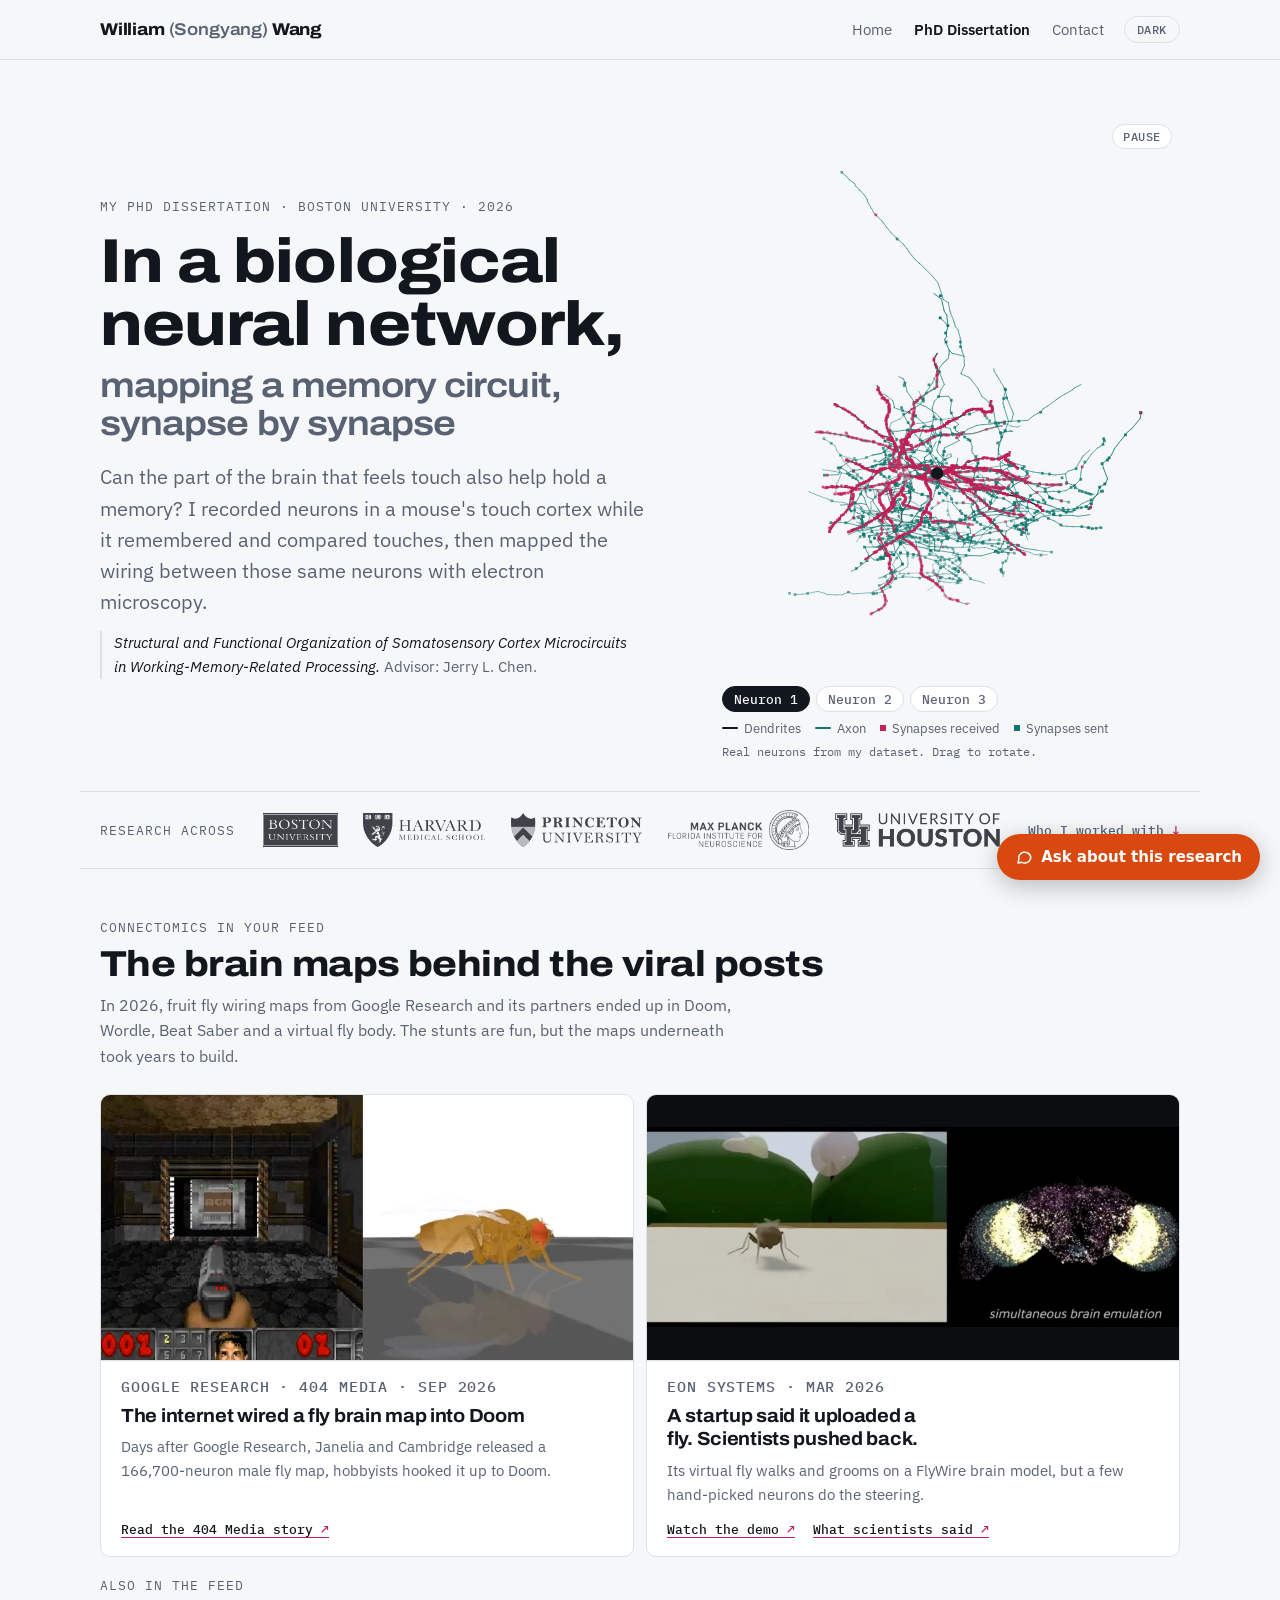
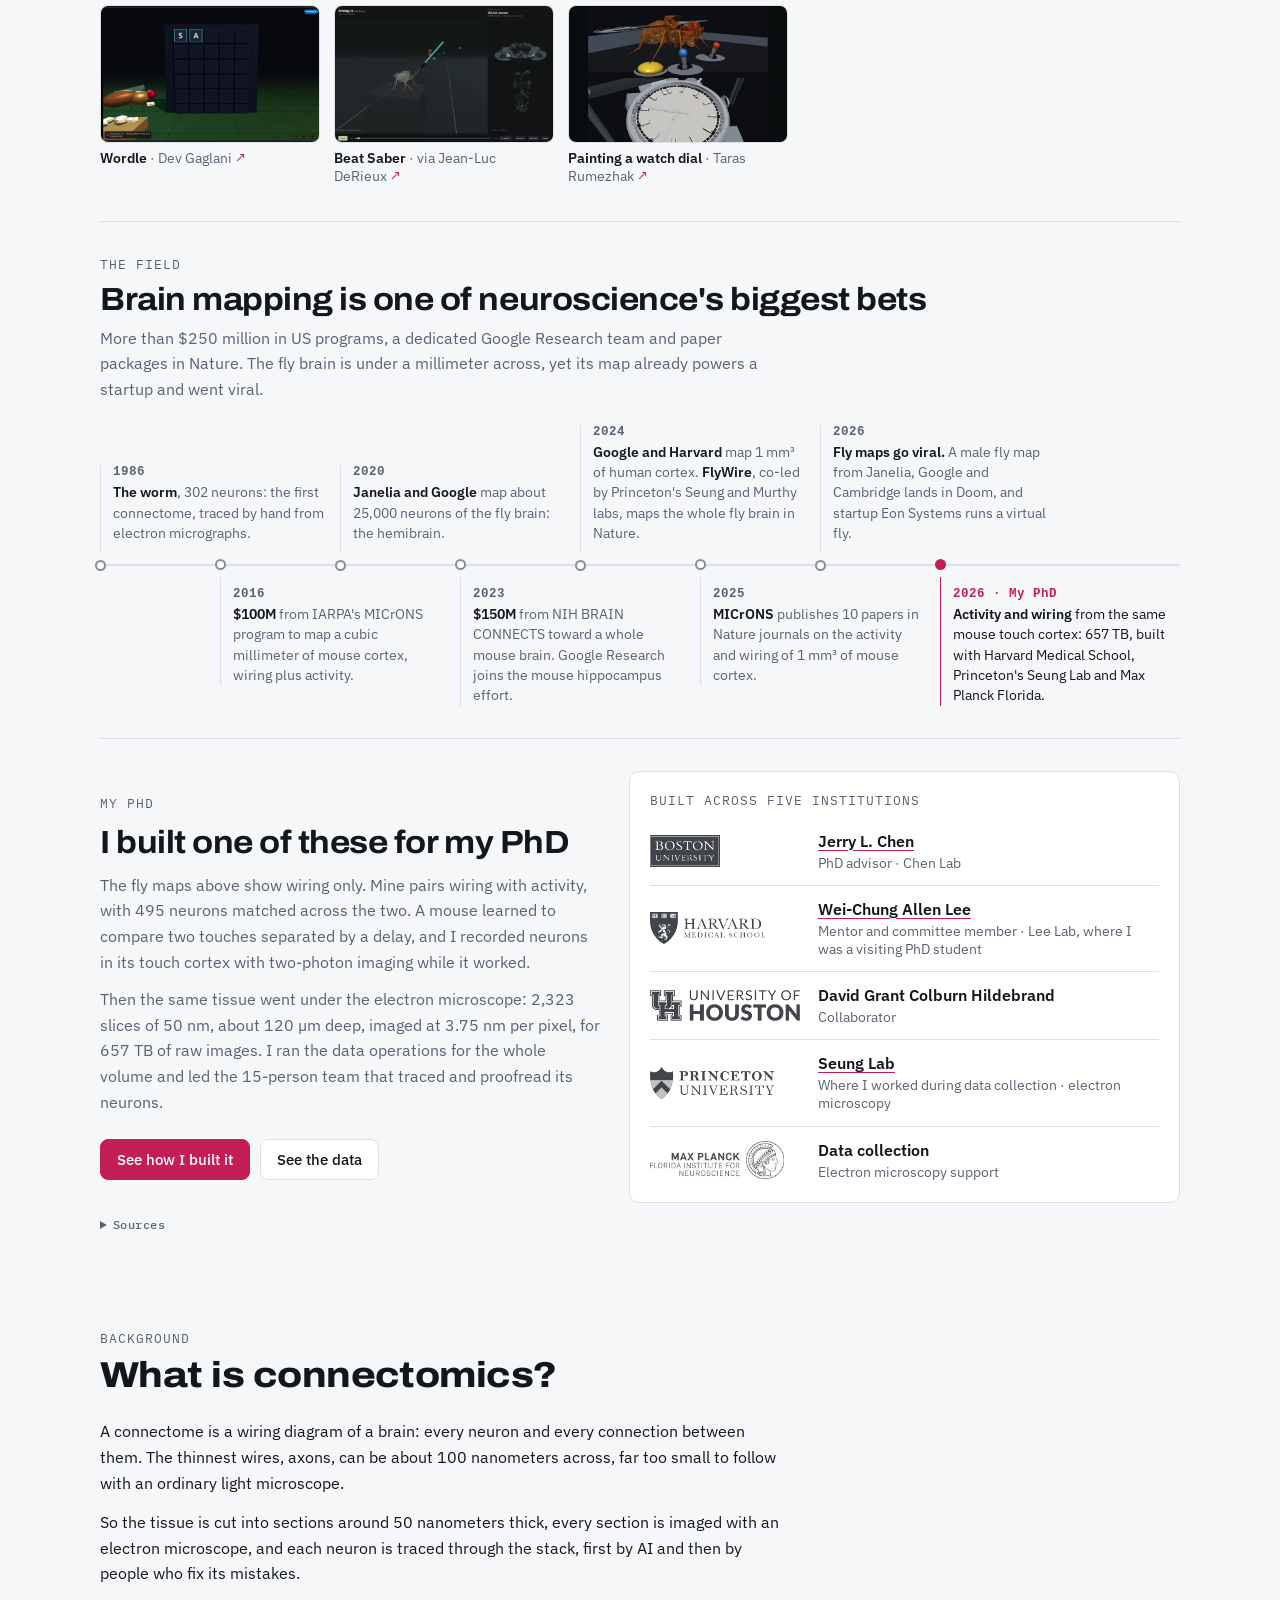
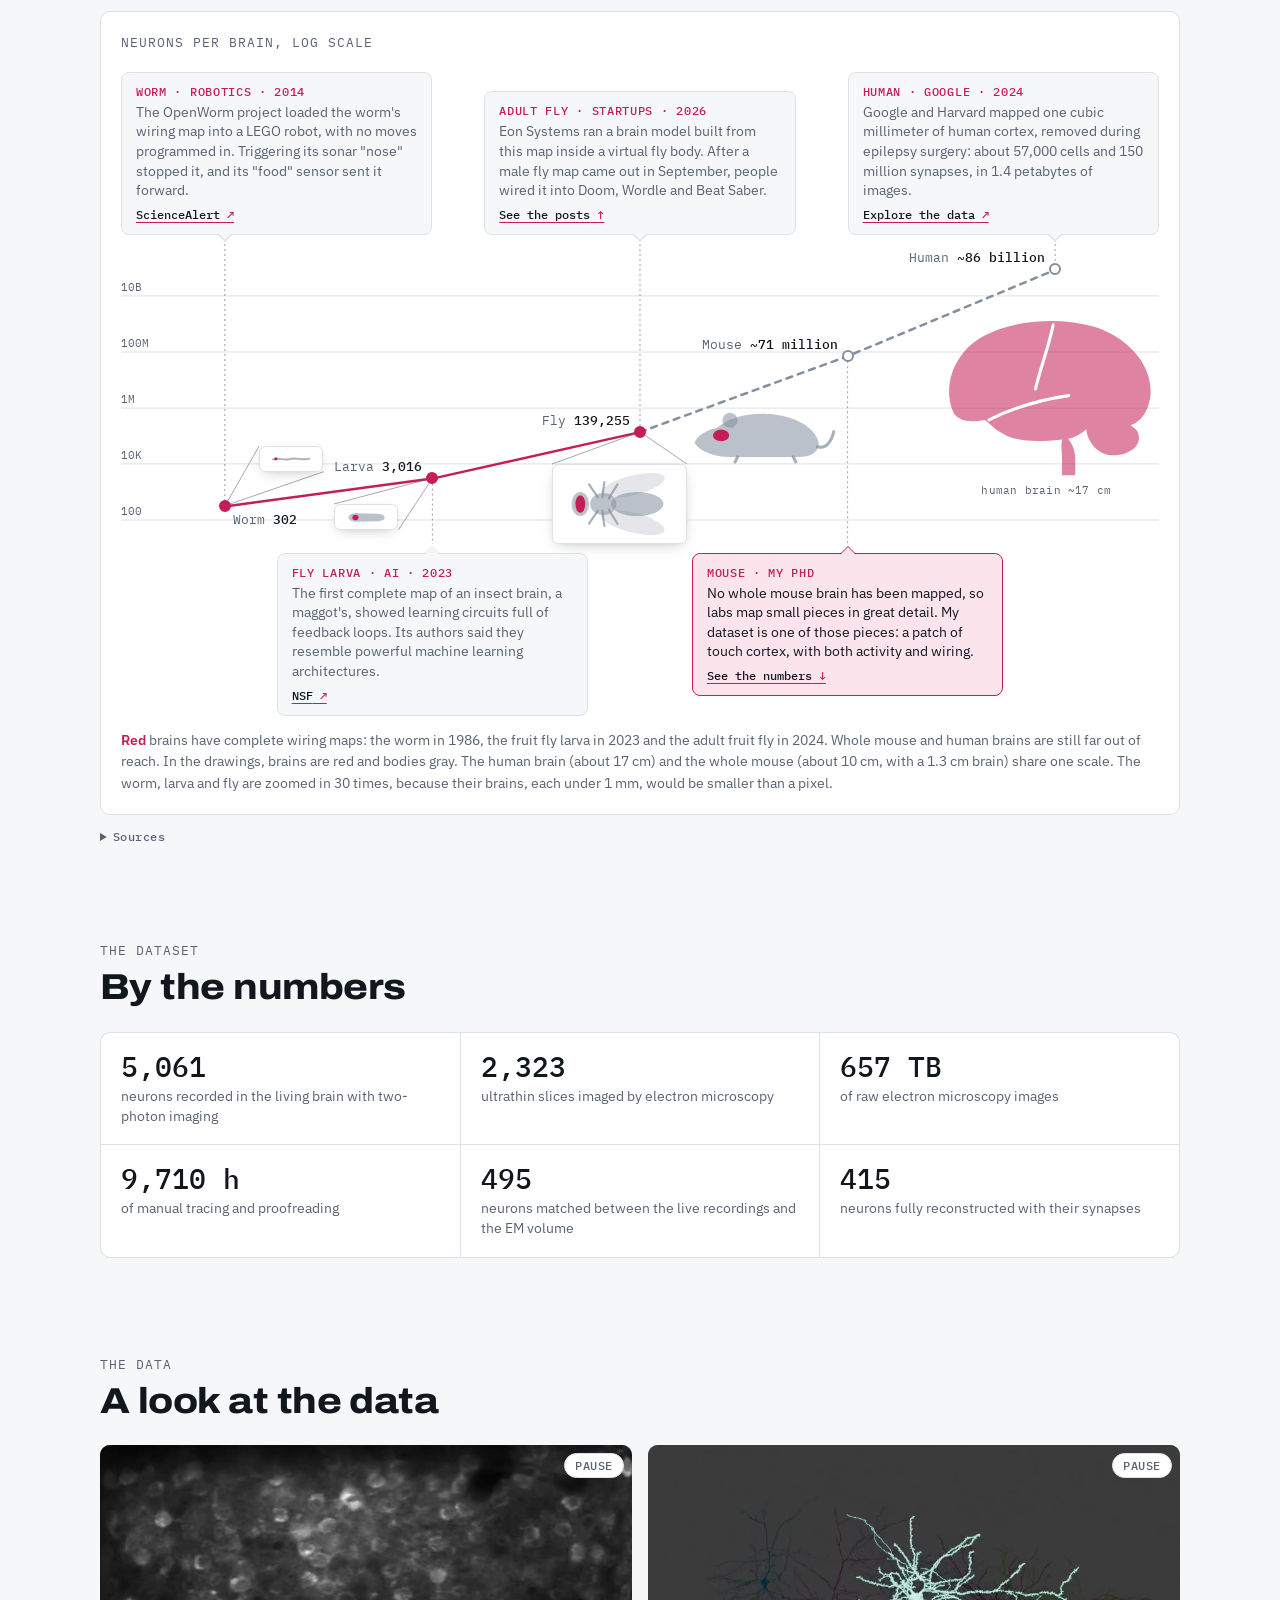
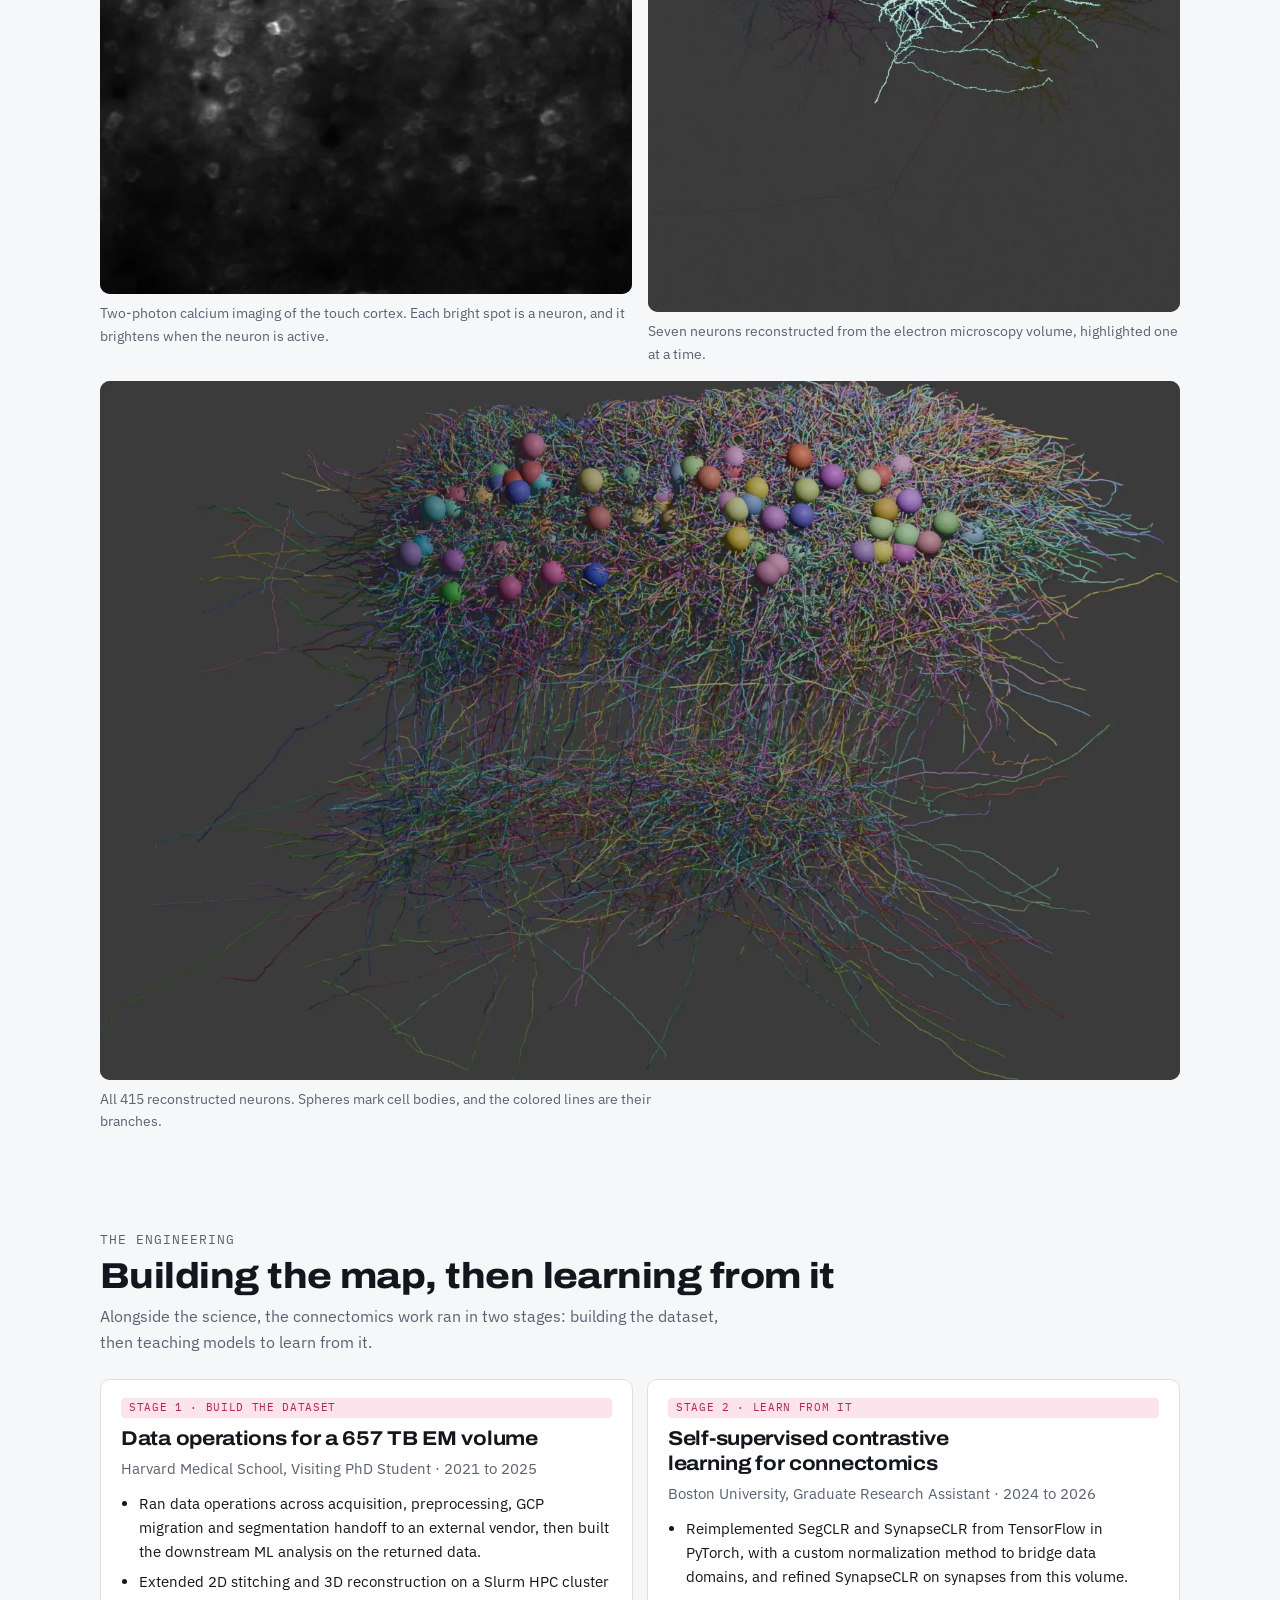
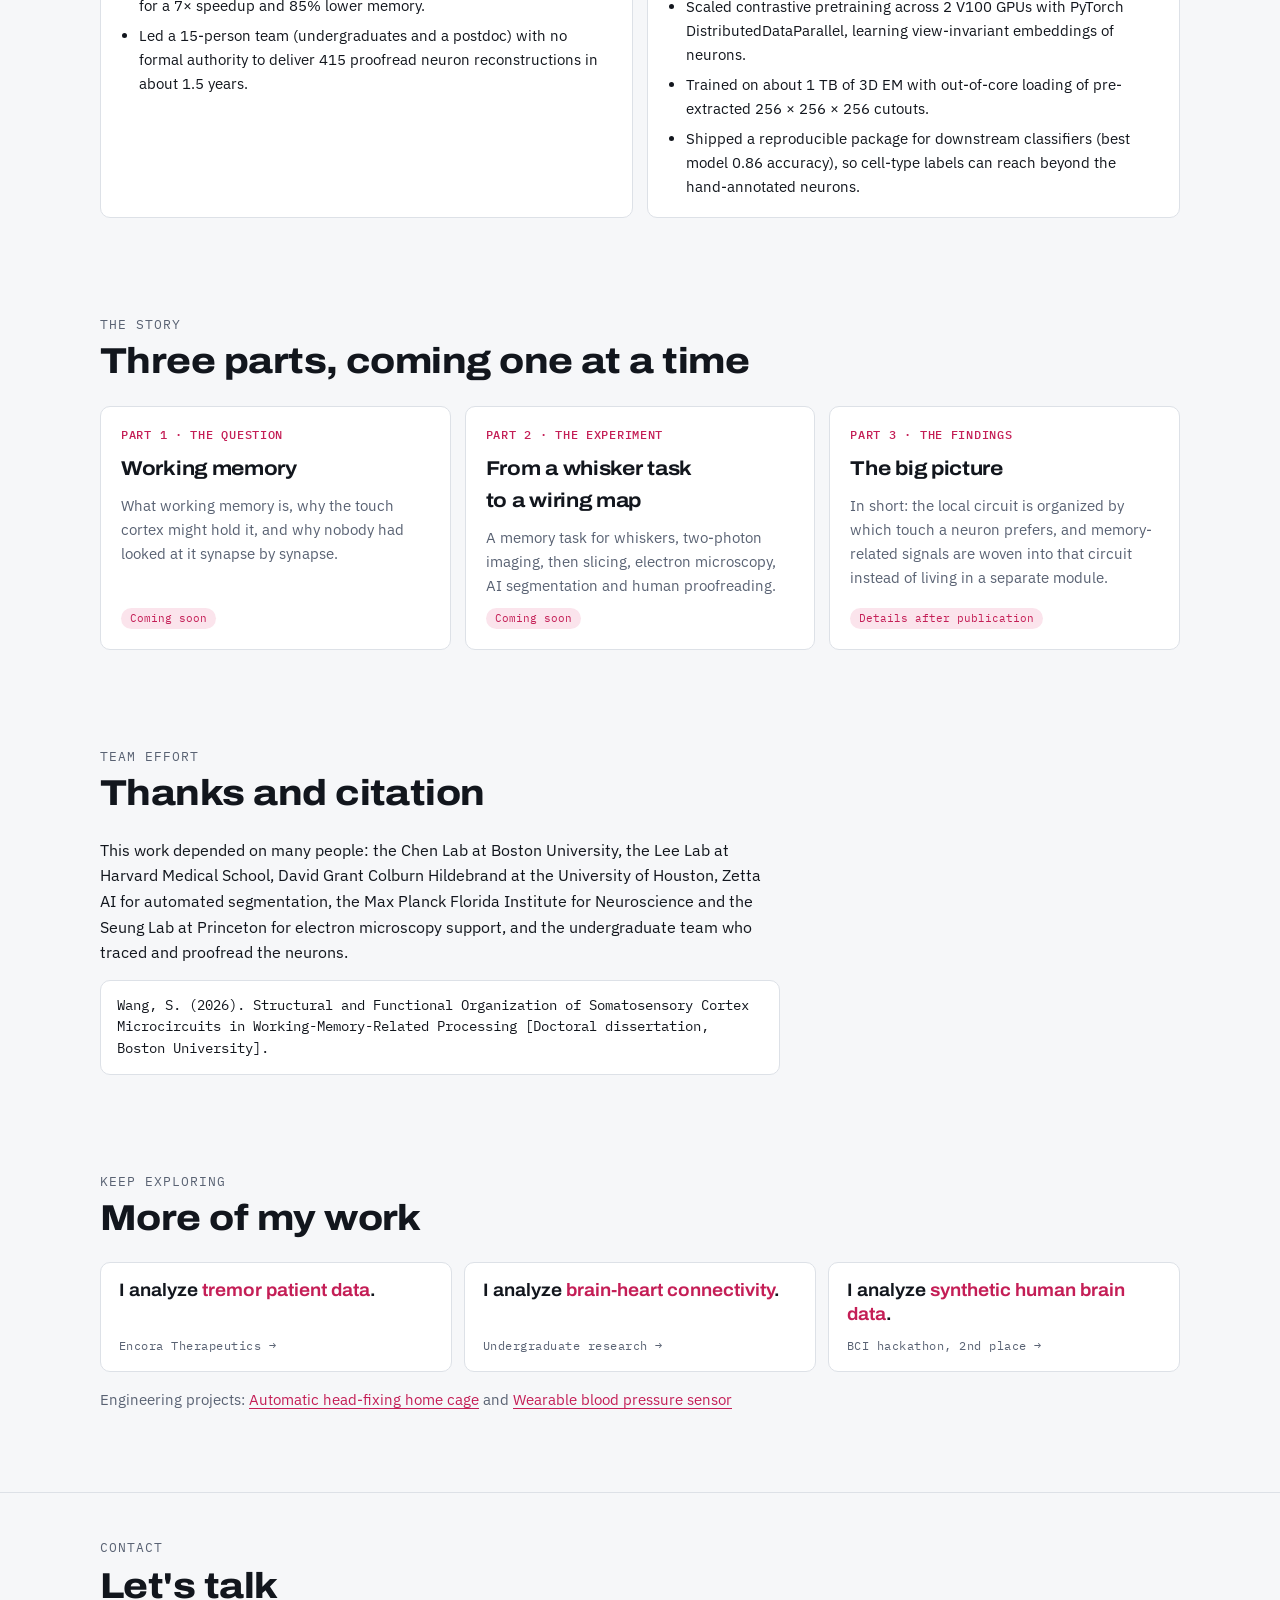
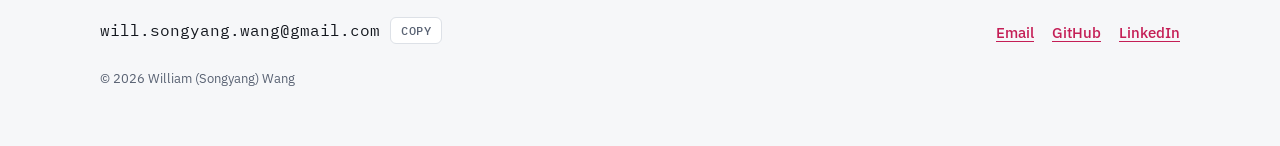
==== commit 4d2e18ee: "Simpler nav, four featured cards and a four-part timeline Trim the header to Home, PhD Dissertation " ====
--- a/dissertation/index.html
+++ b/dissertation/index.html
@@ -20,7 +20,7 @@
   <link rel="preconnect" href="https://fonts.googleapis.com">
   <link rel="preconnect" href="https://fonts.gstatic.com" crossorigin>
   <link rel="stylesheet" href="https://fonts.googleapis.com/css2?family=Archivo:wdth,wght@100..125,500..800&family=IBM+Plex+Mono:wght@400;500&family=IBM+Plex+Sans:ital,wght@0,400;0,500;0,600;1,400&display=swap">
-  <link rel="stylesheet" href="../assets/css/site.css?v=20261018-5">
+  <link rel="stylesheet" href="../assets/css/site.css?v=20261022-2">
   <script>try { var t = localStorage.getItem("theme"); if (t) document.documentElement.setAttribute("data-theme", t); } catch (e) {}</script>
 </head>
 <body>
@@ -30,10 +30,9 @@
     <div class="inner">
       <a class="logo" href="../">William <span class="alt">(Songyang)</span> Wang</a>
       <nav class="nav" aria-label="Main">
-        <a href="../#timeline-section" class="optional">Projects</a>
+        <a href="../">Home</a>
         <a href="./" aria-current="page"><span class="long">PhD </span>Dissertation</a>
-        <a href="../#skills" class="optional">Skills</a>
-        <a href="#contact" class="optional-xs">Contact</a>
+        <a href="#contact">Contact</a>
         <button type="button" class="theme-btn" id="theme-toggle">Dark</button>
       </nav>
     </div>
@@ -431,7 +430,7 @@
     </div>
   </footer>
 
-  <script src="../assets/js/site.js?v=20261018-5"></script>
+  <script src="../assets/js/site.js?v=20261022-2"></script>
   <script src="../assets/data/neurons.js?v=20261018-5"></script>
   <script src="../assets/js/neuron.js?v=20261018-5"></script>
   <script src="/assets/js/dissertation-chat.js?v=20261018-5"
--- a/assets/css/site.css
+++ b/assets/css/site.css
@@ -1,5 +1,5 @@
 /* Layout: left-aligned hero (portrait and four "I analyze" links on the home page, a live neuron on the
-   dissertation page), a single-column project timeline on a year rail, project pages, skills and contact. One accent: the red of the RCaMP calcium indicator used in the dissertation. Light by default.
+   dissertation page), four featured project cards, a four-part timeline on a year rail, project pages, skills and contact. One accent: the red of the RCaMP calcium indicator used in the dissertation. Light by default.
    GitHub Pages caches this file for 10 minutes: when it changes, bump the ?v= on every page's link to it. */
 :root {
   --bg: #f6f7f9;
@@ -96,17 +96,27 @@
 }
 .theme-btn:hover { color: var(--ink); border-color: var(--muted); }
 @media (max-width: 760px) {
-  .nav a.optional, .logo .alt { display: none; }
+  .logo .alt { display: none; }
 }
 @media (max-width: 480px) {
-  .site-head .inner { gap: 8px; }
+  .site-head .inner { gap: 6px; }
   .logo { font-size: 15px; }
   .nav a { padding: 6px 6px; }
   .nav .long { display: none; }
   .theme-btn { margin-left: 4px; padding: 5px 8px; }
 }
 @media (max-width: 400px) {
-  .nav a.optional-xs { display: none; }
+  .site-head .inner { gap: 4px; }
+  .logo { font-size: 14px; }
+  .nav a { padding: 6px 3px; font-size: 13.5px; }
+  .theme-btn { margin-left: 2px; padding: 4px 7px; font-size: 11px; }
+}
+@media (max-width: 370px) {
+  .logo { font-size: 13px; }
+  .nav a { font-size: 12.5px; }
+}
+@media (max-width: 340px) {
+  .site-head .inner { flex-wrap: wrap; row-gap: 0; }
 }
 
 /* hero */
@@ -185,53 +195,46 @@
 .section-head p:not(.eyebrow) { color: var(--muted); max-width: 64ch; }
 .soon { font-family: var(--f-mono); font-size: 11px; padding: 2px 9px; border-radius: 999px; background: var(--accent-soft); color: var(--accent); white-space: nowrap; }
 
-/* project timeline: year column, rail, cards */
+/* featured: four project cards, each opening its page; the title link covers the whole card */
+.features { list-style: none; margin: 0; padding: 0; display: grid; grid-template-columns: repeat(2, minmax(0, 1fr)); gap: 16px; }
+.fcard {
+  position: relative; height: 100%; display: flex; flex-direction: column; gap: 10px;
+  background: var(--surface); border: 1px solid var(--line); border-radius: 14px; padding: 24px;
+}
+.fcard:hover { border-color: var(--accent); }
+.fcard:focus-within { outline: 2px solid var(--accent); outline-offset: 3px; }
+.fcard h3 { font-size: 21px; font-weight: 760; line-height: 1.2; }
+.fcard h3 a { color: inherit; text-decoration: none; }
+.fcard h3 a:focus-visible { outline: none; }
+.fcard h3 a::after { content: ""; position: absolute; inset: 0; border-radius: inherit; }
+.fcard p:not(.eyebrow) { color: var(--muted); font-size: 15.5px; }
+.fcard .tags { margin-top: auto; padding-top: 6px; }
+.fcard-go { font: 600 14px var(--f-body); color: var(--accent); }
+.fcard-go::after { content: "\00a0→"; }
+.fcard:hover .fcard-go { text-decoration: underline; }
+@media (max-width: 760px) {
+  .features { grid-template-columns: minmax(0, 1fr); }
+  .fcard { padding: 20px; }
+}
+
+/* timeline: year column, rail, one card per chapter (a job, a hackathon, a degree) linking to its project pages */
 .tl { list-style: none; margin: 8px 0 0; padding: 0; position: relative; }
 .tl::before { content: ""; position: absolute; left: 154px; top: 18px; bottom: 18px; width: 2px; margin-left: -1px; background: var(--line); }
 .tl-item { display: grid; grid-template-columns: 132px 28px minmax(0, 1fr); column-gap: 8px; }
 .tl-when { font-family: var(--f-mono); font-size: 13px; color: var(--muted); text-align: right; padding-top: 18px; white-space: nowrap; font-variant-numeric: tabular-nums; }
 .tl-rail { position: relative; }
-.tl-node { position: absolute; z-index: 1; left: 50%; top: 22px; width: 12px; height: 12px; margin-left: -6px; border-radius: 50%; background: var(--bg); border: 2px solid var(--accent); }
-.tl-item[data-cat="research"] .tl-node, .tl-item[data-cat="industry"] .tl-node { background: var(--accent); }
+.tl-node { position: absolute; z-index: 1; left: 50%; top: 22px; width: 12px; height: 12px; margin-left: -6px; border-radius: 50%; background: var(--accent); border: 2px solid var(--accent); }
 .tl-card { background: var(--surface); border: 1px solid var(--line); border-radius: var(--radius); padding: 16px 18px; margin-bottom: 14px; display: flex; flex-direction: column; gap: 6px; min-width: 0; }
-.tl-top { display: flex; flex-wrap: wrap; align-items: baseline; gap: 4px 10px; }
 .tl-cat { font-family: var(--f-mono); font-size: 11px; letter-spacing: 0.08em; text-transform: uppercase; color: var(--accent); }
 .tl-title { font-size: 18.5px; font-weight: 700; font-stretch: 105%; line-height: 1.3; }
-.tl-title a, .tl-group-body h3 a { color: inherit; text-decoration: none; }
-.tl-title a:hover, .tl-group-body h3 a:hover { color: var(--accent); text-decoration: underline; }
 .tl-org { color: var(--muted); font-size: 14.5px; }
 .tl-sum { max-width: 68ch; }
+.tl-projects { list-style: none; margin: 6px 0 0; padding: 10px 0 0; border-top: 1px solid var(--line); display: flex; flex-direction: column; gap: 6px; }
+.tl-projects a { font: 600 15px var(--f-body); color: var(--accent); text-decoration: none; }
+.tl-projects a::after { content: "\00a0→"; }
+.tl-projects a:hover { text-decoration: underline; }
 .tags { display: flex; flex-wrap: wrap; gap: 6px; margin: 4px 0 0; padding: 0; list-style: none; }
 .tags li { font-family: var(--f-mono); font-size: 11.5px; padding: 2px 8px; border-radius: 4px; background: var(--surface-2); color: var(--muted); }
-.tl-actions { display: flex; flex-wrap: wrap; align-items: center; gap: 6px 18px; margin-top: 2px; }
-.tl-more { font: 600 13.5px var(--f-body); color: var(--muted); background: none; border: 0; padding: 4px 0; cursor: pointer; }
-.tl-more:hover { color: var(--ink); }
-.tl-more::after { content: " +"; }
-.tl-more[aria-expanded="true"]::after { content: " −"; }
-.tl-page { font: 600 13.5px var(--f-body); color: var(--accent); text-decoration: none; }
-.tl-page::after { content: " →"; }
-.tl-page:hover { text-decoration: underline; }
-.tl-details { border-top: 1px solid var(--line); margin-top: 4px; padding-top: 12px; }
-.tl-details ul { margin: 0; padding-left: 18px; display: flex; flex-direction: column; gap: 6px; font-size: 15px; max-width: 72ch; }
-.tl-draft { font-family: var(--f-mono); font-size: 12px; color: var(--muted); }
-
-/* a project told in stages: heading row, accent rail through its stages, tinted stage cards */
-.tl-group-head .tl-when { color: var(--accent); }
-.tl-item .tl-node.is-group { width: 16px; height: 16px; margin-left: -8px; top: 20px; background: var(--bg); border: 3px solid var(--accent); }
-.tl-group-head .tl-rail::before, .tl-item.in-group .tl-rail::before {
-  content: ""; position: absolute; left: 50%; top: 0; bottom: 0; width: 3px; margin-left: -1.5px; background: var(--accent);
-}
-.tl-group-head .tl-rail::before { top: 28px; }
-.tl-item.group-last .tl-rail::before { bottom: calc(100% - 28px); }
-.tl-group-body { display: flex; flex-direction: column; gap: 6px; padding-block: 14px 18px; min-width: 0; }
-.tl-group-body h3 { font-size: 23px; font-weight: 780; line-height: 1.2; }
-.tl-group-body p { color: var(--muted); max-width: 64ch; }
-.tl-group-body .tl-page { align-self: flex-start; }
-.tl-item.in-group .tl-card {
-  border-color: var(--accent);
-  border-color: color-mix(in srgb, var(--accent) 38%, var(--line));
-  background: color-mix(in srgb, var(--accent) 3%, var(--surface));
-}
 .tl-stage { font-family: var(--f-mono); font-size: 11px; letter-spacing: 0.06em; text-transform: uppercase; color: var(--accent); background: var(--accent-soft); padding: 1px 8px; border-radius: 4px; }
 
 @media (max-width: 640px) {
@@ -239,27 +242,8 @@
   .tl .tl-item { grid-template-columns: 20px minmax(0, 1fr); column-gap: 12px; }
   .tl-when { grid-column: 2; grid-row: 1; text-align: left; padding-top: 0; }
   .tl-rail { grid-column: 1; grid-row: 1 / span 2; }
-  .tl-card, .tl-body { grid-column: 2; grid-row: 2; margin-top: 6px; }
+  .tl-card { grid-column: 2; grid-row: 2; margin-top: 6px; }
   .tl-node { top: 5px; }
-  .tl-item .tl-node.is-group { top: 3px; }
-  .tl-group-head .tl-rail::before { top: 11px; }
-  .tl-item.group-last .tl-rail::before { bottom: calc(100% - 11px); }
-  .tl-group-body { padding-top: 0; }
-}
-
-/* featured card */
-.feature {
-  display: grid; grid-template-columns: minmax(0, 1.25fr) minmax(0, 0.75fr); gap: 32px;
-  background: var(--surface); border: 1px solid var(--line); border-radius: 14px; padding: 32px;
-}
-.feature-text { display: flex; flex-direction: column; gap: 14px; min-width: 0; }
-.feature-text p:not(.eyebrow) { color: var(--muted); max-width: 58ch; }
-.feature-stats { display: flex; flex-direction: column; justify-content: center; gap: 16px; border-left: 1px solid var(--line); padding-left: 28px; }
-.feature-stats p { color: var(--muted); font-size: 14px; line-height: 1.35; }
-.feature-stats b { display: block; font-family: var(--f-mono); font-size: 30px; font-weight: 500; color: var(--ink); font-variant-numeric: tabular-nums; }
-@media (max-width: 760px) {
-  .feature { grid-template-columns: minmax(0, 1fr); padding: 22px; gap: 20px; }
-  .feature-stats { border-left: 0; padding-left: 0; border-top: 1px solid var(--line); padding-top: 18px; flex-direction: row; flex-wrap: wrap; gap: 16px 28px; }
 }
 
 /* skills */
